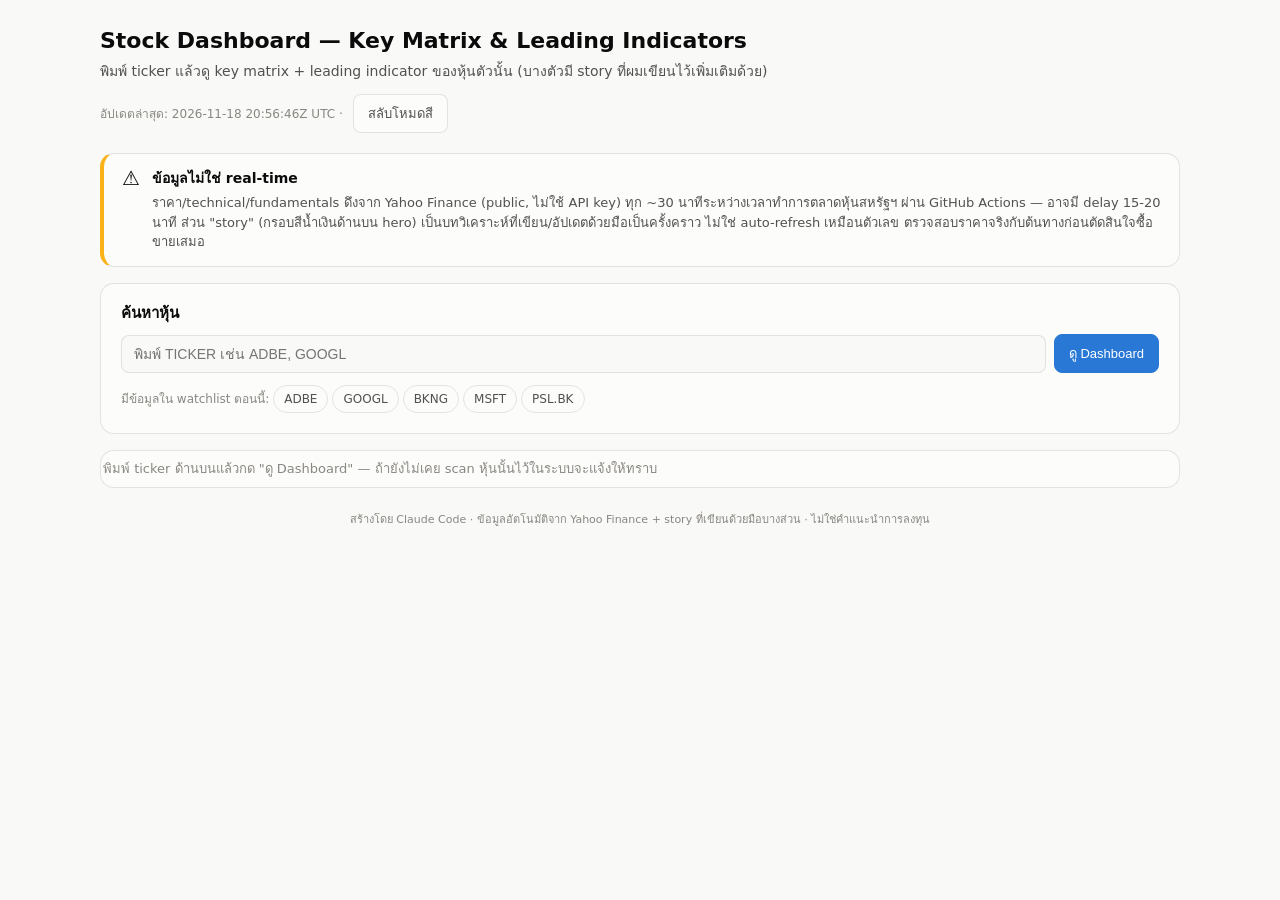
==== dashboard/index.html @ b202e861 "Refresh stock dashboard scan [skip ci]" ====
<!doctype html>
<html lang="th">
<head>
<meta charset="utf-8">
<meta name="robots" content="noindex, nofollow">
<title>Stock Dashboard — Key Matrix &amp; Leading Indicators</title>
<meta name="viewport" content="width=device-width, initial-scale=1">
<style>
  /* ===== ดึงจาก scripts/dr_scan/page_template.html เพื่อให้หน้าตาตรงกับระบบเดิม ===== */
  :root{
    --surface-1:#fcfcfb; --page:#f9f9f7;
    --text-primary:#0b0b0b; --text-secondary:#52514e; --text-muted:#898781;
    --grid:#e1e0d9; --axis:#c3c2b7; --border:rgba(11,11,11,0.10);
    --series-1:#2a78d6; --series-2:#c9972c; --series-3:#a09d94;
    --good:#0ca30c; --warning:#fab219; --serious:#ec835a; --critical:#d03b3b;
    --card-radius:14px;
  }
  @media (prefers-color-scheme: dark){
    :root{
      --surface-1:#1a1a19; --page:#0d0d0d;
      --text-primary:#ffffff; --text-secondary:#c3c2b7; --text-muted:#898781;
      --grid:#2c2c2a; --axis:#383835; --border:rgba(255,255,255,0.10);
      --series-1:#3987e5; --series-2:#d9ab45; --series-3:#6f6d66;
    }
  }
  :root[data-theme="dark"]{
    --surface-1:#1a1a19; --page:#0d0d0d;
    --text-primary:#ffffff; --text-secondary:#c3c2b7; --text-muted:#898781;
    --grid:#2c2c2a; --axis:#383835; --border:rgba(255,255,255,0.10);
    --series-1:#3987e5; --series-2:#d9ab45; --series-3:#6f6d66;
  }
  :root[data-theme="light"]{
    --surface-1:#fcfcfb; --page:#f9f9f7;
    --text-primary:#0b0b0b; --text-secondary:#52514e; --text-muted:#898781;
    --grid:#e1e0d9; --axis:#c3c2b7; --border:rgba(11,11,11,0.10);
    --series-1:#2a78d6; --series-2:#c9972c; --series-3:#a09d94;
  }
  *{box-sizing:border-box;}
  body{margin:0;background:var(--page);color:var(--text-primary);font-family:system-ui,-apple-system,"Segoe UI",sans-serif;padding:24px;line-height:1.5;overflow-x:hidden;}
  .wrap{max-width:1080px;margin:0 auto;}
  header.page{margin-bottom:20px;}
  h1{font-size:22px;margin:0 0 4px;}
  .subtitle{color:var(--text-secondary);font-size:14px;margin:0 0 2px;}
  .meta{color:var(--text-muted);font-size:12px;}
  .card{background:var(--surface-1);border:1px solid var(--border);border-radius:var(--card-radius);padding:18px 20px;margin-bottom:16px;}
  .alert{background:var(--surface-1);border:1px solid var(--border);border-left:4px solid var(--warning);border-radius:var(--card-radius);padding:14px 18px;margin-bottom:16px;display:flex;gap:12px;align-items:flex-start;}
  .alert .icon{font-size:20px;line-height:1;}
  .alert .title{font-weight:600;font-size:14px;margin-bottom:4px;}
  .alert .body{font-size:13px;color:var(--text-secondary);}
  .btn{background:var(--surface-1);border:1px solid var(--border);color:var(--text-secondary);font-size:13px;padding:8px 14px;border-radius:8px;cursor:pointer;display:inline-block;text-decoration:none;}
  .btn:hover{color:var(--text-primary);}
  .btn.primary{background:var(--series-1);color:#fff;border-color:var(--series-1);}
  input[type=text]{background:var(--page);border:1px solid var(--border);border-radius:8px;color:var(--text-primary);padding:10px 12px;font-size:14px;}
  .search-row{display:flex;gap:8px;flex-wrap:wrap;align-items:center;}
  .search-row input[type=text]{flex:1;min-width:220px;text-transform:uppercase;}
  .section-title{font-size:15px;font-weight:600;margin:0 0 10px;}
  .stop-box{border:1px solid var(--border);border-left:4px solid var(--warning);border-radius:var(--card-radius);padding:14px 18px;background:var(--surface-1);}
  .stop-box .title{font-weight:600;font-size:13px;margin-bottom:6px;}
  .stop-box ul{margin:6px 0 0;padding-left:18px;font-size:12px;color:var(--text-secondary);}
  .badge{display:inline-block;font-size:11px;padding:2px 8px;border-radius:20px;font-weight:600;}
  .badge.good{background:rgba(12,163,12,0.15);color:var(--good);}
  .badge.warn{background:rgba(250,178,25,0.15);color:#a06d00;}
  @media (prefers-color-scheme: dark){ .badge.warn{color:var(--warning);} }
  .badge.serious{background:rgba(236,131,90,0.15);color:var(--serious);}
  .badge.critical{background:rgba(211,66,66,0.15);color:var(--critical);}
  .badge.open{background:rgba(42,120,214,0.15);color:var(--series-1);}
  .chip{display:inline-block;font-size:12px;padding:4px 10px;border-radius:20px;border:1px solid var(--border);color:var(--text-secondary);cursor:pointer;margin:2px 4px 2px 0;}
  .chip:hover{color:var(--text-primary);border-color:var(--series-1);}
  footer{font-size:11px;color:var(--text-muted);margin-top:24px;text-align:center;}

  .price-row{display:flex;align-items:baseline;gap:14px;flex-wrap:wrap;margin:10px 0 4px;}
  .price{font-size:36px;font-weight:700;font-variant-numeric:tabular-nums;}
  .delta{font-size:15px;font-weight:600;}
  .delta.up{color:var(--good);}
  .delta.down{color:var(--critical);}
  .subrange{color:var(--text-muted);font-size:12.5px;}

  .narrative{font-size:13.5px;color:var(--text-secondary);line-height:1.6;}
  .no-narrative{font-size:12.5px;color:var(--text-muted);font-style:italic;}

  .hero{border:1.5px solid var(--series-1);}
  .hero-top{display:flex;flex-wrap:wrap;align-items:center;justify-content:space-between;gap:8px;margin-bottom:10px;}
  .hero-title{font-size:15px;font-weight:700;}
  .hero-question{font-size:13.5px;color:var(--text-secondary);line-height:1.55;margin-bottom:14px;}
  .hero-grid{display:grid;grid-template-columns:repeat(auto-fit,minmax(200px,1fr));gap:12px;}
  .hero-item-label{font-size:11px;color:var(--text-muted);font-weight:600;text-transform:uppercase;letter-spacing:.03em;margin-bottom:3px;}
  .hero-item-value{font-size:15px;font-weight:700;line-height:1.3;}
  .hero-item-note{font-size:12px;color:var(--text-secondary);margin-top:2px;line-height:1.4;}

  .grid{display:grid;grid-template-columns:repeat(auto-fit,minmax(220px,1fr));gap:12px;}
  .tile{background:var(--page);border:1px solid var(--border);border-radius:10px;padding:12px 14px;}
  .tile-top{display:flex;justify-content:space-between;align-items:flex-start;gap:8px;margin-bottom:6px;}
  .tile-label{font-size:12px;color:var(--text-secondary);font-weight:600;line-height:1.3;}
  .tile-value{font-size:19px;font-weight:700;margin:2px 0 4px;font-variant-numeric:tabular-nums;}
  .tile-note{font-size:11.5px;color:var(--text-muted);line-height:1.4;}
  .cat-desc{font-size:12.5px;color:var(--text-secondary);margin:-4px 0 12px;}

  #results{display:none;}
  #results.show{display:block;}
  #empty-state{color:var(--text-muted);font-size:13px;padding:8px 2px;}

  @media (max-width:640px){
    body{padding:10px;}
    .card{padding:12px 14px;}
    h1{font-size:18px;}
    .price{font-size:28px;}
  }
</style>
</head>
<body>
<div class="wrap">

  <header class="page">
    <h1>Stock Dashboard — Key Matrix &amp; Leading Indicators</h1>
    <p class="subtitle">พิมพ์ ticker แล้วดู key matrix + leading indicator ของหุ้นตัวนั้น (บางตัวมี story ที่ผมเขียนไว้เพิ่มเติมด้วย)</p>
    <p class="meta">อัปเดตล่าสุด: <span id="scan-time"></span> · <button class="btn" id="toggle-theme" style="margin-left:6px;">สลับโหมดสี</button></p>
  </header>

  <div class="alert">
    <div class="icon">⚠️</div>
    <div>
      <div class="title">ข้อมูลไม่ใช่ real-time</div>
      <div class="body">ราคา/technical/fundamentals ดึงจาก Yahoo Finance (public, ไม่ใช้ API key) ทุก ~30 นาทีระหว่างเวลาทำการตลาดหุ้นสหรัฐฯ ผ่าน GitHub Actions — อาจมี delay 15-20 นาที ส่วน "story" (กรอบสีน้ำเงินด้านบน hero) เป็นบทวิเคราะห์ที่เขียน/อัปเดตด้วยมือเป็นครั้งคราว ไม่ใช่ auto-refresh เหมือนตัวเลข ตรวจสอบราคาจริงกับต้นทางก่อนตัดสินใจซื้อขายเสมอ</div>
    </div>
  </div>

  <div class="card">
    <p class="section-title">ค้นหาหุ้น</p>
    <div class="search-row">
      <input type="text" id="ticker-input" placeholder="พิมพ์ ticker เช่น ADBE, GOOGL" list="ticker-suggestions">
      <datalist id="ticker-suggestions"></datalist>
      <button class="btn primary" id="go-btn">ดู Dashboard</button>
    </div>
    <p style="margin:10px 0 0;font-size:12px;color:var(--text-muted);">มีข้อมูลใน watchlist ตอนนี้: <span id="chip-list"></span></p>
  </div>

  <div id="empty-state" class="card">พิมพ์ ticker ด้านบนแล้วกด "ดู Dashboard" — ถ้ายังไม่เคย scan หุ้นนั้นไว้ในระบบจะแจ้งให้ทราบ</div>

  <div id="results"></div>

  <footer>สร้างโดย Claude Code · ข้อมูลอัตโนมัติจาก Yahoo Finance + story ที่เขียนด้วยมือบางส่วน · ไม่ใช่คำแนะนำการลงทุน</footer>
</div>

<script>
(function(){
  "use strict";
  var DATA = {"ADBE": {"company": "Adobe Inc.", "exchange": "US", "price": "$226.82", "delta": "-3.71%", "deltaDir": "down", "range": "52-wk range $190.12 – $362.71", "sections": [{"title": "Growth &amp; Retention", "desc": "ตัวเลขที่บอกล่วงหน้าว่ารายได้อนาคตจะโตหรือชะลอ", "tiles": [{"label": "Ending ARR (Q2 FY26)", "value": "$27.1B", "note": "+12.5% YoY", "badge": "good"}, {"label": "Enterprise >$10M ARR", "value": ">20% YoY", "note": "โมเมนตัม enterprise แข็งแรง", "badge": "good"}, {"label": "2H FY26 organic ARR", "value": "ปรับลด ~$480M", "note": "เลื่อนขึ้นราคา + freemium shift", "badge": "warn"}]}, {"title": "AI Narrative", "desc": "ตัวขับเคลื่อนราคาหุ้นหลักปีนี้", "tiles": [{"label": "AI-first ARR", "value": ">$500M", "note": "โต 3 เท่า YoY", "badge": "good"}, {"label": "การแข่งขัน AI-native", "value": "แรงกดดันสูง", "note": "Canva/Figma/Midjourney/OpenAI", "badge": "critical"}]}, {"title": "Fundamentals (auto)", "desc": "คำนวณอัตโนมัติจาก Yahoo Finance ทุกรอบ scan", "tiles": [{"label": "Revenue Growth (YoY)", "value": "+12.9%", "note": "จาก Yahoo Finance quoteSummary", "badge": "good"}, {"label": "Gross Margin", "value": "89.3%", "note": "", "badge": "good"}, {"label": "Return on Equity", "value": "61.9%", "note": "", "badge": "good"}, {"label": "FCF Yield", "value": "10.1%", "note": "FCF / Enterprise Value", "badge": "good"}]}, {"title": "Valuation (auto)", "desc": "เกณฑ์ badge เป็น heuristic คร่าวๆ ไม่ใช่คำตัดสินว่าแพง/ถูก", "tiles": [{"label": "Trailing P/E", "value": "12.7x", "note": "", "badge": "good"}, {"label": "Forward P/E", "value": "8.3x", "note": "ประมาณการกำไรปีหน้า", "badge": "good"}, {"label": "PEG Ratio", "value": "0.57", "note": "PE เทียบกับอัตราการเติบโต — <1 มักถูกกว่าที่โต", "badge": "good"}, {"label": "Price/Sales", "value": "3.4x", "note": "", "badge": "warn"}]}], "technical": [{"label": "50D vs 200D MA", "value": "Death cross", "note": "50D $244.98 < 200D $246.92", "badge": "critical"}, {"label": "RSI (14D)", "value": "35.8", "note": "Neutral", "badge": "good"}, {"label": "Position in 52-wk range", "value": "-37.5% จากจุดสูงสุด", "note": "+19.3% เหนือจุดต่ำสุด 52 สัปดาห์", "badge": "warn"}], "sentiment": [{"label": "Consensus rating", "value": "Hold", "note": "33 analysts", "badge": "warn"}, {"label": "Avg. price target", "value": "$266.91", "note": "ช่วง $140–$373 · +17.7% จากราคาปัจจุบัน", "badge": "good"}], "signal_summary": {"good": 12, "warn": 4, "serious": 0, "critical": 2}, "news": [{"title": "ETFs Are Net Sellers of Adobe (ADBE) on Monday", "publisher": "GuruFocus.com", "link": "https://finance.yahoo.com/markets/stocks/articles/etfs-net-sellers-adobe-adbe-110331015.html", "published_at": "2026-11-18"}, {"title": "Michael Burry Just Added to His Adobe Stake. I'd Buy Adobe Stock Now, Too.", "publisher": "Motley Fool", "link": "https://finance.yahoo.com/markets/stocks/articles/michael-burry-just-added-adobe-041202929.html", "published_at": "2026-11-18"}, {"title": "Adobe (ADBE) Turns Creative Cloud And Firefly Into AI Studios With New Partnerships", "publisher": "Simply Wall St.", "link": "https://finance.yahoo.com/technology/ai/articles/adobe-adbe-turns-creative-cloud-191007810.html", "published_at": "2026-11-17"}, {"title": "WSC Sports Leads BDO's 2026 Analysis of Sports Content Solution Vendors", "publisher": "GlobeNewswire", "link": "https://finance.yahoo.com/media-advertising/articles/wsc-sports-leads-bdos-2026-180200322.html", "published_at": "2026-11-17"}, {"title": "Michael Burry Makes Bold Bet on Beaten-Down AI Software Stock", "publisher": "GuruFocus.com", "link": "https://finance.yahoo.com/technology/ai/articles/michael-burry-makes-bold-bet-174737697.html", "published_at": "2026-11-17"}], "scanned_at": "2026-11-18T20:56:45Z", "stale": false, "narrative": "Adobe กำลังอยู่ในจุดเปลี่ยนกลยุทธ์ครั้งใหญ่: ยอมลดเป้า ARR ครึ่งปีหลังลงเพื่อทุ่มไปกับ freemium (แจกฟรี Acrobat/Express ให้ฐานผู้ใช้ใหญ่ขึ้นก่อน แล้วค่อยแปลงเป็นลูกค้าจ่ายเงินทีหลัง) ตลาดยังไม่มั่นใจว่าแผนนี้จะได้ผลทันเวลา ก่อนที่คู่แข่ง AI-native อย่าง Canva/Figma/Midjourney จะแย่งส่วนแบ่งตลาด Creative Cloud ไปมากกว่านี้ — หุ้นเลยร่วงแรงกว่าที่ปัจจัยพื้นฐานบ่งชี้", "hero": {"title": "🎯 ARR Acceleration Watch — Q3 FY26", "question": "หลัง Adobe ลด 2H FY26 ARR guidance เพื่อทุ่มกลยุทธ์ freemium จะเร่ง ARR กลับมาตามเป้าได้หรือไม่ — ยังไม่มีคำตอบจนกว่าจะถึง earnings call ถัดไป", "items": [{"label": "FY26 Total ARR Growth Guide", "value": "10.2% YoY", "note": "รวม Semrush แล้ว"}, {"label": "Freemium MAU", "value": ">850M / ~90M", "note": "Acrobat+Express / Creative freemium"}, {"label": "Q3 FY26 Guidance", "value": "Rev $6.67–6.72B", "note": "สูงกว่า consensus เดิม"}, {"label": "ตัวกระตุ้นข่าวถัดไป", "value": "Q3 FY26 earnings", "note": "~ก.ย. 2026"}]}, "narrative_as_of": "2026-07-26", "narrative_sources": "Adobe Q2 FY2026 earnings release/call (manual research, ไม่ auto-refresh)"}, "GOOGL": {"company": "Alphabet Inc.", "exchange": "US", "price": "$282.75", "delta": "+0.91%", "deltaDir": "up", "range": "52-wk range $272.11 – $408.61", "sections": [{"title": "Segment Growth", "desc": "ธุรกิจแบบ diversified — ต้องดูแยกส่วน", "tiles": [{"label": "Total Revenue", "value": "$119.8B", "note": "+24% YoY", "badge": "good"}, {"label": "Search & Other Ads", "value": "+17% YoY", "note": "ชะลอตัวครั้งแรกใน 6 ไตรมาส", "badge": "warn"}, {"label": "Google Cloud", "value": "+82% YoY", "note": "Op. income $2.83B → $8.81B YoY", "badge": "good"}, {"label": "Cloud Backlog", "value": "$514B", "note": "+>$50B QoQ", "badge": "good"}]}, {"title": "AI Capex &amp; Monetization", "desc": "เงินลงทุน AI จะคุ้มค่าหรือกัดกินกำไรระยะสั้น", "tiles": [{"label": "FY2026 Capex", "value": "$195–205B", "note": "สูงกว่าคาด (~$186B)", "badge": "serious"}, {"label": "AI Overviews/Mode adoption", "value": "กำลังเปลี่ยนผ่าน", "note": "ยังไม่ชัดว่ากระทบ monetization แค่ไหน", "badge": "warn"}]}, {"title": "Fundamentals (auto)", "desc": "คำนวณอัตโนมัติจาก Yahoo Finance ทุกรอบ scan", "tiles": [{"label": "Revenue Growth (YoY)", "value": "+24.7%", "note": "จาก Yahoo Finance quoteSummary", "badge": "good"}, {"label": "Gross Margin", "value": "60.9%", "note": "", "badge": "good"}, {"label": "Return on Equity", "value": "44.3%", "note": "", "badge": "good"}, {"label": "FCF Yield", "value": "-0.0%", "note": "FCF / Enterprise Value", "badge": "warn"}]}, {"title": "Valuation (auto)", "desc": "เกณฑ์ badge เป็น heuristic คร่าวๆ ไม่ใช่คำตัดสินว่าแพง/ถูก", "tiles": [{"label": "Trailing P/E", "value": "14.8x", "note": "", "badge": "good"}, {"label": "Forward P/E", "value": "18.6x", "note": "ประมาณการกำไรปีหน้า", "badge": "good"}, {"label": "PEG Ratio", "value": "0.99", "note": "PE เทียบกับอัตราการเติบโต — <1 มักถูกกว่าที่โต", "badge": "good"}, {"label": "Price/Sales", "value": "7.4x", "note": "", "badge": "warn"}]}], "technical": [{"label": "50D vs 200D MA", "value": "Death cross", "note": "50D $324.97 < 200D $337.61", "badge": "critical"}, {"label": "RSI (14D)", "value": "35.1", "note": "Neutral", "badge": "good"}, {"label": "Position in 52-wk range", "value": "-30.8% จากจุดสูงสุด", "note": "+3.9% เหนือจุดต่ำสุด 52 สัปดาห์", "badge": "good"}], "sentiment": [{"label": "Consensus rating", "value": "Strong Buy", "note": "53 analysts", "badge": "good"}, {"label": "Avg. price target", "value": "$400.37", "note": "ช่วง $300–$500 · +41.6% จากราคาปัจจุบัน", "badge": "good"}], "signal_summary": {"good": 13, "warn": 4, "serious": 1, "critical": 1}, "news": [], "scanned_at": "2026-11-18T20:56:45Z", "stale": false, "narrative": "Alphabet กำลังพนันครั้งใหญ่กับ AI: ทุ่มงบ capex ปีนี้สูงถึง $195-205B สร้างศูนย์ข้อมูล ขณะที่ Search ซึ่งเป็นเครื่องทำเงินหลักเพิ่งเริ่มชะลอตัวเป็นครั้งแรกในรอบปีครึ่ง จากการที่ผู้ใช้เปลี่ยนพฤติกรรมไปใช้ AI Overviews/AI Mode และแชทบอทคู่แข่งมากขึ้น แต่ Google Cloud กำลังโตแรงสวนทาง (backlog แตะ 5 แสนล้านดอลลาร์) คำถามคือฝั่ง Cloud จะโตทันชดเชยฝั่ง Search และพิสูจน์ว่าเงินก้อนมหาศาลที่ทุ่มลงทุนคุ้มค่าจริงหรือไม่", "hero": {"title": "🎯 AI Capex Bet: Search Deceleration vs. Cloud Acceleration", "question": "Cloud ที่กำลังเร่งตัวแรงจะโตเร็วพอมาชดเชย Search ที่เริ่มชะลอ และพิสูจน์ผลตอบแทนจาก capex ก้อนใหญ่นี้ได้ทันเวลาก่อนตลาดหมดความอดทนหรือไม่", "items": [{"label": "Search & Other Ads (Q2 FY26)", "value": "$63.3B · +17% YoY", "note": "ชะลอตัวครั้งแรกในรอบ 6 ไตรมาส"}, {"label": "Google Cloud (Q2 FY26)", "value": "$24.77B · +82% YoY", "note": "Backlog $514B (+$50B QoQ)"}, {"label": "FY2026 Capex Guidance", "value": "$195–205B", "note": "สูงกว่าที่นักวิเคราะห์คาด"}, {"label": "ตัวกระตุ้นข่าวถัดไป", "value": "Q3 FY26 earnings", "note": "จับตา Search growth"}]}, "narrative_as_of": "2026-07-26", "narrative_sources": "Alphabet Q2 FY2026 earnings release, Futurum Group, CNBC, Seeking Alpha (manual research, ไม่ auto-refresh)"}, "BKNG": {"company": "Booking Holdings Inc.", "exchange": "US", "price": "$153.63", "delta": "-0.53%", "deltaDir": "down", "range": "52-wk range $146.28 – $220.81", "sections": [{"title": "Growth &amp; Marketplace Health", "desc": "ตัวเลขที่บอกล่วงหน้าว่าธุรกิจ OTA core ยังแข็งแรงหรือชะลอ", "tiles": [{"label": "Gross Bookings Growth (Q1)", "value": "+15% YoY", "note": "+8% constant currency", "badge": "good"}, {"label": "Revenue Growth (Q1)", "value": "+16% YoY", "note": "+10% constant currency", "badge": "good"}, {"label": "FY26 Gross Bookings Guide", "value": "High-single / low-double digit %", "note": "Adjusted EBITDA คาดโตเร็วกว่ารายได้", "badge": "warn"}]}, {"title": "AI Disintermediation Risk", "desc": "ความเสี่ยงที่ AI agent จะตัด OTA ออกจากตรงกลางการจอง", "tiles": [{"label": "AI agent threat level", "value": "ยังไม่ชัดเจน", "note": "OpenAI ถอยจาก direct checkout แต่ความเสี่ยงระยะยาวยังอยู่", "badge": "warn"}, {"label": "Booking's counter-strategy", "value": "Connected trip + Genius ecosystem", "note": "พยายามผูกผู้ใช้ไว้ในระบบตัวเอง ผ่าน partnership กับ OpenAI/Anthropic/Google/Amazon", "badge": "warn"}]}, {"title": "Fundamentals (auto)", "desc": "คำนวณอัตโนมัติจาก Yahoo Finance ทุกรอบ scan", "tiles": [{"label": "Revenue Growth (YoY)", "value": "-1.3%", "note": "จาก Yahoo Finance quoteSummary", "badge": "critical"}, {"label": "Gross Margin", "value": "87.2%", "note": "", "badge": "good"}, {"label": "FCF Yield", "value": "6.3%", "note": "FCF / Enterprise Value", "badge": "good"}]}, {"title": "Valuation (auto)", "desc": "เกณฑ์ badge เป็น heuristic คร่าวๆ ไม่ใช่คำตัดสินว่าแพง/ถูก", "tiles": [{"label": "Trailing P/E", "value": "16.7x", "note": "", "badge": "good"}, {"label": "Forward P/E", "value": "12.6x", "note": "ประมาณการกำไรปีหน้า", "badge": "good"}, {"label": "PEG Ratio", "value": "0.57", "note": "PE เทียบกับอัตราการเติบโต — <1 มักถูกกว่าที่โต", "badge": "good"}, {"label": "Price/Sales", "value": "4.1x", "note": "", "badge": "warn"}]}], "technical": [{"label": "50D vs 200D MA", "value": "Death cross", "note": "50D $161.04 < 200D $174.03", "badge": "critical"}, {"label": "RSI (14D)", "value": "42.5", "note": "Neutral", "badge": "good"}, {"label": "Position in 52-wk range", "value": "-30.4% จากจุดสูงสุด", "note": "+5.0% เหนือจุดต่ำสุด 52 สัปดาห์", "badge": "good"}], "sentiment": [{"label": "Consensus rating", "value": "Buy", "note": "34 analysts", "badge": "good"}, {"label": "Avg. price target", "value": "$215.53", "note": "ช่วง $150–$267 · +40.3% จากราคาปัจจุบัน", "badge": "good"}], "signal_summary": {"good": 11, "warn": 4, "serious": 0, "critical": 2}, "news": [{"title": "Should Booking Holdings Stock Investors Worry About Its Outlook?", "publisher": "Trefis", "link": "https://finance.yahoo.com/markets/stocks/articles/booking-holdings-stock-investors-worry-194239594.html", "published_at": "2026-11-18"}, {"title": "Booking to Appeal EU Court Ruling on Etraveli Acquisition", "publisher": "MT Newswires", "link": "https://finance.yahoo.com/markets/stocks/articles/booking-appeal-eu-court-ruling-170508439.html", "published_at": "2026-11-18"}, {"title": "Booking Holdings vs. MercadoLibre: Which Consumer Stock Is a Better Buy for 2027?", "publisher": "Motley Fool", "link": "https://finance.yahoo.com/markets/stocks/articles/booking-holdings-vs-mercadolibre-consumer-151001818.html", "published_at": "2026-11-18"}, {"title": "Booking Launches Global B2B Travel Partner Division", "publisher": "MT Newswires", "link": "https://finance.yahoo.com/small-business/articles/booking-launches-global-b2b-travel-135532626.html", "published_at": "2026-11-18"}, {"title": "Booking Holdings Inc. (BKNG) Is a Trending Stock: Facts to Know Before Betting on It", "publisher": "Zacks", "link": "https://finance.yahoo.com/markets/stocks/articles/booking-holdings-inc-bkng-trending-130004438.html", "published_at": "2026-11-18"}], "scanned_at": "2026-11-18T20:56:45Z", "stale": false, "narrative": "Booking Holdings (เจ้าของ Booking.com, Priceline, Agoda, Kayak) ร่วงลงมาแล้วราว 15% ตั้งแต่ต้นปี ส่วนใหญ่จากความกลัวว่า AI agent (เช่น ChatGPT, Gemini) จะกลายเป็น \"ประตูหน้า\" ในการจองทริปแทน OTA ทำให้ Booking กลายเป็นแค่ผู้ให้บริการหลังบ้านที่ถูกบีบมาร์จิ้น ข่าวดีคือเดือนมีนาคม 2026 OpenAI ประกาศถอยจากการให้ ChatGPT เช็คเอาต์ตรงเพราะผู้ใช้ค้นข้อมูลในแชทแต่ไปจ่ายเงินที่แอปอื่น ทำให้หุ้นกลุ่ม OTA เด้งแรง (BKNG +8% วันเดียว) คำถามคือความกลัวเรื่อง AI disintermediation นี้ถูกราคาไปมากพอหรือยัง และไตรมาสหน้าการเติบโตจะฟื้นจากที่ guide ไว้ต่ำแค่ไหน", "hero": {"title": "🎯 AI Disintermediation Fear vs. Growth Deceleration — Q2 FY26", "question": "หุ้นร่วง 15% YTD หลักๆ จาก AI agent disruption fear (แม้ OpenAI จะถอยจาก direct checkout แล้ว) ขณะเดียวกัน guidance ไตรมาส 2 เองก็ชะลอจาก room nights +5.9% เหลือ guide แค่ +2-4% (ส่วนหนึ่งจากผลกระทบความขัดแย้งตะวันออกกลาง) ต้องแยกให้ออกว่าราคาที่ร่วงมาสะท้อนความกลัวเกินจริงหรือสะท้อนการชะลอตัวจริงกันแน่", "items": [{"label": "Q1 FY26 Room Nights", "value": "338M · +5.9% YoY", "note": "Gross bookings +15% YoY"}, {"label": "Q2 FY26 Guidance", "value": "Room nights +2-4%", "note": "ชะลอจาก Q1 ส่วนหนึ่งจาก Middle East conflict"}, {"label": "OpenAI checkout retreat", "value": "มี.ค. 2026", "note": "BKNG +8% วันเดียวหลังข่าว — คลายกังวล AI disintermediation ชั่วคราว"}, {"label": "ตัวกระตุ้นข่าวถัดไป", "value": "Q2 FY26 earnings", "note": "4 ส.ค. 2026 — consensus EPS $2.50, revenue $7.33B"}]}, "narrative_as_of": "2026-07-26", "narrative_sources": "Booking Holdings Q1 FY2026 earnings release, PhocusWire, Skift, Seeking Alpha (manual research, ไม่ auto-refresh)"}, "MSFT": {"company": "Microsoft Corporation", "exchange": "US", "price": "$508.36", "delta": "+0.42%", "deltaDir": "up", "range": "52-wk range $349.20 – $559.15", "sections": [{"title": "Fundamentals (auto)", "desc": "คำนวณอัตโนมัติจาก Yahoo Finance ทุกรอบ scan", "tiles": [{"label": "Revenue Growth (YoY)", "value": "+18.8%", "note": "จาก Yahoo Finance quoteSummary", "badge": "good"}, {"label": "Gross Margin", "value": "67.7%", "note": "", "badge": "good"}, {"label": "Return on Equity", "value": "34.2%", "note": "", "badge": "good"}, {"label": "FCF Yield", "value": "0.1%", "note": "FCF / Enterprise Value", "badge": "good"}]}, {"title": "Valuation (auto)", "desc": "เกณฑ์ badge เป็น heuristic คร่าวๆ ไม่ใช่คำตัดสินว่าแพง/ถูก", "tiles": [{"label": "Trailing P/E", "value": "26.5x", "note": "", "badge": "good"}, {"label": "Forward P/E", "value": "21.0x", "note": "ประมาณการกำไรปีหน้า", "badge": "good"}, {"label": "PEG Ratio", "value": "1.50", "note": "PE เทียบกับอัตราการเติบโต — <1 มักถูกกว่าที่โต", "badge": "warn"}, {"label": "Price/Sales", "value": "10.9x", "note": "", "badge": "warn"}]}], "technical": [{"label": "50D vs 200D MA", "value": "Golden trend", "note": "50D $519.94 > 200D $442.76", "badge": "good"}, {"label": "RSI (14D)", "value": "42.9", "note": "Neutral", "badge": "good"}, {"label": "Position in 52-wk range", "value": "-9.1% จากจุดสูงสุด", "note": "+45.6% เหนือจุดต่ำสุด 52 สัปดาห์", "badge": "warn"}], "sentiment": [{"label": "Consensus rating", "value": "Strong Buy", "note": "54 analysts", "badge": "good"}, {"label": "Avg. price target", "value": "$636.12", "note": "ช่วง $440–$870 · +25.1% จากราคาปัจจุบัน", "badge": "good"}], "signal_summary": {"good": 10, "warn": 3, "serious": 0, "critical": 0}, "news": [{"title": "Market Chatter: Microsoft Copilot Puts Pricing Pressure on OpenAI, Anthropic", "publisher": "MT Newswires", "link": "https://finance.yahoo.com/technology/ai/articles/market-chatter-microsoft-copilot-puts-201446627.html", "published_at": "2026-11-18"}, {"title": "Microsoft Copilot’s cost advantage claim: plausible but unproven", "publisher": "Investing.com", "link": "https://finance.yahoo.com/technology/ai/articles/microsoft-copilot-cost-advantage-claim-201123346.html", "published_at": "2026-11-18"}, {"title": "Elastic Makes High-Accuracy, Cost-Efficient Jina AI Models Available on Microsoft Foundry", "publisher": "Business Wire", "link": "https://finance.yahoo.com/technology/ai/articles/elastic-makes-high-accuracy-cost-193100251.html", "published_at": "2026-11-18"}, {"title": "AI Risks Lift Cyber Stocks as Software Looks to Shrug Off Slump", "publisher": "Barrons.com", "link": "https://finance.yahoo.com/m/646ac265-aef5-3b36-8971-189ef1f7c636/ai-risks-lift-cyber-stocks-as.html", "published_at": "2026-11-18"}, {"title": "Top Midday Gainers", "publisher": "MT Newswires", "link": "https://finance.yahoo.com/markets/stocks/articles/top-midday-gainers-190447269.html", "published_at": "2026-11-18"}], "scanned_at": "2026-11-18T20:56:45Z", "stale": false}, "PSL.BK": {"company": "Precious Shipping Public Company Limited", "exchange": "SET", "price": "฿8.42", "delta": "+0.24%", "deltaDir": "up", "range": "52-wk range ฿5.70 – ฿11.40", "sections": [{"title": "Fundamentals (auto)", "desc": "คำนวณอัตโนมัติจาก Yahoo Finance ทุกรอบ scan", "tiles": [{"label": "Revenue Growth (YoY)", "value": "+49.6%", "note": "จาก Yahoo Finance quoteSummary", "badge": "good"}, {"label": "Gross Margin", "value": "66.7%", "note": "", "badge": "good"}, {"label": "Return on Equity", "value": "10.6%", "note": "", "badge": "good"}, {"label": "FCF Yield", "value": "-22.0%", "note": "FCF / Enterprise Value", "badge": "warn"}]}, {"title": "Valuation (auto)", "desc": "เกณฑ์ badge เป็น heuristic คร่าวๆ ไม่ใช่คำตัดสินว่าแพง/ถูก", "tiles": [{"label": "Trailing P/E", "value": "7.5x", "note": "", "badge": "good"}, {"label": "Forward P/E", "value": "21.3x", "note": "ประมาณการกำไรปีหน้า", "badge": "good"}, {"label": "PEG Ratio", "value": "0.27", "note": "PE เทียบกับอัตราการเติบโต — <1 มักถูกกว่าที่โต", "badge": "good"}, {"label": "Price/Sales", "value": "1.8x", "note": "", "badge": "warn"}]}], "technical": [{"label": "50D vs 200D MA", "value": "Golden trend", "note": "50D ฿9.68 > 200D ฿8.08", "badge": "good"}, {"label": "RSI (14D)", "value": "33.2", "note": "Neutral", "badge": "good"}, {"label": "Position in 52-wk range", "value": "-26.1% จากจุดสูงสุด", "note": "+47.7% เหนือจุดต่ำสุด 52 สัปดาห์", "badge": "warn"}], "sentiment": [{"label": "Consensus rating", "value": "None", "note": "2 analysts", "badge": "warn"}, {"label": "Avg. price target", "value": "฿8.90", "note": "ช่วง ฿7–฿11 · +5.7% จากราคาปัจจุบัน", "badge": "good"}], "signal_summary": {"good": 9, "warn": 4, "serious": 0, "critical": 0}, "news": [{"title": "PSL แจ้งตั้ง 4 บริษัทย่อยใหม่ “สิงคโปร์” ลุยธุรกิจเจ้าของเรือ", "publisher": "KAOHOON", "link": "https://www.kaohoon.com/news/880173", "published_at": "2026-11-11"}, {"title": "PSL รายงานการจัดตั้งบริษัทย่อยใหม่ของบริษัทฯ", "publisher": "SET", "link": "https://www.set.or.th/th/market/news-and-alert/newsdetails?id=107563401&symbol=PSL", "published_at": "2026-11-11"}, {"title": "PSL ปรับทัพใหม่ ตั้ง กอตัม คูรานา เป็นกรรมการผู้จัดการคนใหม่แทน คาลิด มอยนูดดิน ฮาชิม ที่ได้รับแต่งตั้งให้ดำรงตำแหน่งรองประธานกรรมการบริหาร มีผล 1 มกราคม 2570", "publisher": "HOI", "link": "https://www.hooninside.com/news-feed/421764/view/", "published_at": "2026-11-06"}, {"title": "PSL การแต่งตั้งรองประธานกรรมการบริหารและการเปลี่ยนแปลงกรรมการผู้จัดการ", "publisher": "SET", "link": "https://www.set.or.th/th/market/news-and-alert/newsdetails?id=107388701&symbol=PSL", "published_at": "2026-11-06"}, {"title": "RCL กำไร Q3 โต 65% ปันผล 0.50 บาท “PSL” เคาะจ่าย 10 สต. XD 19 พ.ย.นี้", "publisher": "HOONSMART", "link": "https://hoonsmart.com/archives/447405", "published_at": "2026-11-06"}], "scanned_at": "2026-11-18T20:56:46Z", "stale": false}};

  var latestScan = null;
  Object.keys(DATA).forEach(function(t){
    var s = DATA[t].scanned_at;
    if(s && (!latestScan || s > latestScan)) latestScan = s;
  });
  document.getElementById('scan-time').textContent = latestScan ? latestScan.replace('T',' ').split('.')[0] + ' UTC' : 'ไม่ทราบ';

  var input = document.getElementById('ticker-input');
  var goBtn = document.getElementById('go-btn');
  var resultsEl = document.getElementById('results');
  var emptyEl = document.getElementById('empty-state');
  var chipList = document.getElementById('chip-list');
  var suggestions = document.getElementById('ticker-suggestions');

  Object.keys(DATA).forEach(function(t){
    var chip = document.createElement('span');
    chip.className = 'chip';
    chip.textContent = t;
    chip.addEventListener('click', function(){ input.value = t; render(t); });
    chipList.appendChild(chip);
    var opt = document.createElement('option');
    opt.value = t;
    suggestions.appendChild(opt);
  });

  function escapeHtml(s){
    return (s||'').replace(/&/g,'&amp;').replace(/</g,'&lt;').replace(/>/g,'&gt;').replace(/"/g,'&quot;');
  }

  function badgeLabel(b){
    return {good:'GOOD', warn:'WATCH', serious:'RISK', critical:'RISK'}[b] || (b||'').toUpperCase();
  }

  function tileHtml(t){
    return '<div class="tile"><div class="tile-top"><span class="tile-label">' + escapeHtml(t.label) +
      '</span><span class="badge ' + t.badge + '">' + badgeLabel(t.badge) + '</span></div>' +
      '<div class="tile-value">' + escapeHtml(t.value) + '</div><div class="tile-note">' + escapeHtml(t.note||'') + '</div></div>';
  }

  function heroItemHtml(it){
    return '<div><div class="hero-item-label">' + escapeHtml(it.label) + '</div>' +
      '<div class="hero-item-value">' + escapeHtml(it.value) + '</div>' +
      '<div class="hero-item-note">' + escapeHtml(it.note||'') + '</div></div>';
  }

  function render(ticker){
    var d = DATA[ticker.toUpperCase()];
    if(!d){
      resultsEl.classList.remove('show');
      emptyEl.style.display = 'block';
      emptyEl.textContent = 'ยังไม่มีข้อมูลหุ้น "' + ticker.toUpperCase() + '" ในระบบ — มีให้ลองแค่ ' + Object.keys(DATA).join(', ') + ' ตอนนี้ (เพิ่ม ticker ใหม่ได้ที่ scripts/dashboard_scan/watchlist.json)';
      return;
    }
    emptyEl.style.display = 'none';
    var html = '';

    html += '<div class="card"><div class="price-row"><span class="ticker" style="font-size:22px;font-weight:700;">' + escapeHtml(ticker.toUpperCase()) + '</span>' +
      '<span style="color:var(--text-secondary);font-size:14px;">' + escapeHtml(d.company) + '</span>' +
      (d.stale ? '<span class="badge warn">STALE — scan ล่าสุดล้มเหลว แสดงข้อมูลเก่า</span>' : '') + '</div>' +
      '<div class="price-row"><span class="price">' + escapeHtml(d.price) + '</span>' +
      (d.delta ? '<span class="delta ' + d.deltaDir + '">' + (d.deltaDir==='up'?'▲':'▼') + ' ' + escapeHtml(d.delta) + '</span>' : '') +
      '<span class="subrange">' + escapeHtml(d.range||'') + '</span></div>';
    if(d.signal_summary){
      var sig = d.signal_summary;
      html += '<div style="display:flex;gap:8px;flex-wrap:wrap;margin:6px 0 10px;">' +
        (sig.good ? '<span class="badge good">✅ ' + sig.good + ' Good</span>' : '') +
        (sig.warn ? '<span class="badge warn">⚠️ ' + sig.warn + ' Watch</span>' : '') +
        ((sig.serious + sig.critical) ? '<span class="badge critical">🔴 ' + (sig.serious + sig.critical) + ' Risk</span>' : '') +
        '</div>';
    }
    if(d.narrative){
      html += '<p class="narrative">📖 <b>Story:</b> ' + escapeHtml(d.narrative) +
        (d.narrative_as_of ? ' <span style="color:var(--text-muted);font-size:11px;">(เขียนไว้ ณ ' + escapeHtml(d.narrative_as_of) + ' — ไม่ auto-refresh)</span>' : '') + '</p>';
    } else {
      html += '<p class="no-narrative">ยังไม่มี curated narrative สำหรับหุ้นนี้ — แสดงเฉพาะข้อมูลเชิงปริมาณอัตโนมัติด้านล่าง</p>';
    }
    html += '</div>';

    if(d.hero){
      html += '<div class="card hero"><div class="hero-top"><span class="hero-title">' + escapeHtml(d.hero.title) + '</span><span class="badge open">OPEN QUESTION</span></div>' +
        '<div class="hero-question">' + escapeHtml(d.hero.question) + '</div>' +
        '<div class="hero-grid">' + (d.hero.items||[]).map(heroItemHtml).join('') + '</div></div>';
    }

    (d.sections||[]).forEach(function(s){
      html += '<div class="card"><p class="section-title">' + s.title + '</p>' +
        (s.desc ? '<p class="cat-desc">' + escapeHtml(s.desc) + '</p>' : '') +
        '<div class="grid">' + (s.tiles||[]).map(tileHtml).join('') + '</div></div>';
    });

    if(d.technical && d.technical.length){
      html += '<div class="card"><p class="section-title">Technical / Market Signal</p><div class="grid">' + d.technical.map(tileHtml).join('') + '</div></div>';
    }
    if(d.sentiment && d.sentiment.length){
      html += '<div class="card"><p class="section-title">Sentiment &amp; Analyst View</p><div class="grid">' + d.sentiment.map(tileHtml).join('') + '</div></div>';
    }

    if(d.news && d.news.length){
      html += '<div class="card"><p class="section-title">Recent News</p><div style="display:flex;flex-direction:column;gap:10px;">' +
        d.news.map(function(n){
          return '<div><a href="' + escapeHtml(n.link) + '" target="_blank" rel="noopener" style="color:var(--text-primary);font-size:13.5px;font-weight:600;text-decoration:none;">' + escapeHtml(n.title) + '</a>' +
            '<div style="font-size:11.5px;color:var(--text-muted);margin-top:2px;">' + escapeHtml(n.publisher) + ' · ' + escapeHtml(n.published_at) + '</div></div>';
        }).join('') + '</div></div>';
    }

    html += '<div class="card stop-box"><div class="title">🛑 STOP — จุดตรวจสอบก่อนเชื่อ</div><ul>' +
      '<li>ราคา/technical/fundamentals ดึงอัตโนมัติจาก Yahoo Finance — อาจ delay 15-20 นาที ไม่ใช่ real-time เป๊ะ</li>' +
      (d.narrative ? '<li>Story ด้านบนเขียนด้วยมือ ณ ' + escapeHtml(d.narrative_as_of||'') + ' — ต้องขอให้อัปเดตใหม่ถ้าจะใช้ตัดสินใจปัจจุบัน (แหล่งข้อมูล: ' + escapeHtml(d.narrative_sources||'') + ')</li>' : '') +
      '<li>เนื้อหาเพื่อการติดตามข้อมูล ไม่ใช่คำแนะนำการลงทุน</li></ul></div>';

    resultsEl.innerHTML = html;
    resultsEl.classList.add('show');
  }

  goBtn.addEventListener('click', function(){ render(input.value.trim()); });
  input.addEventListener('keydown', function(e){ if(e.key === 'Enter') render(input.value.trim()); });

  var themeBtn = document.getElementById('toggle-theme');
  themeBtn.addEventListener('click', function(){
    var root = document.documentElement;
    var cur = root.getAttribute('data-theme');
    root.setAttribute('data-theme', cur === 'dark' ? 'light' : 'dark');
  });
})();
</script>
</body>
</html>
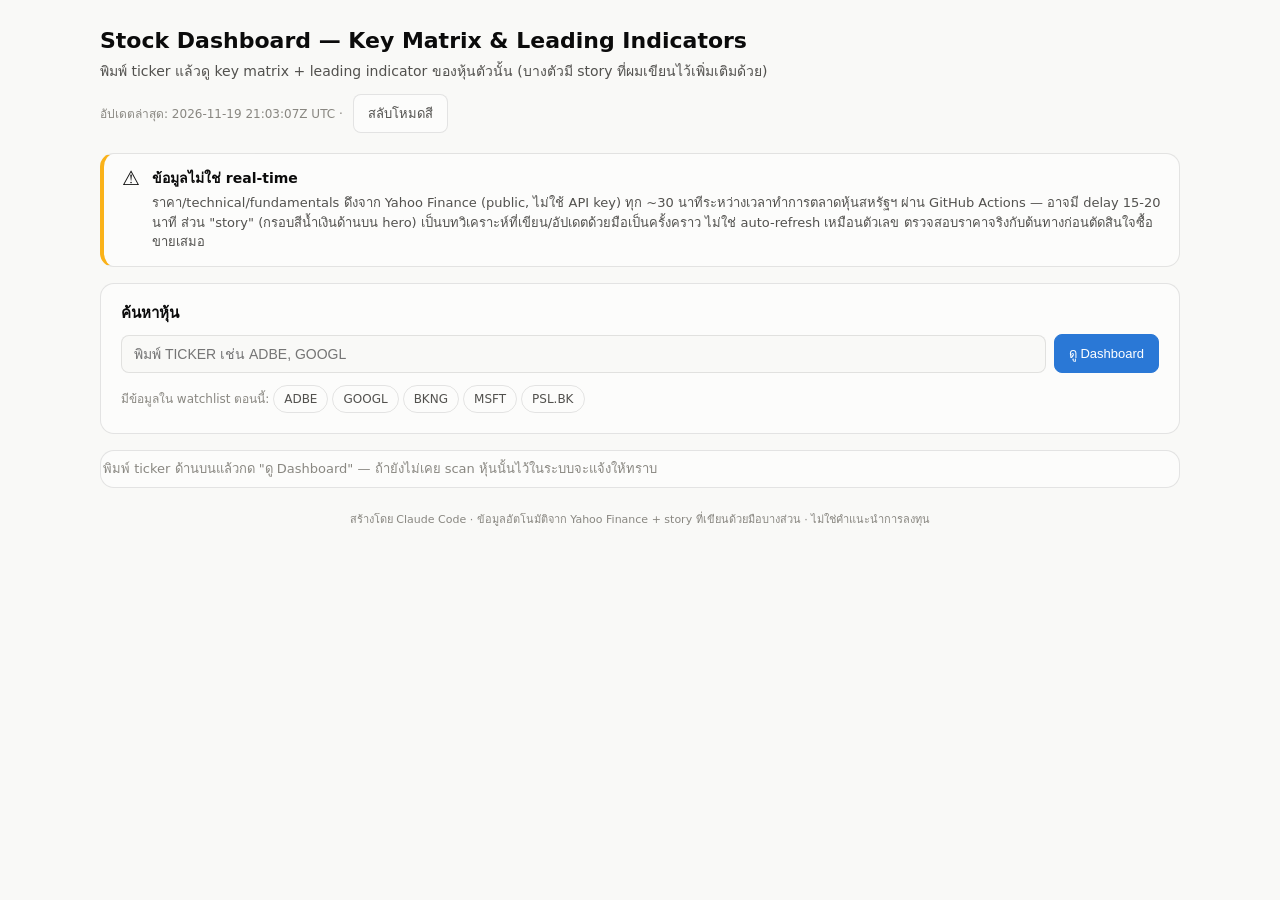
==== commit ecbd5421: "Refresh stock dashboard scan [skip ci]" ====
--- a/dashboard/index.html
+++ b/dashboard/index.html
@@ -144,7 +144,7 @@
 <script>
 (function(){
   "use strict";
-  var DATA = {"ADBE": {"company": "Adobe Inc.", "exchange": "US", "price": "$226.82", "delta": "-3.71%", "deltaDir": "down", "range": "52-wk range $190.12 – $362.71", "sections": [{"title": "Growth &amp; Retention", "desc": "ตัวเลขที่บอกล่วงหน้าว่ารายได้อนาคตจะโตหรือชะลอ", "tiles": [{"label": "Ending ARR (Q2 FY26)", "value": "$27.1B", "note": "+12.5% YoY", "badge": "good"}, {"label": "Enterprise >$10M ARR", "value": ">20% YoY", "note": "โมเมนตัม enterprise แข็งแรง", "badge": "good"}, {"label": "2H FY26 organic ARR", "value": "ปรับลด ~$480M", "note": "เลื่อนขึ้นราคา + freemium shift", "badge": "warn"}]}, {"title": "AI Narrative", "desc": "ตัวขับเคลื่อนราคาหุ้นหลักปีนี้", "tiles": [{"label": "AI-first ARR", "value": ">$500M", "note": "โต 3 เท่า YoY", "badge": "good"}, {"label": "การแข่งขัน AI-native", "value": "แรงกดดันสูง", "note": "Canva/Figma/Midjourney/OpenAI", "badge": "critical"}]}, {"title": "Fundamentals (auto)", "desc": "คำนวณอัตโนมัติจาก Yahoo Finance ทุกรอบ scan", "tiles": [{"label": "Revenue Growth (YoY)", "value": "+12.9%", "note": "จาก Yahoo Finance quoteSummary", "badge": "good"}, {"label": "Gross Margin", "value": "89.3%", "note": "", "badge": "good"}, {"label": "Return on Equity", "value": "61.9%", "note": "", "badge": "good"}, {"label": "FCF Yield", "value": "10.1%", "note": "FCF / Enterprise Value", "badge": "good"}]}, {"title": "Valuation (auto)", "desc": "เกณฑ์ badge เป็น heuristic คร่าวๆ ไม่ใช่คำตัดสินว่าแพง/ถูก", "tiles": [{"label": "Trailing P/E", "value": "12.7x", "note": "", "badge": "good"}, {"label": "Forward P/E", "value": "8.3x", "note": "ประมาณการกำไรปีหน้า", "badge": "good"}, {"label": "PEG Ratio", "value": "0.57", "note": "PE เทียบกับอัตราการเติบโต — <1 มักถูกกว่าที่โต", "badge": "good"}, {"label": "Price/Sales", "value": "3.4x", "note": "", "badge": "warn"}]}], "technical": [{"label": "50D vs 200D MA", "value": "Death cross", "note": "50D $244.98 < 200D $246.92", "badge": "critical"}, {"label": "RSI (14D)", "value": "35.8", "note": "Neutral", "badge": "good"}, {"label": "Position in 52-wk range", "value": "-37.5% จากจุดสูงสุด", "note": "+19.3% เหนือจุดต่ำสุด 52 สัปดาห์", "badge": "warn"}], "sentiment": [{"label": "Consensus rating", "value": "Hold", "note": "33 analysts", "badge": "warn"}, {"label": "Avg. price target", "value": "$266.91", "note": "ช่วง $140–$373 · +17.7% จากราคาปัจจุบัน", "badge": "good"}], "signal_summary": {"good": 12, "warn": 4, "serious": 0, "critical": 2}, "news": [{"title": "ETFs Are Net Sellers of Adobe (ADBE) on Monday", "publisher": "GuruFocus.com", "link": "https://finance.yahoo.com/markets/stocks/articles/etfs-net-sellers-adobe-adbe-110331015.html", "published_at": "2026-11-18"}, {"title": "Michael Burry Just Added to His Adobe Stake. I'd Buy Adobe Stock Now, Too.", "publisher": "Motley Fool", "link": "https://finance.yahoo.com/markets/stocks/articles/michael-burry-just-added-adobe-041202929.html", "published_at": "2026-11-18"}, {"title": "Adobe (ADBE) Turns Creative Cloud And Firefly Into AI Studios With New Partnerships", "publisher": "Simply Wall St.", "link": "https://finance.yahoo.com/technology/ai/articles/adobe-adbe-turns-creative-cloud-191007810.html", "published_at": "2026-11-17"}, {"title": "WSC Sports Leads BDO's 2026 Analysis of Sports Content Solution Vendors", "publisher": "GlobeNewswire", "link": "https://finance.yahoo.com/media-advertising/articles/wsc-sports-leads-bdos-2026-180200322.html", "published_at": "2026-11-17"}, {"title": "Michael Burry Makes Bold Bet on Beaten-Down AI Software Stock", "publisher": "GuruFocus.com", "link": "https://finance.yahoo.com/technology/ai/articles/michael-burry-makes-bold-bet-174737697.html", "published_at": "2026-11-17"}], "scanned_at": "2026-11-18T20:56:45Z", "stale": false, "narrative": "Adobe กำลังอยู่ในจุดเปลี่ยนกลยุทธ์ครั้งใหญ่: ยอมลดเป้า ARR ครึ่งปีหลังลงเพื่อทุ่มไปกับ freemium (แจกฟรี Acrobat/Express ให้ฐานผู้ใช้ใหญ่ขึ้นก่อน แล้วค่อยแปลงเป็นลูกค้าจ่ายเงินทีหลัง) ตลาดยังไม่มั่นใจว่าแผนนี้จะได้ผลทันเวลา ก่อนที่คู่แข่ง AI-native อย่าง Canva/Figma/Midjourney จะแย่งส่วนแบ่งตลาด Creative Cloud ไปมากกว่านี้ — หุ้นเลยร่วงแรงกว่าที่ปัจจัยพื้นฐานบ่งชี้", "hero": {"title": "🎯 ARR Acceleration Watch — Q3 FY26", "question": "หลัง Adobe ลด 2H FY26 ARR guidance เพื่อทุ่มกลยุทธ์ freemium จะเร่ง ARR กลับมาตามเป้าได้หรือไม่ — ยังไม่มีคำตอบจนกว่าจะถึง earnings call ถัดไป", "items": [{"label": "FY26 Total ARR Growth Guide", "value": "10.2% YoY", "note": "รวม Semrush แล้ว"}, {"label": "Freemium MAU", "value": ">850M / ~90M", "note": "Acrobat+Express / Creative freemium"}, {"label": "Q3 FY26 Guidance", "value": "Rev $6.67–6.72B", "note": "สูงกว่า consensus เดิม"}, {"label": "ตัวกระตุ้นข่าวถัดไป", "value": "Q3 FY26 earnings", "note": "~ก.ย. 2026"}]}, "narrative_as_of": "2026-07-26", "narrative_sources": "Adobe Q2 FY2026 earnings release/call (manual research, ไม่ auto-refresh)"}, "GOOGL": {"company": "Alphabet Inc.", "exchange": "US", "price": "$282.75", "delta": "+0.91%", "deltaDir": "up", "range": "52-wk range $272.11 – $408.61", "sections": [{"title": "Segment Growth", "desc": "ธุรกิจแบบ diversified — ต้องดูแยกส่วน", "tiles": [{"label": "Total Revenue", "value": "$119.8B", "note": "+24% YoY", "badge": "good"}, {"label": "Search & Other Ads", "value": "+17% YoY", "note": "ชะลอตัวครั้งแรกใน 6 ไตรมาส", "badge": "warn"}, {"label": "Google Cloud", "value": "+82% YoY", "note": "Op. income $2.83B → $8.81B YoY", "badge": "good"}, {"label": "Cloud Backlog", "value": "$514B", "note": "+>$50B QoQ", "badge": "good"}]}, {"title": "AI Capex &amp; Monetization", "desc": "เงินลงทุน AI จะคุ้มค่าหรือกัดกินกำไรระยะสั้น", "tiles": [{"label": "FY2026 Capex", "value": "$195–205B", "note": "สูงกว่าคาด (~$186B)", "badge": "serious"}, {"label": "AI Overviews/Mode adoption", "value": "กำลังเปลี่ยนผ่าน", "note": "ยังไม่ชัดว่ากระทบ monetization แค่ไหน", "badge": "warn"}]}, {"title": "Fundamentals (auto)", "desc": "คำนวณอัตโนมัติจาก Yahoo Finance ทุกรอบ scan", "tiles": [{"label": "Revenue Growth (YoY)", "value": "+24.7%", "note": "จาก Yahoo Finance quoteSummary", "badge": "good"}, {"label": "Gross Margin", "value": "60.9%", "note": "", "badge": "good"}, {"label": "Return on Equity", "value": "44.3%", "note": "", "badge": "good"}, {"label": "FCF Yield", "value": "-0.0%", "note": "FCF / Enterprise Value", "badge": "warn"}]}, {"title": "Valuation (auto)", "desc": "เกณฑ์ badge เป็น heuristic คร่าวๆ ไม่ใช่คำตัดสินว่าแพง/ถูก", "tiles": [{"label": "Trailing P/E", "value": "14.8x", "note": "", "badge": "good"}, {"label": "Forward P/E", "value": "18.6x", "note": "ประมาณการกำไรปีหน้า", "badge": "good"}, {"label": "PEG Ratio", "value": "0.99", "note": "PE เทียบกับอัตราการเติบโต — <1 มักถูกกว่าที่โต", "badge": "good"}, {"label": "Price/Sales", "value": "7.4x", "note": "", "badge": "warn"}]}], "technical": [{"label": "50D vs 200D MA", "value": "Death cross", "note": "50D $324.97 < 200D $337.61", "badge": "critical"}, {"label": "RSI (14D)", "value": "35.1", "note": "Neutral", "badge": "good"}, {"label": "Position in 52-wk range", "value": "-30.8% จากจุดสูงสุด", "note": "+3.9% เหนือจุดต่ำสุด 52 สัปดาห์", "badge": "good"}], "sentiment": [{"label": "Consensus rating", "value": "Strong Buy", "note": "53 analysts", "badge": "good"}, {"label": "Avg. price target", "value": "$400.37", "note": "ช่วง $300–$500 · +41.6% จากราคาปัจจุบัน", "badge": "good"}], "signal_summary": {"good": 13, "warn": 4, "serious": 1, "critical": 1}, "news": [], "scanned_at": "2026-11-18T20:56:45Z", "stale": false, "narrative": "Alphabet กำลังพนันครั้งใหญ่กับ AI: ทุ่มงบ capex ปีนี้สูงถึง $195-205B สร้างศูนย์ข้อมูล ขณะที่ Search ซึ่งเป็นเครื่องทำเงินหลักเพิ่งเริ่มชะลอตัวเป็นครั้งแรกในรอบปีครึ่ง จากการที่ผู้ใช้เปลี่ยนพฤติกรรมไปใช้ AI Overviews/AI Mode และแชทบอทคู่แข่งมากขึ้น แต่ Google Cloud กำลังโตแรงสวนทาง (backlog แตะ 5 แสนล้านดอลลาร์) คำถามคือฝั่ง Cloud จะโตทันชดเชยฝั่ง Search และพิสูจน์ว่าเงินก้อนมหาศาลที่ทุ่มลงทุนคุ้มค่าจริงหรือไม่", "hero": {"title": "🎯 AI Capex Bet: Search Deceleration vs. Cloud Acceleration", "question": "Cloud ที่กำลังเร่งตัวแรงจะโตเร็วพอมาชดเชย Search ที่เริ่มชะลอ และพิสูจน์ผลตอบแทนจาก capex ก้อนใหญ่นี้ได้ทันเวลาก่อนตลาดหมดความอดทนหรือไม่", "items": [{"label": "Search & Other Ads (Q2 FY26)", "value": "$63.3B · +17% YoY", "note": "ชะลอตัวครั้งแรกในรอบ 6 ไตรมาส"}, {"label": "Google Cloud (Q2 FY26)", "value": "$24.77B · +82% YoY", "note": "Backlog $514B (+$50B QoQ)"}, {"label": "FY2026 Capex Guidance", "value": "$195–205B", "note": "สูงกว่าที่นักวิเคราะห์คาด"}, {"label": "ตัวกระตุ้นข่าวถัดไป", "value": "Q3 FY26 earnings", "note": "จับตา Search growth"}]}, "narrative_as_of": "2026-07-26", "narrative_sources": "Alphabet Q2 FY2026 earnings release, Futurum Group, CNBC, Seeking Alpha (manual research, ไม่ auto-refresh)"}, "BKNG": {"company": "Booking Holdings Inc.", "exchange": "US", "price": "$153.63", "delta": "-0.53%", "deltaDir": "down", "range": "52-wk range $146.28 – $220.81", "sections": [{"title": "Growth &amp; Marketplace Health", "desc": "ตัวเลขที่บอกล่วงหน้าว่าธุรกิจ OTA core ยังแข็งแรงหรือชะลอ", "tiles": [{"label": "Gross Bookings Growth (Q1)", "value": "+15% YoY", "note": "+8% constant currency", "badge": "good"}, {"label": "Revenue Growth (Q1)", "value": "+16% YoY", "note": "+10% constant currency", "badge": "good"}, {"label": "FY26 Gross Bookings Guide", "value": "High-single / low-double digit %", "note": "Adjusted EBITDA คาดโตเร็วกว่ารายได้", "badge": "warn"}]}, {"title": "AI Disintermediation Risk", "desc": "ความเสี่ยงที่ AI agent จะตัด OTA ออกจากตรงกลางการจอง", "tiles": [{"label": "AI agent threat level", "value": "ยังไม่ชัดเจน", "note": "OpenAI ถอยจาก direct checkout แต่ความเสี่ยงระยะยาวยังอยู่", "badge": "warn"}, {"label": "Booking's counter-strategy", "value": "Connected trip + Genius ecosystem", "note": "พยายามผูกผู้ใช้ไว้ในระบบตัวเอง ผ่าน partnership กับ OpenAI/Anthropic/Google/Amazon", "badge": "warn"}]}, {"title": "Fundamentals (auto)", "desc": "คำนวณอัตโนมัติจาก Yahoo Finance ทุกรอบ scan", "tiles": [{"label": "Revenue Growth (YoY)", "value": "-1.3%", "note": "จาก Yahoo Finance quoteSummary", "badge": "critical"}, {"label": "Gross Margin", "value": "87.2%", "note": "", "badge": "good"}, {"label": "FCF Yield", "value": "6.3%", "note": "FCF / Enterprise Value", "badge": "good"}]}, {"title": "Valuation (auto)", "desc": "เกณฑ์ badge เป็น heuristic คร่าวๆ ไม่ใช่คำตัดสินว่าแพง/ถูก", "tiles": [{"label": "Trailing P/E", "value": "16.7x", "note": "", "badge": "good"}, {"label": "Forward P/E", "value": "12.6x", "note": "ประมาณการกำไรปีหน้า", "badge": "good"}, {"label": "PEG Ratio", "value": "0.57", "note": "PE เทียบกับอัตราการเติบโต — <1 มักถูกกว่าที่โต", "badge": "good"}, {"label": "Price/Sales", "value": "4.1x", "note": "", "badge": "warn"}]}], "technical": [{"label": "50D vs 200D MA", "value": "Death cross", "note": "50D $161.04 < 200D $174.03", "badge": "critical"}, {"label": "RSI (14D)", "value": "42.5", "note": "Neutral", "badge": "good"}, {"label": "Position in 52-wk range", "value": "-30.4% จากจุดสูงสุด", "note": "+5.0% เหนือจุดต่ำสุด 52 สัปดาห์", "badge": "good"}], "sentiment": [{"label": "Consensus rating", "value": "Buy", "note": "34 analysts", "badge": "good"}, {"label": "Avg. price target", "value": "$215.53", "note": "ช่วง $150–$267 · +40.3% จากราคาปัจจุบัน", "badge": "good"}], "signal_summary": {"good": 11, "warn": 4, "serious": 0, "critical": 2}, "news": [{"title": "Should Booking Holdings Stock Investors Worry About Its Outlook?", "publisher": "Trefis", "link": "https://finance.yahoo.com/markets/stocks/articles/booking-holdings-stock-investors-worry-194239594.html", "published_at": "2026-11-18"}, {"title": "Booking to Appeal EU Court Ruling on Etraveli Acquisition", "publisher": "MT Newswires", "link": "https://finance.yahoo.com/markets/stocks/articles/booking-appeal-eu-court-ruling-170508439.html", "published_at": "2026-11-18"}, {"title": "Booking Holdings vs. MercadoLibre: Which Consumer Stock Is a Better Buy for 2027?", "publisher": "Motley Fool", "link": "https://finance.yahoo.com/markets/stocks/articles/booking-holdings-vs-mercadolibre-consumer-151001818.html", "published_at": "2026-11-18"}, {"title": "Booking Launches Global B2B Travel Partner Division", "publisher": "MT Newswires", "link": "https://finance.yahoo.com/small-business/articles/booking-launches-global-b2b-travel-135532626.html", "published_at": "2026-11-18"}, {"title": "Booking Holdings Inc. (BKNG) Is a Trending Stock: Facts to Know Before Betting on It", "publisher": "Zacks", "link": "https://finance.yahoo.com/markets/stocks/articles/booking-holdings-inc-bkng-trending-130004438.html", "published_at": "2026-11-18"}], "scanned_at": "2026-11-18T20:56:45Z", "stale": false, "narrative": "Booking Holdings (เจ้าของ Booking.com, Priceline, Agoda, Kayak) ร่วงลงมาแล้วราว 15% ตั้งแต่ต้นปี ส่วนใหญ่จากความกลัวว่า AI agent (เช่น ChatGPT, Gemini) จะกลายเป็น \"ประตูหน้า\" ในการจองทริปแทน OTA ทำให้ Booking กลายเป็นแค่ผู้ให้บริการหลังบ้านที่ถูกบีบมาร์จิ้น ข่าวดีคือเดือนมีนาคม 2026 OpenAI ประกาศถอยจากการให้ ChatGPT เช็คเอาต์ตรงเพราะผู้ใช้ค้นข้อมูลในแชทแต่ไปจ่ายเงินที่แอปอื่น ทำให้หุ้นกลุ่ม OTA เด้งแรง (BKNG +8% วันเดียว) คำถามคือความกลัวเรื่อง AI disintermediation นี้ถูกราคาไปมากพอหรือยัง และไตรมาสหน้าการเติบโตจะฟื้นจากที่ guide ไว้ต่ำแค่ไหน", "hero": {"title": "🎯 AI Disintermediation Fear vs. Growth Deceleration — Q2 FY26", "question": "หุ้นร่วง 15% YTD หลักๆ จาก AI agent disruption fear (แม้ OpenAI จะถอยจาก direct checkout แล้ว) ขณะเดียวกัน guidance ไตรมาส 2 เองก็ชะลอจาก room nights +5.9% เหลือ guide แค่ +2-4% (ส่วนหนึ่งจากผลกระทบความขัดแย้งตะวันออกกลาง) ต้องแยกให้ออกว่าราคาที่ร่วงมาสะท้อนความกลัวเกินจริงหรือสะท้อนการชะลอตัวจริงกันแน่", "items": [{"label": "Q1 FY26 Room Nights", "value": "338M · +5.9% YoY", "note": "Gross bookings +15% YoY"}, {"label": "Q2 FY26 Guidance", "value": "Room nights +2-4%", "note": "ชะลอจาก Q1 ส่วนหนึ่งจาก Middle East conflict"}, {"label": "OpenAI checkout retreat", "value": "มี.ค. 2026", "note": "BKNG +8% วันเดียวหลังข่าว — คลายกังวล AI disintermediation ชั่วคราว"}, {"label": "ตัวกระตุ้นข่าวถัดไป", "value": "Q2 FY26 earnings", "note": "4 ส.ค. 2026 — consensus EPS $2.50, revenue $7.33B"}]}, "narrative_as_of": "2026-07-26", "narrative_sources": "Booking Holdings Q1 FY2026 earnings release, PhocusWire, Skift, Seeking Alpha (manual research, ไม่ auto-refresh)"}, "MSFT": {"company": "Microsoft Corporation", "exchange": "US", "price": "$508.36", "delta": "+0.42%", "deltaDir": "up", "range": "52-wk range $349.20 – $559.15", "sections": [{"title": "Fundamentals (auto)", "desc": "คำนวณอัตโนมัติจาก Yahoo Finance ทุกรอบ scan", "tiles": [{"label": "Revenue Growth (YoY)", "value": "+18.8%", "note": "จาก Yahoo Finance quoteSummary", "badge": "good"}, {"label": "Gross Margin", "value": "67.7%", "note": "", "badge": "good"}, {"label": "Return on Equity", "value": "34.2%", "note": "", "badge": "good"}, {"label": "FCF Yield", "value": "0.1%", "note": "FCF / Enterprise Value", "badge": "good"}]}, {"title": "Valuation (auto)", "desc": "เกณฑ์ badge เป็น heuristic คร่าวๆ ไม่ใช่คำตัดสินว่าแพง/ถูก", "tiles": [{"label": "Trailing P/E", "value": "26.5x", "note": "", "badge": "good"}, {"label": "Forward P/E", "value": "21.0x", "note": "ประมาณการกำไรปีหน้า", "badge": "good"}, {"label": "PEG Ratio", "value": "1.50", "note": "PE เทียบกับอัตราการเติบโต — <1 มักถูกกว่าที่โต", "badge": "warn"}, {"label": "Price/Sales", "value": "10.9x", "note": "", "badge": "warn"}]}], "technical": [{"label": "50D vs 200D MA", "value": "Golden trend", "note": "50D $519.94 > 200D $442.76", "badge": "good"}, {"label": "RSI (14D)", "value": "42.9", "note": "Neutral", "badge": "good"}, {"label": "Position in 52-wk range", "value": "-9.1% จากจุดสูงสุด", "note": "+45.6% เหนือจุดต่ำสุด 52 สัปดาห์", "badge": "warn"}], "sentiment": [{"label": "Consensus rating", "value": "Strong Buy", "note": "54 analysts", "badge": "good"}, {"label": "Avg. price target", "value": "$636.12", "note": "ช่วง $440–$870 · +25.1% จากราคาปัจจุบัน", "badge": "good"}], "signal_summary": {"good": 10, "warn": 3, "serious": 0, "critical": 0}, "news": [{"title": "Market Chatter: Microsoft Copilot Puts Pricing Pressure on OpenAI, Anthropic", "publisher": "MT Newswires", "link": "https://finance.yahoo.com/technology/ai/articles/market-chatter-microsoft-copilot-puts-201446627.html", "published_at": "2026-11-18"}, {"title": "Microsoft Copilot’s cost advantage claim: plausible but unproven", "publisher": "Investing.com", "link": "https://finance.yahoo.com/technology/ai/articles/microsoft-copilot-cost-advantage-claim-201123346.html", "published_at": "2026-11-18"}, {"title": "Elastic Makes High-Accuracy, Cost-Efficient Jina AI Models Available on Microsoft Foundry", "publisher": "Business Wire", "link": "https://finance.yahoo.com/technology/ai/articles/elastic-makes-high-accuracy-cost-193100251.html", "published_at": "2026-11-18"}, {"title": "AI Risks Lift Cyber Stocks as Software Looks to Shrug Off Slump", "publisher": "Barrons.com", "link": "https://finance.yahoo.com/m/646ac265-aef5-3b36-8971-189ef1f7c636/ai-risks-lift-cyber-stocks-as.html", "published_at": "2026-11-18"}, {"title": "Top Midday Gainers", "publisher": "MT Newswires", "link": "https://finance.yahoo.com/markets/stocks/articles/top-midday-gainers-190447269.html", "published_at": "2026-11-18"}], "scanned_at": "2026-11-18T20:56:45Z", "stale": false}, "PSL.BK": {"company": "Precious Shipping Public Company Limited", "exchange": "SET", "price": "฿8.42", "delta": "+0.24%", "deltaDir": "up", "range": "52-wk range ฿5.70 – ฿11.40", "sections": [{"title": "Fundamentals (auto)", "desc": "คำนวณอัตโนมัติจาก Yahoo Finance ทุกรอบ scan", "tiles": [{"label": "Revenue Growth (YoY)", "value": "+49.6%", "note": "จาก Yahoo Finance quoteSummary", "badge": "good"}, {"label": "Gross Margin", "value": "66.7%", "note": "", "badge": "good"}, {"label": "Return on Equity", "value": "10.6%", "note": "", "badge": "good"}, {"label": "FCF Yield", "value": "-22.0%", "note": "FCF / Enterprise Value", "badge": "warn"}]}, {"title": "Valuation (auto)", "desc": "เกณฑ์ badge เป็น heuristic คร่าวๆ ไม่ใช่คำตัดสินว่าแพง/ถูก", "tiles": [{"label": "Trailing P/E", "value": "7.5x", "note": "", "badge": "good"}, {"label": "Forward P/E", "value": "21.3x", "note": "ประมาณการกำไรปีหน้า", "badge": "good"}, {"label": "PEG Ratio", "value": "0.27", "note": "PE เทียบกับอัตราการเติบโต — <1 มักถูกกว่าที่โต", "badge": "good"}, {"label": "Price/Sales", "value": "1.8x", "note": "", "badge": "warn"}]}], "technical": [{"label": "50D vs 200D MA", "value": "Golden trend", "note": "50D ฿9.68 > 200D ฿8.08", "badge": "good"}, {"label": "RSI (14D)", "value": "33.2", "note": "Neutral", "badge": "good"}, {"label": "Position in 52-wk range", "value": "-26.1% จากจุดสูงสุด", "note": "+47.7% เหนือจุดต่ำสุด 52 สัปดาห์", "badge": "warn"}], "sentiment": [{"label": "Consensus rating", "value": "None", "note": "2 analysts", "badge": "warn"}, {"label": "Avg. price target", "value": "฿8.90", "note": "ช่วง ฿7–฿11 · +5.7% จากราคาปัจจุบัน", "badge": "good"}], "signal_summary": {"good": 9, "warn": 4, "serious": 0, "critical": 0}, "news": [{"title": "PSL แจ้งตั้ง 4 บริษัทย่อยใหม่ “สิงคโปร์” ลุยธุรกิจเจ้าของเรือ", "publisher": "KAOHOON", "link": "https://www.kaohoon.com/news/880173", "published_at": "2026-11-11"}, {"title": "PSL รายงานการจัดตั้งบริษัทย่อยใหม่ของบริษัทฯ", "publisher": "SET", "link": "https://www.set.or.th/th/market/news-and-alert/newsdetails?id=107563401&symbol=PSL", "published_at": "2026-11-11"}, {"title": "PSL ปรับทัพใหม่ ตั้ง กอตัม คูรานา เป็นกรรมการผู้จัดการคนใหม่แทน คาลิด มอยนูดดิน ฮาชิม ที่ได้รับแต่งตั้งให้ดำรงตำแหน่งรองประธานกรรมการบริหาร มีผล 1 มกราคม 2570", "publisher": "HOI", "link": "https://www.hooninside.com/news-feed/421764/view/", "published_at": "2026-11-06"}, {"title": "PSL การแต่งตั้งรองประธานกรรมการบริหารและการเปลี่ยนแปลงกรรมการผู้จัดการ", "publisher": "SET", "link": "https://www.set.or.th/th/market/news-and-alert/newsdetails?id=107388701&symbol=PSL", "published_at": "2026-11-06"}, {"title": "RCL กำไร Q3 โต 65% ปันผล 0.50 บาท “PSL” เคาะจ่าย 10 สต. XD 19 พ.ย.นี้", "publisher": "HOONSMART", "link": "https://hoonsmart.com/archives/447405", "published_at": "2026-11-06"}], "scanned_at": "2026-11-18T20:56:46Z", "stale": false}};
+  var DATA = {"ADBE": {"company": "Adobe Inc.", "exchange": "US", "price": "$221.68", "delta": "-2.00%", "deltaDir": "down", "range": "52-wk range $190.12 – $362.71", "sections": [{"title": "Growth &amp; Retention", "desc": "ตัวเลขที่บอกล่วงหน้าว่ารายได้อนาคตจะโตหรือชะลอ", "tiles": [{"label": "Ending ARR (Q2 FY26)", "value": "$27.1B", "note": "+12.5% YoY", "badge": "good"}, {"label": "Enterprise >$10M ARR", "value": ">20% YoY", "note": "โมเมนตัม enterprise แข็งแรง", "badge": "good"}, {"label": "2H FY26 organic ARR", "value": "ปรับลด ~$480M", "note": "เลื่อนขึ้นราคา + freemium shift", "badge": "warn"}]}, {"title": "AI Narrative", "desc": "ตัวขับเคลื่อนราคาหุ้นหลักปีนี้", "tiles": [{"label": "AI-first ARR", "value": ">$500M", "note": "โต 3 เท่า YoY", "badge": "good"}, {"label": "การแข่งขัน AI-native", "value": "แรงกดดันสูง", "note": "Canva/Figma/Midjourney/OpenAI", "badge": "critical"}]}, {"title": "Fundamentals (auto)", "desc": "คำนวณอัตโนมัติจาก Yahoo Finance ทุกรอบ scan", "tiles": [{"label": "Revenue Growth (YoY)", "value": "+12.9%", "note": "จาก Yahoo Finance quoteSummary", "badge": "good"}, {"label": "Gross Margin", "value": "89.3%", "note": "", "badge": "good"}, {"label": "Return on Equity", "value": "61.9%", "note": "", "badge": "good"}, {"label": "FCF Yield", "value": "10.5%", "note": "FCF / Enterprise Value", "badge": "good"}]}, {"title": "Valuation (auto)", "desc": "เกณฑ์ badge เป็น heuristic คร่าวๆ ไม่ใช่คำตัดสินว่าแพง/ถูก", "tiles": [{"label": "Trailing P/E", "value": "12.4x", "note": "", "badge": "good"}, {"label": "Forward P/E", "value": "8.1x", "note": "ประมาณการกำไรปีหน้า", "badge": "good"}, {"label": "PEG Ratio", "value": "0.54", "note": "PE เทียบกับอัตราการเติบโต — <1 มักถูกกว่าที่โต", "badge": "good"}, {"label": "Price/Sales", "value": "3.3x", "note": "", "badge": "warn"}]}], "technical": [{"label": "50D vs 200D MA", "value": "Death cross", "note": "50D $244.43 < 200D $246.62", "badge": "critical"}, {"label": "RSI (14D)", "value": "32.9", "note": "Neutral", "badge": "good"}, {"label": "Position in 52-wk range", "value": "-38.9% จากจุดสูงสุด", "note": "+16.6% เหนือจุดต่ำสุด 52 สัปดาห์", "badge": "warn"}], "sentiment": [{"label": "Consensus rating", "value": "Hold", "note": "33 analysts", "badge": "warn"}, {"label": "Avg. price target", "value": "$266.91", "note": "ช่วง $140–$373 · +20.4% จากราคาปัจจุบัน", "badge": "good"}], "signal_summary": {"good": 12, "warn": 4, "serious": 0, "critical": 2}, "news": [{"title": "Adobe vs. Synopsys: Which Technology Stock Is a Better Buy for 2027?", "publisher": "Motley Fool", "link": "https://finance.yahoo.com/markets/stocks/articles/adobe-vs-synopsys-technology-stock-181702230.html", "published_at": "2026-11-19"}, {"title": "CreatorIQ Appoints Ray Ball as Chief People Officer to Support Next Phase of Global Growth", "publisher": "Business Wire", "link": "https://finance.yahoo.com/small-business/articles/creatoriq-appoints-ray-ball-chief-140000530.html", "published_at": "2026-11-19"}, {"title": "How Risky Is Adobe Stock After Its Long Slide?", "publisher": "Trefis", "link": "https://finance.yahoo.com/markets/stocks/articles/risky-adobe-stock-long-slide-125410031.html", "published_at": "2026-11-19"}, {"title": "Adobe (ADBE) Is Printing Cash While Wall Street Writes Its Obituary", "publisher": "TipRanks", "link": "https://finance.yahoo.com/markets/stocks/articles/adobe-adbe-printing-cash-while-212000862.html", "published_at": "2026-11-18"}, {"title": "Michael Burry Is Doubling Down on Adobe Stock. Here's Why.", "publisher": "Barchart", "link": "https://finance.yahoo.com/markets/stocks/articles/michael-burry-doubling-down-adobe-184850023.html", "published_at": "2026-11-18"}], "scanned_at": "2026-11-19T21:03:06Z", "stale": false, "narrative": "Adobe กำลังอยู่ในจุดเปลี่ยนกลยุทธ์ครั้งใหญ่: ยอมลดเป้า ARR ครึ่งปีหลังลงเพื่อทุ่มไปกับ freemium (แจกฟรี Acrobat/Express ให้ฐานผู้ใช้ใหญ่ขึ้นก่อน แล้วค่อยแปลงเป็นลูกค้าจ่ายเงินทีหลัง) ตลาดยังไม่มั่นใจว่าแผนนี้จะได้ผลทันเวลา ก่อนที่คู่แข่ง AI-native อย่าง Canva/Figma/Midjourney จะแย่งส่วนแบ่งตลาด Creative Cloud ไปมากกว่านี้ — หุ้นเลยร่วงแรงกว่าที่ปัจจัยพื้นฐานบ่งชี้", "hero": {"title": "🎯 ARR Acceleration Watch — Q3 FY26", "question": "หลัง Adobe ลด 2H FY26 ARR guidance เพื่อทุ่มกลยุทธ์ freemium จะเร่ง ARR กลับมาตามเป้าได้หรือไม่ — ยังไม่มีคำตอบจนกว่าจะถึง earnings call ถัดไป", "items": [{"label": "FY26 Total ARR Growth Guide", "value": "10.2% YoY", "note": "รวม Semrush แล้ว"}, {"label": "Freemium MAU", "value": ">850M / ~90M", "note": "Acrobat+Express / Creative freemium"}, {"label": "Q3 FY26 Guidance", "value": "Rev $6.67–6.72B", "note": "สูงกว่า consensus เดิม"}, {"label": "ตัวกระตุ้นข่าวถัดไป", "value": "Q3 FY26 earnings", "note": "~ก.ย. 2026"}]}, "narrative_as_of": "2026-07-26", "narrative_sources": "Adobe Q2 FY2026 earnings release/call (manual research, ไม่ auto-refresh)"}, "GOOGL": {"company": "Alphabet Inc.", "exchange": "US", "price": "$272.66", "delta": "-3.46%", "deltaDir": "down", "range": "52-wk range $272.11 – $408.61", "sections": [{"title": "Segment Growth", "desc": "ธุรกิจแบบ diversified — ต้องดูแยกส่วน", "tiles": [{"label": "Total Revenue", "value": "$119.8B", "note": "+24% YoY", "badge": "good"}, {"label": "Search & Other Ads", "value": "+17% YoY", "note": "ชะลอตัวครั้งแรกใน 6 ไตรมาส", "badge": "warn"}, {"label": "Google Cloud", "value": "+82% YoY", "note": "Op. income $2.83B → $8.81B YoY", "badge": "good"}, {"label": "Cloud Backlog", "value": "$514B", "note": "+>$50B QoQ", "badge": "good"}]}, {"title": "AI Capex &amp; Monetization", "desc": "เงินลงทุน AI จะคุ้มค่าหรือกัดกินกำไรระยะสั้น", "tiles": [{"label": "FY2026 Capex", "value": "$195–205B", "note": "สูงกว่าคาด (~$186B)", "badge": "serious"}, {"label": "AI Overviews/Mode adoption", "value": "กำลังเปลี่ยนผ่าน", "note": "ยังไม่ชัดว่ากระทบ monetization แค่ไหน", "badge": "warn"}]}, {"title": "Fundamentals (auto)", "desc": "คำนวณอัตโนมัติจาก Yahoo Finance ทุกรอบ scan", "tiles": [{"label": "Revenue Growth (YoY)", "value": "+24.7%", "note": "จาก Yahoo Finance quoteSummary", "badge": "good"}, {"label": "Gross Margin", "value": "60.9%", "note": "", "badge": "good"}, {"label": "Return on Equity", "value": "44.3%", "note": "", "badge": "good"}, {"label": "FCF Yield", "value": "-0.0%", "note": "FCF / Enterprise Value", "badge": "warn"}]}, {"title": "Valuation (auto)", "desc": "เกณฑ์ badge เป็น heuristic คร่าวๆ ไม่ใช่คำตัดสินว่าแพง/ถูก", "tiles": [{"label": "Trailing P/E", "value": "14.2x", "note": "", "badge": "good"}, {"label": "Forward P/E", "value": "17.8x", "note": "ประมาณการกำไรปีหน้า", "badge": "good"}, {"label": "PEG Ratio", "value": "1.00", "note": "PE เทียบกับอัตราการเติบโต — <1 มักถูกกว่าที่โต", "badge": "warn"}, {"label": "Price/Sales", "value": "7.1x", "note": "", "badge": "warn"}]}], "technical": [{"label": "50D vs 200D MA", "value": "Death cross", "note": "50D $323.76 < 200D $337.30", "badge": "critical"}, {"label": "RSI (14D)", "value": "30.6", "note": "Neutral", "badge": "good"}, {"label": "Position in 52-wk range", "value": "-33.3% จากจุดสูงสุด", "note": "+0.2% เหนือจุดต่ำสุด 52 สัปดาห์", "badge": "good"}], "sentiment": [{"label": "Consensus rating", "value": "Strong Buy", "note": "53 analysts", "badge": "good"}, {"label": "Avg. price target", "value": "$400.15", "note": "ช่วง $300–$500 · +46.8% จากราคาปัจจุบัน", "badge": "good"}], "signal_summary": {"good": 12, "warn": 5, "serious": 1, "critical": 1}, "news": [{"title": "Can Google Borrow Another $100 Billion?", "publisher": "Trefis", "link": "https://finance.yahoo.com/markets/stocks/articles/google-borrow-another-100-billion-182321489.html", "published_at": "2026-11-19"}], "scanned_at": "2026-11-19T21:03:06Z", "stale": false, "narrative": "Alphabet กำลังพนันครั้งใหญ่กับ AI: ทุ่มงบ capex ปีนี้สูงถึง $195-205B สร้างศูนย์ข้อมูล ขณะที่ Search ซึ่งเป็นเครื่องทำเงินหลักเพิ่งเริ่มชะลอตัวเป็นครั้งแรกในรอบปีครึ่ง จากการที่ผู้ใช้เปลี่ยนพฤติกรรมไปใช้ AI Overviews/AI Mode และแชทบอทคู่แข่งมากขึ้น แต่ Google Cloud กำลังโตแรงสวนทาง (backlog แตะ 5 แสนล้านดอลลาร์) คำถามคือฝั่ง Cloud จะโตทันชดเชยฝั่ง Search และพิสูจน์ว่าเงินก้อนมหาศาลที่ทุ่มลงทุนคุ้มค่าจริงหรือไม่", "hero": {"title": "🎯 AI Capex Bet: Search Deceleration vs. Cloud Acceleration", "question": "Cloud ที่กำลังเร่งตัวแรงจะโตเร็วพอมาชดเชย Search ที่เริ่มชะลอ และพิสูจน์ผลตอบแทนจาก capex ก้อนใหญ่นี้ได้ทันเวลาก่อนตลาดหมดความอดทนหรือไม่", "items": [{"label": "Search & Other Ads (Q2 FY26)", "value": "$63.3B · +17% YoY", "note": "ชะลอตัวครั้งแรกในรอบ 6 ไตรมาส"}, {"label": "Google Cloud (Q2 FY26)", "value": "$24.77B · +82% YoY", "note": "Backlog $514B (+$50B QoQ)"}, {"label": "FY2026 Capex Guidance", "value": "$195–205B", "note": "สูงกว่าที่นักวิเคราะห์คาด"}, {"label": "ตัวกระตุ้นข่าวถัดไป", "value": "Q3 FY26 earnings", "note": "จับตา Search growth"}]}, "narrative_as_of": "2026-07-26", "narrative_sources": "Alphabet Q2 FY2026 earnings release, Futurum Group, CNBC, Seeking Alpha (manual research, ไม่ auto-refresh)"}, "BKNG": {"company": "Booking Holdings Inc.", "exchange": "US", "price": "$147.32", "delta": "-3.89%", "deltaDir": "down", "range": "52-wk range $146.28 – $220.81", "sections": [{"title": "Growth &amp; Marketplace Health", "desc": "ตัวเลขที่บอกล่วงหน้าว่าธุรกิจ OTA core ยังแข็งแรงหรือชะลอ", "tiles": [{"label": "Gross Bookings Growth (Q1)", "value": "+15% YoY", "note": "+8% constant currency", "badge": "good"}, {"label": "Revenue Growth (Q1)", "value": "+16% YoY", "note": "+10% constant currency", "badge": "good"}, {"label": "FY26 Gross Bookings Guide", "value": "High-single / low-double digit %", "note": "Adjusted EBITDA คาดโตเร็วกว่ารายได้", "badge": "warn"}]}, {"title": "AI Disintermediation Risk", "desc": "ความเสี่ยงที่ AI agent จะตัด OTA ออกจากตรงกลางการจอง", "tiles": [{"label": "AI agent threat level", "value": "ยังไม่ชัดเจน", "note": "OpenAI ถอยจาก direct checkout แต่ความเสี่ยงระยะยาวยังอยู่", "badge": "warn"}, {"label": "Booking's counter-strategy", "value": "Connected trip + Genius ecosystem", "note": "พยายามผูกผู้ใช้ไว้ในระบบตัวเอง ผ่าน partnership กับ OpenAI/Anthropic/Google/Amazon", "badge": "warn"}]}, {"title": "Fundamentals (auto)", "desc": "คำนวณอัตโนมัติจาก Yahoo Finance ทุกรอบ scan", "tiles": [{"label": "Revenue Growth (YoY)", "value": "-1.3%", "note": "จาก Yahoo Finance quoteSummary", "badge": "critical"}, {"label": "Gross Margin", "value": "87.2%", "note": "", "badge": "good"}, {"label": "FCF Yield", "value": "6.4%", "note": "FCF / Enterprise Value", "badge": "good"}]}, {"title": "Valuation (auto)", "desc": "เกณฑ์ badge เป็น heuristic คร่าวๆ ไม่ใช่คำตัดสินว่าแพง/ถูก", "tiles": [{"label": "Trailing P/E", "value": "16.0x", "note": "", "badge": "good"}, {"label": "Forward P/E", "value": "12.0x", "note": "ประมาณการกำไรปีหน้า", "badge": "good"}, {"label": "PEG Ratio", "value": "0.57", "note": "PE เทียบกับอัตราการเติบโต — <1 มักถูกกว่าที่โต", "badge": "good"}, {"label": "Price/Sales", "value": "3.9x", "note": "", "badge": "warn"}]}], "technical": [{"label": "50D vs 200D MA", "value": "Death cross", "note": "50D $160.49 < 200D $173.84", "badge": "critical"}, {"label": "RSI (14D)", "value": "36.7", "note": "Neutral", "badge": "good"}, {"label": "Position in 52-wk range", "value": "-33.3% จากจุดสูงสุด", "note": "+0.7% เหนือจุดต่ำสุด 52 สัปดาห์", "badge": "good"}], "sentiment": [{"label": "Consensus rating", "value": "Buy", "note": "34 analysts", "badge": "good"}, {"label": "Avg. price target", "value": "$215.53", "note": "ช่วง $150–$267 · +46.3% จากราคาปัจจุบัน", "badge": "good"}], "signal_summary": {"good": 11, "warn": 4, "serious": 0, "critical": 2}, "news": [], "scanned_at": "2026-11-19T21:03:06Z", "stale": false, "narrative": "Booking Holdings (เจ้าของ Booking.com, Priceline, Agoda, Kayak) ร่วงลงมาแล้วราว 15% ตั้งแต่ต้นปี ส่วนใหญ่จากความกลัวว่า AI agent (เช่น ChatGPT, Gemini) จะกลายเป็น \"ประตูหน้า\" ในการจองทริปแทน OTA ทำให้ Booking กลายเป็นแค่ผู้ให้บริการหลังบ้านที่ถูกบีบมาร์จิ้น ข่าวดีคือเดือนมีนาคม 2026 OpenAI ประกาศถอยจากการให้ ChatGPT เช็คเอาต์ตรงเพราะผู้ใช้ค้นข้อมูลในแชทแต่ไปจ่ายเงินที่แอปอื่น ทำให้หุ้นกลุ่ม OTA เด้งแรง (BKNG +8% วันเดียว) คำถามคือความกลัวเรื่อง AI disintermediation นี้ถูกราคาไปมากพอหรือยัง และไตรมาสหน้าการเติบโตจะฟื้นจากที่ guide ไว้ต่ำแค่ไหน", "hero": {"title": "🎯 AI Disintermediation Fear vs. Growth Deceleration — Q2 FY26", "question": "หุ้นร่วง 15% YTD หลักๆ จาก AI agent disruption fear (แม้ OpenAI จะถอยจาก direct checkout แล้ว) ขณะเดียวกัน guidance ไตรมาส 2 เองก็ชะลอจาก room nights +5.9% เหลือ guide แค่ +2-4% (ส่วนหนึ่งจากผลกระทบความขัดแย้งตะวันออกกลาง) ต้องแยกให้ออกว่าราคาที่ร่วงมาสะท้อนความกลัวเกินจริงหรือสะท้อนการชะลอตัวจริงกันแน่", "items": [{"label": "Q1 FY26 Room Nights", "value": "338M · +5.9% YoY", "note": "Gross bookings +15% YoY"}, {"label": "Q2 FY26 Guidance", "value": "Room nights +2-4%", "note": "ชะลอจาก Q1 ส่วนหนึ่งจาก Middle East conflict"}, {"label": "OpenAI checkout retreat", "value": "มี.ค. 2026", "note": "BKNG +8% วันเดียวหลังข่าว — คลายกังวล AI disintermediation ชั่วคราว"}, {"label": "ตัวกระตุ้นข่าวถัดไป", "value": "Q2 FY26 earnings", "note": "4 ส.ค. 2026 — consensus EPS $2.50, revenue $7.33B"}]}, "narrative_as_of": "2026-07-26", "narrative_sources": "Booking Holdings Q1 FY2026 earnings release, PhocusWire, Skift, Seeking Alpha (manual research, ไม่ auto-refresh)"}, "MSFT": {"company": "Microsoft Corporation", "exchange": "US", "price": "$498.30", "delta": "-1.78%", "deltaDir": "down", "range": "52-wk range $349.20 – $559.15", "sections": [{"title": "Fundamentals (auto)", "desc": "คำนวณอัตโนมัติจาก Yahoo Finance ทุกรอบ scan", "tiles": [{"label": "Revenue Growth (YoY)", "value": "+18.8%", "note": "จาก Yahoo Finance quoteSummary", "badge": "good"}, {"label": "Gross Margin", "value": "67.7%", "note": "", "badge": "good"}, {"label": "Return on Equity", "value": "34.2%", "note": "", "badge": "good"}, {"label": "FCF Yield", "value": "0.1%", "note": "FCF / Enterprise Value", "badge": "good"}]}, {"title": "Valuation (auto)", "desc": "เกณฑ์ badge เป็น heuristic คร่าวๆ ไม่ใช่คำตัดสินว่าแพง/ถูก", "tiles": [{"label": "Trailing P/E", "value": "26.0x", "note": "", "badge": "good"}, {"label": "Forward P/E", "value": "20.6x", "note": "ประมาณการกำไรปีหน้า", "badge": "good"}, {"label": "PEG Ratio", "value": "1.50", "note": "PE เทียบกับอัตราการเติบโต — <1 มักถูกกว่าที่โต", "badge": "warn"}, {"label": "Price/Sales", "value": "10.7x", "note": "", "badge": "warn"}]}], "technical": [{"label": "50D vs 200D MA", "value": "Golden trend", "note": "50D $520.06 > 200D $443.18", "badge": "good"}, {"label": "RSI (14D)", "value": "39.2", "note": "Neutral", "badge": "good"}, {"label": "Position in 52-wk range", "value": "-10.9% จากจุดสูงสุด", "note": "+42.7% เหนือจุดต่ำสุด 52 สัปดาห์", "badge": "warn"}], "sentiment": [{"label": "Consensus rating", "value": "Strong Buy", "note": "54 analysts", "badge": "good"}, {"label": "Avg. price target", "value": "$636.12", "note": "ช่วง $440–$870 · +27.7% จากราคาปัจจุบัน", "badge": "good"}], "signal_summary": {"good": 10, "warn": 3, "serious": 0, "critical": 0}, "news": [{"title": "Microsoft well positioned to weather AI slowdown, says Jefferies after Ignite meetings", "publisher": "Proactive", "link": "https://finance.yahoo.com/technology/ai/articles/microsoft-well-positioned-weather-ai-183000116.html", "published_at": "2026-11-19"}], "scanned_at": "2026-11-19T21:03:05Z", "stale": false}, "PSL.BK": {"company": "Precious Shipping Public Company Limited", "exchange": "SET", "price": "฿8.38", "delta": "-0.48%", "deltaDir": "down", "range": "52-wk range ฿5.70 – ฿11.40", "sections": [{"title": "Fundamentals (auto)", "desc": "คำนวณอัตโนมัติจาก Yahoo Finance ทุกรอบ scan", "tiles": [{"label": "Revenue Growth (YoY)", "value": "+49.6%", "note": "จาก Yahoo Finance quoteSummary", "badge": "good"}, {"label": "Gross Margin", "value": "66.7%", "note": "", "badge": "good"}, {"label": "Return on Equity", "value": "10.6%", "note": "", "badge": "good"}, {"label": "FCF Yield", "value": "-22.0%", "note": "FCF / Enterprise Value", "badge": "warn"}]}, {"title": "Valuation (auto)", "desc": "เกณฑ์ badge เป็น heuristic คร่าวๆ ไม่ใช่คำตัดสินว่าแพง/ถูก", "tiles": [{"label": "Trailing P/E", "value": "7.4x", "note": "", "badge": "good"}, {"label": "Forward P/E", "value": "21.2x", "note": "ประมาณการกำไรปีหน้า", "badge": "good"}, {"label": "PEG Ratio", "value": "0.27", "note": "PE เทียบกับอัตราการเติบโต — <1 มักถูกกว่าที่โต", "badge": "good"}, {"label": "Price/Sales", "value": "1.8x", "note": "", "badge": "warn"}]}], "technical": [{"label": "50D vs 200D MA", "value": "Golden trend", "note": "50D ฿9.64 > 200D ฿8.09", "badge": "good"}, {"label": "RSI (14D)", "value": "33.9", "note": "Neutral", "badge": "good"}, {"label": "Position in 52-wk range", "value": "-26.5% จากจุดสูงสุด", "note": "+47.0% เหนือจุดต่ำสุด 52 สัปดาห์", "badge": "warn"}], "sentiment": [{"label": "Consensus rating", "value": "None", "note": "2 analysts", "badge": "warn"}, {"label": "Avg. price target", "value": "฿8.90", "note": "ช่วง ฿7–฿11 · +6.2% จากราคาปัจจุบัน", "badge": "good"}], "signal_summary": {"good": 9, "warn": 4, "serious": 0, "critical": 0}, "news": [{"title": "PSL แจ้งตั้ง 4 บริษัทย่อยใหม่ “สิงคโปร์” ลุยธุรกิจเจ้าของเรือ", "publisher": "KAOHOON", "link": "https://www.kaohoon.com/news/880173", "published_at": "2026-11-11"}, {"title": "PSL รายงานการจัดตั้งบริษัทย่อยใหม่ของบริษัทฯ", "publisher": "SET", "link": "https://www.set.or.th/th/market/news-and-alert/newsdetails?id=107563401&symbol=PSL", "published_at": "2026-11-11"}, {"title": "PSL ปรับทัพใหม่ ตั้ง กอตัม คูรานา เป็นกรรมการผู้จัดการคนใหม่แทน คาลิด มอยนูดดิน ฮาชิม ที่ได้รับแต่งตั้งให้ดำรงตำแหน่งรองประธานกรรมการบริหาร มีผล 1 มกราคม 2570", "publisher": "HOI", "link": "https://www.hooninside.com/news-feed/421764/view/", "published_at": "2026-11-06"}, {"title": "PSL การแต่งตั้งรองประธานกรรมการบริหารและการเปลี่ยนแปลงกรรมการผู้จัดการ", "publisher": "SET", "link": "https://www.set.or.th/th/market/news-and-alert/newsdetails?id=107388701&symbol=PSL", "published_at": "2026-11-06"}, {"title": "RCL กำไร Q3 โต 65% ปันผล 0.50 บาท “PSL” เคาะจ่าย 10 สต. XD 19 พ.ย.นี้", "publisher": "HOONSMART", "link": "https://hoonsmart.com/archives/447405", "published_at": "2026-11-06"}], "scanned_at": "2026-11-19T21:03:07Z", "stale": false}};
 
   var latestScan = null;
   Object.keys(DATA).forEach(function(t){
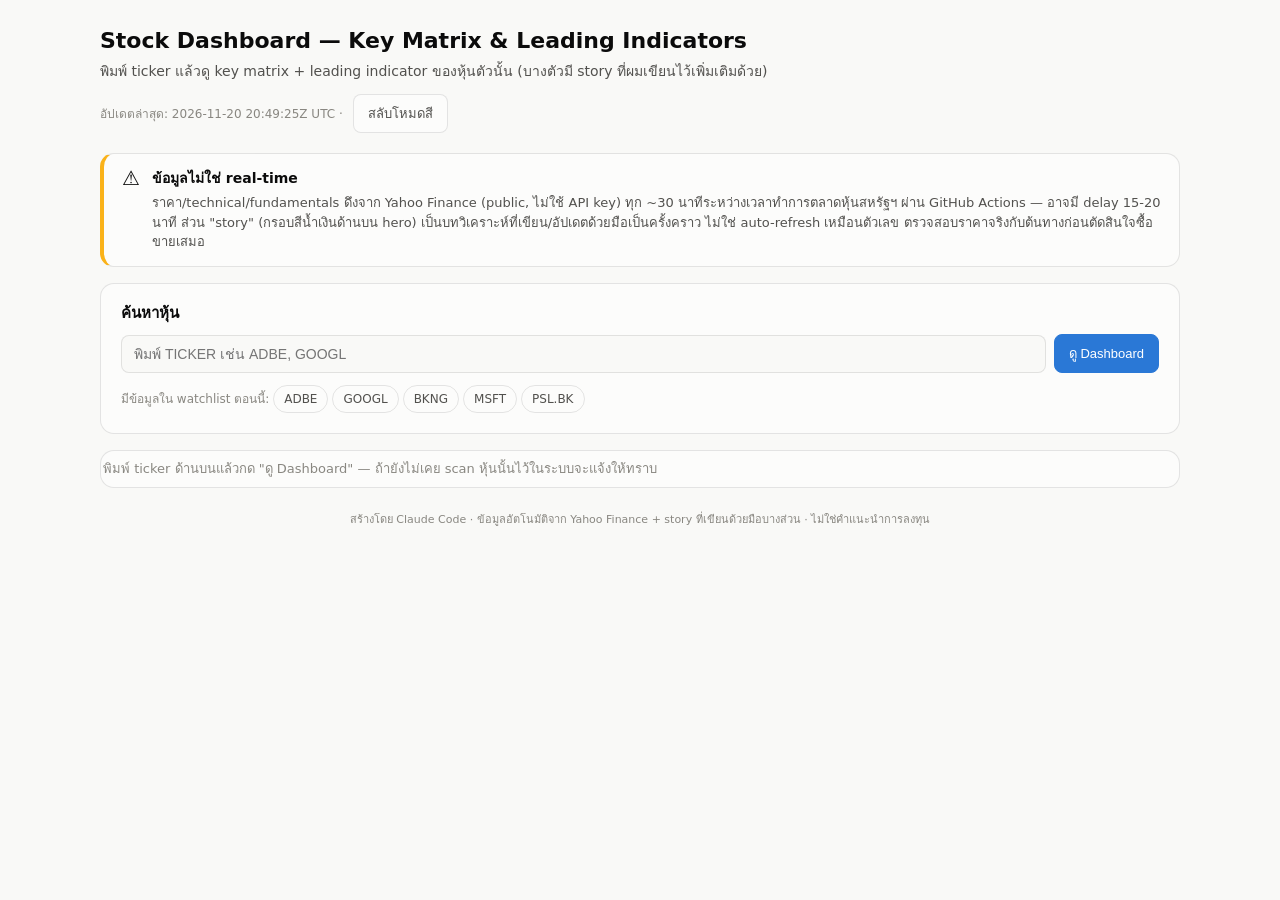
==== commit b54ed0d5: "Refresh stock dashboard scan [skip ci]" ====
--- a/dashboard/index.html
+++ b/dashboard/index.html
@@ -144,7 +144,7 @@
 <script>
 (function(){
   "use strict";
-  var DATA = {"ADBE": {"company": "Adobe Inc.", "exchange": "US", "price": "$221.68", "delta": "-2.00%", "deltaDir": "down", "range": "52-wk range $190.12 – $362.71", "sections": [{"title": "Growth &amp; Retention", "desc": "ตัวเลขที่บอกล่วงหน้าว่ารายได้อนาคตจะโตหรือชะลอ", "tiles": [{"label": "Ending ARR (Q2 FY26)", "value": "$27.1B", "note": "+12.5% YoY", "badge": "good"}, {"label": "Enterprise >$10M ARR", "value": ">20% YoY", "note": "โมเมนตัม enterprise แข็งแรง", "badge": "good"}, {"label": "2H FY26 organic ARR", "value": "ปรับลด ~$480M", "note": "เลื่อนขึ้นราคา + freemium shift", "badge": "warn"}]}, {"title": "AI Narrative", "desc": "ตัวขับเคลื่อนราคาหุ้นหลักปีนี้", "tiles": [{"label": "AI-first ARR", "value": ">$500M", "note": "โต 3 เท่า YoY", "badge": "good"}, {"label": "การแข่งขัน AI-native", "value": "แรงกดดันสูง", "note": "Canva/Figma/Midjourney/OpenAI", "badge": "critical"}]}, {"title": "Fundamentals (auto)", "desc": "คำนวณอัตโนมัติจาก Yahoo Finance ทุกรอบ scan", "tiles": [{"label": "Revenue Growth (YoY)", "value": "+12.9%", "note": "จาก Yahoo Finance quoteSummary", "badge": "good"}, {"label": "Gross Margin", "value": "89.3%", "note": "", "badge": "good"}, {"label": "Return on Equity", "value": "61.9%", "note": "", "badge": "good"}, {"label": "FCF Yield", "value": "10.5%", "note": "FCF / Enterprise Value", "badge": "good"}]}, {"title": "Valuation (auto)", "desc": "เกณฑ์ badge เป็น heuristic คร่าวๆ ไม่ใช่คำตัดสินว่าแพง/ถูก", "tiles": [{"label": "Trailing P/E", "value": "12.4x", "note": "", "badge": "good"}, {"label": "Forward P/E", "value": "8.1x", "note": "ประมาณการกำไรปีหน้า", "badge": "good"}, {"label": "PEG Ratio", "value": "0.54", "note": "PE เทียบกับอัตราการเติบโต — <1 มักถูกกว่าที่โต", "badge": "good"}, {"label": "Price/Sales", "value": "3.3x", "note": "", "badge": "warn"}]}], "technical": [{"label": "50D vs 200D MA", "value": "Death cross", "note": "50D $244.43 < 200D $246.62", "badge": "critical"}, {"label": "RSI (14D)", "value": "32.9", "note": "Neutral", "badge": "good"}, {"label": "Position in 52-wk range", "value": "-38.9% จากจุดสูงสุด", "note": "+16.6% เหนือจุดต่ำสุด 52 สัปดาห์", "badge": "warn"}], "sentiment": [{"label": "Consensus rating", "value": "Hold", "note": "33 analysts", "badge": "warn"}, {"label": "Avg. price target", "value": "$266.91", "note": "ช่วง $140–$373 · +20.4% จากราคาปัจจุบัน", "badge": "good"}], "signal_summary": {"good": 12, "warn": 4, "serious": 0, "critical": 2}, "news": [{"title": "Adobe vs. Synopsys: Which Technology Stock Is a Better Buy for 2027?", "publisher": "Motley Fool", "link": "https://finance.yahoo.com/markets/stocks/articles/adobe-vs-synopsys-technology-stock-181702230.html", "published_at": "2026-11-19"}, {"title": "CreatorIQ Appoints Ray Ball as Chief People Officer to Support Next Phase of Global Growth", "publisher": "Business Wire", "link": "https://finance.yahoo.com/small-business/articles/creatoriq-appoints-ray-ball-chief-140000530.html", "published_at": "2026-11-19"}, {"title": "How Risky Is Adobe Stock After Its Long Slide?", "publisher": "Trefis", "link": "https://finance.yahoo.com/markets/stocks/articles/risky-adobe-stock-long-slide-125410031.html", "published_at": "2026-11-19"}, {"title": "Adobe (ADBE) Is Printing Cash While Wall Street Writes Its Obituary", "publisher": "TipRanks", "link": "https://finance.yahoo.com/markets/stocks/articles/adobe-adbe-printing-cash-while-212000862.html", "published_at": "2026-11-18"}, {"title": "Michael Burry Is Doubling Down on Adobe Stock. Here's Why.", "publisher": "Barchart", "link": "https://finance.yahoo.com/markets/stocks/articles/michael-burry-doubling-down-adobe-184850023.html", "published_at": "2026-11-18"}], "scanned_at": "2026-11-19T21:03:06Z", "stale": false, "narrative": "Adobe กำลังอยู่ในจุดเปลี่ยนกลยุทธ์ครั้งใหญ่: ยอมลดเป้า ARR ครึ่งปีหลังลงเพื่อทุ่มไปกับ freemium (แจกฟรี Acrobat/Express ให้ฐานผู้ใช้ใหญ่ขึ้นก่อน แล้วค่อยแปลงเป็นลูกค้าจ่ายเงินทีหลัง) ตลาดยังไม่มั่นใจว่าแผนนี้จะได้ผลทันเวลา ก่อนที่คู่แข่ง AI-native อย่าง Canva/Figma/Midjourney จะแย่งส่วนแบ่งตลาด Creative Cloud ไปมากกว่านี้ — หุ้นเลยร่วงแรงกว่าที่ปัจจัยพื้นฐานบ่งชี้", "hero": {"title": "🎯 ARR Acceleration Watch — Q3 FY26", "question": "หลัง Adobe ลด 2H FY26 ARR guidance เพื่อทุ่มกลยุทธ์ freemium จะเร่ง ARR กลับมาตามเป้าได้หรือไม่ — ยังไม่มีคำตอบจนกว่าจะถึง earnings call ถัดไป", "items": [{"label": "FY26 Total ARR Growth Guide", "value": "10.2% YoY", "note": "รวม Semrush แล้ว"}, {"label": "Freemium MAU", "value": ">850M / ~90M", "note": "Acrobat+Express / Creative freemium"}, {"label": "Q3 FY26 Guidance", "value": "Rev $6.67–6.72B", "note": "สูงกว่า consensus เดิม"}, {"label": "ตัวกระตุ้นข่าวถัดไป", "value": "Q3 FY26 earnings", "note": "~ก.ย. 2026"}]}, "narrative_as_of": "2026-07-26", "narrative_sources": "Adobe Q2 FY2026 earnings release/call (manual research, ไม่ auto-refresh)"}, "GOOGL": {"company": "Alphabet Inc.", "exchange": "US", "price": "$272.66", "delta": "-3.46%", "deltaDir": "down", "range": "52-wk range $272.11 – $408.61", "sections": [{"title": "Segment Growth", "desc": "ธุรกิจแบบ diversified — ต้องดูแยกส่วน", "tiles": [{"label": "Total Revenue", "value": "$119.8B", "note": "+24% YoY", "badge": "good"}, {"label": "Search & Other Ads", "value": "+17% YoY", "note": "ชะลอตัวครั้งแรกใน 6 ไตรมาส", "badge": "warn"}, {"label": "Google Cloud", "value": "+82% YoY", "note": "Op. income $2.83B → $8.81B YoY", "badge": "good"}, {"label": "Cloud Backlog", "value": "$514B", "note": "+>$50B QoQ", "badge": "good"}]}, {"title": "AI Capex &amp; Monetization", "desc": "เงินลงทุน AI จะคุ้มค่าหรือกัดกินกำไรระยะสั้น", "tiles": [{"label": "FY2026 Capex", "value": "$195–205B", "note": "สูงกว่าคาด (~$186B)", "badge": "serious"}, {"label": "AI Overviews/Mode adoption", "value": "กำลังเปลี่ยนผ่าน", "note": "ยังไม่ชัดว่ากระทบ monetization แค่ไหน", "badge": "warn"}]}, {"title": "Fundamentals (auto)", "desc": "คำนวณอัตโนมัติจาก Yahoo Finance ทุกรอบ scan", "tiles": [{"label": "Revenue Growth (YoY)", "value": "+24.7%", "note": "จาก Yahoo Finance quoteSummary", "badge": "good"}, {"label": "Gross Margin", "value": "60.9%", "note": "", "badge": "good"}, {"label": "Return on Equity", "value": "44.3%", "note": "", "badge": "good"}, {"label": "FCF Yield", "value": "-0.0%", "note": "FCF / Enterprise Value", "badge": "warn"}]}, {"title": "Valuation (auto)", "desc": "เกณฑ์ badge เป็น heuristic คร่าวๆ ไม่ใช่คำตัดสินว่าแพง/ถูก", "tiles": [{"label": "Trailing P/E", "value": "14.2x", "note": "", "badge": "good"}, {"label": "Forward P/E", "value": "17.8x", "note": "ประมาณการกำไรปีหน้า", "badge": "good"}, {"label": "PEG Ratio", "value": "1.00", "note": "PE เทียบกับอัตราการเติบโต — <1 มักถูกกว่าที่โต", "badge": "warn"}, {"label": "Price/Sales", "value": "7.1x", "note": "", "badge": "warn"}]}], "technical": [{"label": "50D vs 200D MA", "value": "Death cross", "note": "50D $323.76 < 200D $337.30", "badge": "critical"}, {"label": "RSI (14D)", "value": "30.6", "note": "Neutral", "badge": "good"}, {"label": "Position in 52-wk range", "value": "-33.3% จากจุดสูงสุด", "note": "+0.2% เหนือจุดต่ำสุด 52 สัปดาห์", "badge": "good"}], "sentiment": [{"label": "Consensus rating", "value": "Strong Buy", "note": "53 analysts", "badge": "good"}, {"label": "Avg. price target", "value": "$400.15", "note": "ช่วง $300–$500 · +46.8% จากราคาปัจจุบัน", "badge": "good"}], "signal_summary": {"good": 12, "warn": 5, "serious": 1, "critical": 1}, "news": [{"title": "Can Google Borrow Another $100 Billion?", "publisher": "Trefis", "link": "https://finance.yahoo.com/markets/stocks/articles/google-borrow-another-100-billion-182321489.html", "published_at": "2026-11-19"}], "scanned_at": "2026-11-19T21:03:06Z", "stale": false, "narrative": "Alphabet กำลังพนันครั้งใหญ่กับ AI: ทุ่มงบ capex ปีนี้สูงถึง $195-205B สร้างศูนย์ข้อมูล ขณะที่ Search ซึ่งเป็นเครื่องทำเงินหลักเพิ่งเริ่มชะลอตัวเป็นครั้งแรกในรอบปีครึ่ง จากการที่ผู้ใช้เปลี่ยนพฤติกรรมไปใช้ AI Overviews/AI Mode และแชทบอทคู่แข่งมากขึ้น แต่ Google Cloud กำลังโตแรงสวนทาง (backlog แตะ 5 แสนล้านดอลลาร์) คำถามคือฝั่ง Cloud จะโตทันชดเชยฝั่ง Search และพิสูจน์ว่าเงินก้อนมหาศาลที่ทุ่มลงทุนคุ้มค่าจริงหรือไม่", "hero": {"title": "🎯 AI Capex Bet: Search Deceleration vs. Cloud Acceleration", "question": "Cloud ที่กำลังเร่งตัวแรงจะโตเร็วพอมาชดเชย Search ที่เริ่มชะลอ และพิสูจน์ผลตอบแทนจาก capex ก้อนใหญ่นี้ได้ทันเวลาก่อนตลาดหมดความอดทนหรือไม่", "items": [{"label": "Search & Other Ads (Q2 FY26)", "value": "$63.3B · +17% YoY", "note": "ชะลอตัวครั้งแรกในรอบ 6 ไตรมาส"}, {"label": "Google Cloud (Q2 FY26)", "value": "$24.77B · +82% YoY", "note": "Backlog $514B (+$50B QoQ)"}, {"label": "FY2026 Capex Guidance", "value": "$195–205B", "note": "สูงกว่าที่นักวิเคราะห์คาด"}, {"label": "ตัวกระตุ้นข่าวถัดไป", "value": "Q3 FY26 earnings", "note": "จับตา Search growth"}]}, "narrative_as_of": "2026-07-26", "narrative_sources": "Alphabet Q2 FY2026 earnings release, Futurum Group, CNBC, Seeking Alpha (manual research, ไม่ auto-refresh)"}, "BKNG": {"company": "Booking Holdings Inc.", "exchange": "US", "price": "$147.32", "delta": "-3.89%", "deltaDir": "down", "range": "52-wk range $146.28 – $220.81", "sections": [{"title": "Growth &amp; Marketplace Health", "desc": "ตัวเลขที่บอกล่วงหน้าว่าธุรกิจ OTA core ยังแข็งแรงหรือชะลอ", "tiles": [{"label": "Gross Bookings Growth (Q1)", "value": "+15% YoY", "note": "+8% constant currency", "badge": "good"}, {"label": "Revenue Growth (Q1)", "value": "+16% YoY", "note": "+10% constant currency", "badge": "good"}, {"label": "FY26 Gross Bookings Guide", "value": "High-single / low-double digit %", "note": "Adjusted EBITDA คาดโตเร็วกว่ารายได้", "badge": "warn"}]}, {"title": "AI Disintermediation Risk", "desc": "ความเสี่ยงที่ AI agent จะตัด OTA ออกจากตรงกลางการจอง", "tiles": [{"label": "AI agent threat level", "value": "ยังไม่ชัดเจน", "note": "OpenAI ถอยจาก direct checkout แต่ความเสี่ยงระยะยาวยังอยู่", "badge": "warn"}, {"label": "Booking's counter-strategy", "value": "Connected trip + Genius ecosystem", "note": "พยายามผูกผู้ใช้ไว้ในระบบตัวเอง ผ่าน partnership กับ OpenAI/Anthropic/Google/Amazon", "badge": "warn"}]}, {"title": "Fundamentals (auto)", "desc": "คำนวณอัตโนมัติจาก Yahoo Finance ทุกรอบ scan", "tiles": [{"label": "Revenue Growth (YoY)", "value": "-1.3%", "note": "จาก Yahoo Finance quoteSummary", "badge": "critical"}, {"label": "Gross Margin", "value": "87.2%", "note": "", "badge": "good"}, {"label": "FCF Yield", "value": "6.4%", "note": "FCF / Enterprise Value", "badge": "good"}]}, {"title": "Valuation (auto)", "desc": "เกณฑ์ badge เป็น heuristic คร่าวๆ ไม่ใช่คำตัดสินว่าแพง/ถูก", "tiles": [{"label": "Trailing P/E", "value": "16.0x", "note": "", "badge": "good"}, {"label": "Forward P/E", "value": "12.0x", "note": "ประมาณการกำไรปีหน้า", "badge": "good"}, {"label": "PEG Ratio", "value": "0.57", "note": "PE เทียบกับอัตราการเติบโต — <1 มักถูกกว่าที่โต", "badge": "good"}, {"label": "Price/Sales", "value": "3.9x", "note": "", "badge": "warn"}]}], "technical": [{"label": "50D vs 200D MA", "value": "Death cross", "note": "50D $160.49 < 200D $173.84", "badge": "critical"}, {"label": "RSI (14D)", "value": "36.7", "note": "Neutral", "badge": "good"}, {"label": "Position in 52-wk range", "value": "-33.3% จากจุดสูงสุด", "note": "+0.7% เหนือจุดต่ำสุด 52 สัปดาห์", "badge": "good"}], "sentiment": [{"label": "Consensus rating", "value": "Buy", "note": "34 analysts", "badge": "good"}, {"label": "Avg. price target", "value": "$215.53", "note": "ช่วง $150–$267 · +46.3% จากราคาปัจจุบัน", "badge": "good"}], "signal_summary": {"good": 11, "warn": 4, "serious": 0, "critical": 2}, "news": [], "scanned_at": "2026-11-19T21:03:06Z", "stale": false, "narrative": "Booking Holdings (เจ้าของ Booking.com, Priceline, Agoda, Kayak) ร่วงลงมาแล้วราว 15% ตั้งแต่ต้นปี ส่วนใหญ่จากความกลัวว่า AI agent (เช่น ChatGPT, Gemini) จะกลายเป็น \"ประตูหน้า\" ในการจองทริปแทน OTA ทำให้ Booking กลายเป็นแค่ผู้ให้บริการหลังบ้านที่ถูกบีบมาร์จิ้น ข่าวดีคือเดือนมีนาคม 2026 OpenAI ประกาศถอยจากการให้ ChatGPT เช็คเอาต์ตรงเพราะผู้ใช้ค้นข้อมูลในแชทแต่ไปจ่ายเงินที่แอปอื่น ทำให้หุ้นกลุ่ม OTA เด้งแรง (BKNG +8% วันเดียว) คำถามคือความกลัวเรื่อง AI disintermediation นี้ถูกราคาไปมากพอหรือยัง และไตรมาสหน้าการเติบโตจะฟื้นจากที่ guide ไว้ต่ำแค่ไหน", "hero": {"title": "🎯 AI Disintermediation Fear vs. Growth Deceleration — Q2 FY26", "question": "หุ้นร่วง 15% YTD หลักๆ จาก AI agent disruption fear (แม้ OpenAI จะถอยจาก direct checkout แล้ว) ขณะเดียวกัน guidance ไตรมาส 2 เองก็ชะลอจาก room nights +5.9% เหลือ guide แค่ +2-4% (ส่วนหนึ่งจากผลกระทบความขัดแย้งตะวันออกกลาง) ต้องแยกให้ออกว่าราคาที่ร่วงมาสะท้อนความกลัวเกินจริงหรือสะท้อนการชะลอตัวจริงกันแน่", "items": [{"label": "Q1 FY26 Room Nights", "value": "338M · +5.9% YoY", "note": "Gross bookings +15% YoY"}, {"label": "Q2 FY26 Guidance", "value": "Room nights +2-4%", "note": "ชะลอจาก Q1 ส่วนหนึ่งจาก Middle East conflict"}, {"label": "OpenAI checkout retreat", "value": "มี.ค. 2026", "note": "BKNG +8% วันเดียวหลังข่าว — คลายกังวล AI disintermediation ชั่วคราว"}, {"label": "ตัวกระตุ้นข่าวถัดไป", "value": "Q2 FY26 earnings", "note": "4 ส.ค. 2026 — consensus EPS $2.50, revenue $7.33B"}]}, "narrative_as_of": "2026-07-26", "narrative_sources": "Booking Holdings Q1 FY2026 earnings release, PhocusWire, Skift, Seeking Alpha (manual research, ไม่ auto-refresh)"}, "MSFT": {"company": "Microsoft Corporation", "exchange": "US", "price": "$498.30", "delta": "-1.78%", "deltaDir": "down", "range": "52-wk range $349.20 – $559.15", "sections": [{"title": "Fundamentals (auto)", "desc": "คำนวณอัตโนมัติจาก Yahoo Finance ทุกรอบ scan", "tiles": [{"label": "Revenue Growth (YoY)", "value": "+18.8%", "note": "จาก Yahoo Finance quoteSummary", "badge": "good"}, {"label": "Gross Margin", "value": "67.7%", "note": "", "badge": "good"}, {"label": "Return on Equity", "value": "34.2%", "note": "", "badge": "good"}, {"label": "FCF Yield", "value": "0.1%", "note": "FCF / Enterprise Value", "badge": "good"}]}, {"title": "Valuation (auto)", "desc": "เกณฑ์ badge เป็น heuristic คร่าวๆ ไม่ใช่คำตัดสินว่าแพง/ถูก", "tiles": [{"label": "Trailing P/E", "value": "26.0x", "note": "", "badge": "good"}, {"label": "Forward P/E", "value": "20.6x", "note": "ประมาณการกำไรปีหน้า", "badge": "good"}, {"label": "PEG Ratio", "value": "1.50", "note": "PE เทียบกับอัตราการเติบโต — <1 มักถูกกว่าที่โต", "badge": "warn"}, {"label": "Price/Sales", "value": "10.7x", "note": "", "badge": "warn"}]}], "technical": [{"label": "50D vs 200D MA", "value": "Golden trend", "note": "50D $520.06 > 200D $443.18", "badge": "good"}, {"label": "RSI (14D)", "value": "39.2", "note": "Neutral", "badge": "good"}, {"label": "Position in 52-wk range", "value": "-10.9% จากจุดสูงสุด", "note": "+42.7% เหนือจุดต่ำสุด 52 สัปดาห์", "badge": "warn"}], "sentiment": [{"label": "Consensus rating", "value": "Strong Buy", "note": "54 analysts", "badge": "good"}, {"label": "Avg. price target", "value": "$636.12", "note": "ช่วง $440–$870 · +27.7% จากราคาปัจจุบัน", "badge": "good"}], "signal_summary": {"good": 10, "warn": 3, "serious": 0, "critical": 0}, "news": [{"title": "Microsoft well positioned to weather AI slowdown, says Jefferies after Ignite meetings", "publisher": "Proactive", "link": "https://finance.yahoo.com/technology/ai/articles/microsoft-well-positioned-weather-ai-183000116.html", "published_at": "2026-11-19"}], "scanned_at": "2026-11-19T21:03:05Z", "stale": false}, "PSL.BK": {"company": "Precious Shipping Public Company Limited", "exchange": "SET", "price": "฿8.38", "delta": "-0.48%", "deltaDir": "down", "range": "52-wk range ฿5.70 – ฿11.40", "sections": [{"title": "Fundamentals (auto)", "desc": "คำนวณอัตโนมัติจาก Yahoo Finance ทุกรอบ scan", "tiles": [{"label": "Revenue Growth (YoY)", "value": "+49.6%", "note": "จาก Yahoo Finance quoteSummary", "badge": "good"}, {"label": "Gross Margin", "value": "66.7%", "note": "", "badge": "good"}, {"label": "Return on Equity", "value": "10.6%", "note": "", "badge": "good"}, {"label": "FCF Yield", "value": "-22.0%", "note": "FCF / Enterprise Value", "badge": "warn"}]}, {"title": "Valuation (auto)", "desc": "เกณฑ์ badge เป็น heuristic คร่าวๆ ไม่ใช่คำตัดสินว่าแพง/ถูก", "tiles": [{"label": "Trailing P/E", "value": "7.4x", "note": "", "badge": "good"}, {"label": "Forward P/E", "value": "21.2x", "note": "ประมาณการกำไรปีหน้า", "badge": "good"}, {"label": "PEG Ratio", "value": "0.27", "note": "PE เทียบกับอัตราการเติบโต — <1 มักถูกกว่าที่โต", "badge": "good"}, {"label": "Price/Sales", "value": "1.8x", "note": "", "badge": "warn"}]}], "technical": [{"label": "50D vs 200D MA", "value": "Golden trend", "note": "50D ฿9.64 > 200D ฿8.09", "badge": "good"}, {"label": "RSI (14D)", "value": "33.9", "note": "Neutral", "badge": "good"}, {"label": "Position in 52-wk range", "value": "-26.5% จากจุดสูงสุด", "note": "+47.0% เหนือจุดต่ำสุด 52 สัปดาห์", "badge": "warn"}], "sentiment": [{"label": "Consensus rating", "value": "None", "note": "2 analysts", "badge": "warn"}, {"label": "Avg. price target", "value": "฿8.90", "note": "ช่วง ฿7–฿11 · +6.2% จากราคาปัจจุบัน", "badge": "good"}], "signal_summary": {"good": 9, "warn": 4, "serious": 0, "critical": 0}, "news": [{"title": "PSL แจ้งตั้ง 4 บริษัทย่อยใหม่ “สิงคโปร์” ลุยธุรกิจเจ้าของเรือ", "publisher": "KAOHOON", "link": "https://www.kaohoon.com/news/880173", "published_at": "2026-11-11"}, {"title": "PSL รายงานการจัดตั้งบริษัทย่อยใหม่ของบริษัทฯ", "publisher": "SET", "link": "https://www.set.or.th/th/market/news-and-alert/newsdetails?id=107563401&symbol=PSL", "published_at": "2026-11-11"}, {"title": "PSL ปรับทัพใหม่ ตั้ง กอตัม คูรานา เป็นกรรมการผู้จัดการคนใหม่แทน คาลิด มอยนูดดิน ฮาชิม ที่ได้รับแต่งตั้งให้ดำรงตำแหน่งรองประธานกรรมการบริหาร มีผล 1 มกราคม 2570", "publisher": "HOI", "link": "https://www.hooninside.com/news-feed/421764/view/", "published_at": "2026-11-06"}, {"title": "PSL การแต่งตั้งรองประธานกรรมการบริหารและการเปลี่ยนแปลงกรรมการผู้จัดการ", "publisher": "SET", "link": "https://www.set.or.th/th/market/news-and-alert/newsdetails?id=107388701&symbol=PSL", "published_at": "2026-11-06"}, {"title": "RCL กำไร Q3 โต 65% ปันผล 0.50 บาท “PSL” เคาะจ่าย 10 สต. XD 19 พ.ย.นี้", "publisher": "HOONSMART", "link": "https://hoonsmart.com/archives/447405", "published_at": "2026-11-06"}], "scanned_at": "2026-11-19T21:03:07Z", "stale": false}};
+  var DATA = {"ADBE": {"company": "Adobe Inc.", "exchange": "US", "price": "$219.57", "delta": "-0.95%", "deltaDir": "down", "range": "52-wk range $190.12 – $362.71", "sections": [{"title": "Growth &amp; Retention", "desc": "ตัวเลขที่บอกล่วงหน้าว่ารายได้อนาคตจะโตหรือชะลอ", "tiles": [{"label": "Ending ARR (Q2 FY26)", "value": "$27.1B", "note": "+12.5% YoY", "badge": "good"}, {"label": "Enterprise >$10M ARR", "value": ">20% YoY", "note": "โมเมนตัม enterprise แข็งแรง", "badge": "good"}, {"label": "2H FY26 organic ARR", "value": "ปรับลด ~$480M", "note": "เลื่อนขึ้นราคา + freemium shift", "badge": "warn"}]}, {"title": "AI Narrative", "desc": "ตัวขับเคลื่อนราคาหุ้นหลักปีนี้", "tiles": [{"label": "AI-first ARR", "value": ">$500M", "note": "โต 3 เท่า YoY", "badge": "good"}, {"label": "การแข่งขัน AI-native", "value": "แรงกดดันสูง", "note": "Canva/Figma/Midjourney/OpenAI", "badge": "critical"}]}, {"title": "Fundamentals (auto)", "desc": "คำนวณอัตโนมัติจาก Yahoo Finance ทุกรอบ scan", "tiles": [{"label": "Revenue Growth (YoY)", "value": "+12.9%", "note": "จาก Yahoo Finance quoteSummary", "badge": "good"}, {"label": "Gross Margin", "value": "89.3%", "note": "", "badge": "good"}, {"label": "Return on Equity", "value": "61.9%", "note": "", "badge": "good"}, {"label": "FCF Yield", "value": "10.7%", "note": "FCF / Enterprise Value", "badge": "good"}]}, {"title": "Valuation (auto)", "desc": "เกณฑ์ badge เป็น heuristic คร่าวๆ ไม่ใช่คำตัดสินว่าแพง/ถูก", "tiles": [{"label": "Trailing P/E", "value": "12.3x", "note": "", "badge": "good"}, {"label": "Forward P/E", "value": "8.0x", "note": "ประมาณการกำไรปีหน้า", "badge": "good"}, {"label": "PEG Ratio", "value": "0.54", "note": "PE เทียบกับอัตราการเติบโต — <1 มักถูกกว่าที่โต", "badge": "good"}, {"label": "Price/Sales", "value": "3.3x", "note": "", "badge": "warn"}]}], "technical": [{"label": "50D vs 200D MA", "value": "Death cross", "note": "50D $243.78 < 200D $246.37", "badge": "critical"}, {"label": "RSI (14D)", "value": "31.8", "note": "Neutral", "badge": "good"}, {"label": "Position in 52-wk range", "value": "-39.5% จากจุดสูงสุด", "note": "+15.5% เหนือจุดต่ำสุด 52 สัปดาห์", "badge": "warn"}], "sentiment": [{"label": "Consensus rating", "value": "Hold", "note": "33 analysts", "badge": "warn"}, {"label": "Avg. price target", "value": "$266.91", "note": "ช่วง $140–$373 · +21.6% จากราคาปัจจุบัน", "badge": "good"}], "signal_summary": {"good": 12, "warn": 4, "serious": 0, "critical": 2}, "news": [{"title": "Adobe (ADBE) Joins 40 Plus Groups Launching The AI Transparency Initiative", "publisher": "Simply Wall St.", "link": "https://finance.yahoo.com/technology/ai/articles/adobe-adbe-joins-40-plus-201324152.html", "published_at": "2026-11-20"}, {"title": "Snowflake vs. Adobe: Which Enterprise AI Stock Is a Better Buy?", "publisher": "Zacks", "link": "https://finance.yahoo.com/technology/ai/articles/snowflake-vs-adobe-enterprise-ai-155800527.html", "published_at": "2026-11-20"}, {"title": "Adobe Systems (ADBE) Stock Moves -2.00%: What You Should Know", "publisher": "Zacks", "link": "https://finance.yahoo.com/markets/stocks/articles/adobe-systems-adbe-stock-moves-214502521.html", "published_at": "2026-11-19"}, {"title": "Adobe vs. Synopsys: Which Technology Stock Is a Better Buy for 2027?", "publisher": "Motley Fool", "link": "https://finance.yahoo.com/markets/stocks/articles/adobe-vs-synopsys-technology-stock-181702230.html", "published_at": "2026-11-19"}, {"title": "CreatorIQ Appoints Ray Ball as Chief People Officer to Support Next Phase of Global Growth", "publisher": "Business Wire", "link": "https://finance.yahoo.com/small-business/articles/creatoriq-appoints-ray-ball-chief-140000530.html", "published_at": "2026-11-19"}], "scanned_at": "2026-11-20T20:49:24Z", "stale": false, "narrative": "Adobe กำลังอยู่ในจุดเปลี่ยนกลยุทธ์ครั้งใหญ่: ยอมลดเป้า ARR ครึ่งปีหลังลงเพื่อทุ่มไปกับ freemium (แจกฟรี Acrobat/Express ให้ฐานผู้ใช้ใหญ่ขึ้นก่อน แล้วค่อยแปลงเป็นลูกค้าจ่ายเงินทีหลัง) ตลาดยังไม่มั่นใจว่าแผนนี้จะได้ผลทันเวลา ก่อนที่คู่แข่ง AI-native อย่าง Canva/Figma/Midjourney จะแย่งส่วนแบ่งตลาด Creative Cloud ไปมากกว่านี้ — หุ้นเลยร่วงแรงกว่าที่ปัจจัยพื้นฐานบ่งชี้", "hero": {"title": "🎯 ARR Acceleration Watch — Q3 FY26", "question": "หลัง Adobe ลด 2H FY26 ARR guidance เพื่อทุ่มกลยุทธ์ freemium จะเร่ง ARR กลับมาตามเป้าได้หรือไม่ — ยังไม่มีคำตอบจนกว่าจะถึง earnings call ถัดไป", "items": [{"label": "FY26 Total ARR Growth Guide", "value": "10.2% YoY", "note": "รวม Semrush แล้ว"}, {"label": "Freemium MAU", "value": ">850M / ~90M", "note": "Acrobat+Express / Creative freemium"}, {"label": "Q3 FY26 Guidance", "value": "Rev $6.67–6.72B", "note": "สูงกว่า consensus เดิม"}, {"label": "ตัวกระตุ้นข่าวถัดไป", "value": "Q3 FY26 earnings", "note": "~ก.ย. 2026"}]}, "narrative_as_of": "2026-07-26", "narrative_sources": "Adobe Q2 FY2026 earnings release/call (manual research, ไม่ auto-refresh)"}, "GOOGL": {"company": "Alphabet Inc.", "exchange": "US", "price": "$267.94", "delta": "-1.73%", "deltaDir": "down", "range": "52-wk range $265.66 – $408.61", "sections": [{"title": "Segment Growth", "desc": "ธุรกิจแบบ diversified — ต้องดูแยกส่วน", "tiles": [{"label": "Total Revenue", "value": "$119.8B", "note": "+24% YoY", "badge": "good"}, {"label": "Search & Other Ads", "value": "+17% YoY", "note": "ชะลอตัวครั้งแรกใน 6 ไตรมาส", "badge": "warn"}, {"label": "Google Cloud", "value": "+82% YoY", "note": "Op. income $2.83B → $8.81B YoY", "badge": "good"}, {"label": "Cloud Backlog", "value": "$514B", "note": "+>$50B QoQ", "badge": "good"}]}, {"title": "AI Capex &amp; Monetization", "desc": "เงินลงทุน AI จะคุ้มค่าหรือกัดกินกำไรระยะสั้น", "tiles": [{"label": "FY2026 Capex", "value": "$195–205B", "note": "สูงกว่าคาด (~$186B)", "badge": "serious"}, {"label": "AI Overviews/Mode adoption", "value": "กำลังเปลี่ยนผ่าน", "note": "ยังไม่ชัดว่ากระทบ monetization แค่ไหน", "badge": "warn"}]}, {"title": "Fundamentals (auto)", "desc": "คำนวณอัตโนมัติจาก Yahoo Finance ทุกรอบ scan", "tiles": [{"label": "Revenue Growth (YoY)", "value": "+24.7%", "note": "จาก Yahoo Finance quoteSummary", "badge": "good"}, {"label": "Gross Margin", "value": "60.9%", "note": "", "badge": "good"}, {"label": "Return on Equity", "value": "44.3%", "note": "", "badge": "good"}, {"label": "FCF Yield", "value": "-0.0%", "note": "FCF / Enterprise Value", "badge": "warn"}]}, {"title": "Valuation (auto)", "desc": "เกณฑ์ badge เป็น heuristic คร่าวๆ ไม่ใช่คำตัดสินว่าแพง/ถูก", "tiles": [{"label": "Trailing P/E", "value": "14.0x", "note": "", "badge": "good"}, {"label": "Forward P/E", "value": "17.5x", "note": "ประมาณการกำไรปีหน้า", "badge": "good"}, {"label": "PEG Ratio", "value": "1.00", "note": "PE เทียบกับอัตราการเติบโต — <1 มักถูกกว่าที่โต", "badge": "warn"}, {"label": "Price/Sales", "value": "7.0x", "note": "", "badge": "warn"}]}], "technical": [{"label": "50D vs 200D MA", "value": "Death cross", "note": "50D $322.35 < 200D $336.99", "badge": "critical"}, {"label": "RSI (14D)", "value": "28.7", "note": "Oversold", "badge": "warn"}, {"label": "Position in 52-wk range", "value": "-34.4% จากจุดสูงสุด", "note": "+0.9% เหนือจุดต่ำสุด 52 สัปดาห์", "badge": "good"}], "sentiment": [{"label": "Consensus rating", "value": "Strong Buy", "note": "53 analysts", "badge": "good"}, {"label": "Avg. price target", "value": "$400.15", "note": "ช่วง $300–$500 · +49.3% จากราคาปัจจุบัน", "badge": "good"}], "signal_summary": {"good": 11, "warn": 6, "serious": 1, "critical": 1}, "news": [], "scanned_at": "2026-11-20T20:49:24Z", "stale": false, "narrative": "Alphabet กำลังพนันครั้งใหญ่กับ AI: ทุ่มงบ capex ปีนี้สูงถึง $195-205B สร้างศูนย์ข้อมูล ขณะที่ Search ซึ่งเป็นเครื่องทำเงินหลักเพิ่งเริ่มชะลอตัวเป็นครั้งแรกในรอบปีครึ่ง จากการที่ผู้ใช้เปลี่ยนพฤติกรรมไปใช้ AI Overviews/AI Mode และแชทบอทคู่แข่งมากขึ้น แต่ Google Cloud กำลังโตแรงสวนทาง (backlog แตะ 5 แสนล้านดอลลาร์) คำถามคือฝั่ง Cloud จะโตทันชดเชยฝั่ง Search และพิสูจน์ว่าเงินก้อนมหาศาลที่ทุ่มลงทุนคุ้มค่าจริงหรือไม่", "hero": {"title": "🎯 AI Capex Bet: Search Deceleration vs. Cloud Acceleration", "question": "Cloud ที่กำลังเร่งตัวแรงจะโตเร็วพอมาชดเชย Search ที่เริ่มชะลอ และพิสูจน์ผลตอบแทนจาก capex ก้อนใหญ่นี้ได้ทันเวลาก่อนตลาดหมดความอดทนหรือไม่", "items": [{"label": "Search & Other Ads (Q2 FY26)", "value": "$63.3B · +17% YoY", "note": "ชะลอตัวครั้งแรกในรอบ 6 ไตรมาส"}, {"label": "Google Cloud (Q2 FY26)", "value": "$24.77B · +82% YoY", "note": "Backlog $514B (+$50B QoQ)"}, {"label": "FY2026 Capex Guidance", "value": "$195–205B", "note": "สูงกว่าที่นักวิเคราะห์คาด"}, {"label": "ตัวกระตุ้นข่าวถัดไป", "value": "Q3 FY26 earnings", "note": "จับตา Search growth"}]}, "narrative_as_of": "2026-07-26", "narrative_sources": "Alphabet Q2 FY2026 earnings release, Futurum Group, CNBC, Seeking Alpha (manual research, ไม่ auto-refresh)"}, "BKNG": {"company": "Booking Holdings Inc.", "exchange": "US", "price": "$145.93", "delta": "-0.95%", "deltaDir": "down", "range": "52-wk range $145.00 – $220.81", "sections": [{"title": "Growth &amp; Marketplace Health", "desc": "ตัวเลขที่บอกล่วงหน้าว่าธุรกิจ OTA core ยังแข็งแรงหรือชะลอ", "tiles": [{"label": "Gross Bookings Growth (Q1)", "value": "+15% YoY", "note": "+8% constant currency", "badge": "good"}, {"label": "Revenue Growth (Q1)", "value": "+16% YoY", "note": "+10% constant currency", "badge": "good"}, {"label": "FY26 Gross Bookings Guide", "value": "High-single / low-double digit %", "note": "Adjusted EBITDA คาดโตเร็วกว่ารายได้", "badge": "warn"}]}, {"title": "AI Disintermediation Risk", "desc": "ความเสี่ยงที่ AI agent จะตัด OTA ออกจากตรงกลางการจอง", "tiles": [{"label": "AI agent threat level", "value": "ยังไม่ชัดเจน", "note": "OpenAI ถอยจาก direct checkout แต่ความเสี่ยงระยะยาวยังอยู่", "badge": "warn"}, {"label": "Booking's counter-strategy", "value": "Connected trip + Genius ecosystem", "note": "พยายามผูกผู้ใช้ไว้ในระบบตัวเอง ผ่าน partnership กับ OpenAI/Anthropic/Google/Amazon", "badge": "warn"}]}, {"title": "Fundamentals (auto)", "desc": "คำนวณอัตโนมัติจาก Yahoo Finance ทุกรอบ scan", "tiles": [{"label": "Revenue Growth (YoY)", "value": "-1.3%", "note": "จาก Yahoo Finance quoteSummary", "badge": "critical"}, {"label": "Gross Margin", "value": "87.2%", "note": "", "badge": "good"}, {"label": "FCF Yield", "value": "6.6%", "note": "FCF / Enterprise Value", "badge": "good"}]}, {"title": "Valuation (auto)", "desc": "เกณฑ์ badge เป็น heuristic คร่าวๆ ไม่ใช่คำตัดสินว่าแพง/ถูก", "tiles": [{"label": "Trailing P/E", "value": "15.8x", "note": "", "badge": "good"}, {"label": "Forward P/E", "value": "11.9x", "note": "ประมาณการกำไรปีหน้า", "badge": "good"}, {"label": "PEG Ratio", "value": "0.57", "note": "PE เทียบกับอัตราการเติบโต — <1 มักถูกกว่าที่โต", "badge": "good"}, {"label": "Price/Sales", "value": "3.9x", "note": "", "badge": "warn"}]}], "technical": [{"label": "50D vs 200D MA", "value": "Death cross", "note": "50D $159.93 < 200D $173.68", "badge": "critical"}, {"label": "RSI (14D)", "value": "35.6", "note": "Neutral", "badge": "good"}, {"label": "Position in 52-wk range", "value": "-33.9% จากจุดสูงสุด", "note": "+0.6% เหนือจุดต่ำสุด 52 สัปดาห์", "badge": "good"}], "sentiment": [{"label": "Consensus rating", "value": "Buy", "note": "34 analysts", "badge": "good"}, {"label": "Avg. price target", "value": "$215.53", "note": "ช่วง $150–$267 · +47.7% จากราคาปัจจุบัน", "badge": "good"}], "signal_summary": {"good": 11, "warn": 4, "serious": 0, "critical": 2}, "news": [{"title": "Can Booking Holdings Stock Jump 40%?", "publisher": "Trefis", "link": "https://finance.yahoo.com/markets/stocks/articles/booking-holdings-stock-jump-40-180726161.html", "published_at": "2026-11-20"}, {"title": "Bernstein Adjusts Price Target on Booking to $172 From $188", "publisher": "MT Newswires", "link": "https://finance.yahoo.com/markets/stocks/articles/bernstein-adjusts-price-target-booking-105417996.html", "published_at": "2026-11-20"}, {"title": "Neon Nights, Real Sunsets: Agoda Sees Asian Searches for Miami Stays More Than Double as the Year's Most Anticipated Video Game Launches", "publisher": "PR Newswire", "link": "https://finance.yahoo.com/small-business/articles/neon-nights-real-sunsets-agoda-120200194.html", "published_at": "2026-11-19"}, {"title": "Can Booking Holdings Stock Rally 50% After This Dip?", "publisher": "Trefis", "link": "https://finance.yahoo.com/markets/stocks/articles/booking-holdings-stock-rally-50-110032895.html", "published_at": "2026-11-19"}, {"title": "Globetrotting with Purpose, Planning with AI: Agoda Reveals How South Koreans Plan to Travel in 2027", "publisher": "PR Newswire", "link": "https://finance.yahoo.com/technology/ai/articles/globetrotting-purpose-planning-ai-agoda-000500906.html", "published_at": "2026-11-19"}], "scanned_at": "2026-11-20T20:49:24Z", "stale": false, "narrative": "Booking Holdings (เจ้าของ Booking.com, Priceline, Agoda, Kayak) ร่วงลงมาแล้วราว 15% ตั้งแต่ต้นปี ส่วนใหญ่จากความกลัวว่า AI agent (เช่น ChatGPT, Gemini) จะกลายเป็น \"ประตูหน้า\" ในการจองทริปแทน OTA ทำให้ Booking กลายเป็นแค่ผู้ให้บริการหลังบ้านที่ถูกบีบมาร์จิ้น ข่าวดีคือเดือนมีนาคม 2026 OpenAI ประกาศถอยจากการให้ ChatGPT เช็คเอาต์ตรงเพราะผู้ใช้ค้นข้อมูลในแชทแต่ไปจ่ายเงินที่แอปอื่น ทำให้หุ้นกลุ่ม OTA เด้งแรง (BKNG +8% วันเดียว) คำถามคือความกลัวเรื่อง AI disintermediation นี้ถูกราคาไปมากพอหรือยัง และไตรมาสหน้าการเติบโตจะฟื้นจากที่ guide ไว้ต่ำแค่ไหน", "hero": {"title": "🎯 AI Disintermediation Fear vs. Growth Deceleration — Q2 FY26", "question": "หุ้นร่วง 15% YTD หลักๆ จาก AI agent disruption fear (แม้ OpenAI จะถอยจาก direct checkout แล้ว) ขณะเดียวกัน guidance ไตรมาส 2 เองก็ชะลอจาก room nights +5.9% เหลือ guide แค่ +2-4% (ส่วนหนึ่งจากผลกระทบความขัดแย้งตะวันออกกลาง) ต้องแยกให้ออกว่าราคาที่ร่วงมาสะท้อนความกลัวเกินจริงหรือสะท้อนการชะลอตัวจริงกันแน่", "items": [{"label": "Q1 FY26 Room Nights", "value": "338M · +5.9% YoY", "note": "Gross bookings +15% YoY"}, {"label": "Q2 FY26 Guidance", "value": "Room nights +2-4%", "note": "ชะลอจาก Q1 ส่วนหนึ่งจาก Middle East conflict"}, {"label": "OpenAI checkout retreat", "value": "มี.ค. 2026", "note": "BKNG +8% วันเดียวหลังข่าว — คลายกังวล AI disintermediation ชั่วคราว"}, {"label": "ตัวกระตุ้นข่าวถัดไป", "value": "Q2 FY26 earnings", "note": "4 ส.ค. 2026 — consensus EPS $2.50, revenue $7.33B"}]}, "narrative_as_of": "2026-07-26", "narrative_sources": "Booking Holdings Q1 FY2026 earnings release, PhocusWire, Skift, Seeking Alpha (manual research, ไม่ auto-refresh)"}, "MSFT": {"company": "Microsoft Corporation", "exchange": "US", "price": "$485.48", "delta": "-2.57%", "deltaDir": "down", "range": "52-wk range $349.20 – $559.15", "sections": [{"title": "Fundamentals (auto)", "desc": "คำนวณอัตโนมัติจาก Yahoo Finance ทุกรอบ scan", "tiles": [{"label": "Revenue Growth (YoY)", "value": "+18.8%", "note": "จาก Yahoo Finance quoteSummary", "badge": "good"}, {"label": "Gross Margin", "value": "67.7%", "note": "", "badge": "good"}, {"label": "Return on Equity", "value": "34.2%", "note": "", "badge": "good"}, {"label": "FCF Yield", "value": "0.1%", "note": "FCF / Enterprise Value", "badge": "good"}]}, {"title": "Valuation (auto)", "desc": "เกณฑ์ badge เป็น heuristic คร่าวๆ ไม่ใช่คำตัดสินว่าแพง/ถูก", "tiles": [{"label": "Trailing P/E", "value": "25.3x", "note": "", "badge": "good"}, {"label": "Forward P/E", "value": "20.1x", "note": "ประมาณการกำไรปีหน้า", "badge": "good"}, {"label": "PEG Ratio", "value": "1.50", "note": "PE เทียบกับอัตราการเติบโต — <1 มักถูกกว่าที่โต", "badge": "warn"}, {"label": "Price/Sales", "value": "10.4x", "note": "", "badge": "warn"}]}], "technical": [{"label": "50D vs 200D MA", "value": "Golden trend", "note": "50D $519.86 > 200D $443.64", "badge": "good"}, {"label": "RSI (14D)", "value": "35.0", "note": "Neutral", "badge": "good"}, {"label": "Position in 52-wk range", "value": "-13.2% จากจุดสูงสุด", "note": "+39.0% เหนือจุดต่ำสุด 52 สัปดาห์", "badge": "warn"}], "sentiment": [{"label": "Consensus rating", "value": "Strong Buy", "note": "54 analysts", "badge": "good"}, {"label": "Avg. price target", "value": "$636.12", "note": "ช่วง $440–$870 · +31.0% จากราคาปัจจุบัน", "badge": "good"}], "signal_summary": {"good": 10, "warn": 3, "serious": 0, "critical": 0}, "news": [{"title": "Danaher, Microsoft to collaborate on development of smart scientific instruments", "publisher": "TipRanks", "link": "https://finance.yahoo.com/technology/ai/articles/danaher-microsoft-collaborate-development-smart-203552879.html", "published_at": "2026-11-20"}, {"title": "How Microsoft’s (MSFT) Valuation Crashed From 75x to 10x – Even as Earnings Kept Growing", "publisher": "Insider Monkey", "link": "https://finance.yahoo.com/markets/stocks/articles/microsoft-msft-valuation-crashed-75x-185012363.html", "published_at": "2026-11-20"}, {"title": "Market Chatter: Microsoft to Make Worker Pay at Cloud Unit More Performance-Based", "publisher": "MT Newswires", "link": "https://finance.yahoo.com/markets/stocks/articles/market-chatter-microsoft-worker-pay-182659694.html", "published_at": "2026-11-20"}, {"title": "Microsoft (MSFT) and Its Rivals Are Making a Huge AI Bet – Here’s What Investors Should Know", "publisher": "Insider Monkey", "link": "https://finance.yahoo.com/technology/ai/articles/microsoft-msft-rivals-making-huge-180640023.html", "published_at": "2026-11-20"}, {"title": "Wedbush: Microsoft May Give Intel a Crucial AI Chip Win", "publisher": "GuruFocus.com", "link": "https://finance.yahoo.com/technology/ai/articles/wedbush-microsoft-may-intel-crucial-180407908.html", "published_at": "2026-11-20"}], "scanned_at": "2026-11-20T20:49:24Z", "stale": false}, "PSL.BK": {"company": "Precious Shipping Public Company Limited", "exchange": "SET", "price": "฿8.08", "delta": "-3.58%", "deltaDir": "down", "range": "52-wk range ฿5.70 – ฿11.40", "sections": [{"title": "Fundamentals (auto)", "desc": "คำนวณอัตโนมัติจาก Yahoo Finance ทุกรอบ scan", "tiles": [{"label": "Revenue Growth (YoY)", "value": "+49.6%", "note": "จาก Yahoo Finance quoteSummary", "badge": "good"}, {"label": "Gross Margin", "value": "66.7%", "note": "", "badge": "good"}, {"label": "Return on Equity", "value": "10.6%", "note": "", "badge": "good"}, {"label": "FCF Yield", "value": "-22.4%", "note": "FCF / Enterprise Value", "badge": "warn"}]}, {"title": "Valuation (auto)", "desc": "เกณฑ์ badge เป็น heuristic คร่าวๆ ไม่ใช่คำตัดสินว่าแพง/ถูก", "tiles": [{"label": "Trailing P/E", "value": "7.2x", "note": "", "badge": "good"}, {"label": "Forward P/E", "value": "20.4x", "note": "ประมาณการกำไรปีหน้า", "badge": "good"}, {"label": "PEG Ratio", "value": "0.27", "note": "PE เทียบกับอัตราการเติบโต — <1 มักถูกกว่าที่โต", "badge": "good"}, {"label": "Price/Sales", "value": "1.7x", "note": "", "badge": "warn"}]}], "technical": [{"label": "50D vs 200D MA", "value": "Golden trend", "note": "50D ฿9.60 > 200D ฿8.10", "badge": "good"}, {"label": "RSI (14D)", "value": "33.2", "note": "Neutral", "badge": "good"}, {"label": "Position in 52-wk range", "value": "-29.1% จากจุดสูงสุด", "note": "+41.8% เหนือจุดต่ำสุด 52 สัปดาห์", "badge": "warn"}], "sentiment": [{"label": "Consensus rating", "value": "None", "note": "2 analysts", "badge": "warn"}, {"label": "Avg. price target", "value": "฿8.90", "note": "ช่วง ฿7–฿11 · +10.1% จากราคาปัจจุบัน", "badge": "good"}], "signal_summary": {"good": 9, "warn": 4, "serious": 0, "critical": 0}, "news": [{"title": "@Yuanta Securities Thailand : 6 หุ้นเด่นทางเทคนิค BDMS, TIDLOR, PTTGC, PSL, SKY, SC [TECHNICAL VIEW 20/11/2026", "publisher": "YOUTUBE", "link": "https://www.youtube.com/watch?v=I9vfgNquwzY", "published_at": "2026-11-20"}, {"title": "PSL แจ้งตั้ง 4 บริษัทย่อยใหม่ “สิงคโปร์” ลุยธุรกิจเจ้าของเรือ", "publisher": "KAOHOON", "link": "https://www.kaohoon.com/news/880173", "published_at": "2026-11-11"}, {"title": "PSL รายงานการจัดตั้งบริษัทย่อยใหม่ของบริษัทฯ", "publisher": "SET", "link": "https://www.set.or.th/th/market/news-and-alert/newsdetails?id=107563401&symbol=PSL", "published_at": "2026-11-11"}, {"title": "PSL ปรับทัพใหม่ ตั้ง กอตัม คูรานา เป็นกรรมการผู้จัดการคนใหม่แทน คาลิด มอยนูดดิน ฮาชิม ที่ได้รับแต่งตั้งให้ดำรงตำแหน่งรองประธานกรรมการบริหาร มีผล 1 มกราคม 2570", "publisher": "HOI", "link": "https://www.hooninside.com/news-feed/421764/view/", "published_at": "2026-11-06"}, {"title": "PSL การแต่งตั้งรองประธานกรรมการบริหารและการเปลี่ยนแปลงกรรมการผู้จัดการ", "publisher": "SET", "link": "https://www.set.or.th/th/market/news-and-alert/newsdetails?id=107388701&symbol=PSL", "published_at": "2026-11-06"}], "scanned_at": "2026-11-20T20:49:25Z", "stale": false}};
 
   var latestScan = null;
   Object.keys(DATA).forEach(function(t){
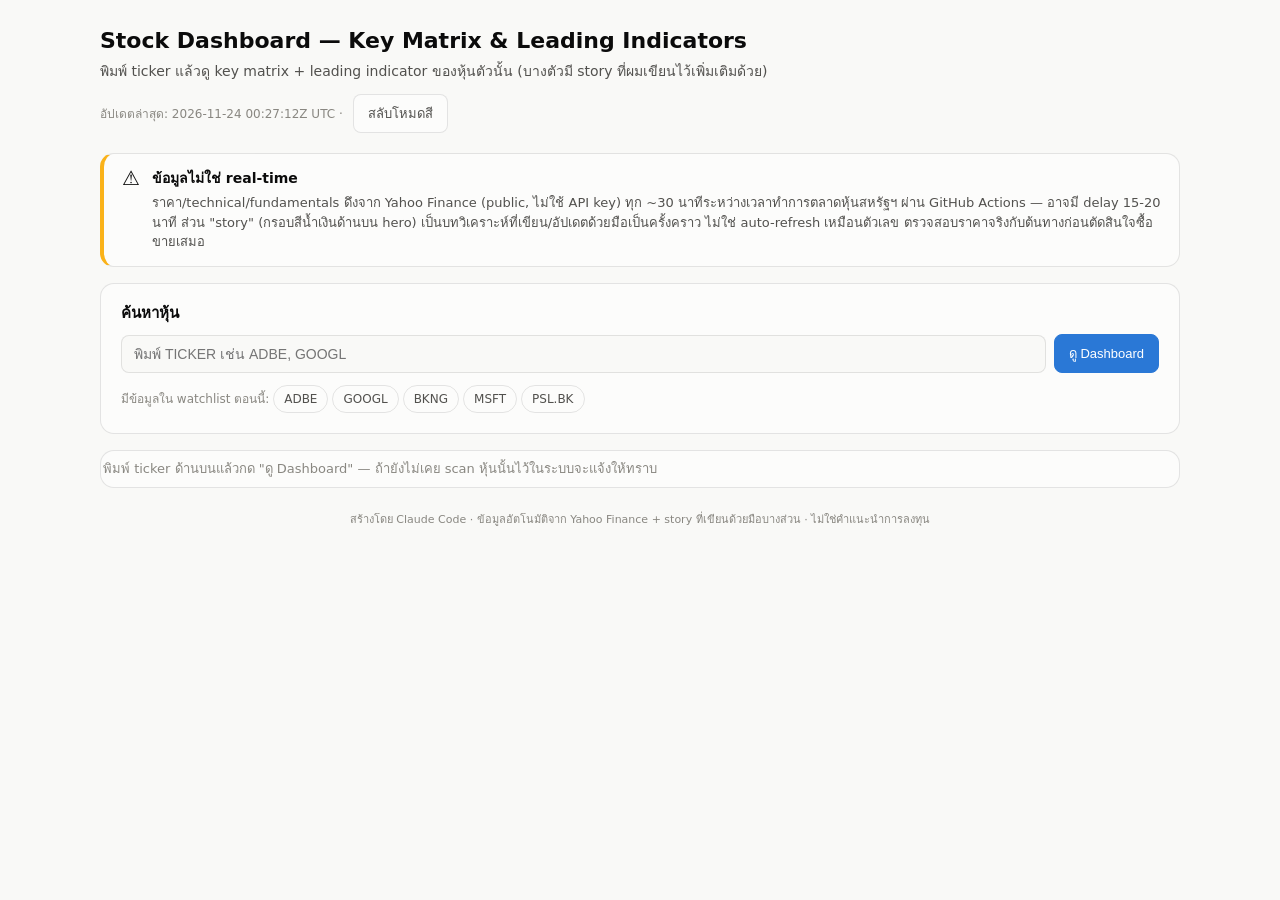
==== commit b54804d3: "Refresh stock dashboard scan [skip ci]" ====
--- a/dashboard/index.html
+++ b/dashboard/index.html
@@ -144,7 +144,7 @@
 <script>
 (function(){
   "use strict";
-  var DATA = {"ADBE": {"company": "Adobe Inc.", "exchange": "US", "price": "$219.57", "delta": "-0.95%", "deltaDir": "down", "range": "52-wk range $190.12 – $362.71", "sections": [{"title": "Growth &amp; Retention", "desc": "ตัวเลขที่บอกล่วงหน้าว่ารายได้อนาคตจะโตหรือชะลอ", "tiles": [{"label": "Ending ARR (Q2 FY26)", "value": "$27.1B", "note": "+12.5% YoY", "badge": "good"}, {"label": "Enterprise >$10M ARR", "value": ">20% YoY", "note": "โมเมนตัม enterprise แข็งแรง", "badge": "good"}, {"label": "2H FY26 organic ARR", "value": "ปรับลด ~$480M", "note": "เลื่อนขึ้นราคา + freemium shift", "badge": "warn"}]}, {"title": "AI Narrative", "desc": "ตัวขับเคลื่อนราคาหุ้นหลักปีนี้", "tiles": [{"label": "AI-first ARR", "value": ">$500M", "note": "โต 3 เท่า YoY", "badge": "good"}, {"label": "การแข่งขัน AI-native", "value": "แรงกดดันสูง", "note": "Canva/Figma/Midjourney/OpenAI", "badge": "critical"}]}, {"title": "Fundamentals (auto)", "desc": "คำนวณอัตโนมัติจาก Yahoo Finance ทุกรอบ scan", "tiles": [{"label": "Revenue Growth (YoY)", "value": "+12.9%", "note": "จาก Yahoo Finance quoteSummary", "badge": "good"}, {"label": "Gross Margin", "value": "89.3%", "note": "", "badge": "good"}, {"label": "Return on Equity", "value": "61.9%", "note": "", "badge": "good"}, {"label": "FCF Yield", "value": "10.7%", "note": "FCF / Enterprise Value", "badge": "good"}]}, {"title": "Valuation (auto)", "desc": "เกณฑ์ badge เป็น heuristic คร่าวๆ ไม่ใช่คำตัดสินว่าแพง/ถูก", "tiles": [{"label": "Trailing P/E", "value": "12.3x", "note": "", "badge": "good"}, {"label": "Forward P/E", "value": "8.0x", "note": "ประมาณการกำไรปีหน้า", "badge": "good"}, {"label": "PEG Ratio", "value": "0.54", "note": "PE เทียบกับอัตราการเติบโต — <1 มักถูกกว่าที่โต", "badge": "good"}, {"label": "Price/Sales", "value": "3.3x", "note": "", "badge": "warn"}]}], "technical": [{"label": "50D vs 200D MA", "value": "Death cross", "note": "50D $243.78 < 200D $246.37", "badge": "critical"}, {"label": "RSI (14D)", "value": "31.8", "note": "Neutral", "badge": "good"}, {"label": "Position in 52-wk range", "value": "-39.5% จากจุดสูงสุด", "note": "+15.5% เหนือจุดต่ำสุด 52 สัปดาห์", "badge": "warn"}], "sentiment": [{"label": "Consensus rating", "value": "Hold", "note": "33 analysts", "badge": "warn"}, {"label": "Avg. price target", "value": "$266.91", "note": "ช่วง $140–$373 · +21.6% จากราคาปัจจุบัน", "badge": "good"}], "signal_summary": {"good": 12, "warn": 4, "serious": 0, "critical": 2}, "news": [{"title": "Adobe (ADBE) Joins 40 Plus Groups Launching The AI Transparency Initiative", "publisher": "Simply Wall St.", "link": "https://finance.yahoo.com/technology/ai/articles/adobe-adbe-joins-40-plus-201324152.html", "published_at": "2026-11-20"}, {"title": "Snowflake vs. Adobe: Which Enterprise AI Stock Is a Better Buy?", "publisher": "Zacks", "link": "https://finance.yahoo.com/technology/ai/articles/snowflake-vs-adobe-enterprise-ai-155800527.html", "published_at": "2026-11-20"}, {"title": "Adobe Systems (ADBE) Stock Moves -2.00%: What You Should Know", "publisher": "Zacks", "link": "https://finance.yahoo.com/markets/stocks/articles/adobe-systems-adbe-stock-moves-214502521.html", "published_at": "2026-11-19"}, {"title": "Adobe vs. Synopsys: Which Technology Stock Is a Better Buy for 2027?", "publisher": "Motley Fool", "link": "https://finance.yahoo.com/markets/stocks/articles/adobe-vs-synopsys-technology-stock-181702230.html", "published_at": "2026-11-19"}, {"title": "CreatorIQ Appoints Ray Ball as Chief People Officer to Support Next Phase of Global Growth", "publisher": "Business Wire", "link": "https://finance.yahoo.com/small-business/articles/creatoriq-appoints-ray-ball-chief-140000530.html", "published_at": "2026-11-19"}], "scanned_at": "2026-11-20T20:49:24Z", "stale": false, "narrative": "Adobe กำลังอยู่ในจุดเปลี่ยนกลยุทธ์ครั้งใหญ่: ยอมลดเป้า ARR ครึ่งปีหลังลงเพื่อทุ่มไปกับ freemium (แจกฟรี Acrobat/Express ให้ฐานผู้ใช้ใหญ่ขึ้นก่อน แล้วค่อยแปลงเป็นลูกค้าจ่ายเงินทีหลัง) ตลาดยังไม่มั่นใจว่าแผนนี้จะได้ผลทันเวลา ก่อนที่คู่แข่ง AI-native อย่าง Canva/Figma/Midjourney จะแย่งส่วนแบ่งตลาด Creative Cloud ไปมากกว่านี้ — หุ้นเลยร่วงแรงกว่าที่ปัจจัยพื้นฐานบ่งชี้", "hero": {"title": "🎯 ARR Acceleration Watch — Q3 FY26", "question": "หลัง Adobe ลด 2H FY26 ARR guidance เพื่อทุ่มกลยุทธ์ freemium จะเร่ง ARR กลับมาตามเป้าได้หรือไม่ — ยังไม่มีคำตอบจนกว่าจะถึง earnings call ถัดไป", "items": [{"label": "FY26 Total ARR Growth Guide", "value": "10.2% YoY", "note": "รวม Semrush แล้ว"}, {"label": "Freemium MAU", "value": ">850M / ~90M", "note": "Acrobat+Express / Creative freemium"}, {"label": "Q3 FY26 Guidance", "value": "Rev $6.67–6.72B", "note": "สูงกว่า consensus เดิม"}, {"label": "ตัวกระตุ้นข่าวถัดไป", "value": "Q3 FY26 earnings", "note": "~ก.ย. 2026"}]}, "narrative_as_of": "2026-07-26", "narrative_sources": "Adobe Q2 FY2026 earnings release/call (manual research, ไม่ auto-refresh)"}, "GOOGL": {"company": "Alphabet Inc.", "exchange": "US", "price": "$267.94", "delta": "-1.73%", "deltaDir": "down", "range": "52-wk range $265.66 – $408.61", "sections": [{"title": "Segment Growth", "desc": "ธุรกิจแบบ diversified — ต้องดูแยกส่วน", "tiles": [{"label": "Total Revenue", "value": "$119.8B", "note": "+24% YoY", "badge": "good"}, {"label": "Search & Other Ads", "value": "+17% YoY", "note": "ชะลอตัวครั้งแรกใน 6 ไตรมาส", "badge": "warn"}, {"label": "Google Cloud", "value": "+82% YoY", "note": "Op. income $2.83B → $8.81B YoY", "badge": "good"}, {"label": "Cloud Backlog", "value": "$514B", "note": "+>$50B QoQ", "badge": "good"}]}, {"title": "AI Capex &amp; Monetization", "desc": "เงินลงทุน AI จะคุ้มค่าหรือกัดกินกำไรระยะสั้น", "tiles": [{"label": "FY2026 Capex", "value": "$195–205B", "note": "สูงกว่าคาด (~$186B)", "badge": "serious"}, {"label": "AI Overviews/Mode adoption", "value": "กำลังเปลี่ยนผ่าน", "note": "ยังไม่ชัดว่ากระทบ monetization แค่ไหน", "badge": "warn"}]}, {"title": "Fundamentals (auto)", "desc": "คำนวณอัตโนมัติจาก Yahoo Finance ทุกรอบ scan", "tiles": [{"label": "Revenue Growth (YoY)", "value": "+24.7%", "note": "จาก Yahoo Finance quoteSummary", "badge": "good"}, {"label": "Gross Margin", "value": "60.9%", "note": "", "badge": "good"}, {"label": "Return on Equity", "value": "44.3%", "note": "", "badge": "good"}, {"label": "FCF Yield", "value": "-0.0%", "note": "FCF / Enterprise Value", "badge": "warn"}]}, {"title": "Valuation (auto)", "desc": "เกณฑ์ badge เป็น heuristic คร่าวๆ ไม่ใช่คำตัดสินว่าแพง/ถูก", "tiles": [{"label": "Trailing P/E", "value": "14.0x", "note": "", "badge": "good"}, {"label": "Forward P/E", "value": "17.5x", "note": "ประมาณการกำไรปีหน้า", "badge": "good"}, {"label": "PEG Ratio", "value": "1.00", "note": "PE เทียบกับอัตราการเติบโต — <1 มักถูกกว่าที่โต", "badge": "warn"}, {"label": "Price/Sales", "value": "7.0x", "note": "", "badge": "warn"}]}], "technical": [{"label": "50D vs 200D MA", "value": "Death cross", "note": "50D $322.35 < 200D $336.99", "badge": "critical"}, {"label": "RSI (14D)", "value": "28.7", "note": "Oversold", "badge": "warn"}, {"label": "Position in 52-wk range", "value": "-34.4% จากจุดสูงสุด", "note": "+0.9% เหนือจุดต่ำสุด 52 สัปดาห์", "badge": "good"}], "sentiment": [{"label": "Consensus rating", "value": "Strong Buy", "note": "53 analysts", "badge": "good"}, {"label": "Avg. price target", "value": "$400.15", "note": "ช่วง $300–$500 · +49.3% จากราคาปัจจุบัน", "badge": "good"}], "signal_summary": {"good": 11, "warn": 6, "serious": 1, "critical": 1}, "news": [], "scanned_at": "2026-11-20T20:49:24Z", "stale": false, "narrative": "Alphabet กำลังพนันครั้งใหญ่กับ AI: ทุ่มงบ capex ปีนี้สูงถึง $195-205B สร้างศูนย์ข้อมูล ขณะที่ Search ซึ่งเป็นเครื่องทำเงินหลักเพิ่งเริ่มชะลอตัวเป็นครั้งแรกในรอบปีครึ่ง จากการที่ผู้ใช้เปลี่ยนพฤติกรรมไปใช้ AI Overviews/AI Mode และแชทบอทคู่แข่งมากขึ้น แต่ Google Cloud กำลังโตแรงสวนทาง (backlog แตะ 5 แสนล้านดอลลาร์) คำถามคือฝั่ง Cloud จะโตทันชดเชยฝั่ง Search และพิสูจน์ว่าเงินก้อนมหาศาลที่ทุ่มลงทุนคุ้มค่าจริงหรือไม่", "hero": {"title": "🎯 AI Capex Bet: Search Deceleration vs. Cloud Acceleration", "question": "Cloud ที่กำลังเร่งตัวแรงจะโตเร็วพอมาชดเชย Search ที่เริ่มชะลอ และพิสูจน์ผลตอบแทนจาก capex ก้อนใหญ่นี้ได้ทันเวลาก่อนตลาดหมดความอดทนหรือไม่", "items": [{"label": "Search & Other Ads (Q2 FY26)", "value": "$63.3B · +17% YoY", "note": "ชะลอตัวครั้งแรกในรอบ 6 ไตรมาส"}, {"label": "Google Cloud (Q2 FY26)", "value": "$24.77B · +82% YoY", "note": "Backlog $514B (+$50B QoQ)"}, {"label": "FY2026 Capex Guidance", "value": "$195–205B", "note": "สูงกว่าที่นักวิเคราะห์คาด"}, {"label": "ตัวกระตุ้นข่าวถัดไป", "value": "Q3 FY26 earnings", "note": "จับตา Search growth"}]}, "narrative_as_of": "2026-07-26", "narrative_sources": "Alphabet Q2 FY2026 earnings release, Futurum Group, CNBC, Seeking Alpha (manual research, ไม่ auto-refresh)"}, "BKNG": {"company": "Booking Holdings Inc.", "exchange": "US", "price": "$145.93", "delta": "-0.95%", "deltaDir": "down", "range": "52-wk range $145.00 – $220.81", "sections": [{"title": "Growth &amp; Marketplace Health", "desc": "ตัวเลขที่บอกล่วงหน้าว่าธุรกิจ OTA core ยังแข็งแรงหรือชะลอ", "tiles": [{"label": "Gross Bookings Growth (Q1)", "value": "+15% YoY", "note": "+8% constant currency", "badge": "good"}, {"label": "Revenue Growth (Q1)", "value": "+16% YoY", "note": "+10% constant currency", "badge": "good"}, {"label": "FY26 Gross Bookings Guide", "value": "High-single / low-double digit %", "note": "Adjusted EBITDA คาดโตเร็วกว่ารายได้", "badge": "warn"}]}, {"title": "AI Disintermediation Risk", "desc": "ความเสี่ยงที่ AI agent จะตัด OTA ออกจากตรงกลางการจอง", "tiles": [{"label": "AI agent threat level", "value": "ยังไม่ชัดเจน", "note": "OpenAI ถอยจาก direct checkout แต่ความเสี่ยงระยะยาวยังอยู่", "badge": "warn"}, {"label": "Booking's counter-strategy", "value": "Connected trip + Genius ecosystem", "note": "พยายามผูกผู้ใช้ไว้ในระบบตัวเอง ผ่าน partnership กับ OpenAI/Anthropic/Google/Amazon", "badge": "warn"}]}, {"title": "Fundamentals (auto)", "desc": "คำนวณอัตโนมัติจาก Yahoo Finance ทุกรอบ scan", "tiles": [{"label": "Revenue Growth (YoY)", "value": "-1.3%", "note": "จาก Yahoo Finance quoteSummary", "badge": "critical"}, {"label": "Gross Margin", "value": "87.2%", "note": "", "badge": "good"}, {"label": "FCF Yield", "value": "6.6%", "note": "FCF / Enterprise Value", "badge": "good"}]}, {"title": "Valuation (auto)", "desc": "เกณฑ์ badge เป็น heuristic คร่าวๆ ไม่ใช่คำตัดสินว่าแพง/ถูก", "tiles": [{"label": "Trailing P/E", "value": "15.8x", "note": "", "badge": "good"}, {"label": "Forward P/E", "value": "11.9x", "note": "ประมาณการกำไรปีหน้า", "badge": "good"}, {"label": "PEG Ratio", "value": "0.57", "note": "PE เทียบกับอัตราการเติบโต — <1 มักถูกกว่าที่โต", "badge": "good"}, {"label": "Price/Sales", "value": "3.9x", "note": "", "badge": "warn"}]}], "technical": [{"label": "50D vs 200D MA", "value": "Death cross", "note": "50D $159.93 < 200D $173.68", "badge": "critical"}, {"label": "RSI (14D)", "value": "35.6", "note": "Neutral", "badge": "good"}, {"label": "Position in 52-wk range", "value": "-33.9% จากจุดสูงสุด", "note": "+0.6% เหนือจุดต่ำสุด 52 สัปดาห์", "badge": "good"}], "sentiment": [{"label": "Consensus rating", "value": "Buy", "note": "34 analysts", "badge": "good"}, {"label": "Avg. price target", "value": "$215.53", "note": "ช่วง $150–$267 · +47.7% จากราคาปัจจุบัน", "badge": "good"}], "signal_summary": {"good": 11, "warn": 4, "serious": 0, "critical": 2}, "news": [{"title": "Can Booking Holdings Stock Jump 40%?", "publisher": "Trefis", "link": "https://finance.yahoo.com/markets/stocks/articles/booking-holdings-stock-jump-40-180726161.html", "published_at": "2026-11-20"}, {"title": "Bernstein Adjusts Price Target on Booking to $172 From $188", "publisher": "MT Newswires", "link": "https://finance.yahoo.com/markets/stocks/articles/bernstein-adjusts-price-target-booking-105417996.html", "published_at": "2026-11-20"}, {"title": "Neon Nights, Real Sunsets: Agoda Sees Asian Searches for Miami Stays More Than Double as the Year's Most Anticipated Video Game Launches", "publisher": "PR Newswire", "link": "https://finance.yahoo.com/small-business/articles/neon-nights-real-sunsets-agoda-120200194.html", "published_at": "2026-11-19"}, {"title": "Can Booking Holdings Stock Rally 50% After This Dip?", "publisher": "Trefis", "link": "https://finance.yahoo.com/markets/stocks/articles/booking-holdings-stock-rally-50-110032895.html", "published_at": "2026-11-19"}, {"title": "Globetrotting with Purpose, Planning with AI: Agoda Reveals How South Koreans Plan to Travel in 2027", "publisher": "PR Newswire", "link": "https://finance.yahoo.com/technology/ai/articles/globetrotting-purpose-planning-ai-agoda-000500906.html", "published_at": "2026-11-19"}], "scanned_at": "2026-11-20T20:49:24Z", "stale": false, "narrative": "Booking Holdings (เจ้าของ Booking.com, Priceline, Agoda, Kayak) ร่วงลงมาแล้วราว 15% ตั้งแต่ต้นปี ส่วนใหญ่จากความกลัวว่า AI agent (เช่น ChatGPT, Gemini) จะกลายเป็น \"ประตูหน้า\" ในการจองทริปแทน OTA ทำให้ Booking กลายเป็นแค่ผู้ให้บริการหลังบ้านที่ถูกบีบมาร์จิ้น ข่าวดีคือเดือนมีนาคม 2026 OpenAI ประกาศถอยจากการให้ ChatGPT เช็คเอาต์ตรงเพราะผู้ใช้ค้นข้อมูลในแชทแต่ไปจ่ายเงินที่แอปอื่น ทำให้หุ้นกลุ่ม OTA เด้งแรง (BKNG +8% วันเดียว) คำถามคือความกลัวเรื่อง AI disintermediation นี้ถูกราคาไปมากพอหรือยัง และไตรมาสหน้าการเติบโตจะฟื้นจากที่ guide ไว้ต่ำแค่ไหน", "hero": {"title": "🎯 AI Disintermediation Fear vs. Growth Deceleration — Q2 FY26", "question": "หุ้นร่วง 15% YTD หลักๆ จาก AI agent disruption fear (แม้ OpenAI จะถอยจาก direct checkout แล้ว) ขณะเดียวกัน guidance ไตรมาส 2 เองก็ชะลอจาก room nights +5.9% เหลือ guide แค่ +2-4% (ส่วนหนึ่งจากผลกระทบความขัดแย้งตะวันออกกลาง) ต้องแยกให้ออกว่าราคาที่ร่วงมาสะท้อนความกลัวเกินจริงหรือสะท้อนการชะลอตัวจริงกันแน่", "items": [{"label": "Q1 FY26 Room Nights", "value": "338M · +5.9% YoY", "note": "Gross bookings +15% YoY"}, {"label": "Q2 FY26 Guidance", "value": "Room nights +2-4%", "note": "ชะลอจาก Q1 ส่วนหนึ่งจาก Middle East conflict"}, {"label": "OpenAI checkout retreat", "value": "มี.ค. 2026", "note": "BKNG +8% วันเดียวหลังข่าว — คลายกังวล AI disintermediation ชั่วคราว"}, {"label": "ตัวกระตุ้นข่าวถัดไป", "value": "Q2 FY26 earnings", "note": "4 ส.ค. 2026 — consensus EPS $2.50, revenue $7.33B"}]}, "narrative_as_of": "2026-07-26", "narrative_sources": "Booking Holdings Q1 FY2026 earnings release, PhocusWire, Skift, Seeking Alpha (manual research, ไม่ auto-refresh)"}, "MSFT": {"company": "Microsoft Corporation", "exchange": "US", "price": "$485.48", "delta": "-2.57%", "deltaDir": "down", "range": "52-wk range $349.20 – $559.15", "sections": [{"title": "Fundamentals (auto)", "desc": "คำนวณอัตโนมัติจาก Yahoo Finance ทุกรอบ scan", "tiles": [{"label": "Revenue Growth (YoY)", "value": "+18.8%", "note": "จาก Yahoo Finance quoteSummary", "badge": "good"}, {"label": "Gross Margin", "value": "67.7%", "note": "", "badge": "good"}, {"label": "Return on Equity", "value": "34.2%", "note": "", "badge": "good"}, {"label": "FCF Yield", "value": "0.1%", "note": "FCF / Enterprise Value", "badge": "good"}]}, {"title": "Valuation (auto)", "desc": "เกณฑ์ badge เป็น heuristic คร่าวๆ ไม่ใช่คำตัดสินว่าแพง/ถูก", "tiles": [{"label": "Trailing P/E", "value": "25.3x", "note": "", "badge": "good"}, {"label": "Forward P/E", "value": "20.1x", "note": "ประมาณการกำไรปีหน้า", "badge": "good"}, {"label": "PEG Ratio", "value": "1.50", "note": "PE เทียบกับอัตราการเติบโต — <1 มักถูกกว่าที่โต", "badge": "warn"}, {"label": "Price/Sales", "value": "10.4x", "note": "", "badge": "warn"}]}], "technical": [{"label": "50D vs 200D MA", "value": "Golden trend", "note": "50D $519.86 > 200D $443.64", "badge": "good"}, {"label": "RSI (14D)", "value": "35.0", "note": "Neutral", "badge": "good"}, {"label": "Position in 52-wk range", "value": "-13.2% จากจุดสูงสุด", "note": "+39.0% เหนือจุดต่ำสุด 52 สัปดาห์", "badge": "warn"}], "sentiment": [{"label": "Consensus rating", "value": "Strong Buy", "note": "54 analysts", "badge": "good"}, {"label": "Avg. price target", "value": "$636.12", "note": "ช่วง $440–$870 · +31.0% จากราคาปัจจุบัน", "badge": "good"}], "signal_summary": {"good": 10, "warn": 3, "serious": 0, "critical": 0}, "news": [{"title": "Danaher, Microsoft to collaborate on development of smart scientific instruments", "publisher": "TipRanks", "link": "https://finance.yahoo.com/technology/ai/articles/danaher-microsoft-collaborate-development-smart-203552879.html", "published_at": "2026-11-20"}, {"title": "How Microsoft’s (MSFT) Valuation Crashed From 75x to 10x – Even as Earnings Kept Growing", "publisher": "Insider Monkey", "link": "https://finance.yahoo.com/markets/stocks/articles/microsoft-msft-valuation-crashed-75x-185012363.html", "published_at": "2026-11-20"}, {"title": "Market Chatter: Microsoft to Make Worker Pay at Cloud Unit More Performance-Based", "publisher": "MT Newswires", "link": "https://finance.yahoo.com/markets/stocks/articles/market-chatter-microsoft-worker-pay-182659694.html", "published_at": "2026-11-20"}, {"title": "Microsoft (MSFT) and Its Rivals Are Making a Huge AI Bet – Here’s What Investors Should Know", "publisher": "Insider Monkey", "link": "https://finance.yahoo.com/technology/ai/articles/microsoft-msft-rivals-making-huge-180640023.html", "published_at": "2026-11-20"}, {"title": "Wedbush: Microsoft May Give Intel a Crucial AI Chip Win", "publisher": "GuruFocus.com", "link": "https://finance.yahoo.com/technology/ai/articles/wedbush-microsoft-may-intel-crucial-180407908.html", "published_at": "2026-11-20"}], "scanned_at": "2026-11-20T20:49:24Z", "stale": false}, "PSL.BK": {"company": "Precious Shipping Public Company Limited", "exchange": "SET", "price": "฿8.08", "delta": "-3.58%", "deltaDir": "down", "range": "52-wk range ฿5.70 – ฿11.40", "sections": [{"title": "Fundamentals (auto)", "desc": "คำนวณอัตโนมัติจาก Yahoo Finance ทุกรอบ scan", "tiles": [{"label": "Revenue Growth (YoY)", "value": "+49.6%", "note": "จาก Yahoo Finance quoteSummary", "badge": "good"}, {"label": "Gross Margin", "value": "66.7%", "note": "", "badge": "good"}, {"label": "Return on Equity", "value": "10.6%", "note": "", "badge": "good"}, {"label": "FCF Yield", "value": "-22.4%", "note": "FCF / Enterprise Value", "badge": "warn"}]}, {"title": "Valuation (auto)", "desc": "เกณฑ์ badge เป็น heuristic คร่าวๆ ไม่ใช่คำตัดสินว่าแพง/ถูก", "tiles": [{"label": "Trailing P/E", "value": "7.2x", "note": "", "badge": "good"}, {"label": "Forward P/E", "value": "20.4x", "note": "ประมาณการกำไรปีหน้า", "badge": "good"}, {"label": "PEG Ratio", "value": "0.27", "note": "PE เทียบกับอัตราการเติบโต — <1 มักถูกกว่าที่โต", "badge": "good"}, {"label": "Price/Sales", "value": "1.7x", "note": "", "badge": "warn"}]}], "technical": [{"label": "50D vs 200D MA", "value": "Golden trend", "note": "50D ฿9.60 > 200D ฿8.10", "badge": "good"}, {"label": "RSI (14D)", "value": "33.2", "note": "Neutral", "badge": "good"}, {"label": "Position in 52-wk range", "value": "-29.1% จากจุดสูงสุด", "note": "+41.8% เหนือจุดต่ำสุด 52 สัปดาห์", "badge": "warn"}], "sentiment": [{"label": "Consensus rating", "value": "None", "note": "2 analysts", "badge": "warn"}, {"label": "Avg. price target", "value": "฿8.90", "note": "ช่วง ฿7–฿11 · +10.1% จากราคาปัจจุบัน", "badge": "good"}], "signal_summary": {"good": 9, "warn": 4, "serious": 0, "critical": 0}, "news": [{"title": "@Yuanta Securities Thailand : 6 หุ้นเด่นทางเทคนิค BDMS, TIDLOR, PTTGC, PSL, SKY, SC [TECHNICAL VIEW 20/11/2026", "publisher": "YOUTUBE", "link": "https://www.youtube.com/watch?v=I9vfgNquwzY", "published_at": "2026-11-20"}, {"title": "PSL แจ้งตั้ง 4 บริษัทย่อยใหม่ “สิงคโปร์” ลุยธุรกิจเจ้าของเรือ", "publisher": "KAOHOON", "link": "https://www.kaohoon.com/news/880173", "published_at": "2026-11-11"}, {"title": "PSL รายงานการจัดตั้งบริษัทย่อยใหม่ของบริษัทฯ", "publisher": "SET", "link": "https://www.set.or.th/th/market/news-and-alert/newsdetails?id=107563401&symbol=PSL", "published_at": "2026-11-11"}, {"title": "PSL ปรับทัพใหม่ ตั้ง กอตัม คูรานา เป็นกรรมการผู้จัดการคนใหม่แทน คาลิด มอยนูดดิน ฮาชิม ที่ได้รับแต่งตั้งให้ดำรงตำแหน่งรองประธานกรรมการบริหาร มีผล 1 มกราคม 2570", "publisher": "HOI", "link": "https://www.hooninside.com/news-feed/421764/view/", "published_at": "2026-11-06"}, {"title": "PSL การแต่งตั้งรองประธานกรรมการบริหารและการเปลี่ยนแปลงกรรมการผู้จัดการ", "publisher": "SET", "link": "https://www.set.or.th/th/market/news-and-alert/newsdetails?id=107388701&symbol=PSL", "published_at": "2026-11-06"}], "scanned_at": "2026-11-20T20:49:25Z", "stale": false}};
+  var DATA = {"ADBE": {"company": "Adobe Inc.", "exchange": "US", "price": "$223.98", "delta": "+2.88%", "deltaDir": "up", "range": "52-wk range $190.12 – $362.71", "sections": [{"title": "Growth &amp; Retention", "desc": "ตัวเลขที่บอกล่วงหน้าว่ารายได้อนาคตจะโตหรือชะลอ", "tiles": [{"label": "Ending ARR (Q2 FY26)", "value": "$27.1B", "note": "+12.5% YoY", "badge": "good"}, {"label": "Enterprise >$10M ARR", "value": ">20% YoY", "note": "โมเมนตัม enterprise แข็งแรง", "badge": "good"}, {"label": "2H FY26 organic ARR", "value": "ปรับลด ~$480M", "note": "เลื่อนขึ้นราคา + freemium shift", "badge": "warn"}]}, {"title": "AI Narrative", "desc": "ตัวขับเคลื่อนราคาหุ้นหลักปีนี้", "tiles": [{"label": "AI-first ARR", "value": ">$500M", "note": "โต 3 เท่า YoY", "badge": "good"}, {"label": "การแข่งขัน AI-native", "value": "แรงกดดันสูง", "note": "Canva/Figma/Midjourney/OpenAI", "badge": "critical"}]}, {"title": "Fundamentals (auto)", "desc": "คำนวณอัตโนมัติจาก Yahoo Finance ทุกรอบ scan", "tiles": [{"label": "Revenue Growth (YoY)", "value": "+12.9%", "note": "จาก Yahoo Finance quoteSummary", "badge": "good"}, {"label": "Gross Margin", "value": "89.3%", "note": "", "badge": "good"}, {"label": "Return on Equity", "value": "61.9%", "note": "", "badge": "good"}, {"label": "FCF Yield", "value": "10.6%", "note": "FCF / Enterprise Value", "badge": "good"}]}, {"title": "Valuation (auto)", "desc": "เกณฑ์ badge เป็น heuristic คร่าวๆ ไม่ใช่คำตัดสินว่าแพง/ถูก", "tiles": [{"label": "Trailing P/E", "value": "12.5x", "note": "", "badge": "good"}, {"label": "Forward P/E", "value": "8.2x", "note": "ประมาณการกำไรปีหน้า", "badge": "good"}, {"label": "PEG Ratio", "value": "0.52", "note": "PE เทียบกับอัตราการเติบโต — <1 มักถูกกว่าที่โต", "badge": "good"}, {"label": "Price/Sales", "value": "3.4x", "note": "", "badge": "warn"}]}], "technical": [{"label": "50D vs 200D MA", "value": "Death cross", "note": "50D $242.91 < 200D $246.14", "badge": "critical"}, {"label": "RSI (14D)", "value": "37.5", "note": "Neutral", "badge": "good"}, {"label": "Position in 52-wk range", "value": "-38.2% จากจุดสูงสุด", "note": "+17.8% เหนือจุดต่ำสุด 52 สัปดาห์", "badge": "warn"}], "sentiment": [{"label": "Consensus rating", "value": "Hold", "note": "33 analysts", "badge": "warn"}, {"label": "Avg. price target", "value": "$266.91", "note": "ช่วง $140–$373 · +19.2% จากราคาปัจจุบัน", "badge": "good"}], "signal_summary": {"good": 12, "warn": 4, "serious": 0, "critical": 2}, "news": [{"title": "Adobe (ADBE) Faces A Valuation Test, Is It A Bargain?", "publisher": "Simply Wall St.", "link": "https://finance.yahoo.com/markets/stocks/articles/adobe-adbe-faces-valuation-test-220628881.html", "published_at": "2026-11-23"}, {"title": "Adobe's Next Report Is Dec. 9. Here's How the Stock Reacted to Each of the Last 10.", "publisher": "Motley Fool", "link": "https://finance.yahoo.com/markets/stocks/articles/adobes-next-report-dec-9-085302199.html", "published_at": "2026-11-23"}, {"title": "Adobe (ADBE) Joins 40 Plus Groups Launching The AI Transparency Initiative", "publisher": "Simply Wall St.", "link": "https://finance.yahoo.com/technology/ai/articles/adobe-adbe-joins-40-plus-201324152.html", "published_at": "2026-11-20"}, {"title": "Snowflake vs. Adobe: Which Enterprise AI Stock Is a Better Buy?", "publisher": "Zacks", "link": "https://finance.yahoo.com/technology/ai/articles/snowflake-vs-adobe-enterprise-ai-155800527.html", "published_at": "2026-11-20"}, {"title": "Adobe Systems (ADBE) Stock Moves -2.00%: What You Should Know", "publisher": "Zacks", "link": "https://finance.yahoo.com/markets/stocks/articles/adobe-systems-adbe-stock-moves-214502521.html", "published_at": "2026-11-19"}], "scanned_at": "2026-11-24T00:27:11Z", "stale": false, "narrative": "Adobe กำลังอยู่ในจุดเปลี่ยนกลยุทธ์ครั้งใหญ่: ยอมลดเป้า ARR ครึ่งปีหลังลงเพื่อทุ่มไปกับ freemium (แจกฟรี Acrobat/Express ให้ฐานผู้ใช้ใหญ่ขึ้นก่อน แล้วค่อยแปลงเป็นลูกค้าจ่ายเงินทีหลัง) ตลาดยังไม่มั่นใจว่าแผนนี้จะได้ผลทันเวลา ก่อนที่คู่แข่ง AI-native อย่าง Canva/Figma/Midjourney จะแย่งส่วนแบ่งตลาด Creative Cloud ไปมากกว่านี้ — หุ้นเลยร่วงแรงกว่าที่ปัจจัยพื้นฐานบ่งชี้", "hero": {"title": "🎯 ARR Acceleration Watch — Q3 FY26", "question": "หลัง Adobe ลด 2H FY26 ARR guidance เพื่อทุ่มกลยุทธ์ freemium จะเร่ง ARR กลับมาตามเป้าได้หรือไม่ — ยังไม่มีคำตอบจนกว่าจะถึง earnings call ถัดไป", "items": [{"label": "FY26 Total ARR Growth Guide", "value": "10.2% YoY", "note": "รวม Semrush แล้ว"}, {"label": "Freemium MAU", "value": ">850M / ~90M", "note": "Acrobat+Express / Creative freemium"}, {"label": "Q3 FY26 Guidance", "value": "Rev $6.67–6.72B", "note": "สูงกว่า consensus เดิม"}, {"label": "ตัวกระตุ้นข่าวถัดไป", "value": "Q3 FY26 earnings", "note": "~ก.ย. 2026"}]}, "narrative_as_of": "2026-07-26", "narrative_sources": "Adobe Q2 FY2026 earnings release/call (manual research, ไม่ auto-refresh)"}, "GOOGL": {"company": "Alphabet Inc.", "exchange": "US", "price": "$282.10", "delta": "+6.34%", "deltaDir": "up", "range": "52-wk range $264.22 – $408.61", "sections": [{"title": "Segment Growth", "desc": "ธุรกิจแบบ diversified — ต้องดูแยกส่วน", "tiles": [{"label": "Total Revenue", "value": "$119.8B", "note": "+24% YoY", "badge": "good"}, {"label": "Search & Other Ads", "value": "+17% YoY", "note": "ชะลอตัวครั้งแรกใน 6 ไตรมาส", "badge": "warn"}, {"label": "Google Cloud", "value": "+82% YoY", "note": "Op. income $2.83B → $8.81B YoY", "badge": "good"}, {"label": "Cloud Backlog", "value": "$514B", "note": "+>$50B QoQ", "badge": "good"}]}, {"title": "AI Capex &amp; Monetization", "desc": "เงินลงทุน AI จะคุ้มค่าหรือกัดกินกำไรระยะสั้น", "tiles": [{"label": "FY2026 Capex", "value": "$195–205B", "note": "สูงกว่าคาด (~$186B)", "badge": "serious"}, {"label": "AI Overviews/Mode adoption", "value": "กำลังเปลี่ยนผ่าน", "note": "ยังไม่ชัดว่ากระทบ monetization แค่ไหน", "badge": "warn"}]}, {"title": "Fundamentals (auto)", "desc": "คำนวณอัตโนมัติจาก Yahoo Finance ทุกรอบ scan", "tiles": [{"label": "Revenue Growth (YoY)", "value": "+24.7%", "note": "จาก Yahoo Finance quoteSummary", "badge": "good"}, {"label": "Gross Margin", "value": "60.9%", "note": "", "badge": "good"}, {"label": "Return on Equity", "value": "44.3%", "note": "", "badge": "good"}, {"label": "FCF Yield", "value": "-0.0%", "note": "FCF / Enterprise Value", "badge": "warn"}]}, {"title": "Valuation (auto)", "desc": "เกณฑ์ badge เป็น heuristic คร่าวๆ ไม่ใช่คำตัดสินว่าแพง/ถูก", "tiles": [{"label": "Trailing P/E", "value": "14.7x", "note": "", "badge": "good"}, {"label": "Forward P/E", "value": "18.4x", "note": "ประมาณการกำไรปีหน้า", "badge": "good"}, {"label": "PEG Ratio", "value": "0.94", "note": "PE เทียบกับอัตราการเติบโต — <1 มักถูกกว่าที่โต", "badge": "good"}, {"label": "Price/Sales", "value": "7.4x", "note": "", "badge": "warn"}]}], "technical": [{"label": "50D vs 200D MA", "value": "Death cross", "note": "50D $320.95 < 200D $336.77", "badge": "critical"}, {"label": "RSI (14D)", "value": "41.0", "note": "Neutral", "badge": "good"}, {"label": "Position in 52-wk range", "value": "-31.0% จากจุดสูงสุด", "note": "+6.8% เหนือจุดต่ำสุด 52 สัปดาห์", "badge": "good"}], "sentiment": [{"label": "Consensus rating", "value": "Strong Buy", "note": "53 analysts", "badge": "good"}, {"label": "Avg. price target", "value": "$395.77", "note": "ช่วง $300–$500 · +40.3% จากราคาปัจจุบัน", "badge": "good"}], "signal_summary": {"good": 13, "warn": 4, "serious": 1, "critical": 1}, "news": [], "scanned_at": "2026-11-24T00:27:11Z", "stale": false, "narrative": "Alphabet กำลังพนันครั้งใหญ่กับ AI: ทุ่มงบ capex ปีนี้สูงถึง $195-205B สร้างศูนย์ข้อมูล ขณะที่ Search ซึ่งเป็นเครื่องทำเงินหลักเพิ่งเริ่มชะลอตัวเป็นครั้งแรกในรอบปีครึ่ง จากการที่ผู้ใช้เปลี่ยนพฤติกรรมไปใช้ AI Overviews/AI Mode และแชทบอทคู่แข่งมากขึ้น แต่ Google Cloud กำลังโตแรงสวนทาง (backlog แตะ 5 แสนล้านดอลลาร์) คำถามคือฝั่ง Cloud จะโตทันชดเชยฝั่ง Search และพิสูจน์ว่าเงินก้อนมหาศาลที่ทุ่มลงทุนคุ้มค่าจริงหรือไม่", "hero": {"title": "🎯 AI Capex Bet: Search Deceleration vs. Cloud Acceleration", "question": "Cloud ที่กำลังเร่งตัวแรงจะโตเร็วพอมาชดเชย Search ที่เริ่มชะลอ และพิสูจน์ผลตอบแทนจาก capex ก้อนใหญ่นี้ได้ทันเวลาก่อนตลาดหมดความอดทนหรือไม่", "items": [{"label": "Search & Other Ads (Q2 FY26)", "value": "$63.3B · +17% YoY", "note": "ชะลอตัวครั้งแรกในรอบ 6 ไตรมาส"}, {"label": "Google Cloud (Q2 FY26)", "value": "$24.77B · +82% YoY", "note": "Backlog $514B (+$50B QoQ)"}, {"label": "FY2026 Capex Guidance", "value": "$195–205B", "note": "สูงกว่าที่นักวิเคราะห์คาด"}, {"label": "ตัวกระตุ้นข่าวถัดไป", "value": "Q3 FY26 earnings", "note": "จับตา Search growth"}]}, "narrative_as_of": "2026-07-26", "narrative_sources": "Alphabet Q2 FY2026 earnings release, Futurum Group, CNBC, Seeking Alpha (manual research, ไม่ auto-refresh)"}, "BKNG": {"company": "Booking Holdings Inc.", "exchange": "US", "price": "$144.94", "delta": "+0.02%", "deltaDir": "up", "range": "52-wk range $144.10 – $220.81", "sections": [{"title": "Growth &amp; Marketplace Health", "desc": "ตัวเลขที่บอกล่วงหน้าว่าธุรกิจ OTA core ยังแข็งแรงหรือชะลอ", "tiles": [{"label": "Gross Bookings Growth (Q1)", "value": "+15% YoY", "note": "+8% constant currency", "badge": "good"}, {"label": "Revenue Growth (Q1)", "value": "+16% YoY", "note": "+10% constant currency", "badge": "good"}, {"label": "FY26 Gross Bookings Guide", "value": "High-single / low-double digit %", "note": "Adjusted EBITDA คาดโตเร็วกว่ารายได้", "badge": "warn"}]}, {"title": "AI Disintermediation Risk", "desc": "ความเสี่ยงที่ AI agent จะตัด OTA ออกจากตรงกลางการจอง", "tiles": [{"label": "AI agent threat level", "value": "ยังไม่ชัดเจน", "note": "OpenAI ถอยจาก direct checkout แต่ความเสี่ยงระยะยาวยังอยู่", "badge": "warn"}, {"label": "Booking's counter-strategy", "value": "Connected trip + Genius ecosystem", "note": "พยายามผูกผู้ใช้ไว้ในระบบตัวเอง ผ่าน partnership กับ OpenAI/Anthropic/Google/Amazon", "badge": "warn"}]}, {"title": "Fundamentals (auto)", "desc": "คำนวณอัตโนมัติจาก Yahoo Finance ทุกรอบ scan", "tiles": [{"label": "Revenue Growth (YoY)", "value": "-1.3%", "note": "จาก Yahoo Finance quoteSummary", "badge": "critical"}, {"label": "Gross Margin", "value": "87.2%", "note": "", "badge": "good"}, {"label": "FCF Yield", "value": "6.7%", "note": "FCF / Enterprise Value", "badge": "good"}]}, {"title": "Valuation (auto)", "desc": "เกณฑ์ badge เป็น heuristic คร่าวๆ ไม่ใช่คำตัดสินว่าแพง/ถูก", "tiles": [{"label": "Trailing P/E", "value": "15.7x", "note": "", "badge": "good"}, {"label": "Forward P/E", "value": "11.8x", "note": "ประมาณการกำไรปีหน้า", "badge": "good"}, {"label": "PEG Ratio", "value": "0.54", "note": "PE เทียบกับอัตราการเติบโต — <1 มักถูกกว่าที่โต", "badge": "good"}, {"label": "Price/Sales", "value": "3.8x", "note": "", "badge": "warn"}]}], "technical": [{"label": "50D vs 200D MA", "value": "Death cross", "note": "50D $159.30 < 200D $173.51", "badge": "critical"}, {"label": "RSI (14D)", "value": "34.8", "note": "Neutral", "badge": "good"}, {"label": "Position in 52-wk range", "value": "-34.4% จากจุดสูงสุด", "note": "+0.6% เหนือจุดต่ำสุด 52 สัปดาห์", "badge": "good"}], "sentiment": [{"label": "Consensus rating", "value": "Buy", "note": "34 analysts", "badge": "good"}, {"label": "Avg. price target", "value": "$215.06", "note": "ช่วง $150–$267 · +48.4% จากราคาปัจจุบัน", "badge": "good"}], "signal_summary": {"good": 11, "warn": 4, "serious": 0, "critical": 2}, "news": [{"title": "Agoda 2027 Asia Travel Pulse: 53% of Asian travelers plan with AI but 89% want the final say on hotel bookings", "publisher": "PR Newswire", "link": "https://finance.yahoo.com/technology/ai/articles/agoda-2027-asia-travel-pulse-075200684.html", "published_at": "2026-11-23"}, {"title": "Agoda Brings Eurovision Song Contest Asia's First Grand Final to Fans Across the Region", "publisher": "PR Newswire", "link": "https://finance.yahoo.com/media-advertising/articles/agoda-brings-eurovision-song-contest-093000722.html", "published_at": "2026-11-21"}, {"title": "Booking Holdings (BKNG) Is Folding Its B2B Travel Push Into One New Division", "publisher": "Simply Wall St.", "link": "https://finance.yahoo.com/markets/stocks/articles/booking-holdings-bkng-folding-b2b-061059092.html", "published_at": "2026-11-21"}, {"title": "Can Booking Holdings Stock Jump 40%?", "publisher": "Trefis", "link": "https://finance.yahoo.com/markets/stocks/articles/booking-holdings-stock-jump-40-180726161.html", "published_at": "2026-11-20"}, {"title": "Bernstein Adjusts Price Target on Booking to $172 From $188", "publisher": "MT Newswires", "link": "https://finance.yahoo.com/markets/stocks/articles/bernstein-adjusts-price-target-booking-105417996.html", "published_at": "2026-11-20"}], "scanned_at": "2026-11-24T00:27:11Z", "stale": false, "narrative": "Booking Holdings (เจ้าของ Booking.com, Priceline, Agoda, Kayak) ร่วงลงมาแล้วราว 15% ตั้งแต่ต้นปี ส่วนใหญ่จากความกลัวว่า AI agent (เช่น ChatGPT, Gemini) จะกลายเป็น \"ประตูหน้า\" ในการจองทริปแทน OTA ทำให้ Booking กลายเป็นแค่ผู้ให้บริการหลังบ้านที่ถูกบีบมาร์จิ้น ข่าวดีคือเดือนมีนาคม 2026 OpenAI ประกาศถอยจากการให้ ChatGPT เช็คเอาต์ตรงเพราะผู้ใช้ค้นข้อมูลในแชทแต่ไปจ่ายเงินที่แอปอื่น ทำให้หุ้นกลุ่ม OTA เด้งแรง (BKNG +8% วันเดียว) คำถามคือความกลัวเรื่อง AI disintermediation นี้ถูกราคาไปมากพอหรือยัง และไตรมาสหน้าการเติบโตจะฟื้นจากที่ guide ไว้ต่ำแค่ไหน", "hero": {"title": "🎯 AI Disintermediation Fear vs. Growth Deceleration — Q2 FY26", "question": "หุ้นร่วง 15% YTD หลักๆ จาก AI agent disruption fear (แม้ OpenAI จะถอยจาก direct checkout แล้ว) ขณะเดียวกัน guidance ไตรมาส 2 เองก็ชะลอจาก room nights +5.9% เหลือ guide แค่ +2-4% (ส่วนหนึ่งจากผลกระทบความขัดแย้งตะวันออกกลาง) ต้องแยกให้ออกว่าราคาที่ร่วงมาสะท้อนความกลัวเกินจริงหรือสะท้อนการชะลอตัวจริงกันแน่", "items": [{"label": "Q1 FY26 Room Nights", "value": "338M · +5.9% YoY", "note": "Gross bookings +15% YoY"}, {"label": "Q2 FY26 Guidance", "value": "Room nights +2-4%", "note": "ชะลอจาก Q1 ส่วนหนึ่งจาก Middle East conflict"}, {"label": "OpenAI checkout retreat", "value": "มี.ค. 2026", "note": "BKNG +8% วันเดียวหลังข่าว — คลายกังวล AI disintermediation ชั่วคราว"}, {"label": "ตัวกระตุ้นข่าวถัดไป", "value": "Q2 FY26 earnings", "note": "4 ส.ค. 2026 — consensus EPS $2.50, revenue $7.33B"}]}, "narrative_as_of": "2026-07-26", "narrative_sources": "Booking Holdings Q1 FY2026 earnings release, PhocusWire, Skift, Seeking Alpha (manual research, ไม่ auto-refresh)"}, "MSFT": {"company": "Microsoft Corporation", "exchange": "US", "price": "$492.50", "delta": "+1.65%", "deltaDir": "up", "range": "52-wk range $349.20 – $559.15", "sections": [{"title": "Fundamentals (auto)", "desc": "คำนวณอัตโนมัติจาก Yahoo Finance ทุกรอบ scan", "tiles": [{"label": "Revenue Growth (YoY)", "value": "+18.8%", "note": "จาก Yahoo Finance quoteSummary", "badge": "good"}, {"label": "Gross Margin", "value": "67.7%", "note": "", "badge": "good"}, {"label": "Return on Equity", "value": "34.2%", "note": "", "badge": "good"}, {"label": "FCF Yield", "value": "0.1%", "note": "FCF / Enterprise Value", "badge": "good"}]}, {"title": "Valuation (auto)", "desc": "เกณฑ์ badge เป็น heuristic คร่าวๆ ไม่ใช่คำตัดสินว่าแพง/ถูก", "tiles": [{"label": "Trailing P/E", "value": "25.7x", "note": "", "badge": "good"}, {"label": "Forward P/E", "value": "20.4x", "note": "ประมาณการกำไรปีหน้า", "badge": "good"}, {"label": "PEG Ratio", "value": "1.43", "note": "PE เทียบกับอัตราการเติบโต — <1 มักถูกกว่าที่โต", "badge": "warn"}, {"label": "Price/Sales", "value": "10.6x", "note": "", "badge": "warn"}]}], "technical": [{"label": "50D vs 200D MA", "value": "Golden trend", "note": "50D $519.58 > 200D $444.09", "badge": "good"}, {"label": "RSI (14D)", "value": "39.1", "note": "Neutral", "badge": "good"}, {"label": "Position in 52-wk range", "value": "-11.9% จากจุดสูงสุด", "note": "+41.0% เหนือจุดต่ำสุด 52 สัปดาห์", "badge": "warn"}], "sentiment": [{"label": "Consensus rating", "value": "Strong Buy", "note": "54 analysts", "badge": "good"}, {"label": "Avg. price target", "value": "$637.36", "note": "ช่วง $440–$870 · +29.4% จากราคาปัจจุบัน", "badge": "good"}], "signal_summary": {"good": 10, "warn": 3, "serious": 0, "critical": 0}, "news": [{"title": "Chamath Says Microsoft “Clearly Is Going to Need to Have a Frontier Model.” Nadella Is Betting It Won’t", "publisher": "TIKR", "link": "https://finance.yahoo.com/technology/ai/articles/chamath-says-microsoft-clearly-going-225031529.html", "published_at": "2026-11-23"}, {"title": "China Is “Only 12 Hours” Behind US AI Labs. ByteDance’s Reported Azure Deal Puts Microsoft in the Middle", "publisher": "TIKR", "link": "https://finance.yahoo.com/technology/ai/articles/china-only-12-hours-behind-213903111.html", "published_at": "2026-11-23"}], "scanned_at": "2026-11-24T00:27:11Z", "stale": false}, "PSL.BK": {"company": "Precious Shipping Public Company Limited", "exchange": "SET", "price": "฿8.20", "delta": "+1.49%", "deltaDir": "up", "range": "52-wk range ฿5.70 – ฿11.40", "sections": [{"title": "Fundamentals (auto)", "desc": "คำนวณอัตโนมัติจาก Yahoo Finance ทุกรอบ scan", "tiles": [{"label": "Revenue Growth (YoY)", "value": "+49.6%", "note": "จาก Yahoo Finance quoteSummary", "badge": "good"}, {"label": "Gross Margin", "value": "66.7%", "note": "", "badge": "good"}, {"label": "Return on Equity", "value": "10.6%", "note": "", "badge": "good"}, {"label": "FCF Yield", "value": "-22.3%", "note": "FCF / Enterprise Value", "badge": "warn"}]}, {"title": "Valuation (auto)", "desc": "เกณฑ์ badge เป็น heuristic คร่าวๆ ไม่ใช่คำตัดสินว่าแพง/ถูก", "tiles": [{"label": "Trailing P/E", "value": "7.3x", "note": "", "badge": "good"}, {"label": "Forward P/E", "value": "20.7x", "note": "ประมาณการกำไรปีหน้า", "badge": "good"}, {"label": "PEG Ratio", "value": "0.27", "note": "PE เทียบกับอัตราการเติบโต — <1 มักถูกกว่าที่โต", "badge": "good"}, {"label": "Price/Sales", "value": "1.8x", "note": "", "badge": "warn"}]}], "technical": [{"label": "50D vs 200D MA", "value": "Golden trend", "note": "50D ฿9.51 > 200D ฿8.12", "badge": "good"}, {"label": "RSI (14D)", "value": "32.6", "note": "Neutral", "badge": "good"}, {"label": "Position in 52-wk range", "value": "-28.1% จากจุดสูงสุด", "note": "+43.9% เหนือจุดต่ำสุด 52 สัปดาห์", "badge": "warn"}], "sentiment": [{"label": "Consensus rating", "value": "None", "note": "2 analysts", "badge": "warn"}, {"label": "Avg. price target", "value": "฿8.90", "note": "ช่วง ฿7–฿11 · +8.5% จากราคาปัจจุบัน", "badge": "good"}], "signal_summary": {"good": 9, "warn": 4, "serious": 0, "critical": 0}, "news": [{"title": "PSL เผย PACC LINE Pte Ltd ประเทศสิงคโปร์ เช่าเรือสริตา นารี ระยะเวลา 11 ถึง 13 เดือน", "publisher": "HOI", "link": "https://www.hooninside.com/news-feed/424072/view/", "published_at": "2026-11-23"}, {"title": "PSL รายงานการเข้าทำสัญญาเช่าระยะยาวสำหรับเรือสริตา นารี", "publisher": "SET", "link": "https://www.set.or.th/th/market/news-and-alert/newsdetails?id=108228301&symbol=PSL", "published_at": "2026-11-23"}, {"title": "@Yuanta Securities Thailand : 6 หุ้นเด่นทางเทคนิค BDMS, TIDLOR, PTTGC, PSL, SKY, SC [TECHNICAL VIEW 20/11/2026", "publisher": "YOUTUBE", "link": "https://www.youtube.com/watch?v=I9vfgNquwzY", "published_at": "2026-11-20"}, {"title": "PSL แจ้งตั้ง 4 บริษัทย่อยใหม่ “สิงคโปร์” ลุยธุรกิจเจ้าของเรือ", "publisher": "KAOHOON", "link": "https://www.kaohoon.com/news/880173", "published_at": "2026-11-11"}, {"title": "PSL รายงานการจัดตั้งบริษัทย่อยใหม่ของบริษัทฯ", "publisher": "SET", "link": "https://www.set.or.th/th/market/news-and-alert/newsdetails?id=107563401&symbol=PSL", "published_at": "2026-11-11"}], "scanned_at": "2026-11-24T00:27:12Z", "stale": false}};
 
   var latestScan = null;
   Object.keys(DATA).forEach(function(t){
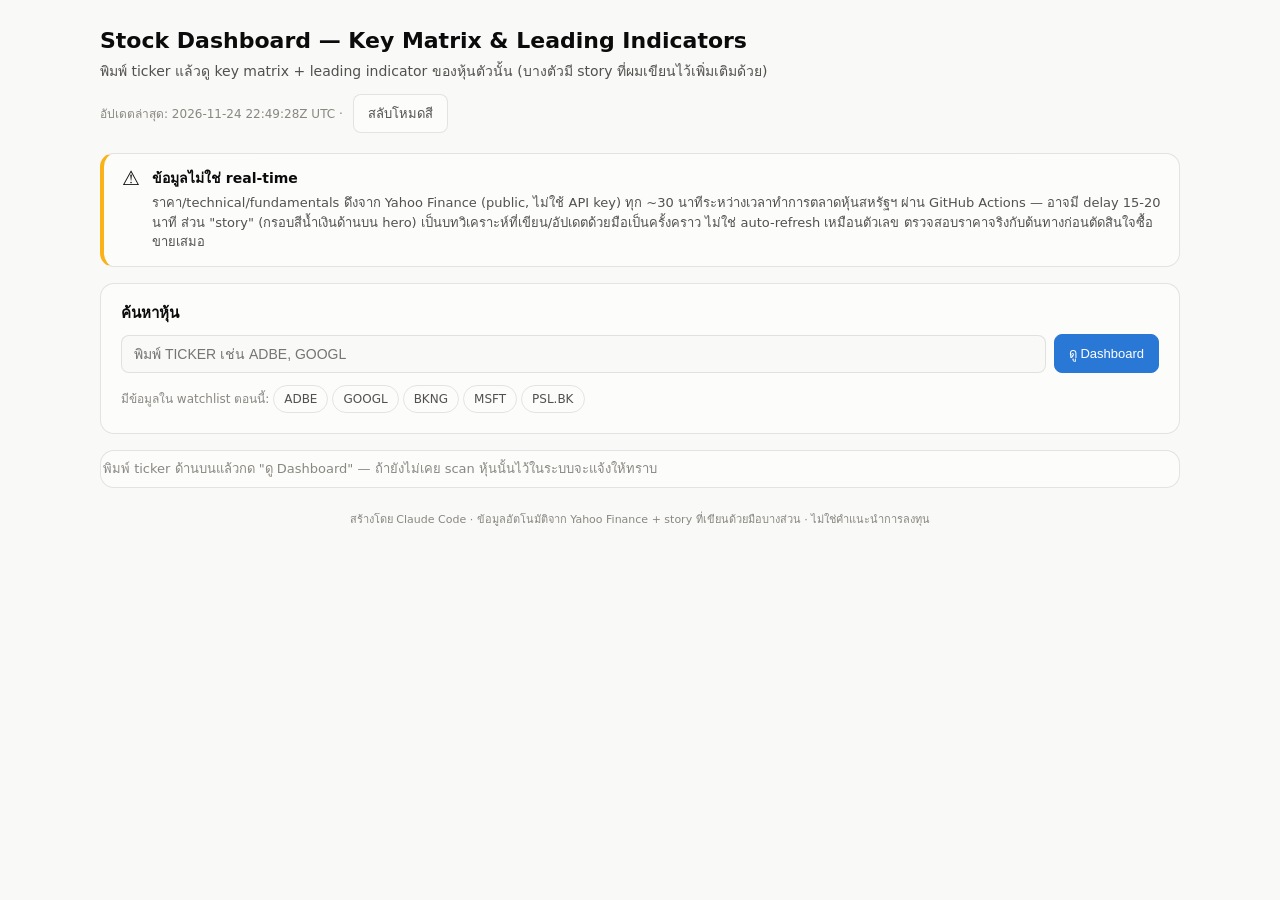
==== commit 5177c532: "Refresh stock dashboard scan [skip ci]" ====
--- a/dashboard/index.html
+++ b/dashboard/index.html
@@ -144,7 +144,7 @@
 <script>
 (function(){
   "use strict";
-  var DATA = {"ADBE": {"company": "Adobe Inc.", "exchange": "US", "price": "$223.98", "delta": "+2.88%", "deltaDir": "up", "range": "52-wk range $190.12 – $362.71", "sections": [{"title": "Growth &amp; Retention", "desc": "ตัวเลขที่บอกล่วงหน้าว่ารายได้อนาคตจะโตหรือชะลอ", "tiles": [{"label": "Ending ARR (Q2 FY26)", "value": "$27.1B", "note": "+12.5% YoY", "badge": "good"}, {"label": "Enterprise >$10M ARR", "value": ">20% YoY", "note": "โมเมนตัม enterprise แข็งแรง", "badge": "good"}, {"label": "2H FY26 organic ARR", "value": "ปรับลด ~$480M", "note": "เลื่อนขึ้นราคา + freemium shift", "badge": "warn"}]}, {"title": "AI Narrative", "desc": "ตัวขับเคลื่อนราคาหุ้นหลักปีนี้", "tiles": [{"label": "AI-first ARR", "value": ">$500M", "note": "โต 3 เท่า YoY", "badge": "good"}, {"label": "การแข่งขัน AI-native", "value": "แรงกดดันสูง", "note": "Canva/Figma/Midjourney/OpenAI", "badge": "critical"}]}, {"title": "Fundamentals (auto)", "desc": "คำนวณอัตโนมัติจาก Yahoo Finance ทุกรอบ scan", "tiles": [{"label": "Revenue Growth (YoY)", "value": "+12.9%", "note": "จาก Yahoo Finance quoteSummary", "badge": "good"}, {"label": "Gross Margin", "value": "89.3%", "note": "", "badge": "good"}, {"label": "Return on Equity", "value": "61.9%", "note": "", "badge": "good"}, {"label": "FCF Yield", "value": "10.6%", "note": "FCF / Enterprise Value", "badge": "good"}]}, {"title": "Valuation (auto)", "desc": "เกณฑ์ badge เป็น heuristic คร่าวๆ ไม่ใช่คำตัดสินว่าแพง/ถูก", "tiles": [{"label": "Trailing P/E", "value": "12.5x", "note": "", "badge": "good"}, {"label": "Forward P/E", "value": "8.2x", "note": "ประมาณการกำไรปีหน้า", "badge": "good"}, {"label": "PEG Ratio", "value": "0.52", "note": "PE เทียบกับอัตราการเติบโต — <1 มักถูกกว่าที่โต", "badge": "good"}, {"label": "Price/Sales", "value": "3.4x", "note": "", "badge": "warn"}]}], "technical": [{"label": "50D vs 200D MA", "value": "Death cross", "note": "50D $242.91 < 200D $246.14", "badge": "critical"}, {"label": "RSI (14D)", "value": "37.5", "note": "Neutral", "badge": "good"}, {"label": "Position in 52-wk range", "value": "-38.2% จากจุดสูงสุด", "note": "+17.8% เหนือจุดต่ำสุด 52 สัปดาห์", "badge": "warn"}], "sentiment": [{"label": "Consensus rating", "value": "Hold", "note": "33 analysts", "badge": "warn"}, {"label": "Avg. price target", "value": "$266.91", "note": "ช่วง $140–$373 · +19.2% จากราคาปัจจุบัน", "badge": "good"}], "signal_summary": {"good": 12, "warn": 4, "serious": 0, "critical": 2}, "news": [{"title": "Adobe (ADBE) Faces A Valuation Test, Is It A Bargain?", "publisher": "Simply Wall St.", "link": "https://finance.yahoo.com/markets/stocks/articles/adobe-adbe-faces-valuation-test-220628881.html", "published_at": "2026-11-23"}, {"title": "Adobe's Next Report Is Dec. 9. Here's How the Stock Reacted to Each of the Last 10.", "publisher": "Motley Fool", "link": "https://finance.yahoo.com/markets/stocks/articles/adobes-next-report-dec-9-085302199.html", "published_at": "2026-11-23"}, {"title": "Adobe (ADBE) Joins 40 Plus Groups Launching The AI Transparency Initiative", "publisher": "Simply Wall St.", "link": "https://finance.yahoo.com/technology/ai/articles/adobe-adbe-joins-40-plus-201324152.html", "published_at": "2026-11-20"}, {"title": "Snowflake vs. Adobe: Which Enterprise AI Stock Is a Better Buy?", "publisher": "Zacks", "link": "https://finance.yahoo.com/technology/ai/articles/snowflake-vs-adobe-enterprise-ai-155800527.html", "published_at": "2026-11-20"}, {"title": "Adobe Systems (ADBE) Stock Moves -2.00%: What You Should Know", "publisher": "Zacks", "link": "https://finance.yahoo.com/markets/stocks/articles/adobe-systems-adbe-stock-moves-214502521.html", "published_at": "2026-11-19"}], "scanned_at": "2026-11-24T00:27:11Z", "stale": false, "narrative": "Adobe กำลังอยู่ในจุดเปลี่ยนกลยุทธ์ครั้งใหญ่: ยอมลดเป้า ARR ครึ่งปีหลังลงเพื่อทุ่มไปกับ freemium (แจกฟรี Acrobat/Express ให้ฐานผู้ใช้ใหญ่ขึ้นก่อน แล้วค่อยแปลงเป็นลูกค้าจ่ายเงินทีหลัง) ตลาดยังไม่มั่นใจว่าแผนนี้จะได้ผลทันเวลา ก่อนที่คู่แข่ง AI-native อย่าง Canva/Figma/Midjourney จะแย่งส่วนแบ่งตลาด Creative Cloud ไปมากกว่านี้ — หุ้นเลยร่วงแรงกว่าที่ปัจจัยพื้นฐานบ่งชี้", "hero": {"title": "🎯 ARR Acceleration Watch — Q3 FY26", "question": "หลัง Adobe ลด 2H FY26 ARR guidance เพื่อทุ่มกลยุทธ์ freemium จะเร่ง ARR กลับมาตามเป้าได้หรือไม่ — ยังไม่มีคำตอบจนกว่าจะถึง earnings call ถัดไป", "items": [{"label": "FY26 Total ARR Growth Guide", "value": "10.2% YoY", "note": "รวม Semrush แล้ว"}, {"label": "Freemium MAU", "value": ">850M / ~90M", "note": "Acrobat+Express / Creative freemium"}, {"label": "Q3 FY26 Guidance", "value": "Rev $6.67–6.72B", "note": "สูงกว่า consensus เดิม"}, {"label": "ตัวกระตุ้นข่าวถัดไป", "value": "Q3 FY26 earnings", "note": "~ก.ย. 2026"}]}, "narrative_as_of": "2026-07-26", "narrative_sources": "Adobe Q2 FY2026 earnings release/call (manual research, ไม่ auto-refresh)"}, "GOOGL": {"company": "Alphabet Inc.", "exchange": "US", "price": "$282.10", "delta": "+6.34%", "deltaDir": "up", "range": "52-wk range $264.22 – $408.61", "sections": [{"title": "Segment Growth", "desc": "ธุรกิจแบบ diversified — ต้องดูแยกส่วน", "tiles": [{"label": "Total Revenue", "value": "$119.8B", "note": "+24% YoY", "badge": "good"}, {"label": "Search & Other Ads", "value": "+17% YoY", "note": "ชะลอตัวครั้งแรกใน 6 ไตรมาส", "badge": "warn"}, {"label": "Google Cloud", "value": "+82% YoY", "note": "Op. income $2.83B → $8.81B YoY", "badge": "good"}, {"label": "Cloud Backlog", "value": "$514B", "note": "+>$50B QoQ", "badge": "good"}]}, {"title": "AI Capex &amp; Monetization", "desc": "เงินลงทุน AI จะคุ้มค่าหรือกัดกินกำไรระยะสั้น", "tiles": [{"label": "FY2026 Capex", "value": "$195–205B", "note": "สูงกว่าคาด (~$186B)", "badge": "serious"}, {"label": "AI Overviews/Mode adoption", "value": "กำลังเปลี่ยนผ่าน", "note": "ยังไม่ชัดว่ากระทบ monetization แค่ไหน", "badge": "warn"}]}, {"title": "Fundamentals (auto)", "desc": "คำนวณอัตโนมัติจาก Yahoo Finance ทุกรอบ scan", "tiles": [{"label": "Revenue Growth (YoY)", "value": "+24.7%", "note": "จาก Yahoo Finance quoteSummary", "badge": "good"}, {"label": "Gross Margin", "value": "60.9%", "note": "", "badge": "good"}, {"label": "Return on Equity", "value": "44.3%", "note": "", "badge": "good"}, {"label": "FCF Yield", "value": "-0.0%", "note": "FCF / Enterprise Value", "badge": "warn"}]}, {"title": "Valuation (auto)", "desc": "เกณฑ์ badge เป็น heuristic คร่าวๆ ไม่ใช่คำตัดสินว่าแพง/ถูก", "tiles": [{"label": "Trailing P/E", "value": "14.7x", "note": "", "badge": "good"}, {"label": "Forward P/E", "value": "18.4x", "note": "ประมาณการกำไรปีหน้า", "badge": "good"}, {"label": "PEG Ratio", "value": "0.94", "note": "PE เทียบกับอัตราการเติบโต — <1 มักถูกกว่าที่โต", "badge": "good"}, {"label": "Price/Sales", "value": "7.4x", "note": "", "badge": "warn"}]}], "technical": [{"label": "50D vs 200D MA", "value": "Death cross", "note": "50D $320.95 < 200D $336.77", "badge": "critical"}, {"label": "RSI (14D)", "value": "41.0", "note": "Neutral", "badge": "good"}, {"label": "Position in 52-wk range", "value": "-31.0% จากจุดสูงสุด", "note": "+6.8% เหนือจุดต่ำสุด 52 สัปดาห์", "badge": "good"}], "sentiment": [{"label": "Consensus rating", "value": "Strong Buy", "note": "53 analysts", "badge": "good"}, {"label": "Avg. price target", "value": "$395.77", "note": "ช่วง $300–$500 · +40.3% จากราคาปัจจุบัน", "badge": "good"}], "signal_summary": {"good": 13, "warn": 4, "serious": 1, "critical": 1}, "news": [], "scanned_at": "2026-11-24T00:27:11Z", "stale": false, "narrative": "Alphabet กำลังพนันครั้งใหญ่กับ AI: ทุ่มงบ capex ปีนี้สูงถึง $195-205B สร้างศูนย์ข้อมูล ขณะที่ Search ซึ่งเป็นเครื่องทำเงินหลักเพิ่งเริ่มชะลอตัวเป็นครั้งแรกในรอบปีครึ่ง จากการที่ผู้ใช้เปลี่ยนพฤติกรรมไปใช้ AI Overviews/AI Mode และแชทบอทคู่แข่งมากขึ้น แต่ Google Cloud กำลังโตแรงสวนทาง (backlog แตะ 5 แสนล้านดอลลาร์) คำถามคือฝั่ง Cloud จะโตทันชดเชยฝั่ง Search และพิสูจน์ว่าเงินก้อนมหาศาลที่ทุ่มลงทุนคุ้มค่าจริงหรือไม่", "hero": {"title": "🎯 AI Capex Bet: Search Deceleration vs. Cloud Acceleration", "question": "Cloud ที่กำลังเร่งตัวแรงจะโตเร็วพอมาชดเชย Search ที่เริ่มชะลอ และพิสูจน์ผลตอบแทนจาก capex ก้อนใหญ่นี้ได้ทันเวลาก่อนตลาดหมดความอดทนหรือไม่", "items": [{"label": "Search & Other Ads (Q2 FY26)", "value": "$63.3B · +17% YoY", "note": "ชะลอตัวครั้งแรกในรอบ 6 ไตรมาส"}, {"label": "Google Cloud (Q2 FY26)", "value": "$24.77B · +82% YoY", "note": "Backlog $514B (+$50B QoQ)"}, {"label": "FY2026 Capex Guidance", "value": "$195–205B", "note": "สูงกว่าที่นักวิเคราะห์คาด"}, {"label": "ตัวกระตุ้นข่าวถัดไป", "value": "Q3 FY26 earnings", "note": "จับตา Search growth"}]}, "narrative_as_of": "2026-07-26", "narrative_sources": "Alphabet Q2 FY2026 earnings release, Futurum Group, CNBC, Seeking Alpha (manual research, ไม่ auto-refresh)"}, "BKNG": {"company": "Booking Holdings Inc.", "exchange": "US", "price": "$144.94", "delta": "+0.02%", "deltaDir": "up", "range": "52-wk range $144.10 – $220.81", "sections": [{"title": "Growth &amp; Marketplace Health", "desc": "ตัวเลขที่บอกล่วงหน้าว่าธุรกิจ OTA core ยังแข็งแรงหรือชะลอ", "tiles": [{"label": "Gross Bookings Growth (Q1)", "value": "+15% YoY", "note": "+8% constant currency", "badge": "good"}, {"label": "Revenue Growth (Q1)", "value": "+16% YoY", "note": "+10% constant currency", "badge": "good"}, {"label": "FY26 Gross Bookings Guide", "value": "High-single / low-double digit %", "note": "Adjusted EBITDA คาดโตเร็วกว่ารายได้", "badge": "warn"}]}, {"title": "AI Disintermediation Risk", "desc": "ความเสี่ยงที่ AI agent จะตัด OTA ออกจากตรงกลางการจอง", "tiles": [{"label": "AI agent threat level", "value": "ยังไม่ชัดเจน", "note": "OpenAI ถอยจาก direct checkout แต่ความเสี่ยงระยะยาวยังอยู่", "badge": "warn"}, {"label": "Booking's counter-strategy", "value": "Connected trip + Genius ecosystem", "note": "พยายามผูกผู้ใช้ไว้ในระบบตัวเอง ผ่าน partnership กับ OpenAI/Anthropic/Google/Amazon", "badge": "warn"}]}, {"title": "Fundamentals (auto)", "desc": "คำนวณอัตโนมัติจาก Yahoo Finance ทุกรอบ scan", "tiles": [{"label": "Revenue Growth (YoY)", "value": "-1.3%", "note": "จาก Yahoo Finance quoteSummary", "badge": "critical"}, {"label": "Gross Margin", "value": "87.2%", "note": "", "badge": "good"}, {"label": "FCF Yield", "value": "6.7%", "note": "FCF / Enterprise Value", "badge": "good"}]}, {"title": "Valuation (auto)", "desc": "เกณฑ์ badge เป็น heuristic คร่าวๆ ไม่ใช่คำตัดสินว่าแพง/ถูก", "tiles": [{"label": "Trailing P/E", "value": "15.7x", "note": "", "badge": "good"}, {"label": "Forward P/E", "value": "11.8x", "note": "ประมาณการกำไรปีหน้า", "badge": "good"}, {"label": "PEG Ratio", "value": "0.54", "note": "PE เทียบกับอัตราการเติบโต — <1 มักถูกกว่าที่โต", "badge": "good"}, {"label": "Price/Sales", "value": "3.8x", "note": "", "badge": "warn"}]}], "technical": [{"label": "50D vs 200D MA", "value": "Death cross", "note": "50D $159.30 < 200D $173.51", "badge": "critical"}, {"label": "RSI (14D)", "value": "34.8", "note": "Neutral", "badge": "good"}, {"label": "Position in 52-wk range", "value": "-34.4% จากจุดสูงสุด", "note": "+0.6% เหนือจุดต่ำสุด 52 สัปดาห์", "badge": "good"}], "sentiment": [{"label": "Consensus rating", "value": "Buy", "note": "34 analysts", "badge": "good"}, {"label": "Avg. price target", "value": "$215.06", "note": "ช่วง $150–$267 · +48.4% จากราคาปัจจุบัน", "badge": "good"}], "signal_summary": {"good": 11, "warn": 4, "serious": 0, "critical": 2}, "news": [{"title": "Agoda 2027 Asia Travel Pulse: 53% of Asian travelers plan with AI but 89% want the final say on hotel bookings", "publisher": "PR Newswire", "link": "https://finance.yahoo.com/technology/ai/articles/agoda-2027-asia-travel-pulse-075200684.html", "published_at": "2026-11-23"}, {"title": "Agoda Brings Eurovision Song Contest Asia's First Grand Final to Fans Across the Region", "publisher": "PR Newswire", "link": "https://finance.yahoo.com/media-advertising/articles/agoda-brings-eurovision-song-contest-093000722.html", "published_at": "2026-11-21"}, {"title": "Booking Holdings (BKNG) Is Folding Its B2B Travel Push Into One New Division", "publisher": "Simply Wall St.", "link": "https://finance.yahoo.com/markets/stocks/articles/booking-holdings-bkng-folding-b2b-061059092.html", "published_at": "2026-11-21"}, {"title": "Can Booking Holdings Stock Jump 40%?", "publisher": "Trefis", "link": "https://finance.yahoo.com/markets/stocks/articles/booking-holdings-stock-jump-40-180726161.html", "published_at": "2026-11-20"}, {"title": "Bernstein Adjusts Price Target on Booking to $172 From $188", "publisher": "MT Newswires", "link": "https://finance.yahoo.com/markets/stocks/articles/bernstein-adjusts-price-target-booking-105417996.html", "published_at": "2026-11-20"}], "scanned_at": "2026-11-24T00:27:11Z", "stale": false, "narrative": "Booking Holdings (เจ้าของ Booking.com, Priceline, Agoda, Kayak) ร่วงลงมาแล้วราว 15% ตั้งแต่ต้นปี ส่วนใหญ่จากความกลัวว่า AI agent (เช่น ChatGPT, Gemini) จะกลายเป็น \"ประตูหน้า\" ในการจองทริปแทน OTA ทำให้ Booking กลายเป็นแค่ผู้ให้บริการหลังบ้านที่ถูกบีบมาร์จิ้น ข่าวดีคือเดือนมีนาคม 2026 OpenAI ประกาศถอยจากการให้ ChatGPT เช็คเอาต์ตรงเพราะผู้ใช้ค้นข้อมูลในแชทแต่ไปจ่ายเงินที่แอปอื่น ทำให้หุ้นกลุ่ม OTA เด้งแรง (BKNG +8% วันเดียว) คำถามคือความกลัวเรื่อง AI disintermediation นี้ถูกราคาไปมากพอหรือยัง และไตรมาสหน้าการเติบโตจะฟื้นจากที่ guide ไว้ต่ำแค่ไหน", "hero": {"title": "🎯 AI Disintermediation Fear vs. Growth Deceleration — Q2 FY26", "question": "หุ้นร่วง 15% YTD หลักๆ จาก AI agent disruption fear (แม้ OpenAI จะถอยจาก direct checkout แล้ว) ขณะเดียวกัน guidance ไตรมาส 2 เองก็ชะลอจาก room nights +5.9% เหลือ guide แค่ +2-4% (ส่วนหนึ่งจากผลกระทบความขัดแย้งตะวันออกกลาง) ต้องแยกให้ออกว่าราคาที่ร่วงมาสะท้อนความกลัวเกินจริงหรือสะท้อนการชะลอตัวจริงกันแน่", "items": [{"label": "Q1 FY26 Room Nights", "value": "338M · +5.9% YoY", "note": "Gross bookings +15% YoY"}, {"label": "Q2 FY26 Guidance", "value": "Room nights +2-4%", "note": "ชะลอจาก Q1 ส่วนหนึ่งจาก Middle East conflict"}, {"label": "OpenAI checkout retreat", "value": "มี.ค. 2026", "note": "BKNG +8% วันเดียวหลังข่าว — คลายกังวล AI disintermediation ชั่วคราว"}, {"label": "ตัวกระตุ้นข่าวถัดไป", "value": "Q2 FY26 earnings", "note": "4 ส.ค. 2026 — consensus EPS $2.50, revenue $7.33B"}]}, "narrative_as_of": "2026-07-26", "narrative_sources": "Booking Holdings Q1 FY2026 earnings release, PhocusWire, Skift, Seeking Alpha (manual research, ไม่ auto-refresh)"}, "MSFT": {"company": "Microsoft Corporation", "exchange": "US", "price": "$492.50", "delta": "+1.65%", "deltaDir": "up", "range": "52-wk range $349.20 – $559.15", "sections": [{"title": "Fundamentals (auto)", "desc": "คำนวณอัตโนมัติจาก Yahoo Finance ทุกรอบ scan", "tiles": [{"label": "Revenue Growth (YoY)", "value": "+18.8%", "note": "จาก Yahoo Finance quoteSummary", "badge": "good"}, {"label": "Gross Margin", "value": "67.7%", "note": "", "badge": "good"}, {"label": "Return on Equity", "value": "34.2%", "note": "", "badge": "good"}, {"label": "FCF Yield", "value": "0.1%", "note": "FCF / Enterprise Value", "badge": "good"}]}, {"title": "Valuation (auto)", "desc": "เกณฑ์ badge เป็น heuristic คร่าวๆ ไม่ใช่คำตัดสินว่าแพง/ถูก", "tiles": [{"label": "Trailing P/E", "value": "25.7x", "note": "", "badge": "good"}, {"label": "Forward P/E", "value": "20.4x", "note": "ประมาณการกำไรปีหน้า", "badge": "good"}, {"label": "PEG Ratio", "value": "1.43", "note": "PE เทียบกับอัตราการเติบโต — <1 มักถูกกว่าที่โต", "badge": "warn"}, {"label": "Price/Sales", "value": "10.6x", "note": "", "badge": "warn"}]}], "technical": [{"label": "50D vs 200D MA", "value": "Golden trend", "note": "50D $519.58 > 200D $444.09", "badge": "good"}, {"label": "RSI (14D)", "value": "39.1", "note": "Neutral", "badge": "good"}, {"label": "Position in 52-wk range", "value": "-11.9% จากจุดสูงสุด", "note": "+41.0% เหนือจุดต่ำสุด 52 สัปดาห์", "badge": "warn"}], "sentiment": [{"label": "Consensus rating", "value": "Strong Buy", "note": "54 analysts", "badge": "good"}, {"label": "Avg. price target", "value": "$637.36", "note": "ช่วง $440–$870 · +29.4% จากราคาปัจจุบัน", "badge": "good"}], "signal_summary": {"good": 10, "warn": 3, "serious": 0, "critical": 0}, "news": [{"title": "Chamath Says Microsoft “Clearly Is Going to Need to Have a Frontier Model.” Nadella Is Betting It Won’t", "publisher": "TIKR", "link": "https://finance.yahoo.com/technology/ai/articles/chamath-says-microsoft-clearly-going-225031529.html", "published_at": "2026-11-23"}, {"title": "China Is “Only 12 Hours” Behind US AI Labs. ByteDance’s Reported Azure Deal Puts Microsoft in the Middle", "publisher": "TIKR", "link": "https://finance.yahoo.com/technology/ai/articles/china-only-12-hours-behind-213903111.html", "published_at": "2026-11-23"}], "scanned_at": "2026-11-24T00:27:11Z", "stale": false}, "PSL.BK": {"company": "Precious Shipping Public Company Limited", "exchange": "SET", "price": "฿8.20", "delta": "+1.49%", "deltaDir": "up", "range": "52-wk range ฿5.70 – ฿11.40", "sections": [{"title": "Fundamentals (auto)", "desc": "คำนวณอัตโนมัติจาก Yahoo Finance ทุกรอบ scan", "tiles": [{"label": "Revenue Growth (YoY)", "value": "+49.6%", "note": "จาก Yahoo Finance quoteSummary", "badge": "good"}, {"label": "Gross Margin", "value": "66.7%", "note": "", "badge": "good"}, {"label": "Return on Equity", "value": "10.6%", "note": "", "badge": "good"}, {"label": "FCF Yield", "value": "-22.3%", "note": "FCF / Enterprise Value", "badge": "warn"}]}, {"title": "Valuation (auto)", "desc": "เกณฑ์ badge เป็น heuristic คร่าวๆ ไม่ใช่คำตัดสินว่าแพง/ถูก", "tiles": [{"label": "Trailing P/E", "value": "7.3x", "note": "", "badge": "good"}, {"label": "Forward P/E", "value": "20.7x", "note": "ประมาณการกำไรปีหน้า", "badge": "good"}, {"label": "PEG Ratio", "value": "0.27", "note": "PE เทียบกับอัตราการเติบโต — <1 มักถูกกว่าที่โต", "badge": "good"}, {"label": "Price/Sales", "value": "1.8x", "note": "", "badge": "warn"}]}], "technical": [{"label": "50D vs 200D MA", "value": "Golden trend", "note": "50D ฿9.51 > 200D ฿8.12", "badge": "good"}, {"label": "RSI (14D)", "value": "32.6", "note": "Neutral", "badge": "good"}, {"label": "Position in 52-wk range", "value": "-28.1% จากจุดสูงสุด", "note": "+43.9% เหนือจุดต่ำสุด 52 สัปดาห์", "badge": "warn"}], "sentiment": [{"label": "Consensus rating", "value": "None", "note": "2 analysts", "badge": "warn"}, {"label": "Avg. price target", "value": "฿8.90", "note": "ช่วง ฿7–฿11 · +8.5% จากราคาปัจจุบัน", "badge": "good"}], "signal_summary": {"good": 9, "warn": 4, "serious": 0, "critical": 0}, "news": [{"title": "PSL เผย PACC LINE Pte Ltd ประเทศสิงคโปร์ เช่าเรือสริตา นารี ระยะเวลา 11 ถึง 13 เดือน", "publisher": "HOI", "link": "https://www.hooninside.com/news-feed/424072/view/", "published_at": "2026-11-23"}, {"title": "PSL รายงานการเข้าทำสัญญาเช่าระยะยาวสำหรับเรือสริตา นารี", "publisher": "SET", "link": "https://www.set.or.th/th/market/news-and-alert/newsdetails?id=108228301&symbol=PSL", "published_at": "2026-11-23"}, {"title": "@Yuanta Securities Thailand : 6 หุ้นเด่นทางเทคนิค BDMS, TIDLOR, PTTGC, PSL, SKY, SC [TECHNICAL VIEW 20/11/2026", "publisher": "YOUTUBE", "link": "https://www.youtube.com/watch?v=I9vfgNquwzY", "published_at": "2026-11-20"}, {"title": "PSL แจ้งตั้ง 4 บริษัทย่อยใหม่ “สิงคโปร์” ลุยธุรกิจเจ้าของเรือ", "publisher": "KAOHOON", "link": "https://www.kaohoon.com/news/880173", "published_at": "2026-11-11"}, {"title": "PSL รายงานการจัดตั้งบริษัทย่อยใหม่ของบริษัทฯ", "publisher": "SET", "link": "https://www.set.or.th/th/market/news-and-alert/newsdetails?id=107563401&symbol=PSL", "published_at": "2026-11-11"}], "scanned_at": "2026-11-24T00:27:12Z", "stale": false}};
+  var DATA = {"ADBE": {"company": "Adobe Inc.", "exchange": "US", "price": "$232.08", "delta": "+3.62%", "deltaDir": "up", "range": "52-wk range $190.12 – $362.71", "sections": [{"title": "Growth &amp; Retention", "desc": "ตัวเลขที่บอกล่วงหน้าว่ารายได้อนาคตจะโตหรือชะลอ", "tiles": [{"label": "Ending ARR (Q2 FY26)", "value": "$27.1B", "note": "+12.5% YoY", "badge": "good"}, {"label": "Enterprise >$10M ARR", "value": ">20% YoY", "note": "โมเมนตัม enterprise แข็งแรง", "badge": "good"}, {"label": "2H FY26 organic ARR", "value": "ปรับลด ~$480M", "note": "เลื่อนขึ้นราคา + freemium shift", "badge": "warn"}]}, {"title": "AI Narrative", "desc": "ตัวขับเคลื่อนราคาหุ้นหลักปีนี้", "tiles": [{"label": "AI-first ARR", "value": ">$500M", "note": "โต 3 เท่า YoY", "badge": "good"}, {"label": "การแข่งขัน AI-native", "value": "แรงกดดันสูง", "note": "Canva/Figma/Midjourney/OpenAI", "badge": "critical"}]}, {"title": "Fundamentals (auto)", "desc": "คำนวณอัตโนมัติจาก Yahoo Finance ทุกรอบ scan", "tiles": [{"label": "Revenue Growth (YoY)", "value": "+12.9%", "note": "จาก Yahoo Finance quoteSummary", "badge": "good"}, {"label": "Gross Margin", "value": "89.3%", "note": "", "badge": "good"}, {"label": "Return on Equity", "value": "61.9%", "note": "", "badge": "good"}, {"label": "FCF Yield", "value": "10.6%", "note": "FCF / Enterprise Value", "badge": "good"}]}, {"title": "Valuation (auto)", "desc": "เกณฑ์ badge เป็น heuristic คร่าวๆ ไม่ใช่คำตัดสินว่าแพง/ถูก", "tiles": [{"label": "Trailing P/E", "value": "13.0x", "note": "", "badge": "good"}, {"label": "Forward P/E", "value": "8.5x", "note": "ประมาณการกำไรปีหน้า", "badge": "good"}, {"label": "PEG Ratio", "value": "0.54", "note": "PE เทียบกับอัตราการเติบโต — <1 มักถูกกว่าที่โต", "badge": "good"}, {"label": "Price/Sales", "value": "3.5x", "note": "", "badge": "warn"}]}], "technical": [{"label": "50D vs 200D MA", "value": "Death cross", "note": "50D $242.39 < 200D $245.97", "badge": "critical"}, {"label": "RSI (14D)", "value": "44.9", "note": "Neutral", "badge": "good"}, {"label": "Position in 52-wk range", "value": "-36.0% จากจุดสูงสุด", "note": "+22.1% เหนือจุดต่ำสุด 52 สัปดาห์", "badge": "warn"}], "sentiment": [{"label": "Consensus rating", "value": "Hold", "note": "33 analysts", "badge": "warn"}, {"label": "Avg. price target", "value": "$266.91", "note": "ช่วง $140–$373 · +15.0% จากราคาปัจจุบัน", "badge": "good"}], "signal_summary": {"good": 12, "warn": 4, "serious": 0, "critical": 2}, "news": [{"title": "Holiday shopping scams could set you back $100 or more: 3 things to watch for", "publisher": "Yahoo Personal Finance", "link": "https://finance.yahoo.com/personal-finance/banking/article/holiday-shopping-scams-could-set-you-back-100-or-more-3-things-to-watch-for-211430894.html", "published_at": "2026-11-24"}, {"title": "RH-ISAC Report: Familiar Fraud Tactics Expected to Arrive Through AI-Driven Traffic This Holiday Season", "publisher": "PR Newswire", "link": "https://finance.yahoo.com/technology/ai/articles/rh-isac-report-familiar-fraud-135500312.html", "published_at": "2026-11-24"}, {"title": "Investors Might Be Making a Big Mistake by Underestimating Adobe’s AI Opportunity", "publisher": "24/7 Wall St.", "link": "https://finance.yahoo.com/markets/stocks/articles/investors-might-making-big-mistake-124830683.html", "published_at": "2026-11-24"}, {"title": "Can Adobe Stock Rise 30% From Here?", "publisher": "Trefis", "link": "https://finance.yahoo.com/markets/stocks/articles/adobe-stock-rise-30-110747520.html", "published_at": "2026-11-24"}, {"title": "Adobe (ADBE) Faces A Valuation Test, Is It A Bargain?", "publisher": "Simply Wall St.", "link": "https://finance.yahoo.com/markets/stocks/articles/adobe-adbe-faces-valuation-test-220628881.html", "published_at": "2026-11-23"}], "scanned_at": "2026-11-24T22:49:27Z", "stale": false, "narrative": "Adobe กำลังอยู่ในจุดเปลี่ยนกลยุทธ์ครั้งใหญ่: ยอมลดเป้า ARR ครึ่งปีหลังลงเพื่อทุ่มไปกับ freemium (แจกฟรี Acrobat/Express ให้ฐานผู้ใช้ใหญ่ขึ้นก่อน แล้วค่อยแปลงเป็นลูกค้าจ่ายเงินทีหลัง) ตลาดยังไม่มั่นใจว่าแผนนี้จะได้ผลทันเวลา ก่อนที่คู่แข่ง AI-native อย่าง Canva/Figma/Midjourney จะแย่งส่วนแบ่งตลาด Creative Cloud ไปมากกว่านี้ — หุ้นเลยร่วงแรงกว่าที่ปัจจัยพื้นฐานบ่งชี้", "hero": {"title": "🎯 ARR Acceleration Watch — Q3 FY26", "question": "หลัง Adobe ลด 2H FY26 ARR guidance เพื่อทุ่มกลยุทธ์ freemium จะเร่ง ARR กลับมาตามเป้าได้หรือไม่ — ยังไม่มีคำตอบจนกว่าจะถึง earnings call ถัดไป", "items": [{"label": "FY26 Total ARR Growth Guide", "value": "10.2% YoY", "note": "รวม Semrush แล้ว"}, {"label": "Freemium MAU", "value": ">850M / ~90M", "note": "Acrobat+Express / Creative freemium"}, {"label": "Q3 FY26 Guidance", "value": "Rev $6.67–6.72B", "note": "สูงกว่า consensus เดิม"}, {"label": "ตัวกระตุ้นข่าวถัดไป", "value": "Q3 FY26 earnings", "note": "~ก.ย. 2026"}]}, "narrative_as_of": "2026-07-26", "narrative_sources": "Adobe Q2 FY2026 earnings release/call (manual research, ไม่ auto-refresh)"}, "GOOGL": {"company": "Alphabet Inc.", "exchange": "US", "price": "$279.05", "delta": "-1.08%", "deltaDir": "down", "range": "52-wk range $264.22 – $408.61", "sections": [{"title": "Segment Growth", "desc": "ธุรกิจแบบ diversified — ต้องดูแยกส่วน", "tiles": [{"label": "Total Revenue", "value": "$119.8B", "note": "+24% YoY", "badge": "good"}, {"label": "Search & Other Ads", "value": "+17% YoY", "note": "ชะลอตัวครั้งแรกใน 6 ไตรมาส", "badge": "warn"}, {"label": "Google Cloud", "value": "+82% YoY", "note": "Op. income $2.83B → $8.81B YoY", "badge": "good"}, {"label": "Cloud Backlog", "value": "$514B", "note": "+>$50B QoQ", "badge": "good"}]}, {"title": "AI Capex &amp; Monetization", "desc": "เงินลงทุน AI จะคุ้มค่าหรือกัดกินกำไรระยะสั้น", "tiles": [{"label": "FY2026 Capex", "value": "$195–205B", "note": "สูงกว่าคาด (~$186B)", "badge": "serious"}, {"label": "AI Overviews/Mode adoption", "value": "กำลังเปลี่ยนผ่าน", "note": "ยังไม่ชัดว่ากระทบ monetization แค่ไหน", "badge": "warn"}]}, {"title": "Fundamentals (auto)", "desc": "คำนวณอัตโนมัติจาก Yahoo Finance ทุกรอบ scan", "tiles": [{"label": "Revenue Growth (YoY)", "value": "+24.7%", "note": "จาก Yahoo Finance quoteSummary", "badge": "good"}, {"label": "Gross Margin", "value": "60.9%", "note": "", "badge": "good"}, {"label": "Return on Equity", "value": "44.3%", "note": "", "badge": "good"}, {"label": "FCF Yield", "value": "-0.0%", "note": "FCF / Enterprise Value", "badge": "warn"}]}, {"title": "Valuation (auto)", "desc": "เกณฑ์ badge เป็น heuristic คร่าวๆ ไม่ใช่คำตัดสินว่าแพง/ถูก", "tiles": [{"label": "Trailing P/E", "value": "14.6x", "note": "", "badge": "good"}, {"label": "Forward P/E", "value": "18.2x", "note": "ประมาณการกำไรปีหน้า", "badge": "good"}, {"label": "PEG Ratio", "value": "1.00", "note": "PE เทียบกับอัตราการเติบโต — <1 มักถูกกว่าที่โต", "badge": "warn"}, {"label": "Price/Sales", "value": "7.3x", "note": "", "badge": "warn"}]}], "technical": [{"label": "50D vs 200D MA", "value": "Death cross", "note": "50D $319.64 < 200D $336.54", "badge": "critical"}, {"label": "RSI (14D)", "value": "39.6", "note": "Neutral", "badge": "good"}, {"label": "Position in 52-wk range", "value": "-31.7% จากจุดสูงสุด", "note": "+5.6% เหนือจุดต่ำสุด 52 สัปดาห์", "badge": "good"}], "sentiment": [{"label": "Consensus rating", "value": "Strong Buy", "note": "54 analysts", "badge": "good"}, {"label": "Avg. price target", "value": "$395.48", "note": "ช่วง $300–$500 · +41.7% จากราคาปัจจุบัน", "badge": "good"}], "signal_summary": {"good": 12, "warn": 5, "serious": 1, "critical": 1}, "news": [], "scanned_at": "2026-11-24T22:49:27Z", "stale": false, "narrative": "Alphabet กำลังพนันครั้งใหญ่กับ AI: ทุ่มงบ capex ปีนี้สูงถึง $195-205B สร้างศูนย์ข้อมูล ขณะที่ Search ซึ่งเป็นเครื่องทำเงินหลักเพิ่งเริ่มชะลอตัวเป็นครั้งแรกในรอบปีครึ่ง จากการที่ผู้ใช้เปลี่ยนพฤติกรรมไปใช้ AI Overviews/AI Mode และแชทบอทคู่แข่งมากขึ้น แต่ Google Cloud กำลังโตแรงสวนทาง (backlog แตะ 5 แสนล้านดอลลาร์) คำถามคือฝั่ง Cloud จะโตทันชดเชยฝั่ง Search และพิสูจน์ว่าเงินก้อนมหาศาลที่ทุ่มลงทุนคุ้มค่าจริงหรือไม่", "hero": {"title": "🎯 AI Capex Bet: Search Deceleration vs. Cloud Acceleration", "question": "Cloud ที่กำลังเร่งตัวแรงจะโตเร็วพอมาชดเชย Search ที่เริ่มชะลอ และพิสูจน์ผลตอบแทนจาก capex ก้อนใหญ่นี้ได้ทันเวลาก่อนตลาดหมดความอดทนหรือไม่", "items": [{"label": "Search & Other Ads (Q2 FY26)", "value": "$63.3B · +17% YoY", "note": "ชะลอตัวครั้งแรกในรอบ 6 ไตรมาส"}, {"label": "Google Cloud (Q2 FY26)", "value": "$24.77B · +82% YoY", "note": "Backlog $514B (+$50B QoQ)"}, {"label": "FY2026 Capex Guidance", "value": "$195–205B", "note": "สูงกว่าที่นักวิเคราะห์คาด"}, {"label": "ตัวกระตุ้นข่าวถัดไป", "value": "Q3 FY26 earnings", "note": "จับตา Search growth"}]}, "narrative_as_of": "2026-07-26", "narrative_sources": "Alphabet Q2 FY2026 earnings release, Futurum Group, CNBC, Seeking Alpha (manual research, ไม่ auto-refresh)"}, "BKNG": {"company": "Booking Holdings Inc.", "exchange": "US", "price": "$146.64", "delta": "+1.17%", "deltaDir": "up", "range": "52-wk range $143.86 – $220.81", "sections": [{"title": "Growth &amp; Marketplace Health", "desc": "ตัวเลขที่บอกล่วงหน้าว่าธุรกิจ OTA core ยังแข็งแรงหรือชะลอ", "tiles": [{"label": "Gross Bookings Growth (Q1)", "value": "+15% YoY", "note": "+8% constant currency", "badge": "good"}, {"label": "Revenue Growth (Q1)", "value": "+16% YoY", "note": "+10% constant currency", "badge": "good"}, {"label": "FY26 Gross Bookings Guide", "value": "High-single / low-double digit %", "note": "Adjusted EBITDA คาดโตเร็วกว่ารายได้", "badge": "warn"}]}, {"title": "AI Disintermediation Risk", "desc": "ความเสี่ยงที่ AI agent จะตัด OTA ออกจากตรงกลางการจอง", "tiles": [{"label": "AI agent threat level", "value": "ยังไม่ชัดเจน", "note": "OpenAI ถอยจาก direct checkout แต่ความเสี่ยงระยะยาวยังอยู่", "badge": "warn"}, {"label": "Booking's counter-strategy", "value": "Connected trip + Genius ecosystem", "note": "พยายามผูกผู้ใช้ไว้ในระบบตัวเอง ผ่าน partnership กับ OpenAI/Anthropic/Google/Amazon", "badge": "warn"}]}, {"title": "Fundamentals (auto)", "desc": "คำนวณอัตโนมัติจาก Yahoo Finance ทุกรอบ scan", "tiles": [{"label": "Revenue Growth (YoY)", "value": "-1.3%", "note": "จาก Yahoo Finance quoteSummary", "badge": "critical"}, {"label": "Gross Margin", "value": "87.2%", "note": "", "badge": "good"}, {"label": "FCF Yield", "value": "6.7%", "note": "FCF / Enterprise Value", "badge": "good"}]}, {"title": "Valuation (auto)", "desc": "เกณฑ์ badge เป็น heuristic คร่าวๆ ไม่ใช่คำตัดสินว่าแพง/ถูก", "tiles": [{"label": "Trailing P/E", "value": "15.9x", "note": "", "badge": "good"}, {"label": "Forward P/E", "value": "12.0x", "note": "ประมาณการกำไรปีหน้า", "badge": "good"}, {"label": "PEG Ratio", "value": "0.54", "note": "PE เทียบกับอัตราการเติบโต — <1 มักถูกกว่าที่โต", "badge": "good"}, {"label": "Price/Sales", "value": "3.9x", "note": "", "badge": "warn"}]}], "technical": [{"label": "50D vs 200D MA", "value": "Death cross", "note": "50D $158.81 < 200D $173.40", "badge": "critical"}, {"label": "RSI (14D)", "value": "37.5", "note": "Neutral", "badge": "good"}, {"label": "Position in 52-wk range", "value": "-33.6% จากจุดสูงสุด", "note": "+1.9% เหนือจุดต่ำสุด 52 สัปดาห์", "badge": "good"}], "sentiment": [{"label": "Consensus rating", "value": "Buy", "note": "34 analysts", "badge": "good"}, {"label": "Avg. price target", "value": "$215.06", "note": "ช่วง $150–$267 · +46.7% จากราคาปัจจุบัน", "badge": "good"}], "signal_summary": {"good": 11, "warn": 4, "serious": 0, "critical": 2}, "news": [{"title": "What Just Happened To Booking Holdings Stock?", "publisher": "Trefis", "link": "https://finance.yahoo.com/markets/stocks/articles/just-happened-booking-holdings-stock-143312926.html", "published_at": "2026-11-24"}, {"title": "Booking Holdings Inc. to Present at the Nasdaq 55th Investor Conference", "publisher": "PR Newswire", "link": "https://finance.yahoo.com/markets/stocks/articles/booking-holdings-inc-present-nasdaq-140000424.html", "published_at": "2026-11-24"}, {"title": "Christmas 2026 spending expected to average £739 per person, KAYAK survey finds", "publisher": "GlobeNewswire", "link": "https://finance.yahoo.com/economy/articles/christmas-2026-spending-expected-average-134300639.html", "published_at": "2026-11-24"}, {"title": "Agoda and GSTC Deliver Thailand's First Accessibility and Inclusion in Hospitality Training", "publisher": "PR Newswire", "link": "https://finance.yahoo.com/small-business/articles/agoda-gstc-deliver-thailands-first-010000013.html", "published_at": "2026-11-24"}, {"title": "Agoda 2027 Asia Travel Pulse: 53% of Asian travelers plan with AI but 89% want the final say on hotel bookings", "publisher": "PR Newswire", "link": "https://finance.yahoo.com/technology/ai/articles/agoda-2027-asia-travel-pulse-075200684.html", "published_at": "2026-11-23"}], "scanned_at": "2026-11-24T22:49:27Z", "stale": false, "narrative": "Booking Holdings (เจ้าของ Booking.com, Priceline, Agoda, Kayak) ร่วงลงมาแล้วราว 15% ตั้งแต่ต้นปี ส่วนใหญ่จากความกลัวว่า AI agent (เช่น ChatGPT, Gemini) จะกลายเป็น \"ประตูหน้า\" ในการจองทริปแทน OTA ทำให้ Booking กลายเป็นแค่ผู้ให้บริการหลังบ้านที่ถูกบีบมาร์จิ้น ข่าวดีคือเดือนมีนาคม 2026 OpenAI ประกาศถอยจากการให้ ChatGPT เช็คเอาต์ตรงเพราะผู้ใช้ค้นข้อมูลในแชทแต่ไปจ่ายเงินที่แอปอื่น ทำให้หุ้นกลุ่ม OTA เด้งแรง (BKNG +8% วันเดียว) คำถามคือความกลัวเรื่อง AI disintermediation นี้ถูกราคาไปมากพอหรือยัง และไตรมาสหน้าการเติบโตจะฟื้นจากที่ guide ไว้ต่ำแค่ไหน", "hero": {"title": "🎯 AI Disintermediation Fear vs. Growth Deceleration — Q2 FY26", "question": "หุ้นร่วง 15% YTD หลักๆ จาก AI agent disruption fear (แม้ OpenAI จะถอยจาก direct checkout แล้ว) ขณะเดียวกัน guidance ไตรมาส 2 เองก็ชะลอจาก room nights +5.9% เหลือ guide แค่ +2-4% (ส่วนหนึ่งจากผลกระทบความขัดแย้งตะวันออกกลาง) ต้องแยกให้ออกว่าราคาที่ร่วงมาสะท้อนความกลัวเกินจริงหรือสะท้อนการชะลอตัวจริงกันแน่", "items": [{"label": "Q1 FY26 Room Nights", "value": "338M · +5.9% YoY", "note": "Gross bookings +15% YoY"}, {"label": "Q2 FY26 Guidance", "value": "Room nights +2-4%", "note": "ชะลอจาก Q1 ส่วนหนึ่งจาก Middle East conflict"}, {"label": "OpenAI checkout retreat", "value": "มี.ค. 2026", "note": "BKNG +8% วันเดียวหลังข่าว — คลายกังวล AI disintermediation ชั่วคราว"}, {"label": "ตัวกระตุ้นข่าวถัดไป", "value": "Q2 FY26 earnings", "note": "4 ส.ค. 2026 — consensus EPS $2.50, revenue $7.33B"}]}, "narrative_as_of": "2026-07-26", "narrative_sources": "Booking Holdings Q1 FY2026 earnings release, PhocusWire, Skift, Seeking Alpha (manual research, ไม่ auto-refresh)"}, "MSFT": {"company": "Microsoft Corporation", "exchange": "US", "price": "$496.13", "delta": "+0.74%", "deltaDir": "up", "range": "52-wk range $349.20 – $559.15", "sections": [{"title": "Fundamentals (auto)", "desc": "คำนวณอัตโนมัติจาก Yahoo Finance ทุกรอบ scan", "tiles": [{"label": "Revenue Growth (YoY)", "value": "+18.8%", "note": "จาก Yahoo Finance quoteSummary", "badge": "good"}, {"label": "Gross Margin", "value": "67.7%", "note": "", "badge": "good"}, {"label": "Return on Equity", "value": "34.2%", "note": "", "badge": "good"}, {"label": "FCF Yield", "value": "0.1%", "note": "FCF / Enterprise Value", "badge": "good"}]}, {"title": "Valuation (auto)", "desc": "เกณฑ์ badge เป็น heuristic คร่าวๆ ไม่ใช่คำตัดสินว่าแพง/ถูก", "tiles": [{"label": "Trailing P/E", "value": "25.9x", "note": "", "badge": "good"}, {"label": "Forward P/E", "value": "20.5x", "note": "ประมาณการกำไรปีหน้า", "badge": "good"}, {"label": "PEG Ratio", "value": "1.46", "note": "PE เทียบกับอัตราการเติบโต — <1 มักถูกกว่าที่โต", "badge": "warn"}, {"label": "Price/Sales", "value": "10.6x", "note": "", "badge": "warn"}]}], "technical": [{"label": "50D vs 200D MA", "value": "Golden trend", "note": "50D $519.56 > 200D $444.50", "badge": "good"}, {"label": "RSI (14D)", "value": "41.0", "note": "Neutral", "badge": "good"}, {"label": "Position in 52-wk range", "value": "-11.3% จากจุดสูงสุด", "note": "+42.1% เหนือจุดต่ำสุด 52 สัปดาห์", "badge": "warn"}], "sentiment": [{"label": "Consensus rating", "value": "Strong Buy", "note": "54 analysts", "badge": "good"}, {"label": "Avg. price target", "value": "$637.36", "note": "ช่วง $440–$870 · +28.5% จากราคาปัจจุบัน", "badge": "good"}], "signal_summary": {"good": 10, "warn": 3, "serious": 0, "critical": 0}, "news": [{"title": "Microsoft (MSFT) Is One of the Safest Ways to Own AI", "publisher": "TipRanks", "link": "https://finance.yahoo.com/technology/ai/articles/microsoft-msft-one-safest-ways-210600451.html", "published_at": "2026-11-24"}, {"title": "Sector Update: Tech Stocks Fall Late Afternoon", "publisher": "MT Newswires", "link": "https://finance.yahoo.com/markets/stocks/articles/sector-tech-stocks-fall-afternoon-204211371.html", "published_at": "2026-11-24"}, {"title": "Sector Update: Tech", "publisher": "MT Newswires", "link": "https://finance.yahoo.com/markets/stocks/articles/sector-tech-202924932.html", "published_at": "2026-11-24"}, {"title": "Is Microsoft the Best Big Tech Stock to Buy Now?", "publisher": "Motley Fool", "link": "https://finance.yahoo.com/markets/stocks/articles/microsoft-best-big-tech-stock-195002703.html", "published_at": "2026-11-24"}, {"title": "Microsoft declares a code red in the middle of a 'Patchpocalypse'", "publisher": "Yahoo Finance", "link": "https://finance.yahoo.com/markets/article/microsoft-declares-a-code-red-in-the-middle-of-a-patchpocalypse-193740712.html", "published_at": "2026-11-24"}], "scanned_at": "2026-11-24T22:49:27Z", "stale": false}, "PSL.BK": {"company": "Precious Shipping Public Company Limited", "exchange": "SET", "price": "฿8.28", "delta": "+0.98%", "deltaDir": "up", "range": "52-wk range ฿5.70 – ฿11.40", "sections": [{"title": "Fundamentals (auto)", "desc": "คำนวณอัตโนมัติจาก Yahoo Finance ทุกรอบ scan", "tiles": [{"label": "Revenue Growth (YoY)", "value": "+49.6%", "note": "จาก Yahoo Finance quoteSummary", "badge": "good"}, {"label": "Gross Margin", "value": "66.7%", "note": "", "badge": "good"}, {"label": "Return on Equity", "value": "10.6%", "note": "", "badge": "good"}, {"label": "FCF Yield", "value": "-22.1%", "note": "FCF / Enterprise Value", "badge": "warn"}]}, {"title": "Valuation (auto)", "desc": "เกณฑ์ badge เป็น heuristic คร่าวๆ ไม่ใช่คำตัดสินว่าแพง/ถูก", "tiles": [{"label": "Trailing P/E", "value": "7.3x", "note": "", "badge": "good"}, {"label": "Forward P/E", "value": "20.9x", "note": "ประมาณการกำไรปีหน้า", "badge": "good"}, {"label": "PEG Ratio", "value": "0.27", "note": "PE เทียบกับอัตราการเติบโต — <1 มักถูกกว่าที่โต", "badge": "good"}, {"label": "Price/Sales", "value": "1.8x", "note": "", "badge": "warn"}]}], "technical": [{"label": "50D vs 200D MA", "value": "Golden trend", "note": "50D ฿9.47 > 200D ฿8.13", "badge": "good"}, {"label": "RSI (14D)", "value": "35.2", "note": "Neutral", "badge": "good"}, {"label": "Position in 52-wk range", "value": "-27.4% จากจุดสูงสุด", "note": "+45.3% เหนือจุดต่ำสุด 52 สัปดาห์", "badge": "warn"}], "sentiment": [{"label": "Consensus rating", "value": "None", "note": "2 analysts", "badge": "warn"}, {"label": "Avg. price target", "value": "฿8.90", "note": "ช่วง ฿7–฿11 · +7.5% จากราคาปัจจุบัน", "badge": "good"}], "signal_summary": {"good": 9, "warn": 4, "serious": 0, "critical": 0}, "news": [{"title": "วันที่ 18/11/2569 นาย วาสุเดวัน นีลากันตัน ซื้อ 530 ใบแสดงสิทธิในผลประโยชน์ที่เกิดจากหลักทรัพย์อ้างอิงไทย (NVDR)อ้างอิง หุ้นสามัญ บริษัท พรีเชียส ชิพปิ้ง จำกัด (มหาชน) บมจ.(PSL) ที่ราคา 8.39บาท", "publisher": "SEC", "link": "https://market.sec.or.th/r59/th/report?batchNo=592003912611&transId=165892_2_1&reporter=CTRL_P_0000034865&executor=TEMP_P_9000001368", "published_at": "2026-11-24"}, {"title": "วันที่ 19/11/2569 นาย วาสุเดวัน นีลากันตัน ซื้อ 200 ใบแสดงสิทธิในผลประโยชน์ที่เกิดจากหลักทรัพย์อ้างอิงไทย (NVDR)อ้างอิง หุ้นสามัญ บริษัท พรีเชียส ชิพปิ้ง จำกัด (มหาชน) บมจ.(PSL) ที่ราคา 8.26บาท", "publisher": "SEC", "link": "https://market.sec.or.th/r59/th/report?batchNo=592003912611&transId=165892_2_2&reporter=CTRL_P_0000034865&executor=TEMP_P_9000001368", "published_at": "2026-11-24"}, {"title": "วันที่ 19/11/2569 นาย วาสุเดวัน นีลากันตัน ขาย 117 ใบแสดงสิทธิในผลประโยชน์ที่เกิดจากหลักทรัพย์อ้างอิงไทย (NVDR)อ้างอิง หุ้นสามัญ บริษัท พรีเชียส ชิพปิ้ง จำกัด (มหาชน) บมจ.(PSL) ที่ราคา 8.28บาท", "publisher": "SEC", "link": "https://market.sec.or.th/r59/th/report?batchNo=592003912611&transId=165892_2_3&reporter=CTRL_P_0000034865&executor=TEMP_P_9000001368", "published_at": "2026-11-24"}, {"title": "วันที่ 20/11/2569 นาย วาสุเดวัน นีลากันตัน ซื้อ 500 ใบแสดงสิทธิในผลประโยชน์ที่เกิดจากหลักทรัพย์อ้างอิงไทย (NVDR)อ้างอิง หุ้นสามัญ บริษัท พรีเชียส ชิพปิ้ง จำกัด (มหาชน) บมจ.(PSL) ที่ราคา 8.12บาท", "publisher": "SEC", "link": "https://market.sec.or.th/r59/th/report?batchNo=592003912611&transId=165892_2_4&reporter=CTRL_P_0000034865&executor=TEMP_P_9000001368", "published_at": "2026-11-24"}, {"title": "วันที่ 20/11/2569 นาย วาสุเดวัน นีลากันตัน ขาย 72 ใบแสดงสิทธิในผลประโยชน์ที่เกิดจากหลักทรัพย์อ้างอิงไทย (NVDR)อ้างอิง หุ้นสามัญ บริษัท พรีเชียส ชิพปิ้ง จำกัด (มหาชน) บมจ.(PSL) ที่ราคา 8.15บาท", "publisher": "SEC", "link": "https://market.sec.or.th/r59/th/report?batchNo=592003912611&transId=165892_2_5&reporter=CTRL_P_0000034865&executor=TEMP_P_9000001368", "published_at": "2026-11-24"}], "scanned_at": "2026-11-24T22:49:28Z", "stale": false}};
 
   var latestScan = null;
   Object.keys(DATA).forEach(function(t){
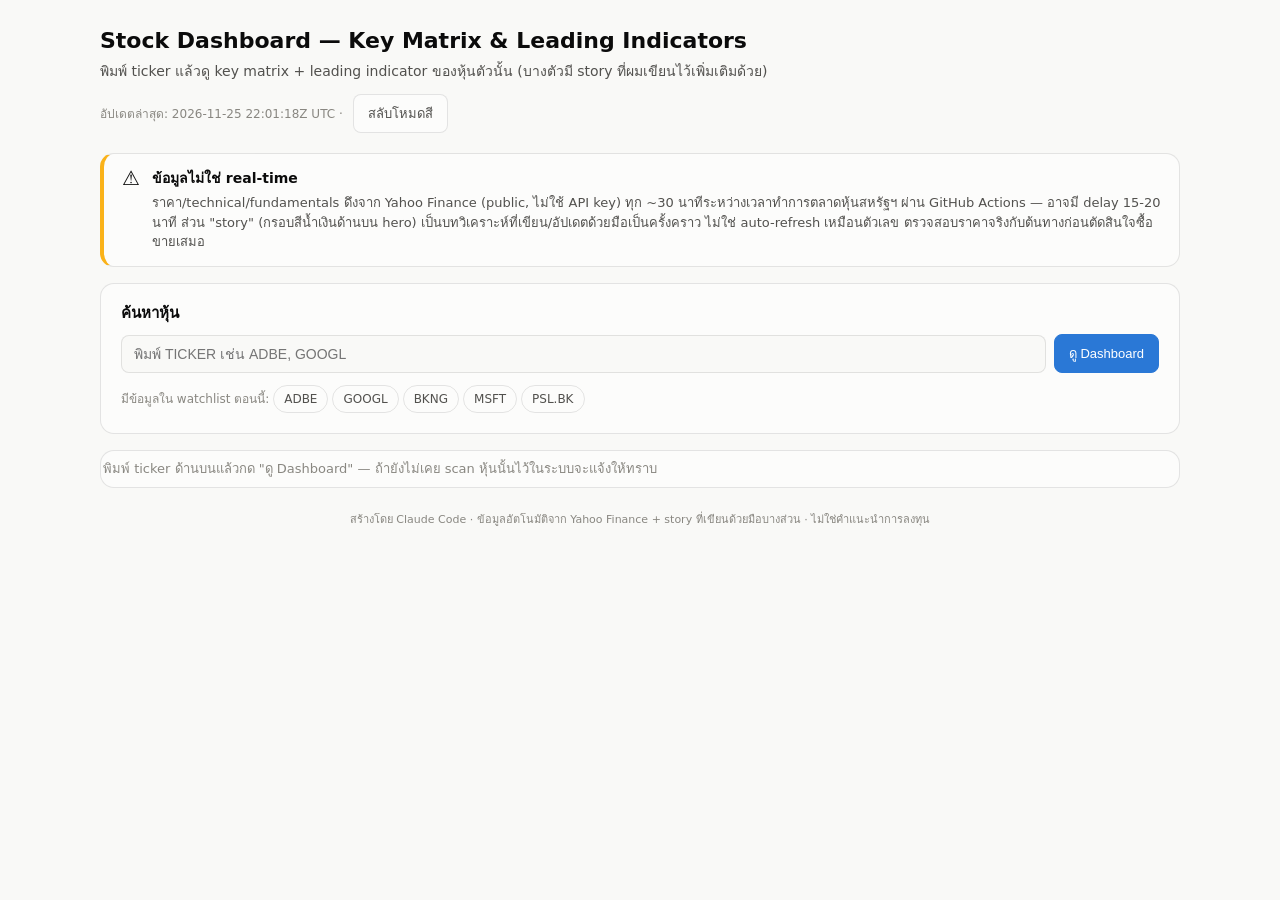
==== commit 5f56791b: "Refresh stock dashboard scan [skip ci]" ====
--- a/dashboard/index.html
+++ b/dashboard/index.html
@@ -144,7 +144,7 @@
 <script>
 (function(){
   "use strict";
-  var DATA = {"ADBE": {"company": "Adobe Inc.", "exchange": "US", "price": "$232.08", "delta": "+3.62%", "deltaDir": "up", "range": "52-wk range $190.12 – $362.71", "sections": [{"title": "Growth &amp; Retention", "desc": "ตัวเลขที่บอกล่วงหน้าว่ารายได้อนาคตจะโตหรือชะลอ", "tiles": [{"label": "Ending ARR (Q2 FY26)", "value": "$27.1B", "note": "+12.5% YoY", "badge": "good"}, {"label": "Enterprise >$10M ARR", "value": ">20% YoY", "note": "โมเมนตัม enterprise แข็งแรง", "badge": "good"}, {"label": "2H FY26 organic ARR", "value": "ปรับลด ~$480M", "note": "เลื่อนขึ้นราคา + freemium shift", "badge": "warn"}]}, {"title": "AI Narrative", "desc": "ตัวขับเคลื่อนราคาหุ้นหลักปีนี้", "tiles": [{"label": "AI-first ARR", "value": ">$500M", "note": "โต 3 เท่า YoY", "badge": "good"}, {"label": "การแข่งขัน AI-native", "value": "แรงกดดันสูง", "note": "Canva/Figma/Midjourney/OpenAI", "badge": "critical"}]}, {"title": "Fundamentals (auto)", "desc": "คำนวณอัตโนมัติจาก Yahoo Finance ทุกรอบ scan", "tiles": [{"label": "Revenue Growth (YoY)", "value": "+12.9%", "note": "จาก Yahoo Finance quoteSummary", "badge": "good"}, {"label": "Gross Margin", "value": "89.3%", "note": "", "badge": "good"}, {"label": "Return on Equity", "value": "61.9%", "note": "", "badge": "good"}, {"label": "FCF Yield", "value": "10.6%", "note": "FCF / Enterprise Value", "badge": "good"}]}, {"title": "Valuation (auto)", "desc": "เกณฑ์ badge เป็น heuristic คร่าวๆ ไม่ใช่คำตัดสินว่าแพง/ถูก", "tiles": [{"label": "Trailing P/E", "value": "13.0x", "note": "", "badge": "good"}, {"label": "Forward P/E", "value": "8.5x", "note": "ประมาณการกำไรปีหน้า", "badge": "good"}, {"label": "PEG Ratio", "value": "0.54", "note": "PE เทียบกับอัตราการเติบโต — <1 มักถูกกว่าที่โต", "badge": "good"}, {"label": "Price/Sales", "value": "3.5x", "note": "", "badge": "warn"}]}], "technical": [{"label": "50D vs 200D MA", "value": "Death cross", "note": "50D $242.39 < 200D $245.97", "badge": "critical"}, {"label": "RSI (14D)", "value": "44.9", "note": "Neutral", "badge": "good"}, {"label": "Position in 52-wk range", "value": "-36.0% จากจุดสูงสุด", "note": "+22.1% เหนือจุดต่ำสุด 52 สัปดาห์", "badge": "warn"}], "sentiment": [{"label": "Consensus rating", "value": "Hold", "note": "33 analysts", "badge": "warn"}, {"label": "Avg. price target", "value": "$266.91", "note": "ช่วง $140–$373 · +15.0% จากราคาปัจจุบัน", "badge": "good"}], "signal_summary": {"good": 12, "warn": 4, "serious": 0, "critical": 2}, "news": [{"title": "Holiday shopping scams could set you back $100 or more: 3 things to watch for", "publisher": "Yahoo Personal Finance", "link": "https://finance.yahoo.com/personal-finance/banking/article/holiday-shopping-scams-could-set-you-back-100-or-more-3-things-to-watch-for-211430894.html", "published_at": "2026-11-24"}, {"title": "RH-ISAC Report: Familiar Fraud Tactics Expected to Arrive Through AI-Driven Traffic This Holiday Season", "publisher": "PR Newswire", "link": "https://finance.yahoo.com/technology/ai/articles/rh-isac-report-familiar-fraud-135500312.html", "published_at": "2026-11-24"}, {"title": "Investors Might Be Making a Big Mistake by Underestimating Adobe’s AI Opportunity", "publisher": "24/7 Wall St.", "link": "https://finance.yahoo.com/markets/stocks/articles/investors-might-making-big-mistake-124830683.html", "published_at": "2026-11-24"}, {"title": "Can Adobe Stock Rise 30% From Here?", "publisher": "Trefis", "link": "https://finance.yahoo.com/markets/stocks/articles/adobe-stock-rise-30-110747520.html", "published_at": "2026-11-24"}, {"title": "Adobe (ADBE) Faces A Valuation Test, Is It A Bargain?", "publisher": "Simply Wall St.", "link": "https://finance.yahoo.com/markets/stocks/articles/adobe-adbe-faces-valuation-test-220628881.html", "published_at": "2026-11-23"}], "scanned_at": "2026-11-24T22:49:27Z", "stale": false, "narrative": "Adobe กำลังอยู่ในจุดเปลี่ยนกลยุทธ์ครั้งใหญ่: ยอมลดเป้า ARR ครึ่งปีหลังลงเพื่อทุ่มไปกับ freemium (แจกฟรี Acrobat/Express ให้ฐานผู้ใช้ใหญ่ขึ้นก่อน แล้วค่อยแปลงเป็นลูกค้าจ่ายเงินทีหลัง) ตลาดยังไม่มั่นใจว่าแผนนี้จะได้ผลทันเวลา ก่อนที่คู่แข่ง AI-native อย่าง Canva/Figma/Midjourney จะแย่งส่วนแบ่งตลาด Creative Cloud ไปมากกว่านี้ — หุ้นเลยร่วงแรงกว่าที่ปัจจัยพื้นฐานบ่งชี้", "hero": {"title": "🎯 ARR Acceleration Watch — Q3 FY26", "question": "หลัง Adobe ลด 2H FY26 ARR guidance เพื่อทุ่มกลยุทธ์ freemium จะเร่ง ARR กลับมาตามเป้าได้หรือไม่ — ยังไม่มีคำตอบจนกว่าจะถึง earnings call ถัดไป", "items": [{"label": "FY26 Total ARR Growth Guide", "value": "10.2% YoY", "note": "รวม Semrush แล้ว"}, {"label": "Freemium MAU", "value": ">850M / ~90M", "note": "Acrobat+Express / Creative freemium"}, {"label": "Q3 FY26 Guidance", "value": "Rev $6.67–6.72B", "note": "สูงกว่า consensus เดิม"}, {"label": "ตัวกระตุ้นข่าวถัดไป", "value": "Q3 FY26 earnings", "note": "~ก.ย. 2026"}]}, "narrative_as_of": "2026-07-26", "narrative_sources": "Adobe Q2 FY2026 earnings release/call (manual research, ไม่ auto-refresh)"}, "GOOGL": {"company": "Alphabet Inc.", "exchange": "US", "price": "$279.05", "delta": "-1.08%", "deltaDir": "down", "range": "52-wk range $264.22 – $408.61", "sections": [{"title": "Segment Growth", "desc": "ธุรกิจแบบ diversified — ต้องดูแยกส่วน", "tiles": [{"label": "Total Revenue", "value": "$119.8B", "note": "+24% YoY", "badge": "good"}, {"label": "Search & Other Ads", "value": "+17% YoY", "note": "ชะลอตัวครั้งแรกใน 6 ไตรมาส", "badge": "warn"}, {"label": "Google Cloud", "value": "+82% YoY", "note": "Op. income $2.83B → $8.81B YoY", "badge": "good"}, {"label": "Cloud Backlog", "value": "$514B", "note": "+>$50B QoQ", "badge": "good"}]}, {"title": "AI Capex &amp; Monetization", "desc": "เงินลงทุน AI จะคุ้มค่าหรือกัดกินกำไรระยะสั้น", "tiles": [{"label": "FY2026 Capex", "value": "$195–205B", "note": "สูงกว่าคาด (~$186B)", "badge": "serious"}, {"label": "AI Overviews/Mode adoption", "value": "กำลังเปลี่ยนผ่าน", "note": "ยังไม่ชัดว่ากระทบ monetization แค่ไหน", "badge": "warn"}]}, {"title": "Fundamentals (auto)", "desc": "คำนวณอัตโนมัติจาก Yahoo Finance ทุกรอบ scan", "tiles": [{"label": "Revenue Growth (YoY)", "value": "+24.7%", "note": "จาก Yahoo Finance quoteSummary", "badge": "good"}, {"label": "Gross Margin", "value": "60.9%", "note": "", "badge": "good"}, {"label": "Return on Equity", "value": "44.3%", "note": "", "badge": "good"}, {"label": "FCF Yield", "value": "-0.0%", "note": "FCF / Enterprise Value", "badge": "warn"}]}, {"title": "Valuation (auto)", "desc": "เกณฑ์ badge เป็น heuristic คร่าวๆ ไม่ใช่คำตัดสินว่าแพง/ถูก", "tiles": [{"label": "Trailing P/E", "value": "14.6x", "note": "", "badge": "good"}, {"label": "Forward P/E", "value": "18.2x", "note": "ประมาณการกำไรปีหน้า", "badge": "good"}, {"label": "PEG Ratio", "value": "1.00", "note": "PE เทียบกับอัตราการเติบโต — <1 มักถูกกว่าที่โต", "badge": "warn"}, {"label": "Price/Sales", "value": "7.3x", "note": "", "badge": "warn"}]}], "technical": [{"label": "50D vs 200D MA", "value": "Death cross", "note": "50D $319.64 < 200D $336.54", "badge": "critical"}, {"label": "RSI (14D)", "value": "39.6", "note": "Neutral", "badge": "good"}, {"label": "Position in 52-wk range", "value": "-31.7% จากจุดสูงสุด", "note": "+5.6% เหนือจุดต่ำสุด 52 สัปดาห์", "badge": "good"}], "sentiment": [{"label": "Consensus rating", "value": "Strong Buy", "note": "54 analysts", "badge": "good"}, {"label": "Avg. price target", "value": "$395.48", "note": "ช่วง $300–$500 · +41.7% จากราคาปัจจุบัน", "badge": "good"}], "signal_summary": {"good": 12, "warn": 5, "serious": 1, "critical": 1}, "news": [], "scanned_at": "2026-11-24T22:49:27Z", "stale": false, "narrative": "Alphabet กำลังพนันครั้งใหญ่กับ AI: ทุ่มงบ capex ปีนี้สูงถึง $195-205B สร้างศูนย์ข้อมูล ขณะที่ Search ซึ่งเป็นเครื่องทำเงินหลักเพิ่งเริ่มชะลอตัวเป็นครั้งแรกในรอบปีครึ่ง จากการที่ผู้ใช้เปลี่ยนพฤติกรรมไปใช้ AI Overviews/AI Mode และแชทบอทคู่แข่งมากขึ้น แต่ Google Cloud กำลังโตแรงสวนทาง (backlog แตะ 5 แสนล้านดอลลาร์) คำถามคือฝั่ง Cloud จะโตทันชดเชยฝั่ง Search และพิสูจน์ว่าเงินก้อนมหาศาลที่ทุ่มลงทุนคุ้มค่าจริงหรือไม่", "hero": {"title": "🎯 AI Capex Bet: Search Deceleration vs. Cloud Acceleration", "question": "Cloud ที่กำลังเร่งตัวแรงจะโตเร็วพอมาชดเชย Search ที่เริ่มชะลอ และพิสูจน์ผลตอบแทนจาก capex ก้อนใหญ่นี้ได้ทันเวลาก่อนตลาดหมดความอดทนหรือไม่", "items": [{"label": "Search & Other Ads (Q2 FY26)", "value": "$63.3B · +17% YoY", "note": "ชะลอตัวครั้งแรกในรอบ 6 ไตรมาส"}, {"label": "Google Cloud (Q2 FY26)", "value": "$24.77B · +82% YoY", "note": "Backlog $514B (+$50B QoQ)"}, {"label": "FY2026 Capex Guidance", "value": "$195–205B", "note": "สูงกว่าที่นักวิเคราะห์คาด"}, {"label": "ตัวกระตุ้นข่าวถัดไป", "value": "Q3 FY26 earnings", "note": "จับตา Search growth"}]}, "narrative_as_of": "2026-07-26", "narrative_sources": "Alphabet Q2 FY2026 earnings release, Futurum Group, CNBC, Seeking Alpha (manual research, ไม่ auto-refresh)"}, "BKNG": {"company": "Booking Holdings Inc.", "exchange": "US", "price": "$146.64", "delta": "+1.17%", "deltaDir": "up", "range": "52-wk range $143.86 – $220.81", "sections": [{"title": "Growth &amp; Marketplace Health", "desc": "ตัวเลขที่บอกล่วงหน้าว่าธุรกิจ OTA core ยังแข็งแรงหรือชะลอ", "tiles": [{"label": "Gross Bookings Growth (Q1)", "value": "+15% YoY", "note": "+8% constant currency", "badge": "good"}, {"label": "Revenue Growth (Q1)", "value": "+16% YoY", "note": "+10% constant currency", "badge": "good"}, {"label": "FY26 Gross Bookings Guide", "value": "High-single / low-double digit %", "note": "Adjusted EBITDA คาดโตเร็วกว่ารายได้", "badge": "warn"}]}, {"title": "AI Disintermediation Risk", "desc": "ความเสี่ยงที่ AI agent จะตัด OTA ออกจากตรงกลางการจอง", "tiles": [{"label": "AI agent threat level", "value": "ยังไม่ชัดเจน", "note": "OpenAI ถอยจาก direct checkout แต่ความเสี่ยงระยะยาวยังอยู่", "badge": "warn"}, {"label": "Booking's counter-strategy", "value": "Connected trip + Genius ecosystem", "note": "พยายามผูกผู้ใช้ไว้ในระบบตัวเอง ผ่าน partnership กับ OpenAI/Anthropic/Google/Amazon", "badge": "warn"}]}, {"title": "Fundamentals (auto)", "desc": "คำนวณอัตโนมัติจาก Yahoo Finance ทุกรอบ scan", "tiles": [{"label": "Revenue Growth (YoY)", "value": "-1.3%", "note": "จาก Yahoo Finance quoteSummary", "badge": "critical"}, {"label": "Gross Margin", "value": "87.2%", "note": "", "badge": "good"}, {"label": "FCF Yield", "value": "6.7%", "note": "FCF / Enterprise Value", "badge": "good"}]}, {"title": "Valuation (auto)", "desc": "เกณฑ์ badge เป็น heuristic คร่าวๆ ไม่ใช่คำตัดสินว่าแพง/ถูก", "tiles": [{"label": "Trailing P/E", "value": "15.9x", "note": "", "badge": "good"}, {"label": "Forward P/E", "value": "12.0x", "note": "ประมาณการกำไรปีหน้า", "badge": "good"}, {"label": "PEG Ratio", "value": "0.54", "note": "PE เทียบกับอัตราการเติบโต — <1 มักถูกกว่าที่โต", "badge": "good"}, {"label": "Price/Sales", "value": "3.9x", "note": "", "badge": "warn"}]}], "technical": [{"label": "50D vs 200D MA", "value": "Death cross", "note": "50D $158.81 < 200D $173.40", "badge": "critical"}, {"label": "RSI (14D)", "value": "37.5", "note": "Neutral", "badge": "good"}, {"label": "Position in 52-wk range", "value": "-33.6% จากจุดสูงสุด", "note": "+1.9% เหนือจุดต่ำสุด 52 สัปดาห์", "badge": "good"}], "sentiment": [{"label": "Consensus rating", "value": "Buy", "note": "34 analysts", "badge": "good"}, {"label": "Avg. price target", "value": "$215.06", "note": "ช่วง $150–$267 · +46.7% จากราคาปัจจุบัน", "badge": "good"}], "signal_summary": {"good": 11, "warn": 4, "serious": 0, "critical": 2}, "news": [{"title": "What Just Happened To Booking Holdings Stock?", "publisher": "Trefis", "link": "https://finance.yahoo.com/markets/stocks/articles/just-happened-booking-holdings-stock-143312926.html", "published_at": "2026-11-24"}, {"title": "Booking Holdings Inc. to Present at the Nasdaq 55th Investor Conference", "publisher": "PR Newswire", "link": "https://finance.yahoo.com/markets/stocks/articles/booking-holdings-inc-present-nasdaq-140000424.html", "published_at": "2026-11-24"}, {"title": "Christmas 2026 spending expected to average £739 per person, KAYAK survey finds", "publisher": "GlobeNewswire", "link": "https://finance.yahoo.com/economy/articles/christmas-2026-spending-expected-average-134300639.html", "published_at": "2026-11-24"}, {"title": "Agoda and GSTC Deliver Thailand's First Accessibility and Inclusion in Hospitality Training", "publisher": "PR Newswire", "link": "https://finance.yahoo.com/small-business/articles/agoda-gstc-deliver-thailands-first-010000013.html", "published_at": "2026-11-24"}, {"title": "Agoda 2027 Asia Travel Pulse: 53% of Asian travelers plan with AI but 89% want the final say on hotel bookings", "publisher": "PR Newswire", "link": "https://finance.yahoo.com/technology/ai/articles/agoda-2027-asia-travel-pulse-075200684.html", "published_at": "2026-11-23"}], "scanned_at": "2026-11-24T22:49:27Z", "stale": false, "narrative": "Booking Holdings (เจ้าของ Booking.com, Priceline, Agoda, Kayak) ร่วงลงมาแล้วราว 15% ตั้งแต่ต้นปี ส่วนใหญ่จากความกลัวว่า AI agent (เช่น ChatGPT, Gemini) จะกลายเป็น \"ประตูหน้า\" ในการจองทริปแทน OTA ทำให้ Booking กลายเป็นแค่ผู้ให้บริการหลังบ้านที่ถูกบีบมาร์จิ้น ข่าวดีคือเดือนมีนาคม 2026 OpenAI ประกาศถอยจากการให้ ChatGPT เช็คเอาต์ตรงเพราะผู้ใช้ค้นข้อมูลในแชทแต่ไปจ่ายเงินที่แอปอื่น ทำให้หุ้นกลุ่ม OTA เด้งแรง (BKNG +8% วันเดียว) คำถามคือความกลัวเรื่อง AI disintermediation นี้ถูกราคาไปมากพอหรือยัง และไตรมาสหน้าการเติบโตจะฟื้นจากที่ guide ไว้ต่ำแค่ไหน", "hero": {"title": "🎯 AI Disintermediation Fear vs. Growth Deceleration — Q2 FY26", "question": "หุ้นร่วง 15% YTD หลักๆ จาก AI agent disruption fear (แม้ OpenAI จะถอยจาก direct checkout แล้ว) ขณะเดียวกัน guidance ไตรมาส 2 เองก็ชะลอจาก room nights +5.9% เหลือ guide แค่ +2-4% (ส่วนหนึ่งจากผลกระทบความขัดแย้งตะวันออกกลาง) ต้องแยกให้ออกว่าราคาที่ร่วงมาสะท้อนความกลัวเกินจริงหรือสะท้อนการชะลอตัวจริงกันแน่", "items": [{"label": "Q1 FY26 Room Nights", "value": "338M · +5.9% YoY", "note": "Gross bookings +15% YoY"}, {"label": "Q2 FY26 Guidance", "value": "Room nights +2-4%", "note": "ชะลอจาก Q1 ส่วนหนึ่งจาก Middle East conflict"}, {"label": "OpenAI checkout retreat", "value": "มี.ค. 2026", "note": "BKNG +8% วันเดียวหลังข่าว — คลายกังวล AI disintermediation ชั่วคราว"}, {"label": "ตัวกระตุ้นข่าวถัดไป", "value": "Q2 FY26 earnings", "note": "4 ส.ค. 2026 — consensus EPS $2.50, revenue $7.33B"}]}, "narrative_as_of": "2026-07-26", "narrative_sources": "Booking Holdings Q1 FY2026 earnings release, PhocusWire, Skift, Seeking Alpha (manual research, ไม่ auto-refresh)"}, "MSFT": {"company": "Microsoft Corporation", "exchange": "US", "price": "$496.13", "delta": "+0.74%", "deltaDir": "up", "range": "52-wk range $349.20 – $559.15", "sections": [{"title": "Fundamentals (auto)", "desc": "คำนวณอัตโนมัติจาก Yahoo Finance ทุกรอบ scan", "tiles": [{"label": "Revenue Growth (YoY)", "value": "+18.8%", "note": "จาก Yahoo Finance quoteSummary", "badge": "good"}, {"label": "Gross Margin", "value": "67.7%", "note": "", "badge": "good"}, {"label": "Return on Equity", "value": "34.2%", "note": "", "badge": "good"}, {"label": "FCF Yield", "value": "0.1%", "note": "FCF / Enterprise Value", "badge": "good"}]}, {"title": "Valuation (auto)", "desc": "เกณฑ์ badge เป็น heuristic คร่าวๆ ไม่ใช่คำตัดสินว่าแพง/ถูก", "tiles": [{"label": "Trailing P/E", "value": "25.9x", "note": "", "badge": "good"}, {"label": "Forward P/E", "value": "20.5x", "note": "ประมาณการกำไรปีหน้า", "badge": "good"}, {"label": "PEG Ratio", "value": "1.46", "note": "PE เทียบกับอัตราการเติบโต — <1 มักถูกกว่าที่โต", "badge": "warn"}, {"label": "Price/Sales", "value": "10.6x", "note": "", "badge": "warn"}]}], "technical": [{"label": "50D vs 200D MA", "value": "Golden trend", "note": "50D $519.56 > 200D $444.50", "badge": "good"}, {"label": "RSI (14D)", "value": "41.0", "note": "Neutral", "badge": "good"}, {"label": "Position in 52-wk range", "value": "-11.3% จากจุดสูงสุด", "note": "+42.1% เหนือจุดต่ำสุด 52 สัปดาห์", "badge": "warn"}], "sentiment": [{"label": "Consensus rating", "value": "Strong Buy", "note": "54 analysts", "badge": "good"}, {"label": "Avg. price target", "value": "$637.36", "note": "ช่วง $440–$870 · +28.5% จากราคาปัจจุบัน", "badge": "good"}], "signal_summary": {"good": 10, "warn": 3, "serious": 0, "critical": 0}, "news": [{"title": "Microsoft (MSFT) Is One of the Safest Ways to Own AI", "publisher": "TipRanks", "link": "https://finance.yahoo.com/technology/ai/articles/microsoft-msft-one-safest-ways-210600451.html", "published_at": "2026-11-24"}, {"title": "Sector Update: Tech Stocks Fall Late Afternoon", "publisher": "MT Newswires", "link": "https://finance.yahoo.com/markets/stocks/articles/sector-tech-stocks-fall-afternoon-204211371.html", "published_at": "2026-11-24"}, {"title": "Sector Update: Tech", "publisher": "MT Newswires", "link": "https://finance.yahoo.com/markets/stocks/articles/sector-tech-202924932.html", "published_at": "2026-11-24"}, {"title": "Is Microsoft the Best Big Tech Stock to Buy Now?", "publisher": "Motley Fool", "link": "https://finance.yahoo.com/markets/stocks/articles/microsoft-best-big-tech-stock-195002703.html", "published_at": "2026-11-24"}, {"title": "Microsoft declares a code red in the middle of a 'Patchpocalypse'", "publisher": "Yahoo Finance", "link": "https://finance.yahoo.com/markets/article/microsoft-declares-a-code-red-in-the-middle-of-a-patchpocalypse-193740712.html", "published_at": "2026-11-24"}], "scanned_at": "2026-11-24T22:49:27Z", "stale": false}, "PSL.BK": {"company": "Precious Shipping Public Company Limited", "exchange": "SET", "price": "฿8.28", "delta": "+0.98%", "deltaDir": "up", "range": "52-wk range ฿5.70 – ฿11.40", "sections": [{"title": "Fundamentals (auto)", "desc": "คำนวณอัตโนมัติจาก Yahoo Finance ทุกรอบ scan", "tiles": [{"label": "Revenue Growth (YoY)", "value": "+49.6%", "note": "จาก Yahoo Finance quoteSummary", "badge": "good"}, {"label": "Gross Margin", "value": "66.7%", "note": "", "badge": "good"}, {"label": "Return on Equity", "value": "10.6%", "note": "", "badge": "good"}, {"label": "FCF Yield", "value": "-22.1%", "note": "FCF / Enterprise Value", "badge": "warn"}]}, {"title": "Valuation (auto)", "desc": "เกณฑ์ badge เป็น heuristic คร่าวๆ ไม่ใช่คำตัดสินว่าแพง/ถูก", "tiles": [{"label": "Trailing P/E", "value": "7.3x", "note": "", "badge": "good"}, {"label": "Forward P/E", "value": "20.9x", "note": "ประมาณการกำไรปีหน้า", "badge": "good"}, {"label": "PEG Ratio", "value": "0.27", "note": "PE เทียบกับอัตราการเติบโต — <1 มักถูกกว่าที่โต", "badge": "good"}, {"label": "Price/Sales", "value": "1.8x", "note": "", "badge": "warn"}]}], "technical": [{"label": "50D vs 200D MA", "value": "Golden trend", "note": "50D ฿9.47 > 200D ฿8.13", "badge": "good"}, {"label": "RSI (14D)", "value": "35.2", "note": "Neutral", "badge": "good"}, {"label": "Position in 52-wk range", "value": "-27.4% จากจุดสูงสุด", "note": "+45.3% เหนือจุดต่ำสุด 52 สัปดาห์", "badge": "warn"}], "sentiment": [{"label": "Consensus rating", "value": "None", "note": "2 analysts", "badge": "warn"}, {"label": "Avg. price target", "value": "฿8.90", "note": "ช่วง ฿7–฿11 · +7.5% จากราคาปัจจุบัน", "badge": "good"}], "signal_summary": {"good": 9, "warn": 4, "serious": 0, "critical": 0}, "news": [{"title": "วันที่ 18/11/2569 นาย วาสุเดวัน นีลากันตัน ซื้อ 530 ใบแสดงสิทธิในผลประโยชน์ที่เกิดจากหลักทรัพย์อ้างอิงไทย (NVDR)อ้างอิง หุ้นสามัญ บริษัท พรีเชียส ชิพปิ้ง จำกัด (มหาชน) บมจ.(PSL) ที่ราคา 8.39บาท", "publisher": "SEC", "link": "https://market.sec.or.th/r59/th/report?batchNo=592003912611&transId=165892_2_1&reporter=CTRL_P_0000034865&executor=TEMP_P_9000001368", "published_at": "2026-11-24"}, {"title": "วันที่ 19/11/2569 นาย วาสุเดวัน นีลากันตัน ซื้อ 200 ใบแสดงสิทธิในผลประโยชน์ที่เกิดจากหลักทรัพย์อ้างอิงไทย (NVDR)อ้างอิง หุ้นสามัญ บริษัท พรีเชียส ชิพปิ้ง จำกัด (มหาชน) บมจ.(PSL) ที่ราคา 8.26บาท", "publisher": "SEC", "link": "https://market.sec.or.th/r59/th/report?batchNo=592003912611&transId=165892_2_2&reporter=CTRL_P_0000034865&executor=TEMP_P_9000001368", "published_at": "2026-11-24"}, {"title": "วันที่ 19/11/2569 นาย วาสุเดวัน นีลากันตัน ขาย 117 ใบแสดงสิทธิในผลประโยชน์ที่เกิดจากหลักทรัพย์อ้างอิงไทย (NVDR)อ้างอิง หุ้นสามัญ บริษัท พรีเชียส ชิพปิ้ง จำกัด (มหาชน) บมจ.(PSL) ที่ราคา 8.28บาท", "publisher": "SEC", "link": "https://market.sec.or.th/r59/th/report?batchNo=592003912611&transId=165892_2_3&reporter=CTRL_P_0000034865&executor=TEMP_P_9000001368", "published_at": "2026-11-24"}, {"title": "วันที่ 20/11/2569 นาย วาสุเดวัน นีลากันตัน ซื้อ 500 ใบแสดงสิทธิในผลประโยชน์ที่เกิดจากหลักทรัพย์อ้างอิงไทย (NVDR)อ้างอิง หุ้นสามัญ บริษัท พรีเชียส ชิพปิ้ง จำกัด (มหาชน) บมจ.(PSL) ที่ราคา 8.12บาท", "publisher": "SEC", "link": "https://market.sec.or.th/r59/th/report?batchNo=592003912611&transId=165892_2_4&reporter=CTRL_P_0000034865&executor=TEMP_P_9000001368", "published_at": "2026-11-24"}, {"title": "วันที่ 20/11/2569 นาย วาสุเดวัน นีลากันตัน ขาย 72 ใบแสดงสิทธิในผลประโยชน์ที่เกิดจากหลักทรัพย์อ้างอิงไทย (NVDR)อ้างอิง หุ้นสามัญ บริษัท พรีเชียส ชิพปิ้ง จำกัด (มหาชน) บมจ.(PSL) ที่ราคา 8.15บาท", "publisher": "SEC", "link": "https://market.sec.or.th/r59/th/report?batchNo=592003912611&transId=165892_2_5&reporter=CTRL_P_0000034865&executor=TEMP_P_9000001368", "published_at": "2026-11-24"}], "scanned_at": "2026-11-24T22:49:28Z", "stale": false}};
+  var DATA = {"ADBE": {"company": "Adobe Inc.", "exchange": "US", "price": "$232.83", "delta": "+0.32%", "deltaDir": "up", "range": "52-wk range $190.12 – $362.71", "sections": [{"title": "Growth &amp; Retention", "desc": "ตัวเลขที่บอกล่วงหน้าว่ารายได้อนาคตจะโตหรือชะลอ", "tiles": [{"label": "Ending ARR (Q2 FY26)", "value": "$27.1B", "note": "+12.5% YoY", "badge": "good"}, {"label": "Enterprise >$10M ARR", "value": ">20% YoY", "note": "โมเมนตัม enterprise แข็งแรง", "badge": "good"}, {"label": "2H FY26 organic ARR", "value": "ปรับลด ~$480M", "note": "เลื่อนขึ้นราคา + freemium shift", "badge": "warn"}]}, {"title": "AI Narrative", "desc": "ตัวขับเคลื่อนราคาหุ้นหลักปีนี้", "tiles": [{"label": "AI-first ARR", "value": ">$500M", "note": "โต 3 เท่า YoY", "badge": "good"}, {"label": "การแข่งขัน AI-native", "value": "แรงกดดันสูง", "note": "Canva/Figma/Midjourney/OpenAI", "badge": "critical"}]}, {"title": "Fundamentals (auto)", "desc": "คำนวณอัตโนมัติจาก Yahoo Finance ทุกรอบ scan", "tiles": [{"label": "Revenue Growth (YoY)", "value": "+12.9%", "note": "จาก Yahoo Finance quoteSummary", "badge": "good"}, {"label": "Gross Margin", "value": "89.3%", "note": "", "badge": "good"}, {"label": "Return on Equity", "value": "61.9%", "note": "", "badge": "good"}, {"label": "FCF Yield", "value": "10.2%", "note": "FCF / Enterprise Value", "badge": "good"}]}, {"title": "Valuation (auto)", "desc": "เกณฑ์ badge เป็น heuristic คร่าวๆ ไม่ใช่คำตัดสินว่าแพง/ถูก", "tiles": [{"label": "Trailing P/E", "value": "13.0x", "note": "", "badge": "good"}, {"label": "Forward P/E", "value": "8.5x", "note": "ประมาณการกำไรปีหน้า", "badge": "good"}, {"label": "PEG Ratio", "value": "1.53", "note": "PE เทียบกับอัตราการเติบโต — <1 มักถูกกว่าที่โต", "badge": "warn"}, {"label": "Price/Sales", "value": "3.5x", "note": "", "badge": "warn"}]}], "technical": [{"label": "50D vs 200D MA", "value": "Death cross", "note": "50D $242.04 < 200D $245.81", "badge": "critical"}, {"label": "RSI (14D)", "value": "45.5", "note": "Neutral", "badge": "good"}, {"label": "Position in 52-wk range", "value": "-35.8% จากจุดสูงสุด", "note": "+22.5% เหนือจุดต่ำสุด 52 สัปดาห์", "badge": "warn"}], "sentiment": [{"label": "Consensus rating", "value": "Hold", "note": "33 analysts", "badge": "warn"}, {"label": "Avg. price target", "value": "$266.91", "note": "ช่วง $140–$373 · +14.6% จากราคาปัจจุบัน", "badge": "good"}], "signal_summary": {"good": 11, "warn": 5, "serious": 0, "critical": 2}, "news": [{"title": "Fake online stores and other holiday shopping scams to watch out for", "publisher": "Yahoo Personal Finance", "link": "https://finance.yahoo.com/personal-finance/banking/article/fake-online-stores-and-other-holiday-shopping-scams-to-watch-out-for-151843206.html", "published_at": "2026-11-25"}, {"title": "How Upcoming Earnings Will Impact Adobe (ADBE) Investors", "publisher": "Simply Wall St.", "link": "https://finance.yahoo.com/markets/stocks/articles/upcoming-earnings-impact-adobe-adbe-130745110.html", "published_at": "2026-11-25"}, {"title": "Here is What to Know Beyond Why Adobe Inc. (ADBE) is a Trending Stock", "publisher": "Zacks", "link": "https://finance.yahoo.com/markets/stocks/articles/know-beyond-why-adobe-inc-130005121.html", "published_at": "2026-11-25"}, {"title": "Adobe's Cash Flow Strengthens: Can It Support Bigger Share Buybacks?", "publisher": "Zacks", "link": "https://finance.yahoo.com/markets/stocks/articles/adobes-cash-flow-strengthens-support-125000448.html", "published_at": "2026-11-25"}, {"title": "AI is crushing software stocks — and a debt wall looms: Chart of the Day", "publisher": "Yahoo Finance", "link": "https://finance.yahoo.com/markets/article/ai-is-crushing-software-stocks--and-a-debt-wall-looms-chart-of-the-day-110000479.html", "published_at": "2026-11-25"}], "scanned_at": "2026-11-25T22:01:17Z", "stale": false, "narrative": "Adobe กำลังอยู่ในจุดเปลี่ยนกลยุทธ์ครั้งใหญ่: ยอมลดเป้า ARR ครึ่งปีหลังลงเพื่อทุ่มไปกับ freemium (แจกฟรี Acrobat/Express ให้ฐานผู้ใช้ใหญ่ขึ้นก่อน แล้วค่อยแปลงเป็นลูกค้าจ่ายเงินทีหลัง) ตลาดยังไม่มั่นใจว่าแผนนี้จะได้ผลทันเวลา ก่อนที่คู่แข่ง AI-native อย่าง Canva/Figma/Midjourney จะแย่งส่วนแบ่งตลาด Creative Cloud ไปมากกว่านี้ — หุ้นเลยร่วงแรงกว่าที่ปัจจัยพื้นฐานบ่งชี้", "hero": {"title": "🎯 ARR Acceleration Watch — Q3 FY26", "question": "หลัง Adobe ลด 2H FY26 ARR guidance เพื่อทุ่มกลยุทธ์ freemium จะเร่ง ARR กลับมาตามเป้าได้หรือไม่ — ยังไม่มีคำตอบจนกว่าจะถึง earnings call ถัดไป", "items": [{"label": "FY26 Total ARR Growth Guide", "value": "10.2% YoY", "note": "รวม Semrush แล้ว"}, {"label": "Freemium MAU", "value": ">850M / ~90M", "note": "Acrobat+Express / Creative freemium"}, {"label": "Q3 FY26 Guidance", "value": "Rev $6.67–6.72B", "note": "สูงกว่า consensus เดิม"}, {"label": "ตัวกระตุ้นข่าวถัดไป", "value": "Q3 FY26 earnings", "note": "~ก.ย. 2026"}]}, "narrative_as_of": "2026-07-26", "narrative_sources": "Adobe Q2 FY2026 earnings release/call (manual research, ไม่ auto-refresh)"}, "GOOGL": {"company": "Alphabet Inc.", "exchange": "US", "price": "$273.10", "delta": "-2.13%", "deltaDir": "down", "range": "52-wk range $262.73 – $408.61", "sections": [{"title": "Segment Growth", "desc": "ธุรกิจแบบ diversified — ต้องดูแยกส่วน", "tiles": [{"label": "Total Revenue", "value": "$119.8B", "note": "+24% YoY", "badge": "good"}, {"label": "Search & Other Ads", "value": "+17% YoY", "note": "ชะลอตัวครั้งแรกใน 6 ไตรมาส", "badge": "warn"}, {"label": "Google Cloud", "value": "+82% YoY", "note": "Op. income $2.83B → $8.81B YoY", "badge": "good"}, {"label": "Cloud Backlog", "value": "$514B", "note": "+>$50B QoQ", "badge": "good"}]}, {"title": "AI Capex &amp; Monetization", "desc": "เงินลงทุน AI จะคุ้มค่าหรือกัดกินกำไรระยะสั้น", "tiles": [{"label": "FY2026 Capex", "value": "$195–205B", "note": "สูงกว่าคาด (~$186B)", "badge": "serious"}, {"label": "AI Overviews/Mode adoption", "value": "กำลังเปลี่ยนผ่าน", "note": "ยังไม่ชัดว่ากระทบ monetization แค่ไหน", "badge": "warn"}]}, {"title": "Fundamentals (auto)", "desc": "คำนวณอัตโนมัติจาก Yahoo Finance ทุกรอบ scan", "tiles": [{"label": "Revenue Growth (YoY)", "value": "+24.7%", "note": "จาก Yahoo Finance quoteSummary", "badge": "good"}, {"label": "Gross Margin", "value": "60.9%", "note": "", "badge": "good"}, {"label": "Return on Equity", "value": "44.3%", "note": "", "badge": "good"}, {"label": "FCF Yield", "value": "-0.0%", "note": "FCF / Enterprise Value", "badge": "warn"}]}, {"title": "Valuation (auto)", "desc": "เกณฑ์ badge เป็น heuristic คร่าวๆ ไม่ใช่คำตัดสินว่าแพง/ถูก", "tiles": [{"label": "Trailing P/E", "value": "14.3x", "note": "", "badge": "good"}, {"label": "Forward P/E", "value": "17.9x", "note": "ประมาณการกำไรปีหน้า", "badge": "good"}, {"label": "PEG Ratio", "value": "0.49", "note": "PE เทียบกับอัตราการเติบโต — <1 มักถูกกว่าที่โต", "badge": "good"}, {"label": "Price/Sales", "value": "7.1x", "note": "", "badge": "warn"}]}], "technical": [{"label": "50D vs 200D MA", "value": "Death cross", "note": "50D $318.24 < 200D $336.32", "badge": "critical"}, {"label": "RSI (14D)", "value": "36.9", "note": "Neutral", "badge": "good"}, {"label": "Position in 52-wk range", "value": "-33.2% จากจุดสูงสุด", "note": "+3.9% เหนือจุดต่ำสุด 52 สัปดาห์", "badge": "good"}], "sentiment": [{"label": "Consensus rating", "value": "Strong Buy", "note": "54 analysts", "badge": "good"}, {"label": "Avg. price target", "value": "$395.11", "note": "ช่วง $300–$500 · +44.7% จากราคาปัจจุบัน", "badge": "good"}], "signal_summary": {"good": 13, "warn": 4, "serious": 1, "critical": 1}, "news": [], "scanned_at": "2026-11-25T22:01:17Z", "stale": false, "narrative": "Alphabet กำลังพนันครั้งใหญ่กับ AI: ทุ่มงบ capex ปีนี้สูงถึง $195-205B สร้างศูนย์ข้อมูล ขณะที่ Search ซึ่งเป็นเครื่องทำเงินหลักเพิ่งเริ่มชะลอตัวเป็นครั้งแรกในรอบปีครึ่ง จากการที่ผู้ใช้เปลี่ยนพฤติกรรมไปใช้ AI Overviews/AI Mode และแชทบอทคู่แข่งมากขึ้น แต่ Google Cloud กำลังโตแรงสวนทาง (backlog แตะ 5 แสนล้านดอลลาร์) คำถามคือฝั่ง Cloud จะโตทันชดเชยฝั่ง Search และพิสูจน์ว่าเงินก้อนมหาศาลที่ทุ่มลงทุนคุ้มค่าจริงหรือไม่", "hero": {"title": "🎯 AI Capex Bet: Search Deceleration vs. Cloud Acceleration", "question": "Cloud ที่กำลังเร่งตัวแรงจะโตเร็วพอมาชดเชย Search ที่เริ่มชะลอ และพิสูจน์ผลตอบแทนจาก capex ก้อนใหญ่นี้ได้ทันเวลาก่อนตลาดหมดความอดทนหรือไม่", "items": [{"label": "Search & Other Ads (Q2 FY26)", "value": "$63.3B · +17% YoY", "note": "ชะลอตัวครั้งแรกในรอบ 6 ไตรมาส"}, {"label": "Google Cloud (Q2 FY26)", "value": "$24.77B · +82% YoY", "note": "Backlog $514B (+$50B QoQ)"}, {"label": "FY2026 Capex Guidance", "value": "$195–205B", "note": "สูงกว่าที่นักวิเคราะห์คาด"}, {"label": "ตัวกระตุ้นข่าวถัดไป", "value": "Q3 FY26 earnings", "note": "จับตา Search growth"}]}, "narrative_as_of": "2026-07-26", "narrative_sources": "Alphabet Q2 FY2026 earnings release, Futurum Group, CNBC, Seeking Alpha (manual research, ไม่ auto-refresh)"}, "BKNG": {"company": "Booking Holdings Inc.", "exchange": "US", "price": "$149.50", "delta": "+1.95%", "deltaDir": "up", "range": "52-wk range $143.55 – $220.81", "sections": [{"title": "Growth &amp; Marketplace Health", "desc": "ตัวเลขที่บอกล่วงหน้าว่าธุรกิจ OTA core ยังแข็งแรงหรือชะลอ", "tiles": [{"label": "Gross Bookings Growth (Q1)", "value": "+15% YoY", "note": "+8% constant currency", "badge": "good"}, {"label": "Revenue Growth (Q1)", "value": "+16% YoY", "note": "+10% constant currency", "badge": "good"}, {"label": "FY26 Gross Bookings Guide", "value": "High-single / low-double digit %", "note": "Adjusted EBITDA คาดโตเร็วกว่ารายได้", "badge": "warn"}]}, {"title": "AI Disintermediation Risk", "desc": "ความเสี่ยงที่ AI agent จะตัด OTA ออกจากตรงกลางการจอง", "tiles": [{"label": "AI agent threat level", "value": "ยังไม่ชัดเจน", "note": "OpenAI ถอยจาก direct checkout แต่ความเสี่ยงระยะยาวยังอยู่", "badge": "warn"}, {"label": "Booking's counter-strategy", "value": "Connected trip + Genius ecosystem", "note": "พยายามผูกผู้ใช้ไว้ในระบบตัวเอง ผ่าน partnership กับ OpenAI/Anthropic/Google/Amazon", "badge": "warn"}]}, {"title": "Fundamentals (auto)", "desc": "คำนวณอัตโนมัติจาก Yahoo Finance ทุกรอบ scan", "tiles": [{"label": "Revenue Growth (YoY)", "value": "-1.3%", "note": "จาก Yahoo Finance quoteSummary", "badge": "critical"}, {"label": "Gross Margin", "value": "87.2%", "note": "", "badge": "good"}, {"label": "FCF Yield", "value": "6.6%", "note": "FCF / Enterprise Value", "badge": "good"}]}, {"title": "Valuation (auto)", "desc": "เกณฑ์ badge เป็น heuristic คร่าวๆ ไม่ใช่คำตัดสินว่าแพง/ถูก", "tiles": [{"label": "Trailing P/E", "value": "16.2x", "note": "", "badge": "good"}, {"label": "Forward P/E", "value": "12.2x", "note": "ประมาณการกำไรปีหน้า", "badge": "good"}, {"label": "PEG Ratio", "value": "0.17", "note": "PE เทียบกับอัตราการเติบโต — <1 มักถูกกว่าที่โต", "badge": "good"}, {"label": "Price/Sales", "value": "4.0x", "note": "", "badge": "warn"}]}], "technical": [{"label": "50D vs 200D MA", "value": "Death cross", "note": "50D $158.37 < 200D $173.29", "badge": "critical"}, {"label": "RSI (14D)", "value": "41.9", "note": "Neutral", "badge": "good"}, {"label": "Position in 52-wk range", "value": "-32.3% จากจุดสูงสุด", "note": "+4.1% เหนือจุดต่ำสุด 52 สัปดาห์", "badge": "good"}], "sentiment": [{"label": "Consensus rating", "value": "Buy", "note": "34 analysts", "badge": "good"}, {"label": "Avg. price target", "value": "$215.06", "note": "ช่วง $150–$267 · +43.9% จากราคาปัจจุบัน", "badge": "good"}], "signal_summary": {"good": 11, "warn": 4, "serious": 0, "critical": 2}, "news": [{"title": "Share Buyback Could Be A Big Deal For Booking Holdings Stock", "publisher": "Simply Wall St.", "link": "https://finance.yahoo.com/markets/stocks/articles/share-buyback-could-big-deal-123352260.html", "published_at": "2026-11-25"}, {"title": "How Far Did Booking Stock Trail The Market?", "publisher": "Trefis", "link": "https://finance.yahoo.com/markets/stocks/articles/far-did-booking-stock-trail-115250536.html", "published_at": "2026-11-25"}, {"title": "Booking Holdings (BKNG) Says It Plans To Acquire An Australian Restaurant Tech Firm", "publisher": "Simply Wall St.", "link": "https://finance.yahoo.com/technology/ai/articles/booking-holdings-bkng-says-plans-111255689.html", "published_at": "2026-11-25"}, {"title": "Booking Unit to Acquire Australian Restaurant Technology Platform Me&u", "publisher": "MT Newswires", "link": "https://finance.yahoo.com/technology/articles/booking-unit-acquire-australian-restaurant-103228821.html", "published_at": "2026-11-25"}, {"title": "OpenTable Announces Proposed Acquisition of Australian Restaurant Technology Company me&u", "publisher": "PR Newswire", "link": "https://finance.yahoo.com/technology/articles/opentable-announces-proposed-acquisition-australian-230000661.html", "published_at": "2026-11-24"}], "scanned_at": "2026-11-25T22:01:17Z", "stale": false, "narrative": "Booking Holdings (เจ้าของ Booking.com, Priceline, Agoda, Kayak) ร่วงลงมาแล้วราว 15% ตั้งแต่ต้นปี ส่วนใหญ่จากความกลัวว่า AI agent (เช่น ChatGPT, Gemini) จะกลายเป็น \"ประตูหน้า\" ในการจองทริปแทน OTA ทำให้ Booking กลายเป็นแค่ผู้ให้บริการหลังบ้านที่ถูกบีบมาร์จิ้น ข่าวดีคือเดือนมีนาคม 2026 OpenAI ประกาศถอยจากการให้ ChatGPT เช็คเอาต์ตรงเพราะผู้ใช้ค้นข้อมูลในแชทแต่ไปจ่ายเงินที่แอปอื่น ทำให้หุ้นกลุ่ม OTA เด้งแรง (BKNG +8% วันเดียว) คำถามคือความกลัวเรื่อง AI disintermediation นี้ถูกราคาไปมากพอหรือยัง และไตรมาสหน้าการเติบโตจะฟื้นจากที่ guide ไว้ต่ำแค่ไหน", "hero": {"title": "🎯 AI Disintermediation Fear vs. Growth Deceleration — Q2 FY26", "question": "หุ้นร่วง 15% YTD หลักๆ จาก AI agent disruption fear (แม้ OpenAI จะถอยจาก direct checkout แล้ว) ขณะเดียวกัน guidance ไตรมาส 2 เองก็ชะลอจาก room nights +5.9% เหลือ guide แค่ +2-4% (ส่วนหนึ่งจากผลกระทบความขัดแย้งตะวันออกกลาง) ต้องแยกให้ออกว่าราคาที่ร่วงมาสะท้อนความกลัวเกินจริงหรือสะท้อนการชะลอตัวจริงกันแน่", "items": [{"label": "Q1 FY26 Room Nights", "value": "338M · +5.9% YoY", "note": "Gross bookings +15% YoY"}, {"label": "Q2 FY26 Guidance", "value": "Room nights +2-4%", "note": "ชะลอจาก Q1 ส่วนหนึ่งจาก Middle East conflict"}, {"label": "OpenAI checkout retreat", "value": "มี.ค. 2026", "note": "BKNG +8% วันเดียวหลังข่าว — คลายกังวล AI disintermediation ชั่วคราว"}, {"label": "ตัวกระตุ้นข่าวถัดไป", "value": "Q2 FY26 earnings", "note": "4 ส.ค. 2026 — consensus EPS $2.50, revenue $7.33B"}]}, "narrative_as_of": "2026-07-26", "narrative_sources": "Booking Holdings Q1 FY2026 earnings release, PhocusWire, Skift, Seeking Alpha (manual research, ไม่ auto-refresh)"}, "MSFT": {"company": "Microsoft Corporation", "exchange": "US", "price": "$489.93", "delta": "-1.25%", "deltaDir": "down", "range": "52-wk range $349.20 – $559.15", "sections": [{"title": "Fundamentals (auto)", "desc": "คำนวณอัตโนมัติจาก Yahoo Finance ทุกรอบ scan", "tiles": [{"label": "Revenue Growth (YoY)", "value": "+18.8%", "note": "จาก Yahoo Finance quoteSummary", "badge": "good"}, {"label": "Gross Margin", "value": "67.7%", "note": "", "badge": "good"}, {"label": "Return on Equity", "value": "34.2%", "note": "", "badge": "good"}, {"label": "FCF Yield", "value": "0.1%", "note": "FCF / Enterprise Value", "badge": "good"}]}, {"title": "Valuation (auto)", "desc": "เกณฑ์ badge เป็น heuristic คร่าวๆ ไม่ใช่คำตัดสินว่าแพง/ถูก", "tiles": [{"label": "Trailing P/E", "value": "25.6x", "note": "", "badge": "good"}, {"label": "Forward P/E", "value": "20.2x", "note": "ประมาณการกำไรปีหน้า", "badge": "good"}, {"label": "PEG Ratio", "value": "1.56", "note": "PE เทียบกับอัตราการเติบโต — <1 มักถูกกว่าที่โต", "badge": "warn"}, {"label": "Price/Sales", "value": "10.5x", "note": "", "badge": "warn"}]}], "technical": [{"label": "50D vs 200D MA", "value": "Golden trend", "note": "50D $519.55 > 200D $444.89", "badge": "good"}, {"label": "RSI (14D)", "value": "38.7", "note": "Neutral", "badge": "good"}, {"label": "Position in 52-wk range", "value": "-12.4% จากจุดสูงสุด", "note": "+40.3% เหนือจุดต่ำสุด 52 สัปดาห์", "badge": "warn"}], "sentiment": [{"label": "Consensus rating", "value": "Strong Buy", "note": "54 analysts", "badge": "good"}, {"label": "Avg. price target", "value": "$637.36", "note": "ช่วง $440–$870 · +30.1% จากราคาปัจจุบัน", "badge": "good"}], "signal_summary": {"good": 10, "warn": 3, "serious": 0, "critical": 0}, "news": [{"title": "Bill Ackman, George Soros and 5 Other Famous Investors Own Microsoft. Here’s Who Bought and Sold Recently", "publisher": "TIKR", "link": "https://finance.yahoo.com/markets/stocks/articles/bill-ackman-george-soros-5-205022305.html", "published_at": "2026-11-25"}, {"title": "Satya Nadella Says “the Floor of Cyber Attacks Has Fallen.” Microsoft Just Declared Code Red After a 24-Hour Outage", "publisher": "TIKR", "link": "https://finance.yahoo.com/technology/articles/satya-nadella-says-floor-cyber-180336760.html", "published_at": "2026-11-25"}, {"title": "Every Dollar of Your Retirement Income Comes From One Fund at 73. These 3 ETFs Spread the Load", "publisher": "24/7 Wall St.", "link": "https://finance.yahoo.com/markets/options/articles/every-dollar-retirement-income-comes-175257833.html", "published_at": "2026-11-25"}, {"title": "DoubleLine’s Cohen turns bullish on hyperscaler bonds after selloff - Bloomberg", "publisher": "Investing.com", "link": "https://finance.yahoo.com/markets/stocks/articles/doubleline-cohen-turns-bullish-hyperscaler-173352564.html", "published_at": "2026-11-25"}, {"title": "Microsoft (MSFT) Deepens Europe Sovereign AI Push With Expanded Public Sector Cloud Pact", "publisher": "Simply Wall St.", "link": "https://finance.yahoo.com/technology/ai/articles/microsoft-msft-deepens-europe-sovereign-171058616.html", "published_at": "2026-11-25"}], "scanned_at": "2026-11-25T22:01:17Z", "stale": false}, "PSL.BK": {"company": "Precious Shipping Public Company Limited", "exchange": "SET", "price": "฿8.22", "delta": "-0.72%", "deltaDir": "down", "range": "52-wk range ฿5.70 – ฿11.40", "sections": [{"title": "Fundamentals (auto)", "desc": "คำนวณอัตโนมัติจาก Yahoo Finance ทุกรอบ scan", "tiles": [{"label": "Revenue Growth (YoY)", "value": "+49.6%", "note": "จาก Yahoo Finance quoteSummary", "badge": "good"}, {"label": "Gross Margin", "value": "66.7%", "note": "", "badge": "good"}, {"label": "Return on Equity", "value": "10.6%", "note": "", "badge": "good"}, {"label": "FCF Yield", "value": "-22.2%", "note": "FCF / Enterprise Value", "badge": "warn"}]}, {"title": "Valuation (auto)", "desc": "เกณฑ์ badge เป็น heuristic คร่าวๆ ไม่ใช่คำตัดสินว่าแพง/ถูก", "tiles": [{"label": "Trailing P/E", "value": "7.3x", "note": "", "badge": "good"}, {"label": "Forward P/E", "value": "20.7x", "note": "ประมาณการกำไรปีหน้า", "badge": "good"}, {"label": "PEG Ratio", "value": "8.53", "note": "PE เทียบกับอัตราการเติบโต — <1 มักถูกกว่าที่โต", "badge": "critical"}, {"label": "Price/Sales", "value": "1.8x", "note": "", "badge": "warn"}]}], "technical": [{"label": "50D vs 200D MA", "value": "Golden trend", "note": "50D ฿9.42 > 200D ฿8.14", "badge": "good"}, {"label": "RSI (14D)", "value": "34.2", "note": "Neutral", "badge": "good"}, {"label": "Position in 52-wk range", "value": "-27.9% จากจุดสูงสุด", "note": "+44.2% เหนือจุดต่ำสุด 52 สัปดาห์", "badge": "warn"}], "sentiment": [{"label": "Consensus rating", "value": "None", "note": "2 analysts", "badge": "warn"}, {"label": "Avg. price target", "value": "฿8.90", "note": "ช่วง ฿7–฿11 · +8.3% จากราคาปัจจุบัน", "badge": "good"}], "signal_summary": {"good": 8, "warn": 4, "serious": 0, "critical": 1}, "news": [{"title": "PSL SEC News : สรุปแบบ 59 ประจำวันที่ 24 พฤศจิกายน 2569", "publisher": "SET", "link": "https://www.set.or.th/th/market/news-and-alert/newsdetails?id=108262501&symbol=PSL", "published_at": "2026-11-25"}, {"title": "วันที่ 18/11/2569 นาย วาสุเดวัน นีลากันตัน ซื้อ 530 ใบแสดงสิทธิในผลประโยชน์ที่เกิดจากหลักทรัพย์อ้างอิงไทย (NVDR)อ้างอิง หุ้นสามัญ บริษัท พรีเชียส ชิพปิ้ง จำกัด (มหาชน) บมจ.(PSL) ที่ราคา 8.39บาท", "publisher": "SEC", "link": "https://market.sec.or.th/r59/th/report?batchNo=592003912611&transId=165892_2_1&reporter=CTRL_P_0000034865&executor=TEMP_P_9000001368", "published_at": "2026-11-24"}, {"title": "วันที่ 19/11/2569 นาย วาสุเดวัน นีลากันตัน ซื้อ 200 ใบแสดงสิทธิในผลประโยชน์ที่เกิดจากหลักทรัพย์อ้างอิงไทย (NVDR)อ้างอิง หุ้นสามัญ บริษัท พรีเชียส ชิพปิ้ง จำกัด (มหาชน) บมจ.(PSL) ที่ราคา 8.26บาท", "publisher": "SEC", "link": "https://market.sec.or.th/r59/th/report?batchNo=592003912611&transId=165892_2_2&reporter=CTRL_P_0000034865&executor=TEMP_P_9000001368", "published_at": "2026-11-24"}, {"title": "วันที่ 19/11/2569 นาย วาสุเดวัน นีลากันตัน ขาย 117 ใบแสดงสิทธิในผลประโยชน์ที่เกิดจากหลักทรัพย์อ้างอิงไทย (NVDR)อ้างอิง หุ้นสามัญ บริษัท พรีเชียส ชิพปิ้ง จำกัด (มหาชน) บมจ.(PSL) ที่ราคา 8.28บาท", "publisher": "SEC", "link": "https://market.sec.or.th/r59/th/report?batchNo=592003912611&transId=165892_2_3&reporter=CTRL_P_0000034865&executor=TEMP_P_9000001368", "published_at": "2026-11-24"}, {"title": "วันที่ 20/11/2569 นาย วาสุเดวัน นีลากันตัน ซื้อ 500 ใบแสดงสิทธิในผลประโยชน์ที่เกิดจากหลักทรัพย์อ้างอิงไทย (NVDR)อ้างอิง หุ้นสามัญ บริษัท พรีเชียส ชิพปิ้ง จำกัด (มหาชน) บมจ.(PSL) ที่ราคา 8.12บาท", "publisher": "SEC", "link": "https://market.sec.or.th/r59/th/report?batchNo=592003912611&transId=165892_2_4&reporter=CTRL_P_0000034865&executor=TEMP_P_9000001368", "published_at": "2026-11-24"}], "scanned_at": "2026-11-25T22:01:18Z", "stale": false}};
 
   var latestScan = null;
   Object.keys(DATA).forEach(function(t){
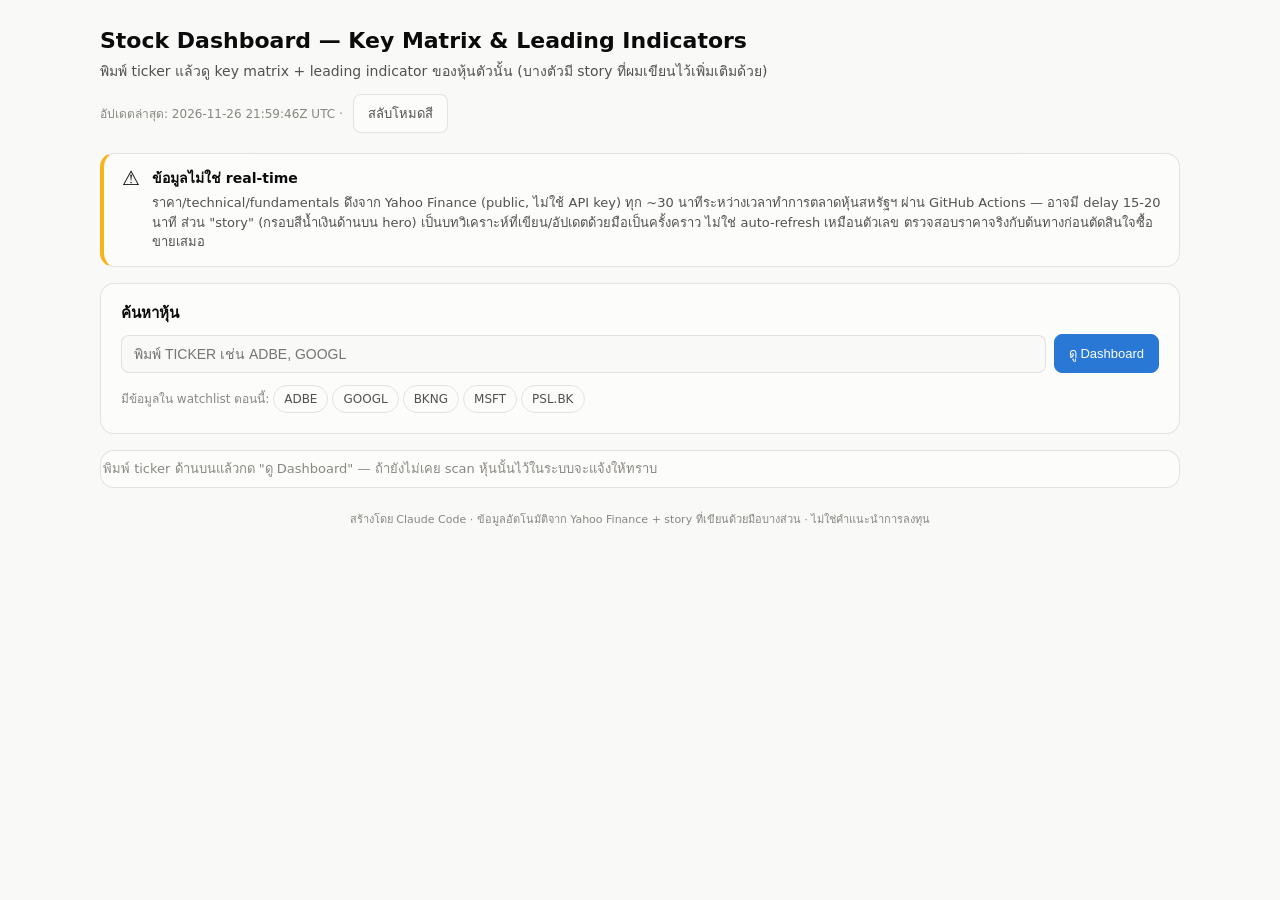
==== commit abee1f74: "Refresh stock dashboard scan [skip ci]" ====
--- a/dashboard/index.html
+++ b/dashboard/index.html
@@ -144,7 +144,7 @@
 <script>
 (function(){
   "use strict";
-  var DATA = {"ADBE": {"company": "Adobe Inc.", "exchange": "US", "price": "$232.83", "delta": "+0.32%", "deltaDir": "up", "range": "52-wk range $190.12 – $362.71", "sections": [{"title": "Growth &amp; Retention", "desc": "ตัวเลขที่บอกล่วงหน้าว่ารายได้อนาคตจะโตหรือชะลอ", "tiles": [{"label": "Ending ARR (Q2 FY26)", "value": "$27.1B", "note": "+12.5% YoY", "badge": "good"}, {"label": "Enterprise >$10M ARR", "value": ">20% YoY", "note": "โมเมนตัม enterprise แข็งแรง", "badge": "good"}, {"label": "2H FY26 organic ARR", "value": "ปรับลด ~$480M", "note": "เลื่อนขึ้นราคา + freemium shift", "badge": "warn"}]}, {"title": "AI Narrative", "desc": "ตัวขับเคลื่อนราคาหุ้นหลักปีนี้", "tiles": [{"label": "AI-first ARR", "value": ">$500M", "note": "โต 3 เท่า YoY", "badge": "good"}, {"label": "การแข่งขัน AI-native", "value": "แรงกดดันสูง", "note": "Canva/Figma/Midjourney/OpenAI", "badge": "critical"}]}, {"title": "Fundamentals (auto)", "desc": "คำนวณอัตโนมัติจาก Yahoo Finance ทุกรอบ scan", "tiles": [{"label": "Revenue Growth (YoY)", "value": "+12.9%", "note": "จาก Yahoo Finance quoteSummary", "badge": "good"}, {"label": "Gross Margin", "value": "89.3%", "note": "", "badge": "good"}, {"label": "Return on Equity", "value": "61.9%", "note": "", "badge": "good"}, {"label": "FCF Yield", "value": "10.2%", "note": "FCF / Enterprise Value", "badge": "good"}]}, {"title": "Valuation (auto)", "desc": "เกณฑ์ badge เป็น heuristic คร่าวๆ ไม่ใช่คำตัดสินว่าแพง/ถูก", "tiles": [{"label": "Trailing P/E", "value": "13.0x", "note": "", "badge": "good"}, {"label": "Forward P/E", "value": "8.5x", "note": "ประมาณการกำไรปีหน้า", "badge": "good"}, {"label": "PEG Ratio", "value": "1.53", "note": "PE เทียบกับอัตราการเติบโต — <1 มักถูกกว่าที่โต", "badge": "warn"}, {"label": "Price/Sales", "value": "3.5x", "note": "", "badge": "warn"}]}], "technical": [{"label": "50D vs 200D MA", "value": "Death cross", "note": "50D $242.04 < 200D $245.81", "badge": "critical"}, {"label": "RSI (14D)", "value": "45.5", "note": "Neutral", "badge": "good"}, {"label": "Position in 52-wk range", "value": "-35.8% จากจุดสูงสุด", "note": "+22.5% เหนือจุดต่ำสุด 52 สัปดาห์", "badge": "warn"}], "sentiment": [{"label": "Consensus rating", "value": "Hold", "note": "33 analysts", "badge": "warn"}, {"label": "Avg. price target", "value": "$266.91", "note": "ช่วง $140–$373 · +14.6% จากราคาปัจจุบัน", "badge": "good"}], "signal_summary": {"good": 11, "warn": 5, "serious": 0, "critical": 2}, "news": [{"title": "Fake online stores and other holiday shopping scams to watch out for", "publisher": "Yahoo Personal Finance", "link": "https://finance.yahoo.com/personal-finance/banking/article/fake-online-stores-and-other-holiday-shopping-scams-to-watch-out-for-151843206.html", "published_at": "2026-11-25"}, {"title": "How Upcoming Earnings Will Impact Adobe (ADBE) Investors", "publisher": "Simply Wall St.", "link": "https://finance.yahoo.com/markets/stocks/articles/upcoming-earnings-impact-adobe-adbe-130745110.html", "published_at": "2026-11-25"}, {"title": "Here is What to Know Beyond Why Adobe Inc. (ADBE) is a Trending Stock", "publisher": "Zacks", "link": "https://finance.yahoo.com/markets/stocks/articles/know-beyond-why-adobe-inc-130005121.html", "published_at": "2026-11-25"}, {"title": "Adobe's Cash Flow Strengthens: Can It Support Bigger Share Buybacks?", "publisher": "Zacks", "link": "https://finance.yahoo.com/markets/stocks/articles/adobes-cash-flow-strengthens-support-125000448.html", "published_at": "2026-11-25"}, {"title": "AI is crushing software stocks — and a debt wall looms: Chart of the Day", "publisher": "Yahoo Finance", "link": "https://finance.yahoo.com/markets/article/ai-is-crushing-software-stocks--and-a-debt-wall-looms-chart-of-the-day-110000479.html", "published_at": "2026-11-25"}], "scanned_at": "2026-11-25T22:01:17Z", "stale": false, "narrative": "Adobe กำลังอยู่ในจุดเปลี่ยนกลยุทธ์ครั้งใหญ่: ยอมลดเป้า ARR ครึ่งปีหลังลงเพื่อทุ่มไปกับ freemium (แจกฟรี Acrobat/Express ให้ฐานผู้ใช้ใหญ่ขึ้นก่อน แล้วค่อยแปลงเป็นลูกค้าจ่ายเงินทีหลัง) ตลาดยังไม่มั่นใจว่าแผนนี้จะได้ผลทันเวลา ก่อนที่คู่แข่ง AI-native อย่าง Canva/Figma/Midjourney จะแย่งส่วนแบ่งตลาด Creative Cloud ไปมากกว่านี้ — หุ้นเลยร่วงแรงกว่าที่ปัจจัยพื้นฐานบ่งชี้", "hero": {"title": "🎯 ARR Acceleration Watch — Q3 FY26", "question": "หลัง Adobe ลด 2H FY26 ARR guidance เพื่อทุ่มกลยุทธ์ freemium จะเร่ง ARR กลับมาตามเป้าได้หรือไม่ — ยังไม่มีคำตอบจนกว่าจะถึง earnings call ถัดไป", "items": [{"label": "FY26 Total ARR Growth Guide", "value": "10.2% YoY", "note": "รวม Semrush แล้ว"}, {"label": "Freemium MAU", "value": ">850M / ~90M", "note": "Acrobat+Express / Creative freemium"}, {"label": "Q3 FY26 Guidance", "value": "Rev $6.67–6.72B", "note": "สูงกว่า consensus เดิม"}, {"label": "ตัวกระตุ้นข่าวถัดไป", "value": "Q3 FY26 earnings", "note": "~ก.ย. 2026"}]}, "narrative_as_of": "2026-07-26", "narrative_sources": "Adobe Q2 FY2026 earnings release/call (manual research, ไม่ auto-refresh)"}, "GOOGL": {"company": "Alphabet Inc.", "exchange": "US", "price": "$273.10", "delta": "-2.13%", "deltaDir": "down", "range": "52-wk range $262.73 – $408.61", "sections": [{"title": "Segment Growth", "desc": "ธุรกิจแบบ diversified — ต้องดูแยกส่วน", "tiles": [{"label": "Total Revenue", "value": "$119.8B", "note": "+24% YoY", "badge": "good"}, {"label": "Search & Other Ads", "value": "+17% YoY", "note": "ชะลอตัวครั้งแรกใน 6 ไตรมาส", "badge": "warn"}, {"label": "Google Cloud", "value": "+82% YoY", "note": "Op. income $2.83B → $8.81B YoY", "badge": "good"}, {"label": "Cloud Backlog", "value": "$514B", "note": "+>$50B QoQ", "badge": "good"}]}, {"title": "AI Capex &amp; Monetization", "desc": "เงินลงทุน AI จะคุ้มค่าหรือกัดกินกำไรระยะสั้น", "tiles": [{"label": "FY2026 Capex", "value": "$195–205B", "note": "สูงกว่าคาด (~$186B)", "badge": "serious"}, {"label": "AI Overviews/Mode adoption", "value": "กำลังเปลี่ยนผ่าน", "note": "ยังไม่ชัดว่ากระทบ monetization แค่ไหน", "badge": "warn"}]}, {"title": "Fundamentals (auto)", "desc": "คำนวณอัตโนมัติจาก Yahoo Finance ทุกรอบ scan", "tiles": [{"label": "Revenue Growth (YoY)", "value": "+24.7%", "note": "จาก Yahoo Finance quoteSummary", "badge": "good"}, {"label": "Gross Margin", "value": "60.9%", "note": "", "badge": "good"}, {"label": "Return on Equity", "value": "44.3%", "note": "", "badge": "good"}, {"label": "FCF Yield", "value": "-0.0%", "note": "FCF / Enterprise Value", "badge": "warn"}]}, {"title": "Valuation (auto)", "desc": "เกณฑ์ badge เป็น heuristic คร่าวๆ ไม่ใช่คำตัดสินว่าแพง/ถูก", "tiles": [{"label": "Trailing P/E", "value": "14.3x", "note": "", "badge": "good"}, {"label": "Forward P/E", "value": "17.9x", "note": "ประมาณการกำไรปีหน้า", "badge": "good"}, {"label": "PEG Ratio", "value": "0.49", "note": "PE เทียบกับอัตราการเติบโต — <1 มักถูกกว่าที่โต", "badge": "good"}, {"label": "Price/Sales", "value": "7.1x", "note": "", "badge": "warn"}]}], "technical": [{"label": "50D vs 200D MA", "value": "Death cross", "note": "50D $318.24 < 200D $336.32", "badge": "critical"}, {"label": "RSI (14D)", "value": "36.9", "note": "Neutral", "badge": "good"}, {"label": "Position in 52-wk range", "value": "-33.2% จากจุดสูงสุด", "note": "+3.9% เหนือจุดต่ำสุด 52 สัปดาห์", "badge": "good"}], "sentiment": [{"label": "Consensus rating", "value": "Strong Buy", "note": "54 analysts", "badge": "good"}, {"label": "Avg. price target", "value": "$395.11", "note": "ช่วง $300–$500 · +44.7% จากราคาปัจจุบัน", "badge": "good"}], "signal_summary": {"good": 13, "warn": 4, "serious": 1, "critical": 1}, "news": [], "scanned_at": "2026-11-25T22:01:17Z", "stale": false, "narrative": "Alphabet กำลังพนันครั้งใหญ่กับ AI: ทุ่มงบ capex ปีนี้สูงถึง $195-205B สร้างศูนย์ข้อมูล ขณะที่ Search ซึ่งเป็นเครื่องทำเงินหลักเพิ่งเริ่มชะลอตัวเป็นครั้งแรกในรอบปีครึ่ง จากการที่ผู้ใช้เปลี่ยนพฤติกรรมไปใช้ AI Overviews/AI Mode และแชทบอทคู่แข่งมากขึ้น แต่ Google Cloud กำลังโตแรงสวนทาง (backlog แตะ 5 แสนล้านดอลลาร์) คำถามคือฝั่ง Cloud จะโตทันชดเชยฝั่ง Search และพิสูจน์ว่าเงินก้อนมหาศาลที่ทุ่มลงทุนคุ้มค่าจริงหรือไม่", "hero": {"title": "🎯 AI Capex Bet: Search Deceleration vs. Cloud Acceleration", "question": "Cloud ที่กำลังเร่งตัวแรงจะโตเร็วพอมาชดเชย Search ที่เริ่มชะลอ และพิสูจน์ผลตอบแทนจาก capex ก้อนใหญ่นี้ได้ทันเวลาก่อนตลาดหมดความอดทนหรือไม่", "items": [{"label": "Search & Other Ads (Q2 FY26)", "value": "$63.3B · +17% YoY", "note": "ชะลอตัวครั้งแรกในรอบ 6 ไตรมาส"}, {"label": "Google Cloud (Q2 FY26)", "value": "$24.77B · +82% YoY", "note": "Backlog $514B (+$50B QoQ)"}, {"label": "FY2026 Capex Guidance", "value": "$195–205B", "note": "สูงกว่าที่นักวิเคราะห์คาด"}, {"label": "ตัวกระตุ้นข่าวถัดไป", "value": "Q3 FY26 earnings", "note": "จับตา Search growth"}]}, "narrative_as_of": "2026-07-26", "narrative_sources": "Alphabet Q2 FY2026 earnings release, Futurum Group, CNBC, Seeking Alpha (manual research, ไม่ auto-refresh)"}, "BKNG": {"company": "Booking Holdings Inc.", "exchange": "US", "price": "$149.50", "delta": "+1.95%", "deltaDir": "up", "range": "52-wk range $143.55 – $220.81", "sections": [{"title": "Growth &amp; Marketplace Health", "desc": "ตัวเลขที่บอกล่วงหน้าว่าธุรกิจ OTA core ยังแข็งแรงหรือชะลอ", "tiles": [{"label": "Gross Bookings Growth (Q1)", "value": "+15% YoY", "note": "+8% constant currency", "badge": "good"}, {"label": "Revenue Growth (Q1)", "value": "+16% YoY", "note": "+10% constant currency", "badge": "good"}, {"label": "FY26 Gross Bookings Guide", "value": "High-single / low-double digit %", "note": "Adjusted EBITDA คาดโตเร็วกว่ารายได้", "badge": "warn"}]}, {"title": "AI Disintermediation Risk", "desc": "ความเสี่ยงที่ AI agent จะตัด OTA ออกจากตรงกลางการจอง", "tiles": [{"label": "AI agent threat level", "value": "ยังไม่ชัดเจน", "note": "OpenAI ถอยจาก direct checkout แต่ความเสี่ยงระยะยาวยังอยู่", "badge": "warn"}, {"label": "Booking's counter-strategy", "value": "Connected trip + Genius ecosystem", "note": "พยายามผูกผู้ใช้ไว้ในระบบตัวเอง ผ่าน partnership กับ OpenAI/Anthropic/Google/Amazon", "badge": "warn"}]}, {"title": "Fundamentals (auto)", "desc": "คำนวณอัตโนมัติจาก Yahoo Finance ทุกรอบ scan", "tiles": [{"label": "Revenue Growth (YoY)", "value": "-1.3%", "note": "จาก Yahoo Finance quoteSummary", "badge": "critical"}, {"label": "Gross Margin", "value": "87.2%", "note": "", "badge": "good"}, {"label": "FCF Yield", "value": "6.6%", "note": "FCF / Enterprise Value", "badge": "good"}]}, {"title": "Valuation (auto)", "desc": "เกณฑ์ badge เป็น heuristic คร่าวๆ ไม่ใช่คำตัดสินว่าแพง/ถูก", "tiles": [{"label": "Trailing P/E", "value": "16.2x", "note": "", "badge": "good"}, {"label": "Forward P/E", "value": "12.2x", "note": "ประมาณการกำไรปีหน้า", "badge": "good"}, {"label": "PEG Ratio", "value": "0.17", "note": "PE เทียบกับอัตราการเติบโต — <1 มักถูกกว่าที่โต", "badge": "good"}, {"label": "Price/Sales", "value": "4.0x", "note": "", "badge": "warn"}]}], "technical": [{"label": "50D vs 200D MA", "value": "Death cross", "note": "50D $158.37 < 200D $173.29", "badge": "critical"}, {"label": "RSI (14D)", "value": "41.9", "note": "Neutral", "badge": "good"}, {"label": "Position in 52-wk range", "value": "-32.3% จากจุดสูงสุด", "note": "+4.1% เหนือจุดต่ำสุด 52 สัปดาห์", "badge": "good"}], "sentiment": [{"label": "Consensus rating", "value": "Buy", "note": "34 analysts", "badge": "good"}, {"label": "Avg. price target", "value": "$215.06", "note": "ช่วง $150–$267 · +43.9% จากราคาปัจจุบัน", "badge": "good"}], "signal_summary": {"good": 11, "warn": 4, "serious": 0, "critical": 2}, "news": [{"title": "Share Buyback Could Be A Big Deal For Booking Holdings Stock", "publisher": "Simply Wall St.", "link": "https://finance.yahoo.com/markets/stocks/articles/share-buyback-could-big-deal-123352260.html", "published_at": "2026-11-25"}, {"title": "How Far Did Booking Stock Trail The Market?", "publisher": "Trefis", "link": "https://finance.yahoo.com/markets/stocks/articles/far-did-booking-stock-trail-115250536.html", "published_at": "2026-11-25"}, {"title": "Booking Holdings (BKNG) Says It Plans To Acquire An Australian Restaurant Tech Firm", "publisher": "Simply Wall St.", "link": "https://finance.yahoo.com/technology/ai/articles/booking-holdings-bkng-says-plans-111255689.html", "published_at": "2026-11-25"}, {"title": "Booking Unit to Acquire Australian Restaurant Technology Platform Me&u", "publisher": "MT Newswires", "link": "https://finance.yahoo.com/technology/articles/booking-unit-acquire-australian-restaurant-103228821.html", "published_at": "2026-11-25"}, {"title": "OpenTable Announces Proposed Acquisition of Australian Restaurant Technology Company me&u", "publisher": "PR Newswire", "link": "https://finance.yahoo.com/technology/articles/opentable-announces-proposed-acquisition-australian-230000661.html", "published_at": "2026-11-24"}], "scanned_at": "2026-11-25T22:01:17Z", "stale": false, "narrative": "Booking Holdings (เจ้าของ Booking.com, Priceline, Agoda, Kayak) ร่วงลงมาแล้วราว 15% ตั้งแต่ต้นปี ส่วนใหญ่จากความกลัวว่า AI agent (เช่น ChatGPT, Gemini) จะกลายเป็น \"ประตูหน้า\" ในการจองทริปแทน OTA ทำให้ Booking กลายเป็นแค่ผู้ให้บริการหลังบ้านที่ถูกบีบมาร์จิ้น ข่าวดีคือเดือนมีนาคม 2026 OpenAI ประกาศถอยจากการให้ ChatGPT เช็คเอาต์ตรงเพราะผู้ใช้ค้นข้อมูลในแชทแต่ไปจ่ายเงินที่แอปอื่น ทำให้หุ้นกลุ่ม OTA เด้งแรง (BKNG +8% วันเดียว) คำถามคือความกลัวเรื่อง AI disintermediation นี้ถูกราคาไปมากพอหรือยัง และไตรมาสหน้าการเติบโตจะฟื้นจากที่ guide ไว้ต่ำแค่ไหน", "hero": {"title": "🎯 AI Disintermediation Fear vs. Growth Deceleration — Q2 FY26", "question": "หุ้นร่วง 15% YTD หลักๆ จาก AI agent disruption fear (แม้ OpenAI จะถอยจาก direct checkout แล้ว) ขณะเดียวกัน guidance ไตรมาส 2 เองก็ชะลอจาก room nights +5.9% เหลือ guide แค่ +2-4% (ส่วนหนึ่งจากผลกระทบความขัดแย้งตะวันออกกลาง) ต้องแยกให้ออกว่าราคาที่ร่วงมาสะท้อนความกลัวเกินจริงหรือสะท้อนการชะลอตัวจริงกันแน่", "items": [{"label": "Q1 FY26 Room Nights", "value": "338M · +5.9% YoY", "note": "Gross bookings +15% YoY"}, {"label": "Q2 FY26 Guidance", "value": "Room nights +2-4%", "note": "ชะลอจาก Q1 ส่วนหนึ่งจาก Middle East conflict"}, {"label": "OpenAI checkout retreat", "value": "มี.ค. 2026", "note": "BKNG +8% วันเดียวหลังข่าว — คลายกังวล AI disintermediation ชั่วคราว"}, {"label": "ตัวกระตุ้นข่าวถัดไป", "value": "Q2 FY26 earnings", "note": "4 ส.ค. 2026 — consensus EPS $2.50, revenue $7.33B"}]}, "narrative_as_of": "2026-07-26", "narrative_sources": "Booking Holdings Q1 FY2026 earnings release, PhocusWire, Skift, Seeking Alpha (manual research, ไม่ auto-refresh)"}, "MSFT": {"company": "Microsoft Corporation", "exchange": "US", "price": "$489.93", "delta": "-1.25%", "deltaDir": "down", "range": "52-wk range $349.20 – $559.15", "sections": [{"title": "Fundamentals (auto)", "desc": "คำนวณอัตโนมัติจาก Yahoo Finance ทุกรอบ scan", "tiles": [{"label": "Revenue Growth (YoY)", "value": "+18.8%", "note": "จาก Yahoo Finance quoteSummary", "badge": "good"}, {"label": "Gross Margin", "value": "67.7%", "note": "", "badge": "good"}, {"label": "Return on Equity", "value": "34.2%", "note": "", "badge": "good"}, {"label": "FCF Yield", "value": "0.1%", "note": "FCF / Enterprise Value", "badge": "good"}]}, {"title": "Valuation (auto)", "desc": "เกณฑ์ badge เป็น heuristic คร่าวๆ ไม่ใช่คำตัดสินว่าแพง/ถูก", "tiles": [{"label": "Trailing P/E", "value": "25.6x", "note": "", "badge": "good"}, {"label": "Forward P/E", "value": "20.2x", "note": "ประมาณการกำไรปีหน้า", "badge": "good"}, {"label": "PEG Ratio", "value": "1.56", "note": "PE เทียบกับอัตราการเติบโต — <1 มักถูกกว่าที่โต", "badge": "warn"}, {"label": "Price/Sales", "value": "10.5x", "note": "", "badge": "warn"}]}], "technical": [{"label": "50D vs 200D MA", "value": "Golden trend", "note": "50D $519.55 > 200D $444.89", "badge": "good"}, {"label": "RSI (14D)", "value": "38.7", "note": "Neutral", "badge": "good"}, {"label": "Position in 52-wk range", "value": "-12.4% จากจุดสูงสุด", "note": "+40.3% เหนือจุดต่ำสุด 52 สัปดาห์", "badge": "warn"}], "sentiment": [{"label": "Consensus rating", "value": "Strong Buy", "note": "54 analysts", "badge": "good"}, {"label": "Avg. price target", "value": "$637.36", "note": "ช่วง $440–$870 · +30.1% จากราคาปัจจุบัน", "badge": "good"}], "signal_summary": {"good": 10, "warn": 3, "serious": 0, "critical": 0}, "news": [{"title": "Bill Ackman, George Soros and 5 Other Famous Investors Own Microsoft. Here’s Who Bought and Sold Recently", "publisher": "TIKR", "link": "https://finance.yahoo.com/markets/stocks/articles/bill-ackman-george-soros-5-205022305.html", "published_at": "2026-11-25"}, {"title": "Satya Nadella Says “the Floor of Cyber Attacks Has Fallen.” Microsoft Just Declared Code Red After a 24-Hour Outage", "publisher": "TIKR", "link": "https://finance.yahoo.com/technology/articles/satya-nadella-says-floor-cyber-180336760.html", "published_at": "2026-11-25"}, {"title": "Every Dollar of Your Retirement Income Comes From One Fund at 73. These 3 ETFs Spread the Load", "publisher": "24/7 Wall St.", "link": "https://finance.yahoo.com/markets/options/articles/every-dollar-retirement-income-comes-175257833.html", "published_at": "2026-11-25"}, {"title": "DoubleLine’s Cohen turns bullish on hyperscaler bonds after selloff - Bloomberg", "publisher": "Investing.com", "link": "https://finance.yahoo.com/markets/stocks/articles/doubleline-cohen-turns-bullish-hyperscaler-173352564.html", "published_at": "2026-11-25"}, {"title": "Microsoft (MSFT) Deepens Europe Sovereign AI Push With Expanded Public Sector Cloud Pact", "publisher": "Simply Wall St.", "link": "https://finance.yahoo.com/technology/ai/articles/microsoft-msft-deepens-europe-sovereign-171058616.html", "published_at": "2026-11-25"}], "scanned_at": "2026-11-25T22:01:17Z", "stale": false}, "PSL.BK": {"company": "Precious Shipping Public Company Limited", "exchange": "SET", "price": "฿8.22", "delta": "-0.72%", "deltaDir": "down", "range": "52-wk range ฿5.70 – ฿11.40", "sections": [{"title": "Fundamentals (auto)", "desc": "คำนวณอัตโนมัติจาก Yahoo Finance ทุกรอบ scan", "tiles": [{"label": "Revenue Growth (YoY)", "value": "+49.6%", "note": "จาก Yahoo Finance quoteSummary", "badge": "good"}, {"label": "Gross Margin", "value": "66.7%", "note": "", "badge": "good"}, {"label": "Return on Equity", "value": "10.6%", "note": "", "badge": "good"}, {"label": "FCF Yield", "value": "-22.2%", "note": "FCF / Enterprise Value", "badge": "warn"}]}, {"title": "Valuation (auto)", "desc": "เกณฑ์ badge เป็น heuristic คร่าวๆ ไม่ใช่คำตัดสินว่าแพง/ถูก", "tiles": [{"label": "Trailing P/E", "value": "7.3x", "note": "", "badge": "good"}, {"label": "Forward P/E", "value": "20.7x", "note": "ประมาณการกำไรปีหน้า", "badge": "good"}, {"label": "PEG Ratio", "value": "8.53", "note": "PE เทียบกับอัตราการเติบโต — <1 มักถูกกว่าที่โต", "badge": "critical"}, {"label": "Price/Sales", "value": "1.8x", "note": "", "badge": "warn"}]}], "technical": [{"label": "50D vs 200D MA", "value": "Golden trend", "note": "50D ฿9.42 > 200D ฿8.14", "badge": "good"}, {"label": "RSI (14D)", "value": "34.2", "note": "Neutral", "badge": "good"}, {"label": "Position in 52-wk range", "value": "-27.9% จากจุดสูงสุด", "note": "+44.2% เหนือจุดต่ำสุด 52 สัปดาห์", "badge": "warn"}], "sentiment": [{"label": "Consensus rating", "value": "None", "note": "2 analysts", "badge": "warn"}, {"label": "Avg. price target", "value": "฿8.90", "note": "ช่วง ฿7–฿11 · +8.3% จากราคาปัจจุบัน", "badge": "good"}], "signal_summary": {"good": 8, "warn": 4, "serious": 0, "critical": 1}, "news": [{"title": "PSL SEC News : สรุปแบบ 59 ประจำวันที่ 24 พฤศจิกายน 2569", "publisher": "SET", "link": "https://www.set.or.th/th/market/news-and-alert/newsdetails?id=108262501&symbol=PSL", "published_at": "2026-11-25"}, {"title": "วันที่ 18/11/2569 นาย วาสุเดวัน นีลากันตัน ซื้อ 530 ใบแสดงสิทธิในผลประโยชน์ที่เกิดจากหลักทรัพย์อ้างอิงไทย (NVDR)อ้างอิง หุ้นสามัญ บริษัท พรีเชียส ชิพปิ้ง จำกัด (มหาชน) บมจ.(PSL) ที่ราคา 8.39บาท", "publisher": "SEC", "link": "https://market.sec.or.th/r59/th/report?batchNo=592003912611&transId=165892_2_1&reporter=CTRL_P_0000034865&executor=TEMP_P_9000001368", "published_at": "2026-11-24"}, {"title": "วันที่ 19/11/2569 นาย วาสุเดวัน นีลากันตัน ซื้อ 200 ใบแสดงสิทธิในผลประโยชน์ที่เกิดจากหลักทรัพย์อ้างอิงไทย (NVDR)อ้างอิง หุ้นสามัญ บริษัท พรีเชียส ชิพปิ้ง จำกัด (มหาชน) บมจ.(PSL) ที่ราคา 8.26บาท", "publisher": "SEC", "link": "https://market.sec.or.th/r59/th/report?batchNo=592003912611&transId=165892_2_2&reporter=CTRL_P_0000034865&executor=TEMP_P_9000001368", "published_at": "2026-11-24"}, {"title": "วันที่ 19/11/2569 นาย วาสุเดวัน นีลากันตัน ขาย 117 ใบแสดงสิทธิในผลประโยชน์ที่เกิดจากหลักทรัพย์อ้างอิงไทย (NVDR)อ้างอิง หุ้นสามัญ บริษัท พรีเชียส ชิพปิ้ง จำกัด (มหาชน) บมจ.(PSL) ที่ราคา 8.28บาท", "publisher": "SEC", "link": "https://market.sec.or.th/r59/th/report?batchNo=592003912611&transId=165892_2_3&reporter=CTRL_P_0000034865&executor=TEMP_P_9000001368", "published_at": "2026-11-24"}, {"title": "วันที่ 20/11/2569 นาย วาสุเดวัน นีลากันตัน ซื้อ 500 ใบแสดงสิทธิในผลประโยชน์ที่เกิดจากหลักทรัพย์อ้างอิงไทย (NVDR)อ้างอิง หุ้นสามัญ บริษัท พรีเชียส ชิพปิ้ง จำกัด (มหาชน) บมจ.(PSL) ที่ราคา 8.12บาท", "publisher": "SEC", "link": "https://market.sec.or.th/r59/th/report?batchNo=592003912611&transId=165892_2_4&reporter=CTRL_P_0000034865&executor=TEMP_P_9000001368", "published_at": "2026-11-24"}], "scanned_at": "2026-11-25T22:01:18Z", "stale": false}};
+  var DATA = {"ADBE": {"company": "Adobe Inc.", "exchange": "US", "price": "$232.83", "delta": "+0.32%", "deltaDir": "up", "range": "52-wk range $190.12 – $362.71", "sections": [{"title": "Growth &amp; Retention", "desc": "ตัวเลขที่บอกล่วงหน้าว่ารายได้อนาคตจะโตหรือชะลอ", "tiles": [{"label": "Ending ARR (Q2 FY26)", "value": "$27.1B", "note": "+12.5% YoY", "badge": "good"}, {"label": "Enterprise >$10M ARR", "value": ">20% YoY", "note": "โมเมนตัม enterprise แข็งแรง", "badge": "good"}, {"label": "2H FY26 organic ARR", "value": "ปรับลด ~$480M", "note": "เลื่อนขึ้นราคา + freemium shift", "badge": "warn"}]}, {"title": "AI Narrative", "desc": "ตัวขับเคลื่อนราคาหุ้นหลักปีนี้", "tiles": [{"label": "AI-first ARR", "value": ">$500M", "note": "โต 3 เท่า YoY", "badge": "good"}, {"label": "การแข่งขัน AI-native", "value": "แรงกดดันสูง", "note": "Canva/Figma/Midjourney/OpenAI", "badge": "critical"}]}, {"title": "Fundamentals (auto)", "desc": "คำนวณอัตโนมัติจาก Yahoo Finance ทุกรอบ scan", "tiles": [{"label": "Revenue Growth (YoY)", "value": "+12.9%", "note": "จาก Yahoo Finance quoteSummary", "badge": "good"}, {"label": "Gross Margin", "value": "89.3%", "note": "", "badge": "good"}, {"label": "Return on Equity", "value": "61.9%", "note": "", "badge": "good"}, {"label": "FCF Yield", "value": "10.2%", "note": "FCF / Enterprise Value", "badge": "good"}]}, {"title": "Valuation (auto)", "desc": "เกณฑ์ badge เป็น heuristic คร่าวๆ ไม่ใช่คำตัดสินว่าแพง/ถูก", "tiles": [{"label": "Trailing P/E", "value": "13.0x", "note": "", "badge": "good"}, {"label": "Forward P/E", "value": "8.5x", "note": "ประมาณการกำไรปีหน้า", "badge": "good"}, {"label": "PEG Ratio", "value": "1.53", "note": "PE เทียบกับอัตราการเติบโต — <1 มักถูกกว่าที่โต", "badge": "warn"}, {"label": "Price/Sales", "value": "3.5x", "note": "", "badge": "warn"}]}], "technical": [{"label": "50D vs 200D MA", "value": "Death cross", "note": "50D $242.04 < 200D $245.81", "badge": "critical"}, {"label": "RSI (14D)", "value": "45.5", "note": "Neutral", "badge": "good"}, {"label": "Position in 52-wk range", "value": "-35.8% จากจุดสูงสุด", "note": "+22.5% เหนือจุดต่ำสุด 52 สัปดาห์", "badge": "warn"}], "sentiment": [{"label": "Consensus rating", "value": "Hold", "note": "33 analysts", "badge": "warn"}, {"label": "Avg. price target", "value": "$266.91", "note": "ช่วง $140–$373 · +14.6% จากราคาปัจจุบัน", "badge": "good"}], "signal_summary": {"good": 11, "warn": 5, "serious": 0, "critical": 2}, "news": [{"title": "Can Adobe's Freemium Strategy Win More Users Amid AI Competition?", "publisher": "Zacks", "link": "https://finance.yahoo.com/technology/articles/adobes-freemium-strategy-win-more-124300554.html", "published_at": "2026-11-26"}, {"title": "Fake online stores and other holiday shopping scams to watch out for", "publisher": "Yahoo Personal Finance", "link": "https://finance.yahoo.com/personal-finance/banking/article/fake-online-stores-and-other-holiday-shopping-scams-to-watch-out-for-151843206.html", "published_at": "2026-11-25"}, {"title": "How Upcoming Earnings Will Impact Adobe (ADBE) Investors", "publisher": "Simply Wall St.", "link": "https://finance.yahoo.com/markets/stocks/articles/upcoming-earnings-impact-adobe-adbe-130745110.html", "published_at": "2026-11-25"}, {"title": "Here is What to Know Beyond Why Adobe Inc. (ADBE) is a Trending Stock", "publisher": "Zacks", "link": "https://finance.yahoo.com/markets/stocks/articles/know-beyond-why-adobe-inc-130005121.html", "published_at": "2026-11-25"}, {"title": "Adobe's Cash Flow Strengthens: Can It Support Bigger Share Buybacks?", "publisher": "Zacks", "link": "https://finance.yahoo.com/markets/stocks/articles/adobes-cash-flow-strengthens-support-125000448.html", "published_at": "2026-11-25"}], "scanned_at": "2026-11-26T21:59:44Z", "stale": false, "narrative": "Adobe กำลังอยู่ในจุดเปลี่ยนกลยุทธ์ครั้งใหญ่: ยอมลดเป้า ARR ครึ่งปีหลังลงเพื่อทุ่มไปกับ freemium (แจกฟรี Acrobat/Express ให้ฐานผู้ใช้ใหญ่ขึ้นก่อน แล้วค่อยแปลงเป็นลูกค้าจ่ายเงินทีหลัง) ตลาดยังไม่มั่นใจว่าแผนนี้จะได้ผลทันเวลา ก่อนที่คู่แข่ง AI-native อย่าง Canva/Figma/Midjourney จะแย่งส่วนแบ่งตลาด Creative Cloud ไปมากกว่านี้ — หุ้นเลยร่วงแรงกว่าที่ปัจจัยพื้นฐานบ่งชี้", "hero": {"title": "🎯 ARR Acceleration Watch — Q3 FY26", "question": "หลัง Adobe ลด 2H FY26 ARR guidance เพื่อทุ่มกลยุทธ์ freemium จะเร่ง ARR กลับมาตามเป้าได้หรือไม่ — ยังไม่มีคำตอบจนกว่าจะถึง earnings call ถัดไป", "items": [{"label": "FY26 Total ARR Growth Guide", "value": "10.2% YoY", "note": "รวม Semrush แล้ว"}, {"label": "Freemium MAU", "value": ">850M / ~90M", "note": "Acrobat+Express / Creative freemium"}, {"label": "Q3 FY26 Guidance", "value": "Rev $6.67–6.72B", "note": "สูงกว่า consensus เดิม"}, {"label": "ตัวกระตุ้นข่าวถัดไป", "value": "Q3 FY26 earnings", "note": "~ก.ย. 2026"}]}, "narrative_as_of": "2026-07-26", "narrative_sources": "Adobe Q2 FY2026 earnings release/call (manual research, ไม่ auto-refresh)"}, "GOOGL": {"company": "Alphabet Inc.", "exchange": "US", "price": "$273.10", "delta": "-2.13%", "deltaDir": "down", "range": "52-wk range $262.73 – $408.61", "sections": [{"title": "Segment Growth", "desc": "ธุรกิจแบบ diversified — ต้องดูแยกส่วน", "tiles": [{"label": "Total Revenue", "value": "$119.8B", "note": "+24% YoY", "badge": "good"}, {"label": "Search & Other Ads", "value": "+17% YoY", "note": "ชะลอตัวครั้งแรกใน 6 ไตรมาส", "badge": "warn"}, {"label": "Google Cloud", "value": "+82% YoY", "note": "Op. income $2.83B → $8.81B YoY", "badge": "good"}, {"label": "Cloud Backlog", "value": "$514B", "note": "+>$50B QoQ", "badge": "good"}]}, {"title": "AI Capex &amp; Monetization", "desc": "เงินลงทุน AI จะคุ้มค่าหรือกัดกินกำไรระยะสั้น", "tiles": [{"label": "FY2026 Capex", "value": "$195–205B", "note": "สูงกว่าคาด (~$186B)", "badge": "serious"}, {"label": "AI Overviews/Mode adoption", "value": "กำลังเปลี่ยนผ่าน", "note": "ยังไม่ชัดว่ากระทบ monetization แค่ไหน", "badge": "warn"}]}, {"title": "Fundamentals (auto)", "desc": "คำนวณอัตโนมัติจาก Yahoo Finance ทุกรอบ scan", "tiles": [{"label": "Revenue Growth (YoY)", "value": "+24.7%", "note": "จาก Yahoo Finance quoteSummary", "badge": "good"}, {"label": "Gross Margin", "value": "60.9%", "note": "", "badge": "good"}, {"label": "Return on Equity", "value": "44.3%", "note": "", "badge": "good"}, {"label": "FCF Yield", "value": "-0.0%", "note": "FCF / Enterprise Value", "badge": "warn"}]}, {"title": "Valuation (auto)", "desc": "เกณฑ์ badge เป็น heuristic คร่าวๆ ไม่ใช่คำตัดสินว่าแพง/ถูก", "tiles": [{"label": "Trailing P/E", "value": "14.3x", "note": "", "badge": "good"}, {"label": "Forward P/E", "value": "17.9x", "note": "ประมาณการกำไรปีหน้า", "badge": "good"}, {"label": "PEG Ratio", "value": "0.49", "note": "PE เทียบกับอัตราการเติบโต — <1 มักถูกกว่าที่โต", "badge": "good"}, {"label": "Price/Sales", "value": "7.1x", "note": "", "badge": "warn"}]}], "technical": [{"label": "50D vs 200D MA", "value": "Death cross", "note": "50D $318.24 < 200D $336.32", "badge": "critical"}, {"label": "RSI (14D)", "value": "36.9", "note": "Neutral", "badge": "good"}, {"label": "Position in 52-wk range", "value": "-33.2% จากจุดสูงสุด", "note": "+3.9% เหนือจุดต่ำสุด 52 สัปดาห์", "badge": "good"}], "sentiment": [{"label": "Consensus rating", "value": "Strong Buy", "note": "54 analysts", "badge": "good"}, {"label": "Avg. price target", "value": "$395.11", "note": "ช่วง $300–$500 · +44.7% จากราคาปัจจุบัน", "badge": "good"}], "signal_summary": {"good": 13, "warn": 4, "serious": 1, "critical": 1}, "news": [], "scanned_at": "2026-11-26T21:59:44Z", "stale": false, "narrative": "Alphabet กำลังพนันครั้งใหญ่กับ AI: ทุ่มงบ capex ปีนี้สูงถึง $195-205B สร้างศูนย์ข้อมูล ขณะที่ Search ซึ่งเป็นเครื่องทำเงินหลักเพิ่งเริ่มชะลอตัวเป็นครั้งแรกในรอบปีครึ่ง จากการที่ผู้ใช้เปลี่ยนพฤติกรรมไปใช้ AI Overviews/AI Mode และแชทบอทคู่แข่งมากขึ้น แต่ Google Cloud กำลังโตแรงสวนทาง (backlog แตะ 5 แสนล้านดอลลาร์) คำถามคือฝั่ง Cloud จะโตทันชดเชยฝั่ง Search และพิสูจน์ว่าเงินก้อนมหาศาลที่ทุ่มลงทุนคุ้มค่าจริงหรือไม่", "hero": {"title": "🎯 AI Capex Bet: Search Deceleration vs. Cloud Acceleration", "question": "Cloud ที่กำลังเร่งตัวแรงจะโตเร็วพอมาชดเชย Search ที่เริ่มชะลอ และพิสูจน์ผลตอบแทนจาก capex ก้อนใหญ่นี้ได้ทันเวลาก่อนตลาดหมดความอดทนหรือไม่", "items": [{"label": "Search & Other Ads (Q2 FY26)", "value": "$63.3B · +17% YoY", "note": "ชะลอตัวครั้งแรกในรอบ 6 ไตรมาส"}, {"label": "Google Cloud (Q2 FY26)", "value": "$24.77B · +82% YoY", "note": "Backlog $514B (+$50B QoQ)"}, {"label": "FY2026 Capex Guidance", "value": "$195–205B", "note": "สูงกว่าที่นักวิเคราะห์คาด"}, {"label": "ตัวกระตุ้นข่าวถัดไป", "value": "Q3 FY26 earnings", "note": "จับตา Search growth"}]}, "narrative_as_of": "2026-07-26", "narrative_sources": "Alphabet Q2 FY2026 earnings release, Futurum Group, CNBC, Seeking Alpha (manual research, ไม่ auto-refresh)"}, "BKNG": {"company": "Booking Holdings Inc.", "exchange": "US", "price": "$149.50", "delta": "+1.95%", "deltaDir": "up", "range": "52-wk range $143.55 – $220.81", "sections": [{"title": "Growth &amp; Marketplace Health", "desc": "ตัวเลขที่บอกล่วงหน้าว่าธุรกิจ OTA core ยังแข็งแรงหรือชะลอ", "tiles": [{"label": "Gross Bookings Growth (Q1)", "value": "+15% YoY", "note": "+8% constant currency", "badge": "good"}, {"label": "Revenue Growth (Q1)", "value": "+16% YoY", "note": "+10% constant currency", "badge": "good"}, {"label": "FY26 Gross Bookings Guide", "value": "High-single / low-double digit %", "note": "Adjusted EBITDA คาดโตเร็วกว่ารายได้", "badge": "warn"}]}, {"title": "AI Disintermediation Risk", "desc": "ความเสี่ยงที่ AI agent จะตัด OTA ออกจากตรงกลางการจอง", "tiles": [{"label": "AI agent threat level", "value": "ยังไม่ชัดเจน", "note": "OpenAI ถอยจาก direct checkout แต่ความเสี่ยงระยะยาวยังอยู่", "badge": "warn"}, {"label": "Booking's counter-strategy", "value": "Connected trip + Genius ecosystem", "note": "พยายามผูกผู้ใช้ไว้ในระบบตัวเอง ผ่าน partnership กับ OpenAI/Anthropic/Google/Amazon", "badge": "warn"}]}, {"title": "Fundamentals (auto)", "desc": "คำนวณอัตโนมัติจาก Yahoo Finance ทุกรอบ scan", "tiles": [{"label": "Revenue Growth (YoY)", "value": "-1.3%", "note": "จาก Yahoo Finance quoteSummary", "badge": "critical"}, {"label": "Gross Margin", "value": "87.2%", "note": "", "badge": "good"}, {"label": "FCF Yield", "value": "6.5%", "note": "FCF / Enterprise Value", "badge": "good"}]}, {"title": "Valuation (auto)", "desc": "เกณฑ์ badge เป็น heuristic คร่าวๆ ไม่ใช่คำตัดสินว่าแพง/ถูก", "tiles": [{"label": "Trailing P/E", "value": "16.2x", "note": "", "badge": "good"}, {"label": "Forward P/E", "value": "12.2x", "note": "ประมาณการกำไรปีหน้า", "badge": "good"}, {"label": "PEG Ratio", "value": "0.17", "note": "PE เทียบกับอัตราการเติบโต — <1 มักถูกกว่าที่โต", "badge": "good"}, {"label": "Price/Sales", "value": "4.0x", "note": "", "badge": "warn"}]}], "technical": [{"label": "50D vs 200D MA", "value": "Death cross", "note": "50D $158.37 < 200D $173.29", "badge": "critical"}, {"label": "RSI (14D)", "value": "41.9", "note": "Neutral", "badge": "good"}, {"label": "Position in 52-wk range", "value": "-32.3% จากจุดสูงสุด", "note": "+4.1% เหนือจุดต่ำสุด 52 สัปดาห์", "badge": "good"}], "sentiment": [{"label": "Consensus rating", "value": "Buy", "note": "34 analysts", "badge": "good"}, {"label": "Avg. price target", "value": "$215.06", "note": "ช่วง $150–$267 · +43.9% จากราคาปัจจุบัน", "badge": "good"}], "signal_summary": {"good": 11, "warn": 4, "serious": 0, "critical": 2}, "news": [{"title": "What Are Wall Street Analysts' Target Price for Booking Holdings Stock?", "publisher": "Barchart", "link": "https://finance.yahoo.com/markets/stocks/articles/wall-street-analysts-target-price-143410092.html", "published_at": "2026-11-26"}, {"title": "Agoda's Eco Deals Reaches US$1.5 Million Donation Target Ahead of Schedule, Raises US$4.39 Million for Conservation Across Asia", "publisher": "PR Newswire", "link": "https://finance.yahoo.com/small-business/articles/agodas-eco-deals-reaches-us-010000560.html", "published_at": "2026-11-26"}, {"title": "Share Buyback Could Be A Big Deal For Booking Holdings Stock", "publisher": "Simply Wall St.", "link": "https://finance.yahoo.com/markets/stocks/articles/share-buyback-could-big-deal-123352260.html", "published_at": "2026-11-25"}, {"title": "How Far Did Booking Stock Trail The Market?", "publisher": "Trefis", "link": "https://finance.yahoo.com/markets/stocks/articles/far-did-booking-stock-trail-115250536.html", "published_at": "2026-11-25"}, {"title": "Booking Holdings (BKNG) Says It Plans To Acquire An Australian Restaurant Tech Firm", "publisher": "Simply Wall St.", "link": "https://finance.yahoo.com/technology/ai/articles/booking-holdings-bkng-says-plans-111255689.html", "published_at": "2026-11-25"}], "scanned_at": "2026-11-26T21:59:44Z", "stale": false, "narrative": "Booking Holdings (เจ้าของ Booking.com, Priceline, Agoda, Kayak) ร่วงลงมาแล้วราว 15% ตั้งแต่ต้นปี ส่วนใหญ่จากความกลัวว่า AI agent (เช่น ChatGPT, Gemini) จะกลายเป็น \"ประตูหน้า\" ในการจองทริปแทน OTA ทำให้ Booking กลายเป็นแค่ผู้ให้บริการหลังบ้านที่ถูกบีบมาร์จิ้น ข่าวดีคือเดือนมีนาคม 2026 OpenAI ประกาศถอยจากการให้ ChatGPT เช็คเอาต์ตรงเพราะผู้ใช้ค้นข้อมูลในแชทแต่ไปจ่ายเงินที่แอปอื่น ทำให้หุ้นกลุ่ม OTA เด้งแรง (BKNG +8% วันเดียว) คำถามคือความกลัวเรื่อง AI disintermediation นี้ถูกราคาไปมากพอหรือยัง และไตรมาสหน้าการเติบโตจะฟื้นจากที่ guide ไว้ต่ำแค่ไหน", "hero": {"title": "🎯 AI Disintermediation Fear vs. Growth Deceleration — Q2 FY26", "question": "หุ้นร่วง 15% YTD หลักๆ จาก AI agent disruption fear (แม้ OpenAI จะถอยจาก direct checkout แล้ว) ขณะเดียวกัน guidance ไตรมาส 2 เองก็ชะลอจาก room nights +5.9% เหลือ guide แค่ +2-4% (ส่วนหนึ่งจากผลกระทบความขัดแย้งตะวันออกกลาง) ต้องแยกให้ออกว่าราคาที่ร่วงมาสะท้อนความกลัวเกินจริงหรือสะท้อนการชะลอตัวจริงกันแน่", "items": [{"label": "Q1 FY26 Room Nights", "value": "338M · +5.9% YoY", "note": "Gross bookings +15% YoY"}, {"label": "Q2 FY26 Guidance", "value": "Room nights +2-4%", "note": "ชะลอจาก Q1 ส่วนหนึ่งจาก Middle East conflict"}, {"label": "OpenAI checkout retreat", "value": "มี.ค. 2026", "note": "BKNG +8% วันเดียวหลังข่าว — คลายกังวล AI disintermediation ชั่วคราว"}, {"label": "ตัวกระตุ้นข่าวถัดไป", "value": "Q2 FY26 earnings", "note": "4 ส.ค. 2026 — consensus EPS $2.50, revenue $7.33B"}]}, "narrative_as_of": "2026-07-26", "narrative_sources": "Booking Holdings Q1 FY2026 earnings release, PhocusWire, Skift, Seeking Alpha (manual research, ไม่ auto-refresh)"}, "MSFT": {"company": "Microsoft Corporation", "exchange": "US", "price": "$489.93", "delta": "-1.25%", "deltaDir": "down", "range": "52-wk range $349.20 – $559.15", "sections": [{"title": "Fundamentals (auto)", "desc": "คำนวณอัตโนมัติจาก Yahoo Finance ทุกรอบ scan", "tiles": [{"label": "Revenue Growth (YoY)", "value": "+18.8%", "note": "จาก Yahoo Finance quoteSummary", "badge": "good"}, {"label": "Gross Margin", "value": "67.7%", "note": "", "badge": "good"}, {"label": "Return on Equity", "value": "34.2%", "note": "", "badge": "good"}, {"label": "FCF Yield", "value": "0.1%", "note": "FCF / Enterprise Value", "badge": "good"}]}, {"title": "Valuation (auto)", "desc": "เกณฑ์ badge เป็น heuristic คร่าวๆ ไม่ใช่คำตัดสินว่าแพง/ถูก", "tiles": [{"label": "Trailing P/E", "value": "25.6x", "note": "", "badge": "good"}, {"label": "Forward P/E", "value": "20.2x", "note": "ประมาณการกำไรปีหน้า", "badge": "good"}, {"label": "PEG Ratio", "value": "1.56", "note": "PE เทียบกับอัตราการเติบโต — <1 มักถูกกว่าที่โต", "badge": "warn"}, {"label": "Price/Sales", "value": "10.5x", "note": "", "badge": "warn"}]}], "technical": [{"label": "50D vs 200D MA", "value": "Golden trend", "note": "50D $519.55 > 200D $444.89", "badge": "good"}, {"label": "RSI (14D)", "value": "38.7", "note": "Neutral", "badge": "good"}, {"label": "Position in 52-wk range", "value": "-12.4% จากจุดสูงสุด", "note": "+40.3% เหนือจุดต่ำสุด 52 สัปดาห์", "badge": "warn"}], "sentiment": [{"label": "Consensus rating", "value": "Strong Buy", "note": "54 analysts", "badge": "good"}, {"label": "Avg. price target", "value": "$637.36", "note": "ช่วง $440–$870 · +30.1% จากราคาปัจจุบัน", "badge": "good"}], "signal_summary": {"good": 10, "warn": 3, "serious": 0, "critical": 0}, "news": [{"title": "Microsoft Stocks Slip 1.25% While Nadella Backs Cheaper In-House AI Models", "publisher": "GuruFocus.com", "link": "https://finance.yahoo.com/markets/stocks/articles/microsoft-stocks-slip-1-25-184200035.html", "published_at": "2026-11-26"}, {"title": "Can NICE (TASE:NICE) Support A Reasonable Price On Earnings?", "publisher": "Simply Wall St.", "link": "https://finance.yahoo.com/markets/stocks/articles/nice-tase-nice-support-reasonable-181420159.html", "published_at": "2026-11-26"}, {"title": "Europe Cloud Computing Market Surges to $ 550.42 billion at a CAGR 11.0% by 2030 | Report by MarketsandMarkets™", "publisher": "GlobeNewswire", "link": "https://finance.yahoo.com/technology/articles/europe-cloud-computing-market-surges-150000346.html", "published_at": "2026-11-26"}, {"title": "Data Engineering Workflow Orchestration Market Global Report 2026 | Capture $14.43B AI and Multi-Cloud Demand with Databricks, Microsoft, Snowflake and Astronomer", "publisher": "GlobeNewswire", "link": "https://finance.yahoo.com/technology/articles/data-engineering-workflow-orchestration-market-142400107.html", "published_at": "2026-11-26"}], "scanned_at": "2026-11-26T21:59:44Z", "stale": false}, "PSL.BK": {"company": "Precious Shipping Public Company Limited", "exchange": "SET", "price": "฿8.26", "delta": "+0.49%", "deltaDir": "up", "range": "52-wk range ฿5.70 – ฿11.40", "sections": [{"title": "Fundamentals (auto)", "desc": "คำนวณอัตโนมัติจาก Yahoo Finance ทุกรอบ scan", "tiles": [{"label": "Revenue Growth (YoY)", "value": "+49.6%", "note": "จาก Yahoo Finance quoteSummary", "badge": "good"}, {"label": "Gross Margin", "value": "66.7%", "note": "", "badge": "good"}, {"label": "Return on Equity", "value": "10.6%", "note": "", "badge": "good"}, {"label": "FCF Yield", "value": "-22.2%", "note": "FCF / Enterprise Value", "badge": "warn"}]}, {"title": "Valuation (auto)", "desc": "เกณฑ์ badge เป็น heuristic คร่าวๆ ไม่ใช่คำตัดสินว่าแพง/ถูก", "tiles": [{"label": "Trailing P/E", "value": "7.3x", "note": "", "badge": "good"}, {"label": "Forward P/E", "value": "20.8x", "note": "ประมาณการกำไรปีหน้า", "badge": "good"}, {"label": "PEG Ratio", "value": "8.53", "note": "PE เทียบกับอัตราการเติบโต — <1 มักถูกกว่าที่โต", "badge": "critical"}, {"label": "Price/Sales", "value": "1.8x", "note": "", "badge": "warn"}]}], "technical": [{"label": "50D vs 200D MA", "value": "Golden trend", "note": "50D ฿9.38 > 200D ฿8.15", "badge": "good"}, {"label": "RSI (14D)", "value": "35.6", "note": "Neutral", "badge": "good"}, {"label": "Position in 52-wk range", "value": "-27.5% จากจุดสูงสุด", "note": "+44.9% เหนือจุดต่ำสุด 52 สัปดาห์", "badge": "warn"}], "sentiment": [{"label": "Consensus rating", "value": "Hold", "note": "2 analysts", "badge": "warn"}, {"label": "Avg. price target", "value": "฿8.90", "note": "ช่วง ฿7–฿11 · +7.7% จากราคาปัจจุบัน", "badge": "good"}], "signal_summary": {"good": 8, "warn": 4, "serious": 0, "critical": 1}, "news": [{"title": "PSL SEC News : สรุปแบบ 59 ประจำวันที่ 24 พฤศจิกายน 2569", "publisher": "SET", "link": "https://www.set.or.th/th/market/news-and-alert/newsdetails?id=108262501&symbol=PSL", "published_at": "2026-11-25"}, {"title": "วันที่ 18/11/2569 นาย วาสุเดวัน นีลากันตัน ซื้อ 530 ใบแสดงสิทธิในผลประโยชน์ที่เกิดจากหลักทรัพย์อ้างอิงไทย (NVDR)อ้างอิง หุ้นสามัญ บริษัท พรีเชียส ชิพปิ้ง จำกัด (มหาชน) บมจ.(PSL) ที่ราคา 8.39บาท", "publisher": "SEC", "link": "https://market.sec.or.th/r59/th/report?batchNo=592003912611&transId=165892_2_1&reporter=CTRL_P_0000034865&executor=TEMP_P_9000001368", "published_at": "2026-11-24"}, {"title": "วันที่ 19/11/2569 นาย วาสุเดวัน นีลากันตัน ซื้อ 200 ใบแสดงสิทธิในผลประโยชน์ที่เกิดจากหลักทรัพย์อ้างอิงไทย (NVDR)อ้างอิง หุ้นสามัญ บริษัท พรีเชียส ชิพปิ้ง จำกัด (มหาชน) บมจ.(PSL) ที่ราคา 8.26บาท", "publisher": "SEC", "link": "https://market.sec.or.th/r59/th/report?batchNo=592003912611&transId=165892_2_2&reporter=CTRL_P_0000034865&executor=TEMP_P_9000001368", "published_at": "2026-11-24"}, {"title": "วันที่ 19/11/2569 นาย วาสุเดวัน นีลากันตัน ขาย 117 ใบแสดงสิทธิในผลประโยชน์ที่เกิดจากหลักทรัพย์อ้างอิงไทย (NVDR)อ้างอิง หุ้นสามัญ บริษัท พรีเชียส ชิพปิ้ง จำกัด (มหาชน) บมจ.(PSL) ที่ราคา 8.28บาท", "publisher": "SEC", "link": "https://market.sec.or.th/r59/th/report?batchNo=592003912611&transId=165892_2_3&reporter=CTRL_P_0000034865&executor=TEMP_P_9000001368", "published_at": "2026-11-24"}, {"title": "วันที่ 20/11/2569 นาย วาสุเดวัน นีลากันตัน ซื้อ 500 ใบแสดงสิทธิในผลประโยชน์ที่เกิดจากหลักทรัพย์อ้างอิงไทย (NVDR)อ้างอิง หุ้นสามัญ บริษัท พรีเชียส ชิพปิ้ง จำกัด (มหาชน) บมจ.(PSL) ที่ราคา 8.12บาท", "publisher": "SEC", "link": "https://market.sec.or.th/r59/th/report?batchNo=592003912611&transId=165892_2_4&reporter=CTRL_P_0000034865&executor=TEMP_P_9000001368", "published_at": "2026-11-24"}], "scanned_at": "2026-11-26T21:59:46Z", "stale": false}};
 
   var latestScan = null;
   Object.keys(DATA).forEach(function(t){
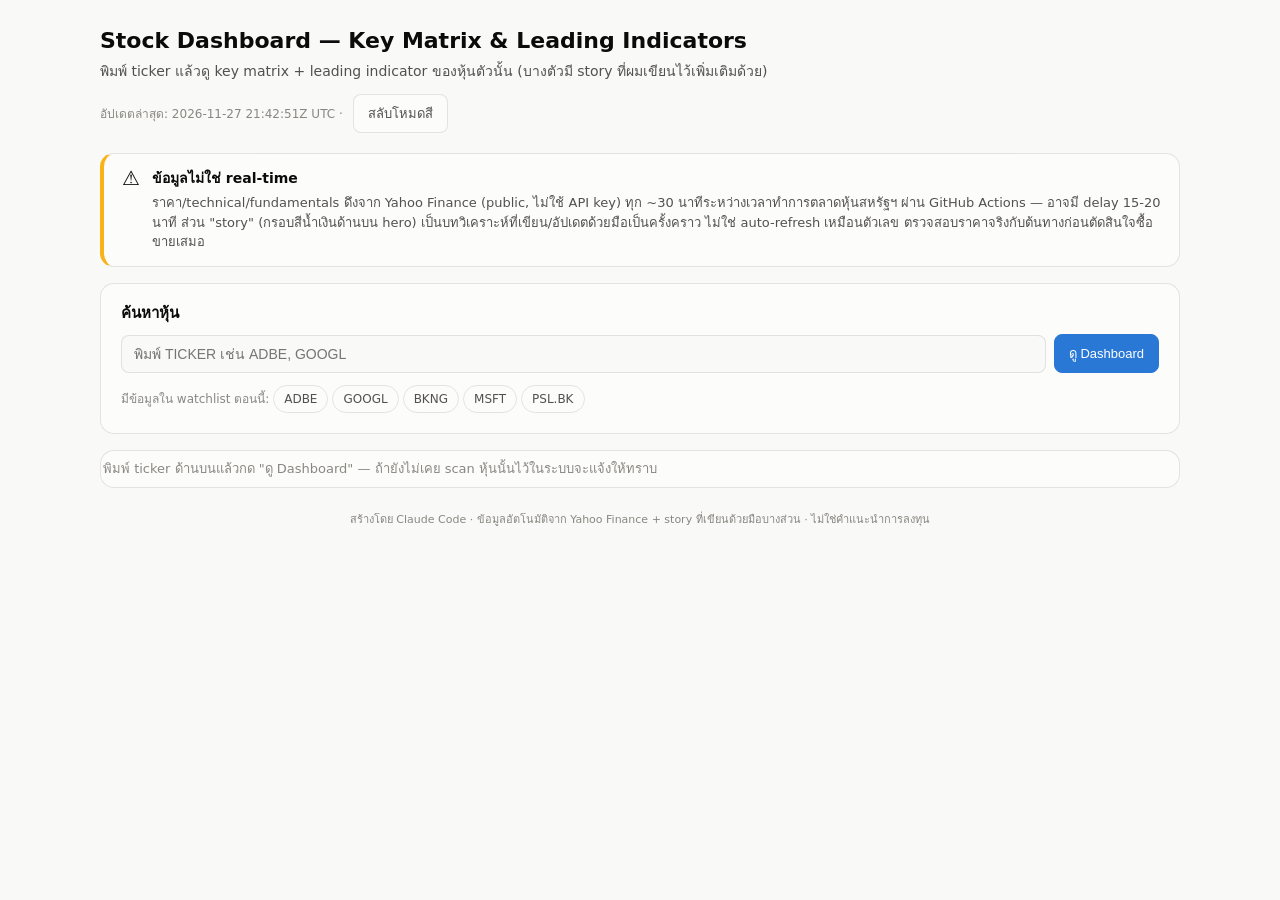
==== commit 25b0322e: "Refresh stock dashboard scan [skip ci]" ====
--- a/dashboard/index.html
+++ b/dashboard/index.html
@@ -144,7 +144,7 @@
 <script>
 (function(){
   "use strict";
-  var DATA = {"ADBE": {"company": "Adobe Inc.", "exchange": "US", "price": "$232.83", "delta": "+0.32%", "deltaDir": "up", "range": "52-wk range $190.12 – $362.71", "sections": [{"title": "Growth &amp; Retention", "desc": "ตัวเลขที่บอกล่วงหน้าว่ารายได้อนาคตจะโตหรือชะลอ", "tiles": [{"label": "Ending ARR (Q2 FY26)", "value": "$27.1B", "note": "+12.5% YoY", "badge": "good"}, {"label": "Enterprise >$10M ARR", "value": ">20% YoY", "note": "โมเมนตัม enterprise แข็งแรง", "badge": "good"}, {"label": "2H FY26 organic ARR", "value": "ปรับลด ~$480M", "note": "เลื่อนขึ้นราคา + freemium shift", "badge": "warn"}]}, {"title": "AI Narrative", "desc": "ตัวขับเคลื่อนราคาหุ้นหลักปีนี้", "tiles": [{"label": "AI-first ARR", "value": ">$500M", "note": "โต 3 เท่า YoY", "badge": "good"}, {"label": "การแข่งขัน AI-native", "value": "แรงกดดันสูง", "note": "Canva/Figma/Midjourney/OpenAI", "badge": "critical"}]}, {"title": "Fundamentals (auto)", "desc": "คำนวณอัตโนมัติจาก Yahoo Finance ทุกรอบ scan", "tiles": [{"label": "Revenue Growth (YoY)", "value": "+12.9%", "note": "จาก Yahoo Finance quoteSummary", "badge": "good"}, {"label": "Gross Margin", "value": "89.3%", "note": "", "badge": "good"}, {"label": "Return on Equity", "value": "61.9%", "note": "", "badge": "good"}, {"label": "FCF Yield", "value": "10.2%", "note": "FCF / Enterprise Value", "badge": "good"}]}, {"title": "Valuation (auto)", "desc": "เกณฑ์ badge เป็น heuristic คร่าวๆ ไม่ใช่คำตัดสินว่าแพง/ถูก", "tiles": [{"label": "Trailing P/E", "value": "13.0x", "note": "", "badge": "good"}, {"label": "Forward P/E", "value": "8.5x", "note": "ประมาณการกำไรปีหน้า", "badge": "good"}, {"label": "PEG Ratio", "value": "1.53", "note": "PE เทียบกับอัตราการเติบโต — <1 มักถูกกว่าที่โต", "badge": "warn"}, {"label": "Price/Sales", "value": "3.5x", "note": "", "badge": "warn"}]}], "technical": [{"label": "50D vs 200D MA", "value": "Death cross", "note": "50D $242.04 < 200D $245.81", "badge": "critical"}, {"label": "RSI (14D)", "value": "45.5", "note": "Neutral", "badge": "good"}, {"label": "Position in 52-wk range", "value": "-35.8% จากจุดสูงสุด", "note": "+22.5% เหนือจุดต่ำสุด 52 สัปดาห์", "badge": "warn"}], "sentiment": [{"label": "Consensus rating", "value": "Hold", "note": "33 analysts", "badge": "warn"}, {"label": "Avg. price target", "value": "$266.91", "note": "ช่วง $140–$373 · +14.6% จากราคาปัจจุบัน", "badge": "good"}], "signal_summary": {"good": 11, "warn": 5, "serious": 0, "critical": 2}, "news": [{"title": "Can Adobe's Freemium Strategy Win More Users Amid AI Competition?", "publisher": "Zacks", "link": "https://finance.yahoo.com/technology/articles/adobes-freemium-strategy-win-more-124300554.html", "published_at": "2026-11-26"}, {"title": "Fake online stores and other holiday shopping scams to watch out for", "publisher": "Yahoo Personal Finance", "link": "https://finance.yahoo.com/personal-finance/banking/article/fake-online-stores-and-other-holiday-shopping-scams-to-watch-out-for-151843206.html", "published_at": "2026-11-25"}, {"title": "How Upcoming Earnings Will Impact Adobe (ADBE) Investors", "publisher": "Simply Wall St.", "link": "https://finance.yahoo.com/markets/stocks/articles/upcoming-earnings-impact-adobe-adbe-130745110.html", "published_at": "2026-11-25"}, {"title": "Here is What to Know Beyond Why Adobe Inc. (ADBE) is a Trending Stock", "publisher": "Zacks", "link": "https://finance.yahoo.com/markets/stocks/articles/know-beyond-why-adobe-inc-130005121.html", "published_at": "2026-11-25"}, {"title": "Adobe's Cash Flow Strengthens: Can It Support Bigger Share Buybacks?", "publisher": "Zacks", "link": "https://finance.yahoo.com/markets/stocks/articles/adobes-cash-flow-strengthens-support-125000448.html", "published_at": "2026-11-25"}], "scanned_at": "2026-11-26T21:59:44Z", "stale": false, "narrative": "Adobe กำลังอยู่ในจุดเปลี่ยนกลยุทธ์ครั้งใหญ่: ยอมลดเป้า ARR ครึ่งปีหลังลงเพื่อทุ่มไปกับ freemium (แจกฟรี Acrobat/Express ให้ฐานผู้ใช้ใหญ่ขึ้นก่อน แล้วค่อยแปลงเป็นลูกค้าจ่ายเงินทีหลัง) ตลาดยังไม่มั่นใจว่าแผนนี้จะได้ผลทันเวลา ก่อนที่คู่แข่ง AI-native อย่าง Canva/Figma/Midjourney จะแย่งส่วนแบ่งตลาด Creative Cloud ไปมากกว่านี้ — หุ้นเลยร่วงแรงกว่าที่ปัจจัยพื้นฐานบ่งชี้", "hero": {"title": "🎯 ARR Acceleration Watch — Q3 FY26", "question": "หลัง Adobe ลด 2H FY26 ARR guidance เพื่อทุ่มกลยุทธ์ freemium จะเร่ง ARR กลับมาตามเป้าได้หรือไม่ — ยังไม่มีคำตอบจนกว่าจะถึง earnings call ถัดไป", "items": [{"label": "FY26 Total ARR Growth Guide", "value": "10.2% YoY", "note": "รวม Semrush แล้ว"}, {"label": "Freemium MAU", "value": ">850M / ~90M", "note": "Acrobat+Express / Creative freemium"}, {"label": "Q3 FY26 Guidance", "value": "Rev $6.67–6.72B", "note": "สูงกว่า consensus เดิม"}, {"label": "ตัวกระตุ้นข่าวถัดไป", "value": "Q3 FY26 earnings", "note": "~ก.ย. 2026"}]}, "narrative_as_of": "2026-07-26", "narrative_sources": "Adobe Q2 FY2026 earnings release/call (manual research, ไม่ auto-refresh)"}, "GOOGL": {"company": "Alphabet Inc.", "exchange": "US", "price": "$273.10", "delta": "-2.13%", "deltaDir": "down", "range": "52-wk range $262.73 – $408.61", "sections": [{"title": "Segment Growth", "desc": "ธุรกิจแบบ diversified — ต้องดูแยกส่วน", "tiles": [{"label": "Total Revenue", "value": "$119.8B", "note": "+24% YoY", "badge": "good"}, {"label": "Search & Other Ads", "value": "+17% YoY", "note": "ชะลอตัวครั้งแรกใน 6 ไตรมาส", "badge": "warn"}, {"label": "Google Cloud", "value": "+82% YoY", "note": "Op. income $2.83B → $8.81B YoY", "badge": "good"}, {"label": "Cloud Backlog", "value": "$514B", "note": "+>$50B QoQ", "badge": "good"}]}, {"title": "AI Capex &amp; Monetization", "desc": "เงินลงทุน AI จะคุ้มค่าหรือกัดกินกำไรระยะสั้น", "tiles": [{"label": "FY2026 Capex", "value": "$195–205B", "note": "สูงกว่าคาด (~$186B)", "badge": "serious"}, {"label": "AI Overviews/Mode adoption", "value": "กำลังเปลี่ยนผ่าน", "note": "ยังไม่ชัดว่ากระทบ monetization แค่ไหน", "badge": "warn"}]}, {"title": "Fundamentals (auto)", "desc": "คำนวณอัตโนมัติจาก Yahoo Finance ทุกรอบ scan", "tiles": [{"label": "Revenue Growth (YoY)", "value": "+24.7%", "note": "จาก Yahoo Finance quoteSummary", "badge": "good"}, {"label": "Gross Margin", "value": "60.9%", "note": "", "badge": "good"}, {"label": "Return on Equity", "value": "44.3%", "note": "", "badge": "good"}, {"label": "FCF Yield", "value": "-0.0%", "note": "FCF / Enterprise Value", "badge": "warn"}]}, {"title": "Valuation (auto)", "desc": "เกณฑ์ badge เป็น heuristic คร่าวๆ ไม่ใช่คำตัดสินว่าแพง/ถูก", "tiles": [{"label": "Trailing P/E", "value": "14.3x", "note": "", "badge": "good"}, {"label": "Forward P/E", "value": "17.9x", "note": "ประมาณการกำไรปีหน้า", "badge": "good"}, {"label": "PEG Ratio", "value": "0.49", "note": "PE เทียบกับอัตราการเติบโต — <1 มักถูกกว่าที่โต", "badge": "good"}, {"label": "Price/Sales", "value": "7.1x", "note": "", "badge": "warn"}]}], "technical": [{"label": "50D vs 200D MA", "value": "Death cross", "note": "50D $318.24 < 200D $336.32", "badge": "critical"}, {"label": "RSI (14D)", "value": "36.9", "note": "Neutral", "badge": "good"}, {"label": "Position in 52-wk range", "value": "-33.2% จากจุดสูงสุด", "note": "+3.9% เหนือจุดต่ำสุด 52 สัปดาห์", "badge": "good"}], "sentiment": [{"label": "Consensus rating", "value": "Strong Buy", "note": "54 analysts", "badge": "good"}, {"label": "Avg. price target", "value": "$395.11", "note": "ช่วง $300–$500 · +44.7% จากราคาปัจจุบัน", "badge": "good"}], "signal_summary": {"good": 13, "warn": 4, "serious": 1, "critical": 1}, "news": [], "scanned_at": "2026-11-26T21:59:44Z", "stale": false, "narrative": "Alphabet กำลังพนันครั้งใหญ่กับ AI: ทุ่มงบ capex ปีนี้สูงถึง $195-205B สร้างศูนย์ข้อมูล ขณะที่ Search ซึ่งเป็นเครื่องทำเงินหลักเพิ่งเริ่มชะลอตัวเป็นครั้งแรกในรอบปีครึ่ง จากการที่ผู้ใช้เปลี่ยนพฤติกรรมไปใช้ AI Overviews/AI Mode และแชทบอทคู่แข่งมากขึ้น แต่ Google Cloud กำลังโตแรงสวนทาง (backlog แตะ 5 แสนล้านดอลลาร์) คำถามคือฝั่ง Cloud จะโตทันชดเชยฝั่ง Search และพิสูจน์ว่าเงินก้อนมหาศาลที่ทุ่มลงทุนคุ้มค่าจริงหรือไม่", "hero": {"title": "🎯 AI Capex Bet: Search Deceleration vs. Cloud Acceleration", "question": "Cloud ที่กำลังเร่งตัวแรงจะโตเร็วพอมาชดเชย Search ที่เริ่มชะลอ และพิสูจน์ผลตอบแทนจาก capex ก้อนใหญ่นี้ได้ทันเวลาก่อนตลาดหมดความอดทนหรือไม่", "items": [{"label": "Search & Other Ads (Q2 FY26)", "value": "$63.3B · +17% YoY", "note": "ชะลอตัวครั้งแรกในรอบ 6 ไตรมาส"}, {"label": "Google Cloud (Q2 FY26)", "value": "$24.77B · +82% YoY", "note": "Backlog $514B (+$50B QoQ)"}, {"label": "FY2026 Capex Guidance", "value": "$195–205B", "note": "สูงกว่าที่นักวิเคราะห์คาด"}, {"label": "ตัวกระตุ้นข่าวถัดไป", "value": "Q3 FY26 earnings", "note": "จับตา Search growth"}]}, "narrative_as_of": "2026-07-26", "narrative_sources": "Alphabet Q2 FY2026 earnings release, Futurum Group, CNBC, Seeking Alpha (manual research, ไม่ auto-refresh)"}, "BKNG": {"company": "Booking Holdings Inc.", "exchange": "US", "price": "$149.50", "delta": "+1.95%", "deltaDir": "up", "range": "52-wk range $143.55 – $220.81", "sections": [{"title": "Growth &amp; Marketplace Health", "desc": "ตัวเลขที่บอกล่วงหน้าว่าธุรกิจ OTA core ยังแข็งแรงหรือชะลอ", "tiles": [{"label": "Gross Bookings Growth (Q1)", "value": "+15% YoY", "note": "+8% constant currency", "badge": "good"}, {"label": "Revenue Growth (Q1)", "value": "+16% YoY", "note": "+10% constant currency", "badge": "good"}, {"label": "FY26 Gross Bookings Guide", "value": "High-single / low-double digit %", "note": "Adjusted EBITDA คาดโตเร็วกว่ารายได้", "badge": "warn"}]}, {"title": "AI Disintermediation Risk", "desc": "ความเสี่ยงที่ AI agent จะตัด OTA ออกจากตรงกลางการจอง", "tiles": [{"label": "AI agent threat level", "value": "ยังไม่ชัดเจน", "note": "OpenAI ถอยจาก direct checkout แต่ความเสี่ยงระยะยาวยังอยู่", "badge": "warn"}, {"label": "Booking's counter-strategy", "value": "Connected trip + Genius ecosystem", "note": "พยายามผูกผู้ใช้ไว้ในระบบตัวเอง ผ่าน partnership กับ OpenAI/Anthropic/Google/Amazon", "badge": "warn"}]}, {"title": "Fundamentals (auto)", "desc": "คำนวณอัตโนมัติจาก Yahoo Finance ทุกรอบ scan", "tiles": [{"label": "Revenue Growth (YoY)", "value": "-1.3%", "note": "จาก Yahoo Finance quoteSummary", "badge": "critical"}, {"label": "Gross Margin", "value": "87.2%", "note": "", "badge": "good"}, {"label": "FCF Yield", "value": "6.5%", "note": "FCF / Enterprise Value", "badge": "good"}]}, {"title": "Valuation (auto)", "desc": "เกณฑ์ badge เป็น heuristic คร่าวๆ ไม่ใช่คำตัดสินว่าแพง/ถูก", "tiles": [{"label": "Trailing P/E", "value": "16.2x", "note": "", "badge": "good"}, {"label": "Forward P/E", "value": "12.2x", "note": "ประมาณการกำไรปีหน้า", "badge": "good"}, {"label": "PEG Ratio", "value": "0.17", "note": "PE เทียบกับอัตราการเติบโต — <1 มักถูกกว่าที่โต", "badge": "good"}, {"label": "Price/Sales", "value": "4.0x", "note": "", "badge": "warn"}]}], "technical": [{"label": "50D vs 200D MA", "value": "Death cross", "note": "50D $158.37 < 200D $173.29", "badge": "critical"}, {"label": "RSI (14D)", "value": "41.9", "note": "Neutral", "badge": "good"}, {"label": "Position in 52-wk range", "value": "-32.3% จากจุดสูงสุด", "note": "+4.1% เหนือจุดต่ำสุด 52 สัปดาห์", "badge": "good"}], "sentiment": [{"label": "Consensus rating", "value": "Buy", "note": "34 analysts", "badge": "good"}, {"label": "Avg. price target", "value": "$215.06", "note": "ช่วง $150–$267 · +43.9% จากราคาปัจจุบัน", "badge": "good"}], "signal_summary": {"good": 11, "warn": 4, "serious": 0, "critical": 2}, "news": [{"title": "What Are Wall Street Analysts' Target Price for Booking Holdings Stock?", "publisher": "Barchart", "link": "https://finance.yahoo.com/markets/stocks/articles/wall-street-analysts-target-price-143410092.html", "published_at": "2026-11-26"}, {"title": "Agoda's Eco Deals Reaches US$1.5 Million Donation Target Ahead of Schedule, Raises US$4.39 Million for Conservation Across Asia", "publisher": "PR Newswire", "link": "https://finance.yahoo.com/small-business/articles/agodas-eco-deals-reaches-us-010000560.html", "published_at": "2026-11-26"}, {"title": "Share Buyback Could Be A Big Deal For Booking Holdings Stock", "publisher": "Simply Wall St.", "link": "https://finance.yahoo.com/markets/stocks/articles/share-buyback-could-big-deal-123352260.html", "published_at": "2026-11-25"}, {"title": "How Far Did Booking Stock Trail The Market?", "publisher": "Trefis", "link": "https://finance.yahoo.com/markets/stocks/articles/far-did-booking-stock-trail-115250536.html", "published_at": "2026-11-25"}, {"title": "Booking Holdings (BKNG) Says It Plans To Acquire An Australian Restaurant Tech Firm", "publisher": "Simply Wall St.", "link": "https://finance.yahoo.com/technology/ai/articles/booking-holdings-bkng-says-plans-111255689.html", "published_at": "2026-11-25"}], "scanned_at": "2026-11-26T21:59:44Z", "stale": false, "narrative": "Booking Holdings (เจ้าของ Booking.com, Priceline, Agoda, Kayak) ร่วงลงมาแล้วราว 15% ตั้งแต่ต้นปี ส่วนใหญ่จากความกลัวว่า AI agent (เช่น ChatGPT, Gemini) จะกลายเป็น \"ประตูหน้า\" ในการจองทริปแทน OTA ทำให้ Booking กลายเป็นแค่ผู้ให้บริการหลังบ้านที่ถูกบีบมาร์จิ้น ข่าวดีคือเดือนมีนาคม 2026 OpenAI ประกาศถอยจากการให้ ChatGPT เช็คเอาต์ตรงเพราะผู้ใช้ค้นข้อมูลในแชทแต่ไปจ่ายเงินที่แอปอื่น ทำให้หุ้นกลุ่ม OTA เด้งแรง (BKNG +8% วันเดียว) คำถามคือความกลัวเรื่อง AI disintermediation นี้ถูกราคาไปมากพอหรือยัง และไตรมาสหน้าการเติบโตจะฟื้นจากที่ guide ไว้ต่ำแค่ไหน", "hero": {"title": "🎯 AI Disintermediation Fear vs. Growth Deceleration — Q2 FY26", "question": "หุ้นร่วง 15% YTD หลักๆ จาก AI agent disruption fear (แม้ OpenAI จะถอยจาก direct checkout แล้ว) ขณะเดียวกัน guidance ไตรมาส 2 เองก็ชะลอจาก room nights +5.9% เหลือ guide แค่ +2-4% (ส่วนหนึ่งจากผลกระทบความขัดแย้งตะวันออกกลาง) ต้องแยกให้ออกว่าราคาที่ร่วงมาสะท้อนความกลัวเกินจริงหรือสะท้อนการชะลอตัวจริงกันแน่", "items": [{"label": "Q1 FY26 Room Nights", "value": "338M · +5.9% YoY", "note": "Gross bookings +15% YoY"}, {"label": "Q2 FY26 Guidance", "value": "Room nights +2-4%", "note": "ชะลอจาก Q1 ส่วนหนึ่งจาก Middle East conflict"}, {"label": "OpenAI checkout retreat", "value": "มี.ค. 2026", "note": "BKNG +8% วันเดียวหลังข่าว — คลายกังวล AI disintermediation ชั่วคราว"}, {"label": "ตัวกระตุ้นข่าวถัดไป", "value": "Q2 FY26 earnings", "note": "4 ส.ค. 2026 — consensus EPS $2.50, revenue $7.33B"}]}, "narrative_as_of": "2026-07-26", "narrative_sources": "Booking Holdings Q1 FY2026 earnings release, PhocusWire, Skift, Seeking Alpha (manual research, ไม่ auto-refresh)"}, "MSFT": {"company": "Microsoft Corporation", "exchange": "US", "price": "$489.93", "delta": "-1.25%", "deltaDir": "down", "range": "52-wk range $349.20 – $559.15", "sections": [{"title": "Fundamentals (auto)", "desc": "คำนวณอัตโนมัติจาก Yahoo Finance ทุกรอบ scan", "tiles": [{"label": "Revenue Growth (YoY)", "value": "+18.8%", "note": "จาก Yahoo Finance quoteSummary", "badge": "good"}, {"label": "Gross Margin", "value": "67.7%", "note": "", "badge": "good"}, {"label": "Return on Equity", "value": "34.2%", "note": "", "badge": "good"}, {"label": "FCF Yield", "value": "0.1%", "note": "FCF / Enterprise Value", "badge": "good"}]}, {"title": "Valuation (auto)", "desc": "เกณฑ์ badge เป็น heuristic คร่าวๆ ไม่ใช่คำตัดสินว่าแพง/ถูก", "tiles": [{"label": "Trailing P/E", "value": "25.6x", "note": "", "badge": "good"}, {"label": "Forward P/E", "value": "20.2x", "note": "ประมาณการกำไรปีหน้า", "badge": "good"}, {"label": "PEG Ratio", "value": "1.56", "note": "PE เทียบกับอัตราการเติบโต — <1 มักถูกกว่าที่โต", "badge": "warn"}, {"label": "Price/Sales", "value": "10.5x", "note": "", "badge": "warn"}]}], "technical": [{"label": "50D vs 200D MA", "value": "Golden trend", "note": "50D $519.55 > 200D $444.89", "badge": "good"}, {"label": "RSI (14D)", "value": "38.7", "note": "Neutral", "badge": "good"}, {"label": "Position in 52-wk range", "value": "-12.4% จากจุดสูงสุด", "note": "+40.3% เหนือจุดต่ำสุด 52 สัปดาห์", "badge": "warn"}], "sentiment": [{"label": "Consensus rating", "value": "Strong Buy", "note": "54 analysts", "badge": "good"}, {"label": "Avg. price target", "value": "$637.36", "note": "ช่วง $440–$870 · +30.1% จากราคาปัจจุบัน", "badge": "good"}], "signal_summary": {"good": 10, "warn": 3, "serious": 0, "critical": 0}, "news": [{"title": "Microsoft Stocks Slip 1.25% While Nadella Backs Cheaper In-House AI Models", "publisher": "GuruFocus.com", "link": "https://finance.yahoo.com/markets/stocks/articles/microsoft-stocks-slip-1-25-184200035.html", "published_at": "2026-11-26"}, {"title": "Can NICE (TASE:NICE) Support A Reasonable Price On Earnings?", "publisher": "Simply Wall St.", "link": "https://finance.yahoo.com/markets/stocks/articles/nice-tase-nice-support-reasonable-181420159.html", "published_at": "2026-11-26"}, {"title": "Europe Cloud Computing Market Surges to $ 550.42 billion at a CAGR 11.0% by 2030 | Report by MarketsandMarkets™", "publisher": "GlobeNewswire", "link": "https://finance.yahoo.com/technology/articles/europe-cloud-computing-market-surges-150000346.html", "published_at": "2026-11-26"}, {"title": "Data Engineering Workflow Orchestration Market Global Report 2026 | Capture $14.43B AI and Multi-Cloud Demand with Databricks, Microsoft, Snowflake and Astronomer", "publisher": "GlobeNewswire", "link": "https://finance.yahoo.com/technology/articles/data-engineering-workflow-orchestration-market-142400107.html", "published_at": "2026-11-26"}], "scanned_at": "2026-11-26T21:59:44Z", "stale": false}, "PSL.BK": {"company": "Precious Shipping Public Company Limited", "exchange": "SET", "price": "฿8.26", "delta": "+0.49%", "deltaDir": "up", "range": "52-wk range ฿5.70 – ฿11.40", "sections": [{"title": "Fundamentals (auto)", "desc": "คำนวณอัตโนมัติจาก Yahoo Finance ทุกรอบ scan", "tiles": [{"label": "Revenue Growth (YoY)", "value": "+49.6%", "note": "จาก Yahoo Finance quoteSummary", "badge": "good"}, {"label": "Gross Margin", "value": "66.7%", "note": "", "badge": "good"}, {"label": "Return on Equity", "value": "10.6%", "note": "", "badge": "good"}, {"label": "FCF Yield", "value": "-22.2%", "note": "FCF / Enterprise Value", "badge": "warn"}]}, {"title": "Valuation (auto)", "desc": "เกณฑ์ badge เป็น heuristic คร่าวๆ ไม่ใช่คำตัดสินว่าแพง/ถูก", "tiles": [{"label": "Trailing P/E", "value": "7.3x", "note": "", "badge": "good"}, {"label": "Forward P/E", "value": "20.8x", "note": "ประมาณการกำไรปีหน้า", "badge": "good"}, {"label": "PEG Ratio", "value": "8.53", "note": "PE เทียบกับอัตราการเติบโต — <1 มักถูกกว่าที่โต", "badge": "critical"}, {"label": "Price/Sales", "value": "1.8x", "note": "", "badge": "warn"}]}], "technical": [{"label": "50D vs 200D MA", "value": "Golden trend", "note": "50D ฿9.38 > 200D ฿8.15", "badge": "good"}, {"label": "RSI (14D)", "value": "35.6", "note": "Neutral", "badge": "good"}, {"label": "Position in 52-wk range", "value": "-27.5% จากจุดสูงสุด", "note": "+44.9% เหนือจุดต่ำสุด 52 สัปดาห์", "badge": "warn"}], "sentiment": [{"label": "Consensus rating", "value": "Hold", "note": "2 analysts", "badge": "warn"}, {"label": "Avg. price target", "value": "฿8.90", "note": "ช่วง ฿7–฿11 · +7.7% จากราคาปัจจุบัน", "badge": "good"}], "signal_summary": {"good": 8, "warn": 4, "serious": 0, "critical": 1}, "news": [{"title": "PSL SEC News : สรุปแบบ 59 ประจำวันที่ 24 พฤศจิกายน 2569", "publisher": "SET", "link": "https://www.set.or.th/th/market/news-and-alert/newsdetails?id=108262501&symbol=PSL", "published_at": "2026-11-25"}, {"title": "วันที่ 18/11/2569 นาย วาสุเดวัน นีลากันตัน ซื้อ 530 ใบแสดงสิทธิในผลประโยชน์ที่เกิดจากหลักทรัพย์อ้างอิงไทย (NVDR)อ้างอิง หุ้นสามัญ บริษัท พรีเชียส ชิพปิ้ง จำกัด (มหาชน) บมจ.(PSL) ที่ราคา 8.39บาท", "publisher": "SEC", "link": "https://market.sec.or.th/r59/th/report?batchNo=592003912611&transId=165892_2_1&reporter=CTRL_P_0000034865&executor=TEMP_P_9000001368", "published_at": "2026-11-24"}, {"title": "วันที่ 19/11/2569 นาย วาสุเดวัน นีลากันตัน ซื้อ 200 ใบแสดงสิทธิในผลประโยชน์ที่เกิดจากหลักทรัพย์อ้างอิงไทย (NVDR)อ้างอิง หุ้นสามัญ บริษัท พรีเชียส ชิพปิ้ง จำกัด (มหาชน) บมจ.(PSL) ที่ราคา 8.26บาท", "publisher": "SEC", "link": "https://market.sec.or.th/r59/th/report?batchNo=592003912611&transId=165892_2_2&reporter=CTRL_P_0000034865&executor=TEMP_P_9000001368", "published_at": "2026-11-24"}, {"title": "วันที่ 19/11/2569 นาย วาสุเดวัน นีลากันตัน ขาย 117 ใบแสดงสิทธิในผลประโยชน์ที่เกิดจากหลักทรัพย์อ้างอิงไทย (NVDR)อ้างอิง หุ้นสามัญ บริษัท พรีเชียส ชิพปิ้ง จำกัด (มหาชน) บมจ.(PSL) ที่ราคา 8.28บาท", "publisher": "SEC", "link": "https://market.sec.or.th/r59/th/report?batchNo=592003912611&transId=165892_2_3&reporter=CTRL_P_0000034865&executor=TEMP_P_9000001368", "published_at": "2026-11-24"}, {"title": "วันที่ 20/11/2569 นาย วาสุเดวัน นีลากันตัน ซื้อ 500 ใบแสดงสิทธิในผลประโยชน์ที่เกิดจากหลักทรัพย์อ้างอิงไทย (NVDR)อ้างอิง หุ้นสามัญ บริษัท พรีเชียส ชิพปิ้ง จำกัด (มหาชน) บมจ.(PSL) ที่ราคา 8.12บาท", "publisher": "SEC", "link": "https://market.sec.or.th/r59/th/report?batchNo=592003912611&transId=165892_2_4&reporter=CTRL_P_0000034865&executor=TEMP_P_9000001368", "published_at": "2026-11-24"}], "scanned_at": "2026-11-26T21:59:46Z", "stale": false}};
+  var DATA = {"ADBE": {"company": "Adobe Inc.", "exchange": "US", "price": "$234.79", "delta": "+0.84%", "deltaDir": "up", "range": "52-wk range $190.12 – $362.71", "sections": [{"title": "Growth &amp; Retention", "desc": "ตัวเลขที่บอกล่วงหน้าว่ารายได้อนาคตจะโตหรือชะลอ", "tiles": [{"label": "Ending ARR (Q2 FY26)", "value": "$27.1B", "note": "+12.5% YoY", "badge": "good"}, {"label": "Enterprise >$10M ARR", "value": ">20% YoY", "note": "โมเมนตัม enterprise แข็งแรง", "badge": "good"}, {"label": "2H FY26 organic ARR", "value": "ปรับลด ~$480M", "note": "เลื่อนขึ้นราคา + freemium shift", "badge": "warn"}]}, {"title": "AI Narrative", "desc": "ตัวขับเคลื่อนราคาหุ้นหลักปีนี้", "tiles": [{"label": "AI-first ARR", "value": ">$500M", "note": "โต 3 เท่า YoY", "badge": "good"}, {"label": "การแข่งขัน AI-native", "value": "แรงกดดันสูง", "note": "Canva/Figma/Midjourney/OpenAI", "badge": "critical"}]}, {"title": "Fundamentals (auto)", "desc": "คำนวณอัตโนมัติจาก Yahoo Finance ทุกรอบ scan", "tiles": [{"label": "Revenue Growth (YoY)", "value": "+12.9%", "note": "จาก Yahoo Finance quoteSummary", "badge": "good"}, {"label": "Gross Margin", "value": "89.3%", "note": "", "badge": "good"}, {"label": "Return on Equity", "value": "61.9%", "note": "", "badge": "good"}, {"label": "FCF Yield", "value": "10.1%", "note": "FCF / Enterprise Value", "badge": "good"}]}, {"title": "Valuation (auto)", "desc": "เกณฑ์ badge เป็น heuristic คร่าวๆ ไม่ใช่คำตัดสินว่าแพง/ถูก", "tiles": [{"label": "Trailing P/E", "value": "13.1x", "note": "", "badge": "good"}, {"label": "Forward P/E", "value": "8.6x", "note": "ประมาณการกำไรปีหน้า", "badge": "good"}, {"label": "PEG Ratio", "value": "1.53", "note": "PE เทียบกับอัตราการเติบโต — <1 มักถูกกว่าที่โต", "badge": "warn"}, {"label": "Price/Sales", "value": "3.5x", "note": "", "badge": "warn"}]}], "technical": [{"label": "50D vs 200D MA", "value": "Death cross", "note": "50D $241.68 < 200D $245.70", "badge": "critical"}, {"label": "RSI (14D)", "value": "47.2", "note": "Neutral", "badge": "good"}, {"label": "Position in 52-wk range", "value": "-35.3% จากจุดสูงสุด", "note": "+23.5% เหนือจุดต่ำสุด 52 สัปดาห์", "badge": "warn"}], "sentiment": [{"label": "Consensus rating", "value": "Hold", "note": "33 analysts", "badge": "warn"}, {"label": "Avg. price target", "value": "$266.91", "note": "ช่วง $140–$373 · +13.7% จากราคาปัจจุบัน", "badge": "good"}], "signal_summary": {"good": 11, "warn": 5, "serious": 0, "critical": 2}, "news": [], "scanned_at": "2026-11-27T21:42:49Z", "stale": false, "narrative": "Adobe กำลังอยู่ในจุดเปลี่ยนกลยุทธ์ครั้งใหญ่: ยอมลดเป้า ARR ครึ่งปีหลังลงเพื่อทุ่มไปกับ freemium (แจกฟรี Acrobat/Express ให้ฐานผู้ใช้ใหญ่ขึ้นก่อน แล้วค่อยแปลงเป็นลูกค้าจ่ายเงินทีหลัง) ตลาดยังไม่มั่นใจว่าแผนนี้จะได้ผลทันเวลา ก่อนที่คู่แข่ง AI-native อย่าง Canva/Figma/Midjourney จะแย่งส่วนแบ่งตลาด Creative Cloud ไปมากกว่านี้ — หุ้นเลยร่วงแรงกว่าที่ปัจจัยพื้นฐานบ่งชี้", "hero": {"title": "🎯 ARR Acceleration Watch — Q3 FY26", "question": "หลัง Adobe ลด 2H FY26 ARR guidance เพื่อทุ่มกลยุทธ์ freemium จะเร่ง ARR กลับมาตามเป้าได้หรือไม่ — ยังไม่มีคำตอบจนกว่าจะถึง earnings call ถัดไป", "items": [{"label": "FY26 Total ARR Growth Guide", "value": "10.2% YoY", "note": "รวม Semrush แล้ว"}, {"label": "Freemium MAU", "value": ">850M / ~90M", "note": "Acrobat+Express / Creative freemium"}, {"label": "Q3 FY26 Guidance", "value": "Rev $6.67–6.72B", "note": "สูงกว่า consensus เดิม"}, {"label": "ตัวกระตุ้นข่าวถัดไป", "value": "Q3 FY26 earnings", "note": "~ก.ย. 2026"}]}, "narrative_as_of": "2026-07-26", "narrative_sources": "Adobe Q2 FY2026 earnings release/call (manual research, ไม่ auto-refresh)"}, "GOOGL": {"company": "Alphabet Inc.", "exchange": "US", "price": "$274.96", "delta": "+0.68%", "deltaDir": "up", "range": "52-wk range $262.73 – $408.61", "sections": [{"title": "Segment Growth", "desc": "ธุรกิจแบบ diversified — ต้องดูแยกส่วน", "tiles": [{"label": "Total Revenue", "value": "$119.8B", "note": "+24% YoY", "badge": "good"}, {"label": "Search & Other Ads", "value": "+17% YoY", "note": "ชะลอตัวครั้งแรกใน 6 ไตรมาส", "badge": "warn"}, {"label": "Google Cloud", "value": "+82% YoY", "note": "Op. income $2.83B → $8.81B YoY", "badge": "good"}, {"label": "Cloud Backlog", "value": "$514B", "note": "+>$50B QoQ", "badge": "good"}]}, {"title": "AI Capex &amp; Monetization", "desc": "เงินลงทุน AI จะคุ้มค่าหรือกัดกินกำไรระยะสั้น", "tiles": [{"label": "FY2026 Capex", "value": "$195–205B", "note": "สูงกว่าคาด (~$186B)", "badge": "serious"}, {"label": "AI Overviews/Mode adoption", "value": "กำลังเปลี่ยนผ่าน", "note": "ยังไม่ชัดว่ากระทบ monetization แค่ไหน", "badge": "warn"}]}, {"title": "Fundamentals (auto)", "desc": "คำนวณอัตโนมัติจาก Yahoo Finance ทุกรอบ scan", "tiles": [{"label": "Revenue Growth (YoY)", "value": "+24.7%", "note": "จาก Yahoo Finance quoteSummary", "badge": "good"}, {"label": "Gross Margin", "value": "60.9%", "note": "", "badge": "good"}, {"label": "Return on Equity", "value": "44.3%", "note": "", "badge": "good"}, {"label": "FCF Yield", "value": "-0.0%", "note": "FCF / Enterprise Value", "badge": "warn"}]}, {"title": "Valuation (auto)", "desc": "เกณฑ์ badge เป็น heuristic คร่าวๆ ไม่ใช่คำตัดสินว่าแพง/ถูก", "tiles": [{"label": "Trailing P/E", "value": "14.4x", "note": "", "badge": "good"}, {"label": "Forward P/E", "value": "18.0x", "note": "ประมาณการกำไรปีหน้า", "badge": "good"}, {"label": "PEG Ratio", "value": "0.49", "note": "PE เทียบกับอัตราการเติบโต — <1 มักถูกกว่าที่โต", "badge": "good"}, {"label": "Price/Sales", "value": "7.2x", "note": "", "badge": "warn"}]}], "technical": [{"label": "50D vs 200D MA", "value": "Death cross", "note": "50D $316.79 < 200D $336.14", "badge": "critical"}, {"label": "RSI (14D)", "value": "38.3", "note": "Neutral", "badge": "good"}, {"label": "Position in 52-wk range", "value": "-32.7% จากจุดสูงสุด", "note": "+4.7% เหนือจุดต่ำสุด 52 สัปดาห์", "badge": "good"}], "sentiment": [{"label": "Consensus rating", "value": "Strong Buy", "note": "54 analysts", "badge": "good"}, {"label": "Avg. price target", "value": "$395.11", "note": "ช่วง $300–$500 · +43.7% จากราคาปัจจุบัน", "badge": "good"}], "signal_summary": {"good": 13, "warn": 4, "serious": 1, "critical": 1}, "news": [{"title": "Alphabet Down Nearly 20%: What Would Its CEO Say?", "publisher": "Trefis", "link": "https://finance.yahoo.com/markets/stocks/articles/alphabet-down-nearly-20-ceo-202513514.html", "published_at": "2026-11-27"}, {"title": "Alphabet Stocks Move Lower as Record Credit Spreads Shadow AI Spending", "publisher": "GuruFocus.com", "link": "https://finance.yahoo.com/markets/stocks/articles/alphabet-stocks-move-lower-record-191839414.html", "published_at": "2026-11-27"}], "scanned_at": "2026-11-27T21:42:49Z", "stale": false, "narrative": "Alphabet กำลังพนันครั้งใหญ่กับ AI: ทุ่มงบ capex ปีนี้สูงถึง $195-205B สร้างศูนย์ข้อมูล ขณะที่ Search ซึ่งเป็นเครื่องทำเงินหลักเพิ่งเริ่มชะลอตัวเป็นครั้งแรกในรอบปีครึ่ง จากการที่ผู้ใช้เปลี่ยนพฤติกรรมไปใช้ AI Overviews/AI Mode และแชทบอทคู่แข่งมากขึ้น แต่ Google Cloud กำลังโตแรงสวนทาง (backlog แตะ 5 แสนล้านดอลลาร์) คำถามคือฝั่ง Cloud จะโตทันชดเชยฝั่ง Search และพิสูจน์ว่าเงินก้อนมหาศาลที่ทุ่มลงทุนคุ้มค่าจริงหรือไม่", "hero": {"title": "🎯 AI Capex Bet: Search Deceleration vs. Cloud Acceleration", "question": "Cloud ที่กำลังเร่งตัวแรงจะโตเร็วพอมาชดเชย Search ที่เริ่มชะลอ และพิสูจน์ผลตอบแทนจาก capex ก้อนใหญ่นี้ได้ทันเวลาก่อนตลาดหมดความอดทนหรือไม่", "items": [{"label": "Search & Other Ads (Q2 FY26)", "value": "$63.3B · +17% YoY", "note": "ชะลอตัวครั้งแรกในรอบ 6 ไตรมาส"}, {"label": "Google Cloud (Q2 FY26)", "value": "$24.77B · +82% YoY", "note": "Backlog $514B (+$50B QoQ)"}, {"label": "FY2026 Capex Guidance", "value": "$195–205B", "note": "สูงกว่าที่นักวิเคราะห์คาด"}, {"label": "ตัวกระตุ้นข่าวถัดไป", "value": "Q3 FY26 earnings", "note": "จับตา Search growth"}]}, "narrative_as_of": "2026-07-26", "narrative_sources": "Alphabet Q2 FY2026 earnings release, Futurum Group, CNBC, Seeking Alpha (manual research, ไม่ auto-refresh)"}, "BKNG": {"company": "Booking Holdings Inc.", "exchange": "US", "price": "$150.39", "delta": "+0.60%", "deltaDir": "up", "range": "52-wk range $143.55 – $220.81", "sections": [{"title": "Growth &amp; Marketplace Health", "desc": "ตัวเลขที่บอกล่วงหน้าว่าธุรกิจ OTA core ยังแข็งแรงหรือชะลอ", "tiles": [{"label": "Gross Bookings Growth (Q1)", "value": "+15% YoY", "note": "+8% constant currency", "badge": "good"}, {"label": "Revenue Growth (Q1)", "value": "+16% YoY", "note": "+10% constant currency", "badge": "good"}, {"label": "FY26 Gross Bookings Guide", "value": "High-single / low-double digit %", "note": "Adjusted EBITDA คาดโตเร็วกว่ารายได้", "badge": "warn"}]}, {"title": "AI Disintermediation Risk", "desc": "ความเสี่ยงที่ AI agent จะตัด OTA ออกจากตรงกลางการจอง", "tiles": [{"label": "AI agent threat level", "value": "ยังไม่ชัดเจน", "note": "OpenAI ถอยจาก direct checkout แต่ความเสี่ยงระยะยาวยังอยู่", "badge": "warn"}, {"label": "Booking's counter-strategy", "value": "Connected trip + Genius ecosystem", "note": "พยายามผูกผู้ใช้ไว้ในระบบตัวเอง ผ่าน partnership กับ OpenAI/Anthropic/Google/Amazon", "badge": "warn"}]}, {"title": "Fundamentals (auto)", "desc": "คำนวณอัตโนมัติจาก Yahoo Finance ทุกรอบ scan", "tiles": [{"label": "Revenue Growth (YoY)", "value": "-1.3%", "note": "จาก Yahoo Finance quoteSummary", "badge": "critical"}, {"label": "Gross Margin", "value": "87.2%", "note": "", "badge": "good"}, {"label": "FCF Yield", "value": "6.5%", "note": "FCF / Enterprise Value", "badge": "good"}]}, {"title": "Valuation (auto)", "desc": "เกณฑ์ badge เป็น heuristic คร่าวๆ ไม่ใช่คำตัดสินว่าแพง/ถูก", "tiles": [{"label": "Trailing P/E", "value": "16.3x", "note": "", "badge": "good"}, {"label": "Forward P/E", "value": "12.3x", "note": "ประมาณการกำไรปีหน้า", "badge": "good"}, {"label": "PEG Ratio", "value": "0.17", "note": "PE เทียบกับอัตราการเติบโต — <1 มักถูกกว่าที่โต", "badge": "good"}, {"label": "Price/Sales", "value": "4.0x", "note": "", "badge": "warn"}]}], "technical": [{"label": "50D vs 200D MA", "value": "Death cross", "note": "50D $157.97 < 200D $173.18", "badge": "critical"}, {"label": "RSI (14D)", "value": "43.3", "note": "Neutral", "badge": "good"}, {"label": "Position in 52-wk range", "value": "-31.9% จากจุดสูงสุด", "note": "+4.8% เหนือจุดต่ำสุด 52 สัปดาห์", "badge": "good"}], "sentiment": [{"label": "Consensus rating", "value": "Buy", "note": "34 analysts", "badge": "good"}, {"label": "Avg. price target", "value": "$215.06", "note": "ช่วง $150–$267 · +43.0% จากราคาปัจจุบัน", "badge": "good"}], "signal_summary": {"good": 11, "warn": 4, "serious": 0, "critical": 2}, "news": [{"title": "Can Booking Holdings Stock Hit $210?", "publisher": "Trefis", "link": "https://finance.yahoo.com/markets/stocks/articles/booking-holdings-stock-hit-210-124735888.html", "published_at": "2026-11-27"}, {"title": "Four in five developers in Southeast Asia and India now work under AI usage limits, Agoda report finds", "publisher": "PR Newswire", "link": "https://finance.yahoo.com/technology/ai/articles/four-five-developers-southeast-asia-030000855.html", "published_at": "2026-11-27"}, {"title": "Encore Season: Agoda Sees Searches for Jakarta Stays More Than Triple as the BTS World Tour 'Arirang' Heads to Southeast Asia", "publisher": "PR Newswire", "link": "https://finance.yahoo.com/media-advertising/articles/encore-season-agoda-sees-searches-020000646.html", "published_at": "2026-11-27"}, {"title": "What Are Wall Street Analysts' Target Price for Booking Holdings Stock?", "publisher": "Barchart", "link": "https://finance.yahoo.com/markets/stocks/articles/wall-street-analysts-target-price-143410092.html", "published_at": "2026-11-26"}, {"title": "Agoda's Eco Deals Reaches US$1.5 Million Donation Target Ahead of Schedule, Raises US$4.39 Million for Conservation Across Asia", "publisher": "PR Newswire", "link": "https://finance.yahoo.com/small-business/articles/agodas-eco-deals-reaches-us-010000560.html", "published_at": "2026-11-26"}], "scanned_at": "2026-11-27T21:42:49Z", "stale": false, "narrative": "Booking Holdings (เจ้าของ Booking.com, Priceline, Agoda, Kayak) ร่วงลงมาแล้วราว 15% ตั้งแต่ต้นปี ส่วนใหญ่จากความกลัวว่า AI agent (เช่น ChatGPT, Gemini) จะกลายเป็น \"ประตูหน้า\" ในการจองทริปแทน OTA ทำให้ Booking กลายเป็นแค่ผู้ให้บริการหลังบ้านที่ถูกบีบมาร์จิ้น ข่าวดีคือเดือนมีนาคม 2026 OpenAI ประกาศถอยจากการให้ ChatGPT เช็คเอาต์ตรงเพราะผู้ใช้ค้นข้อมูลในแชทแต่ไปจ่ายเงินที่แอปอื่น ทำให้หุ้นกลุ่ม OTA เด้งแรง (BKNG +8% วันเดียว) คำถามคือความกลัวเรื่อง AI disintermediation นี้ถูกราคาไปมากพอหรือยัง และไตรมาสหน้าการเติบโตจะฟื้นจากที่ guide ไว้ต่ำแค่ไหน", "hero": {"title": "🎯 AI Disintermediation Fear vs. Growth Deceleration — Q2 FY26", "question": "หุ้นร่วง 15% YTD หลักๆ จาก AI agent disruption fear (แม้ OpenAI จะถอยจาก direct checkout แล้ว) ขณะเดียวกัน guidance ไตรมาส 2 เองก็ชะลอจาก room nights +5.9% เหลือ guide แค่ +2-4% (ส่วนหนึ่งจากผลกระทบความขัดแย้งตะวันออกกลาง) ต้องแยกให้ออกว่าราคาที่ร่วงมาสะท้อนความกลัวเกินจริงหรือสะท้อนการชะลอตัวจริงกันแน่", "items": [{"label": "Q1 FY26 Room Nights", "value": "338M · +5.9% YoY", "note": "Gross bookings +15% YoY"}, {"label": "Q2 FY26 Guidance", "value": "Room nights +2-4%", "note": "ชะลอจาก Q1 ส่วนหนึ่งจาก Middle East conflict"}, {"label": "OpenAI checkout retreat", "value": "มี.ค. 2026", "note": "BKNG +8% วันเดียวหลังข่าว — คลายกังวล AI disintermediation ชั่วคราว"}, {"label": "ตัวกระตุ้นข่าวถัดไป", "value": "Q2 FY26 earnings", "note": "4 ส.ค. 2026 — consensus EPS $2.50, revenue $7.33B"}]}, "narrative_as_of": "2026-07-26", "narrative_sources": "Booking Holdings Q1 FY2026 earnings release, PhocusWire, Skift, Seeking Alpha (manual research, ไม่ auto-refresh)"}, "MSFT": {"company": "Microsoft Corporation", "exchange": "US", "price": "$492.85", "delta": "+0.60%", "deltaDir": "up", "range": "52-wk range $349.20 – $559.15", "sections": [{"title": "Fundamentals (auto)", "desc": "คำนวณอัตโนมัติจาก Yahoo Finance ทุกรอบ scan", "tiles": [{"label": "Revenue Growth (YoY)", "value": "+18.8%", "note": "จาก Yahoo Finance quoteSummary", "badge": "good"}, {"label": "Gross Margin", "value": "67.7%", "note": "", "badge": "good"}, {"label": "Return on Equity", "value": "34.2%", "note": "", "badge": "good"}, {"label": "FCF Yield", "value": "0.1%", "note": "FCF / Enterprise Value", "badge": "good"}]}, {"title": "Valuation (auto)", "desc": "เกณฑ์ badge เป็น heuristic คร่าวๆ ไม่ใช่คำตัดสินว่าแพง/ถูก", "tiles": [{"label": "Trailing P/E", "value": "25.7x", "note": "", "badge": "good"}, {"label": "Forward P/E", "value": "20.4x", "note": "ประมาณการกำไรปีหน้า", "badge": "good"}, {"label": "PEG Ratio", "value": "1.56", "note": "PE เทียบกับอัตราการเติบโต — <1 มักถูกกว่าที่โต", "badge": "warn"}, {"label": "Price/Sales", "value": "10.6x", "note": "", "badge": "warn"}]}], "technical": [{"label": "50D vs 200D MA", "value": "Golden trend", "note": "50D $519.45 > 200D $445.33", "badge": "good"}, {"label": "RSI (14D)", "value": "40.4", "note": "Neutral", "badge": "good"}, {"label": "Position in 52-wk range", "value": "-11.9% จากจุดสูงสุด", "note": "+41.1% เหนือจุดต่ำสุด 52 สัปดาห์", "badge": "warn"}], "sentiment": [{"label": "Consensus rating", "value": "Strong Buy", "note": "54 analysts", "badge": "good"}, {"label": "Avg. price target", "value": "$637.36", "note": "ช่วง $440–$870 · +29.3% จากราคาปัจจุบัน", "badge": "good"}], "signal_summary": {"good": 10, "warn": 3, "serious": 0, "critical": 0}, "news": [{"title": "Microsoft Stocks Rise 0.26% as Code Red Targets One-Hour Outage Recovery", "publisher": "GuruFocus.com", "link": "https://finance.yahoo.com/markets/stocks/articles/microsoft-stocks-rise-0-26-182320294.html", "published_at": "2026-11-27"}, {"title": "Did Billionaire Bill Ackman Lose Confidence in Microsoft? The Answer Might Surprise You", "publisher": "Motley Fool", "link": "https://finance.yahoo.com/markets/stocks/articles/did-billionaire-bill-ackman-lose-172002965.html", "published_at": "2026-11-27"}], "scanned_at": "2026-11-27T21:42:49Z", "stale": false}, "PSL.BK": {"company": "Precious Shipping Public Company Limited", "exchange": "SET", "price": "฿8.48", "delta": "+2.66%", "deltaDir": "up", "range": "52-wk range ฿5.70 – ฿11.40", "sections": [{"title": "Fundamentals (auto)", "desc": "คำนวณอัตโนมัติจาก Yahoo Finance ทุกรอบ scan", "tiles": [{"label": "Revenue Growth (YoY)", "value": "+49.6%", "note": "จาก Yahoo Finance quoteSummary", "badge": "good"}, {"label": "Gross Margin", "value": "66.7%", "note": "", "badge": "good"}, {"label": "Return on Equity", "value": "10.6%", "note": "", "badge": "good"}, {"label": "FCF Yield", "value": "-21.9%", "note": "FCF / Enterprise Value", "badge": "warn"}]}, {"title": "Valuation (auto)", "desc": "เกณฑ์ badge เป็น heuristic คร่าวๆ ไม่ใช่คำตัดสินว่าแพง/ถูก", "tiles": [{"label": "Trailing P/E", "value": "7.5x", "note": "", "badge": "good"}, {"label": "Forward P/E", "value": "21.4x", "note": "ประมาณการกำไรปีหน้า", "badge": "good"}, {"label": "PEG Ratio", "value": "8.61", "note": "PE เทียบกับอัตราการเติบโต — <1 มักถูกกว่าที่โต", "badge": "critical"}, {"label": "Price/Sales", "value": "1.8x", "note": "", "badge": "warn"}]}], "technical": [{"label": "50D vs 200D MA", "value": "Golden trend", "note": "50D ฿9.34 > 200D ฿8.16", "badge": "good"}, {"label": "RSI (14D)", "value": "42.8", "note": "Neutral", "badge": "good"}, {"label": "Position in 52-wk range", "value": "-25.6% จากจุดสูงสุด", "note": "+48.8% เหนือจุดต่ำสุด 52 สัปดาห์", "badge": "warn"}], "sentiment": [{"label": "Consensus rating", "value": "Hold", "note": "2 analysts", "badge": "warn"}, {"label": "Avg. price target", "value": "฿8.90", "note": "ช่วง ฿7–฿11 · +5.0% จากราคาปัจจุบัน", "badge": "good"}], "signal_summary": {"good": 8, "warn": 4, "serious": 0, "critical": 1}, "news": [{"title": "PSL ตั้งกิจการร่วมค้า 5 แห่ง ในประเทศสิงคโปร์ เพื่อถือครองและบริหารจัดการการ ดำเนินงานเรือ 5 ลำ", "publisher": "HOI", "link": "https://www.hooninside.com/news-feed/424569/view/", "published_at": "2026-11-27"}, {"title": "PSL ปักธงขยายธุรกิจเดินเรือ ตั้งกิจการร่วมค้า 5 แห...", "publisher": "MITIHOON", "link": "https://www.mitihoon.com/2026/11/27/700465/", "published_at": "2026-11-27"}, {"title": "PSL รายงานการจัดตั้งกิจการร่วมค้าจำนวน 5 แห่ง", "publisher": "SET", "link": "https://www.set.or.th/th/market/news-and-alert/newsdetails?id=108310901&symbol=PSL", "published_at": "2026-11-27"}, {"title": "PSL SEC News : สรุปแบบ 59 ประจำวันที่ 24 พฤศจิกายน 2569", "publisher": "SET", "link": "https://www.set.or.th/th/market/news-and-alert/newsdetails?id=108262501&symbol=PSL", "published_at": "2026-11-25"}, {"title": "วันที่ 18/11/2569 นาย วาสุเดวัน นีลากันตัน ซื้อ 530 ใบแสดงสิทธิในผลประโยชน์ที่เกิดจากหลักทรัพย์อ้างอิงไทย (NVDR)อ้างอิง หุ้นสามัญ บริษัท พรีเชียส ชิพปิ้ง จำกัด (มหาชน) บมจ.(PSL) ที่ราคา 8.39บาท", "publisher": "SEC", "link": "https://market.sec.or.th/r59/th/report?batchNo=592003912611&transId=165892_2_1&reporter=CTRL_P_0000034865&executor=TEMP_P_9000001368", "published_at": "2026-11-24"}], "scanned_at": "2026-11-27T21:42:51Z", "stale": false}};
 
   var latestScan = null;
   Object.keys(DATA).forEach(function(t){
